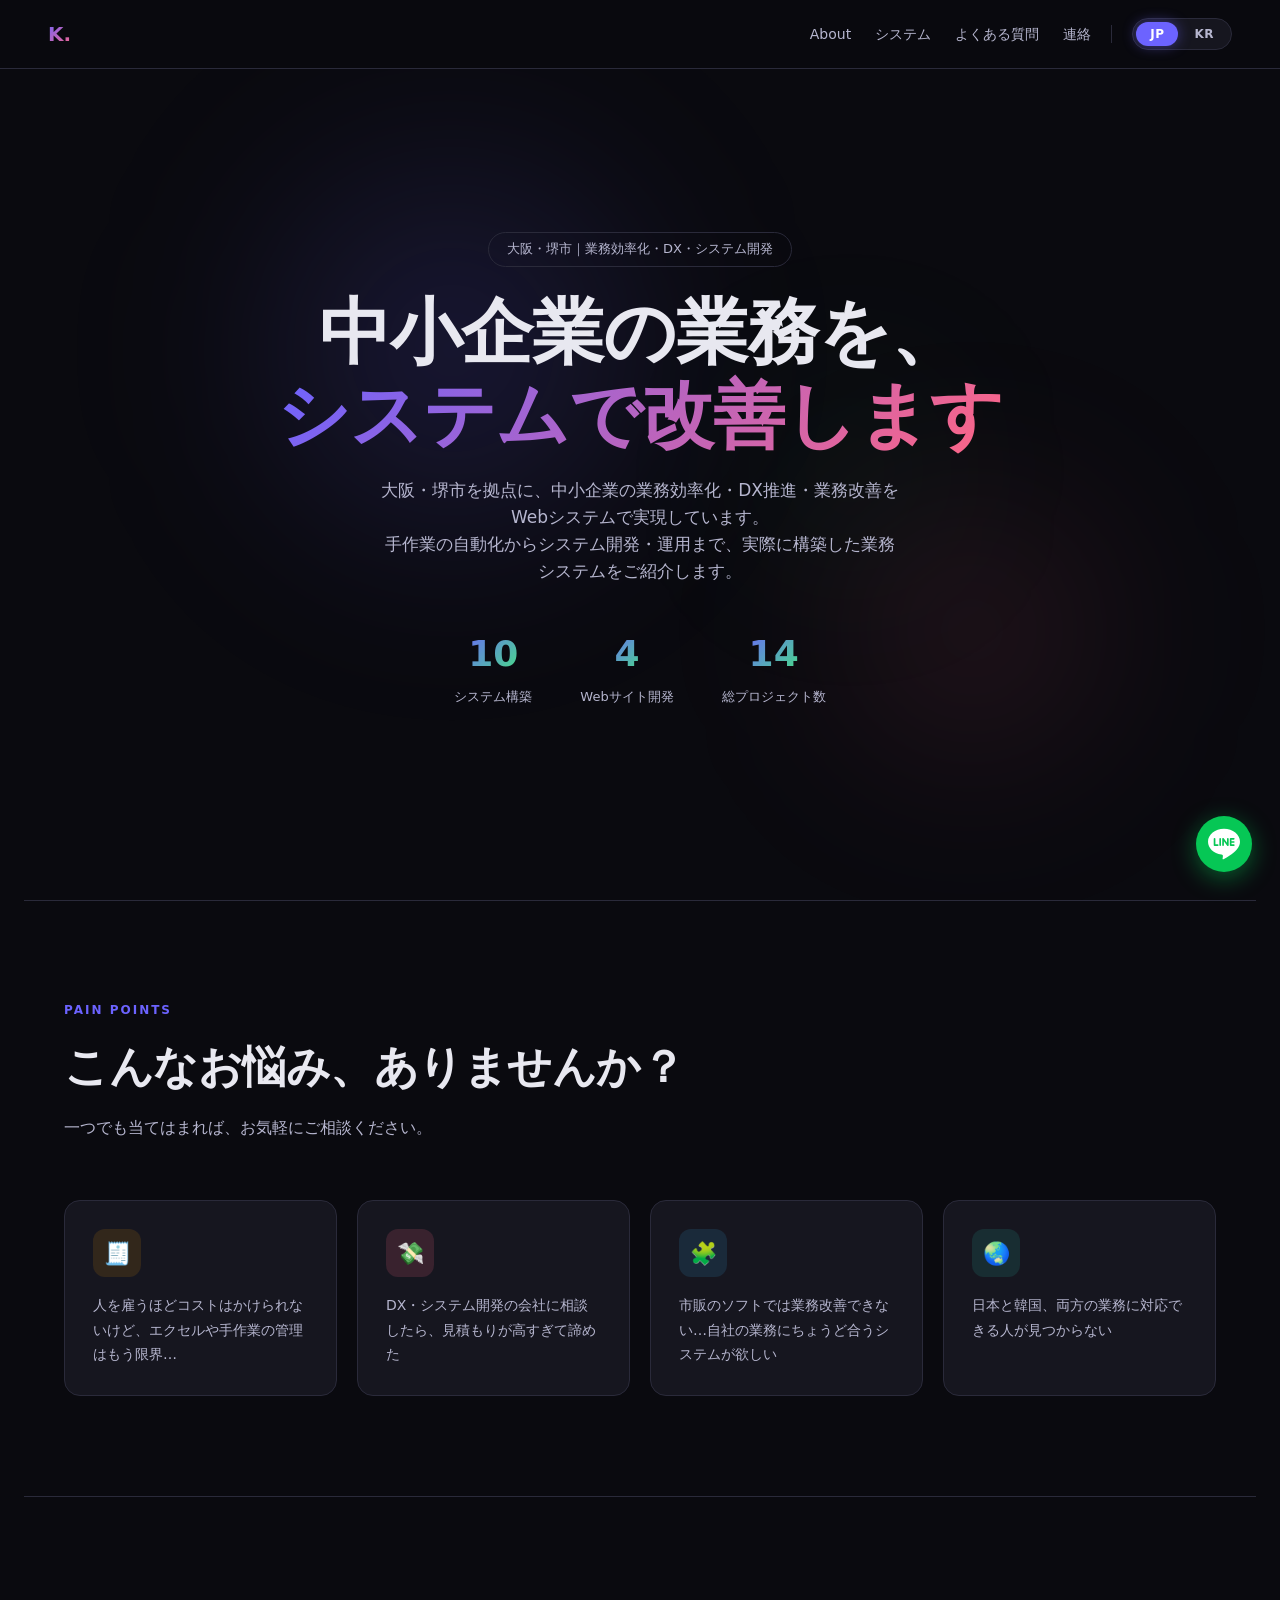
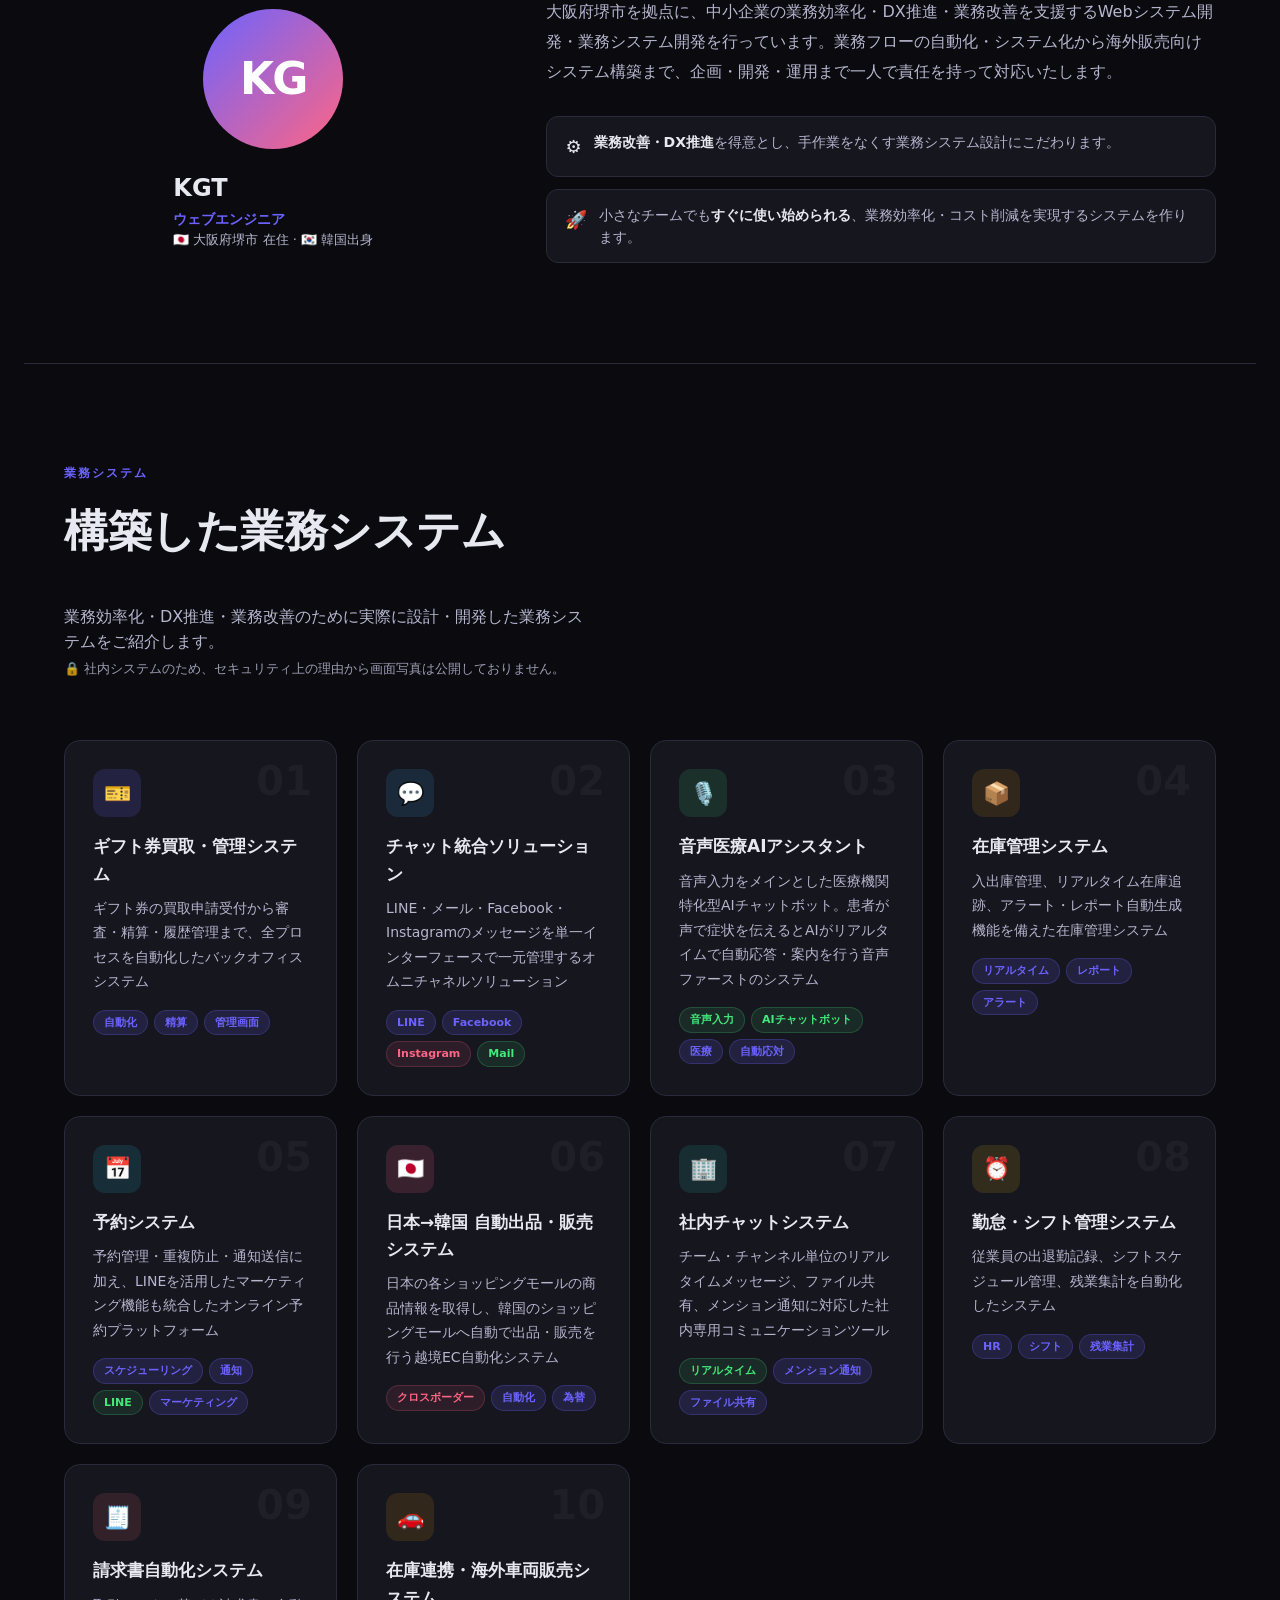
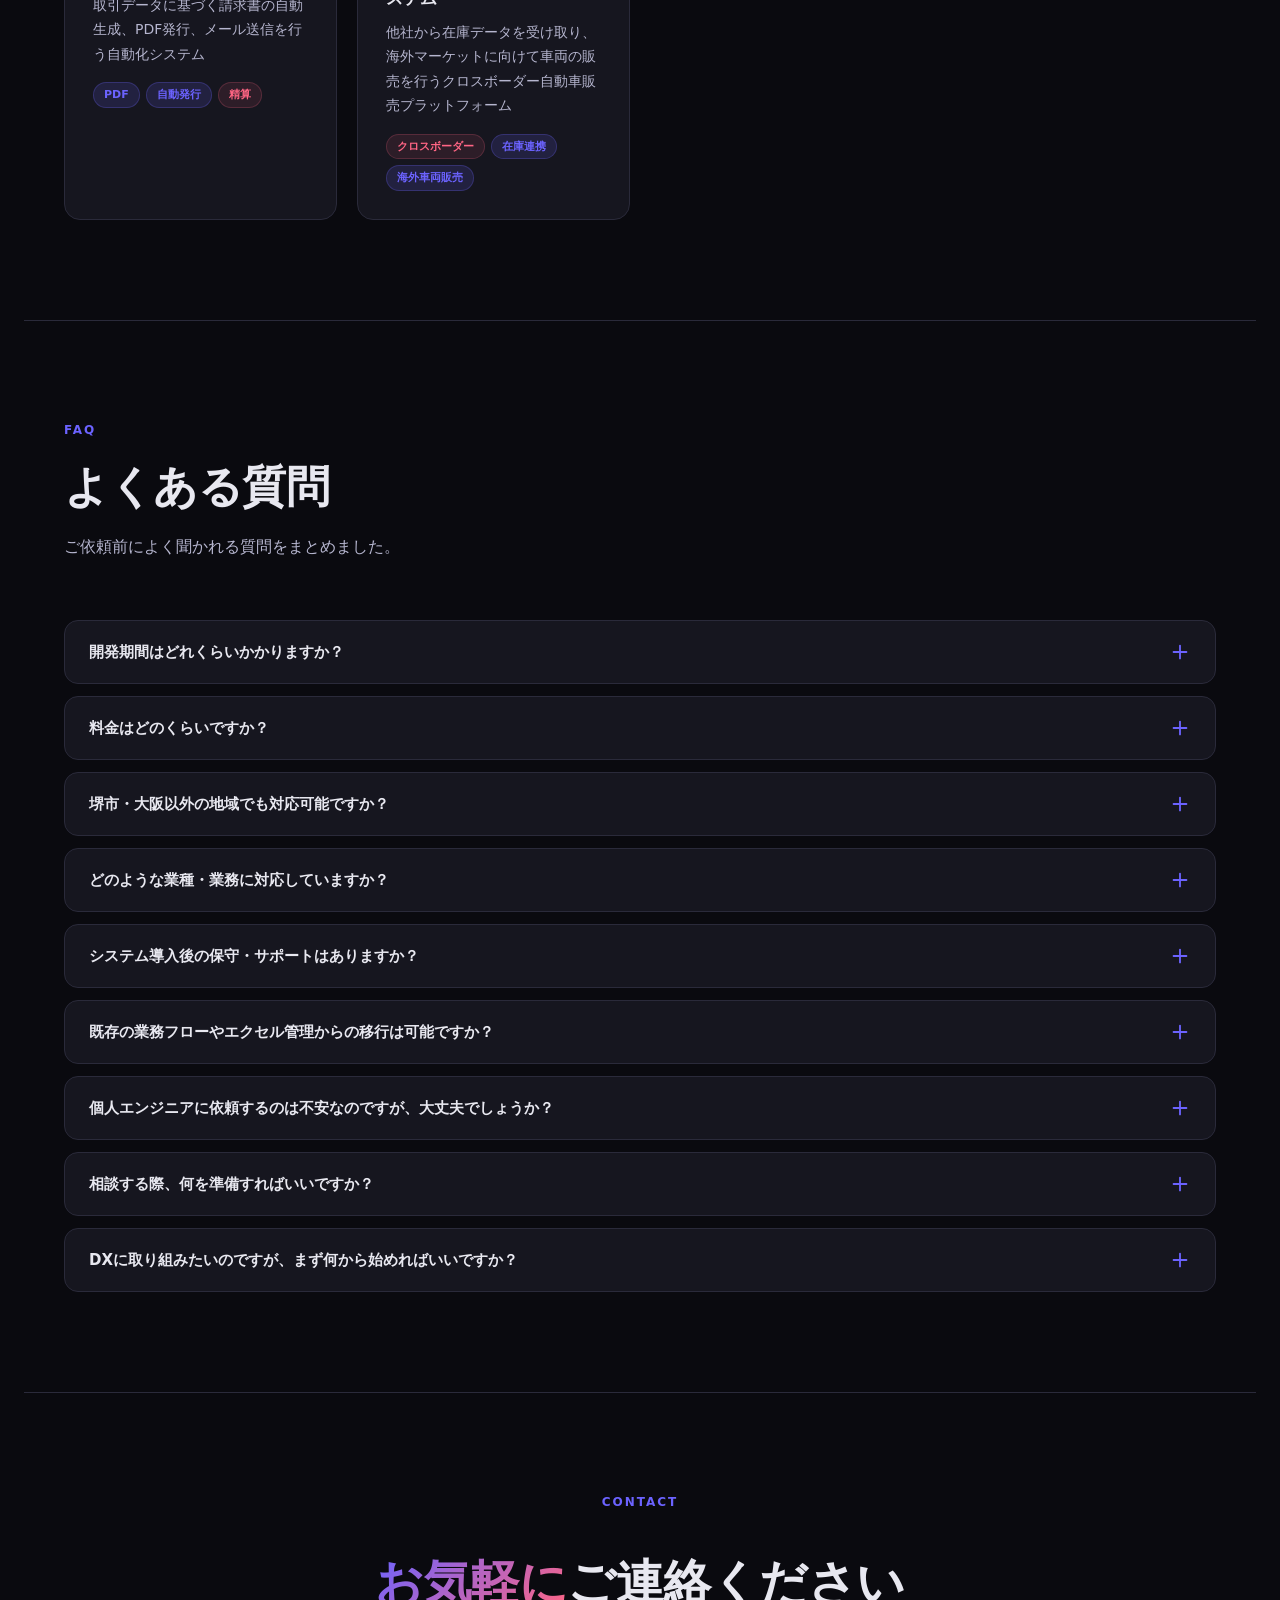
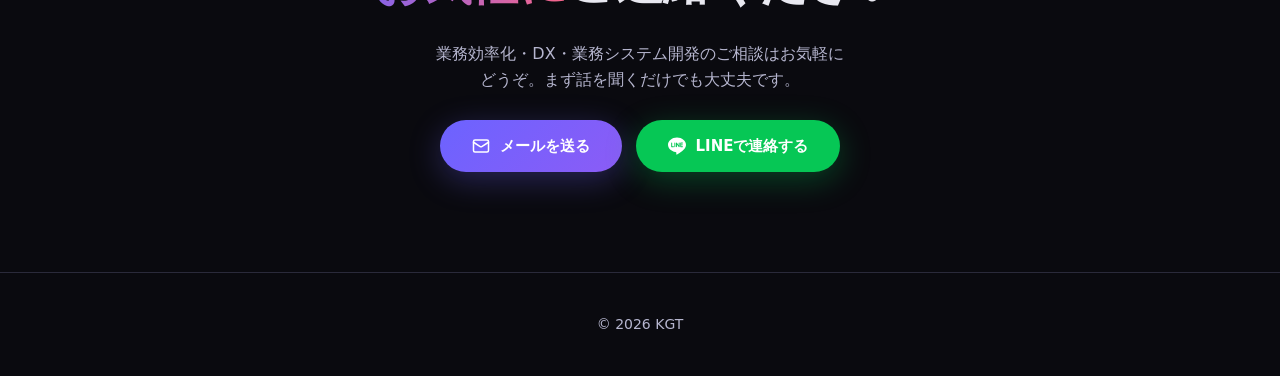
==== index.html @ a7a22505 "한국어버전 추가" ====
<!DOCTYPE html>
<html lang="ja">
<head>
  <meta charset="UTF-8" />
  <meta name="viewport" content="width=device-width, initial-scale=1.0" />
  <title>堺市・大阪｜中小企業の業務効率化・DX・システム開発｜KGT</title>
  <meta name="description" content="大阪府堺市を拠点に、中小企業の業務効率化・DX推進・業務改善を支援するWebシステム・業務システム開発。手作業の自動化・システム開発の実績10件公開中。大阪・全国対応。まずはご相談ください。" />
  <meta name="keywords" content="業務システム, システム開発, 業務改善, DX, 業務効率化, 業務自動化, 中小企業 システム開発, 堺市 システム開発, 大阪 業務効率化, 大阪 DX, 堺市 業務改善, Webシステム制作, フルスタックエンジニア, 手作業 自動化, 在庫管理システム, 予約システム" />
  <link rel="canonical" href="https://www.gutae.dev/" />
  <link rel="alternate" hreflang="ja" href="https://www.gutae.dev/" />
  <link rel="alternate" hreflang="ko" href="https://www.gutae.dev/ko" />
  <link rel="alternate" hreflang="x-default" href="https://www.gutae.dev/" />

  <link rel="icon" href="/favicon.ico" sizes="any" />
  <link rel="icon" type="image/png" sizes="32x32" href="/images/favicon-32.png" />
  <link rel="icon" type="image/png" sizes="16x16" href="/images/favicon-16.png" />
  <link rel="icon" type="image/png" sizes="192x192" href="/images/icon-192.png" />
  <link rel="apple-touch-icon" href="/images/apple-touch-icon.png" />

  <meta property="og:type" content="website" />
  <meta property="og:url" content="https://www.gutae.dev/" />
  <meta property="og:title" content="中小企業の業務効率化・DX・システム開発｜堺市・大阪｜KGT" />
  <meta property="og:description" content="大阪府堺市を拠点に、中小企業の業務効率化・DX推進・業務改善を支援するWebシステム開発。業務システム・業務自動化の実績10件公開中。" />
  <meta property="og:image" content="https://www.gutae.dev/images/service1.jpg" />
  <meta property="og:locale" content="ja_JP" />
  <meta property="og:locale:alternate" content="ko_KR" />

  <meta name="twitter:card" content="summary_large_image" />
  <meta name="twitter:title" content="堺市・大阪の中小企業向けWebシステム制作｜KGT" />
  <meta name="twitter:description" content="大阪府堺市を拠点に、中小企業向けWebシステム制作・業務自動化を行うフルスタックエンジニア。" />
  <meta name="twitter:image" content="https://www.gutae.dev/images/service1.jpg" />

  <script type="application/ld+json">
  {
    "@context": "https://schema.org",
    "@type": "ProfessionalService",
    "name": "KGT - Webシステム制作",
    "url": "https://www.gutae.dev/",
    "image": "https://www.gutae.dev/images/service1.jpg",
    "email": "ggutae0@gmail.com",
    "description": "大阪府堺市を拠点に、中小企業の業務効率化・DX推進・業務改善を支援するWebシステム・業務システム開発。手作業の自動化からシステム開発・運用まで一人で対応。",
    "keywords": "業務システム, システム開発, 業務改善, DX, 業務効率化, 業務自動化, Webシステム制作, 中小企業 システム開発, 堺市 業務効率化",
    "serviceType": ["業務システム開発", "業務自動化", "DX支援", "業務効率化", "Webシステム制作"],
    "address": {
      "@type": "PostalAddress",
      "addressLocality": "堺市",
      "addressRegion": "大阪府",
      "addressCountry": "JP"
    },
    "areaServed": [
      { "@type": "City", "name": "堺市" },
      { "@type": "AdministrativeArea", "name": "大阪府" },
      { "@type": "Country", "name": "Japan" }
    ],
    "sameAs": [
      "https://line.me/ti/p/~onse101",
      "https://open.kakao.com/o/pycMGIui"
    ]
  }
  </script>

  <script type="application/ld+json">
  {
    "@context": "https://schema.org",
    "@type": "FAQPage",
    "mainEntity": [
      { "@type": "Question", "name": "開発期間はどれくらいかかりますか？", "acceptedAnswer": { "@type": "Answer", "text": "システムの規模により異なりますが、シンプルな業務システムで2〜4週間、複雑な統合システムで1〜3ヶ月程度が目安です。ご相談時にヒアリングしたうえで、具体的なスケジュールをご提示します。" } },
      { "@type": "Question", "name": "料金はどのくらいですか？", "acceptedAnswer": { "@type": "Answer", "text": "機能や規模によって大きく変わるため、まずは無料でご相談・お見積りを行っています。要件をヒアリングした上で、明確な金額をご提示しますので、まずはお気軽にご連絡ください。" } },
      { "@type": "Question", "name": "堺市・大阪以外の地域でも対応可能ですか？", "acceptedAnswer": { "@type": "Answer", "text": "はい、可能です。オンラインでのヒアリング・打ち合わせに対応しており、全国どこからでもご依頼いただけます。" } },
      { "@type": "Question", "name": "どのような業種・業務に対応していますか？", "acceptedAnswer": { "@type": "Answer", "text": "在庫管理、予約システム、チャット統合、請求書発行、勤怠管理など、業種を問わず手作業が多くて困っている業務全般に対応しています。" } },
      { "@type": "Question", "name": "システム導入後の保守・サポートはありますか？", "acceptedAnswer": { "@type": "Answer", "text": "はい、納品後の運用サポート・保守・追加機能の開発にも対応しています。契約内容に応じてサポート体制をご用意します。" } },
      { "@type": "Question", "name": "既存の業務フローやエクセル管理からの移行は可能ですか？", "acceptedAnswer": { "@type": "Answer", "text": "もちろん可能です。現在お使いのエクセルや既存システムの内容をヒアリングし、業務を止めずに移行できるよう設計いたします。" } },
      { "@type": "Question", "name": "個人エンジニアに依頼するのは不安なのですが、大丈夫でしょうか？", "acceptedAnswer": { "@type": "Answer", "text": "企画・設計・開発・運用まで一人で担当しているため、伝達ミスや余分な調整コストが発生せず、スピーディーかつ柔軟に対応できる点が強みです。実際に10件以上のシステムを稼働させてきた実績があります。" } },
      { "@type": "Question", "name": "相談する際、何を準備すればいいですか？", "acceptedAnswer": { "@type": "Answer", "text": "特別な準備は不要です。今困っていることと理想の状態をざっくりお伝えいただくだけで構いません。詳細はヒアリングしながら一緒に整理していきます。" } },
      { "@type": "Question", "name": "DXに取り組みたいのですが、まず何から始めればいいですか？", "acceptedAnswer": { "@type": "Answer", "text": "まずはどの業務で一番手が取られているかを特定するところから始めましょう。大規模なIT投資は不要で、手作業が多い業務を一つシステム化するだけで大きな業務改善・業務効率化につながります。スモールスタートでDXを進めたい方はお気軽にご相談ください。" } }
    ]
  }
  </script>

  <style>
    *, *::before, *::after { box-sizing: border-box; margin: 0; padding: 0; }

    :root {
      --bg: #0a0a0f;
      --card: #16161f;
      --border: #2a2a3a;
      --accent: #6c63ff;
      --accent2: #ff6584;
      --accent3: #43e97b;
      --text: #e8e8f0;
      --muted: #b6b6cf;
      --radius: 16px;
    }

    html { scroll-behavior: smooth; }
    body {
      background: var(--bg);
      color: var(--text);
      font-family: -apple-system, 'Hiragino Sans', 'Noto Sans JP', 'Segoe UI', system-ui, sans-serif;
      font-size: 16px;
      line-height: 1.6;
      min-height: 100vh;
      overflow-x: hidden;
    }

    /* ── KEYFRAMES ── */
    @keyframes fadeUp {
      from { opacity: 0; transform: translateY(32px); }
      to   { opacity: 1; transform: translateY(0); }
    }
    @keyframes floatOrb1 {
      0%,100% { transform: translate(0,0) scale(1); }
      33%      { transform: translate(40px,-30px) scale(1.08); }
      66%      { transform: translate(-20px,20px) scale(.95); }
    }
    @keyframes floatOrb2 {
      0%,100% { transform: translate(0,0) scale(1); }
      40%      { transform: translate(-30px,40px) scale(1.1); }
      70%      { transform: translate(20px,-15px) scale(.92); }
    }
    @keyframes floatOrb3 {
      0%,100% { transform: translate(0,0); }
      50%      { transform: translate(25px,30px); }
    }
    @keyframes gradientShift {
      0%,100% { background-position: 0% 50%; }
      50%      { background-position: 100% 50%; }
    }
    @keyframes badgePulse {
      0%,100% { box-shadow: 0 0 0 0 rgba(108,99,255,0); }
      50%      { box-shadow: 0 0 0 6px rgba(108,99,255,.08); }
    }
    @keyframes navSlideDown {
      from { opacity: 0; transform: translateY(-100%); }
      to   { opacity: 1; transform: translateY(0); }
    }
    @keyframes avatarGlow {
      0%,100% { box-shadow: 0 0 0 0 rgba(108,99,255,.3); }
      50%      { box-shadow: 0 0 32px 8px rgba(108,99,255,.15); }
    }
    @keyframes progressGrow {
      from { width: 0; }
    }

    /* ── NAV ── */
    nav {
      position: fixed; top: 0; left: 0; right: 0; z-index: 100;
      display: flex; align-items: center; justify-content: space-between;
      padding: 18px 48px;
      background: rgba(10,10,15,.85);
      backdrop-filter: blur(12px);
      border-bottom: 1px solid var(--border);
      animation: navSlideDown .6s ease both;
    }
    nav .logo {
      font-size: 20px; font-weight: 700;
      background: linear-gradient(135deg, var(--accent), var(--accent2));
      -webkit-background-clip: text; -webkit-text-fill-color: transparent; background-clip: text;
    }
    nav .nav-right { display: flex; align-items: center; gap: 20px; }
    nav ul { list-style: none; display: flex; gap: 24px; }
    nav a { color: var(--muted); text-decoration: none; font-size: 14px; font-weight: 500; transition: color .2s; }
    nav a:hover { color: var(--text); }
    .nav-divider { width: 1px; height: 18px; background: var(--border); flex-shrink: 0; }

    /* scroll progress */
    #progress {
      position: fixed; top: 0; left: 0; height: 2px; z-index: 200;
      background: linear-gradient(90deg, var(--accent), var(--accent2));
      width: 0; transition: width .1s linear;
    }

    /* ── LANG SWITCH ── */
    .lang-switch {
      display: flex; align-items: center;
      background: var(--card); border: 1px solid var(--border); border-radius: 100px; padding: 3px; gap: 2px;
    }
    .lang-btn {
      border: none; background: transparent; color: var(--muted);
      font-size: 12px; font-weight: 700; padding: 5px 14px; border-radius: 100px;
      cursor: pointer; transition: all .25s; font-family: inherit; letter-spacing: .5px;
    }
    .lang-btn:not(.active):hover { color: var(--text); }
    .lang-btn.active {
      background: var(--accent); color: #fff;
      box-shadow: 0 0 14px rgba(108,99,255,.45);
    }

    /* ── HERO ── */
    .hero {
      min-height: 100vh; display: flex; flex-direction: column;
      align-items: center; justify-content: center;
      text-align: center; padding: 120px 24px 80px;
      position: relative; overflow: hidden;
    }
    .orb { position: absolute; border-radius: 50%; filter: blur(90px); pointer-events: none; will-change: transform; }
    .orb-1 { width: 520px; height: 520px; background: radial-gradient(circle, rgba(108,99,255,.22), transparent 70%); top: 10%; left: 15%; animation: floatOrb1 12s ease-in-out infinite; }
    .orb-2 { width: 360px; height: 360px; background: radial-gradient(circle, rgba(255,101,132,.16), transparent 70%); bottom: 10%; right: 10%; animation: floatOrb2 15s ease-in-out infinite; }
    .orb-3 { width: 220px; height: 220px; background: radial-gradient(circle, rgba(67,233,123,.12), transparent 70%); top: 40%; right: 25%; animation: floatOrb3 9s ease-in-out infinite; }

    .hero-badge {
      display: inline-block; padding: 6px 18px; border-radius: 100px;
      border: 1px solid var(--border); font-size: 13px; color: var(--muted); margin-bottom: 24px;
      opacity: 0; animation: fadeUp .7s .3s ease both, badgePulse 3s 1.5s ease-in-out infinite;
    }
    .hero h1 {
      font-size: clamp(36px,6vw,72px); font-weight: 800; letter-spacing: -1px; line-height: 1.15; margin-bottom: 20px;
      opacity: 0; animation: fadeUp .8s .5s ease both;
    }
    .hero h1 span {
      background: linear-gradient(135deg, var(--accent), var(--accent2), var(--accent));
      background-size: 200% 200%;
      -webkit-background-clip: text; -webkit-text-fill-color: transparent; background-clip: text;
      animation: gradientShift 4s 1.5s ease-in-out infinite;
    }
    .hero p { font-size: 17px; color: var(--muted); max-width: 520px; margin-bottom: 40px; opacity: 0; animation: fadeUp .8s .7s ease both; }
    .hero-stats { display: flex; gap: 48px; justify-content: center; flex-wrap: wrap; opacity: 0; animation: fadeUp .8s .9s ease both; }
    .stat { display: flex; flex-direction: column; align-items: center; gap: 4px; }
    .stat-num {
      font-size: 36px; font-weight: 800;
      background: linear-gradient(135deg, var(--accent), var(--accent3));
      -webkit-background-clip: text; -webkit-text-fill-color: transparent; background-clip: text;
    }
    .stat-label { font-size: 13px; color: var(--muted); }

    /* ── SCROLL REVEAL ── */
    .reveal { opacity: 0; transform: translateY(28px); transition: opacity .55s ease, transform .55s ease; transition-delay: var(--delay,0s); }
    .reveal.visible { opacity: 1; transform: translateY(0); }

    /* ── SECTION COMMON ── */
    section { max-width: 1200px; margin: 0 auto; padding: 100px 24px; }
    .section-header { margin-bottom: 60px; }
    .section-tag { font-size: 12px; font-weight: 600; text-transform: uppercase; letter-spacing: 2px; color: var(--accent); margin-bottom: 12px; }
    .section-title { font-size: clamp(28px,4vw,44px); font-weight: 800; letter-spacing: -.5px; margin-bottom: 12px; }
    .section-desc { font-size: 16px; color: var(--muted); max-width: 520px; }

    /* ── ABOUT ── */
    .about-grid {
      display: grid; grid-template-columns: 1fr 1.6fr; gap: 64px; align-items: center;
    }
    .about-left { display: flex; flex-direction: column; align-items: center; gap: 20px; }
    .avatar {
      width: 140px; height: 140px; border-radius: 50%;
      background: linear-gradient(135deg, var(--accent), var(--accent2));
      display: flex; align-items: center; justify-content: center;
      font-size: 44px; font-weight: 900; color: #fff; letter-spacing: -2px;
      animation: avatarGlow 3s ease-in-out infinite;
      flex-shrink: 0;
    }
    .about-name { font-size: 24px; font-weight: 800; }
    .about-role { font-size: 14px; color: var(--accent); font-weight: 600; }
    .about-location { font-size: 13px; color: var(--muted); }
    .about-right {}
    .about-bio { font-size: 16px; color: var(--muted); line-height: 1.9; margin-bottom: 28px; }
    .about-highlights { display: flex; flex-direction: column; gap: 12px; }
    .highlight {
      display: flex; align-items: flex-start; gap: 12px;
      background: var(--card); border: 1px solid var(--border); border-radius: 12px; padding: 14px 18px;
    }
    .highlight-icon { font-size: 18px; flex-shrink: 0; margin-top: 2px; }
    .highlight-text { font-size: 14px; color: var(--muted); line-height: 1.6; }
    .highlight-text strong { color: var(--text); font-weight: 600; }

    @media (max-width: 768px) {
      .about-grid { grid-template-columns: 1fr; gap: 40px; }
      .about-left { flex-direction: row; align-items: center; gap: 24px; }
      .avatar { width: 80px; height: 80px; font-size: 26px; }
      .about-name { font-size: 20px; }
    }

    /* ── GRID ── */
    .grid { display: grid; grid-template-columns: repeat(auto-fill, minmax(320px,1fr)); gap: 20px; }
    .grid-3 { grid-template-columns: repeat(auto-fill, minmax(260px,1fr)); }

    /* ── CARD ── */
    .card {
      background: var(--card); border: 1px solid var(--border); border-radius: var(--radius);
      padding: 28px; position: relative; overflow: hidden; cursor: default;
      transition: border-color .3s, transform .3s, box-shadow .3s;
    }
    .card::before { content: ''; position: absolute; inset: 0; background: linear-gradient(135deg, transparent 50%, rgba(108,99,255,.07)); opacity: 0; transition: opacity .3s; }
    .card::after { content: ''; position: absolute; top: 0; left: -100%; width: 60%; height: 100%; background: linear-gradient(90deg,transparent,rgba(255,255,255,.04),transparent); transition: left .5s ease; }
    .card:hover { border-color: var(--accent); transform: translateY(-6px); box-shadow: 0 20px 60px rgba(108,99,255,.12); }
    .card:hover::before { opacity: 1; }
    .card:hover::after { left: 140%; }
    .card-icon { width: 48px; height: 48px; border-radius: 12px; display: flex; align-items: center; justify-content: center; font-size: 22px; margin-bottom: 16px; transition: transform .3s; }
    .card:hover .card-icon { transform: scale(1.12) rotate(-4deg); }
    .card-num { position: absolute; top: 20px; right: 24px; font-size: 40px; font-weight: 900; color: rgba(255,255,255,.04); line-height: 1; }
    .card-title { font-size: 17px; font-weight: 700; margin-bottom: 8px; }
    .card-desc  { font-size: 14px; color: var(--muted); line-height: 1.75; }
    .card-tags  { margin-top: 16px; display: flex; flex-wrap: wrap; gap: 6px; }

    /* ── TAG ── */
    .tag { font-size: 11px; font-weight: 600; padding: 3px 10px; border-radius: 100px; background: rgba(108,99,255,.15); color: var(--accent); border: 1px solid rgba(108,99,255,.25); transition: background .2s, transform .2s; }
    .tag:hover { background: rgba(108,99,255,.28); transform: scale(1.05); }
    .tag.green { background: rgba(67,233,123,.1);  color: var(--accent3); border-color: rgba(67,233,123,.2); }
    .tag.green:hover { background: rgba(67,233,123,.22); }
    .tag.pink  { background: rgba(255,101,132,.1); color: var(--accent2); border-color: rgba(255,101,132,.2); }
    .tag.pink:hover  { background: rgba(255,101,132,.22); }

    .icon-purple { background: rgba(108,99,255,.15); }
    .icon-pink   { background: rgba(255,101,132,.15); }
    .icon-green  { background: rgba(67,233,123,.12); }
    .icon-orange { background: rgba(255,165,0,.12); }
    .icon-blue   { background: rgba(56,189,248,.12); }
    .icon-cyan   { background: rgba(34,211,238,.12); }
    .icon-red    { background: rgba(248,113,113,.12); }
    .icon-yellow { background: rgba(250,204,21,.12); }
    .icon-teal   { background: rgba(45,212,191,.12); }

    /* ── SHOW MORE ── */
    .show-more-wrap { display: none; justify-content: center; margin-top: 28px; }
    .show-more-btn {
      display: inline-flex; align-items: center; gap: 8px;
      padding: 12px 28px; border-radius: 100px;
      background: var(--card); border: 1px solid var(--border);
      color: var(--text); font-size: 14px; font-weight: 700;
      cursor: pointer; font-family: inherit;
      transition: border-color .2s, transform .2s;
    }
    .show-more-btn:hover { border-color: var(--accent); transform: translateY(-2px); }
    .show-more-btn svg { width: 16px; height: 16px; transition: transform .3s; }
    .show-more-btn.expanded svg { transform: rotate(180deg); }

    @media (max-width: 640px) {
      #systemsGrid .card:nth-child(n+5) { display: none; }
      #systemsGrid.expanded .card:nth-child(n+5) { display: block; }
      .show-more-wrap { display: flex; }
    }

    /* ── TECH STACK ── */
    .stack-groups { display: flex; flex-direction: column; gap: 28px; }
    .stack-group {}
    .stack-group-label { font-size: 11px; font-weight: 700; text-transform: uppercase; letter-spacing: 1.5px; color: var(--muted); margin-bottom: 10px; }
    .stack-pills { display: flex; flex-wrap: wrap; gap: 8px; }
    .pill {
      display: flex; align-items: center; gap: 7px;
      padding: 7px 14px; border-radius: 100px;
      background: var(--card); border: 1px solid var(--border);
      font-size: 13px; font-weight: 600; color: var(--text);
      transition: border-color .2s, transform .2s, box-shadow .2s;
      cursor: default;
    }
    .pill:hover { border-color: var(--accent); transform: translateY(-2px); box-shadow: 0 6px 20px rgba(108,99,255,.1); }
    .pill .dot { width: 7px; height: 7px; border-radius: 50%; flex-shrink: 0; }
    .dot-blue   { background: #60a5fa; }
    .dot-green  { background: #4ade80; }
    .dot-yellow { background: #facc15; }
    .dot-orange { background: #fb923c; }
    .dot-purple { background: #a78bfa; }
    .dot-pink   { background: #f472b6; }
    .dot-cyan   { background: #22d3ee; }
    .dot-red    { background: #f87171; }
    .dot-teal   { background: #2dd4bf; }

    /* ── FAQ ── */
    .faq-list { display: flex; flex-direction: column; gap: 12px; }
    .faq-item { background: var(--card); border: 1px solid var(--border); border-radius: 14px; overflow: hidden; transition: border-color .25s; }
    .faq-item.open { border-color: var(--accent); }
    .faq-q {
      width: 100%; display: flex; align-items: center; justify-content: space-between; gap: 16px;
      padding: 20px 24px; background: transparent; border: none; cursor: pointer; text-align: left;
      font-family: inherit; font-size: 15px; font-weight: 700; color: var(--text);
    }
    .faq-q-icon { flex-shrink: 0; width: 22px; height: 22px; color: var(--accent); transition: transform .3s; }
    .faq-item.open .faq-q-icon { transform: rotate(45deg); }
    .faq-a-wrap { max-height: 0; overflow: hidden; transition: max-height .3s ease; }
    .faq-a { padding: 0 24px 20px; font-size: 14px; color: var(--muted); line-height: 1.8; }

    /* ── CONTACT ── */
    .contact-wrap {
      display: flex; flex-direction: column; align-items: center;
      text-align: center; gap: 20px;
    }
    .contact-title { font-size: clamp(28px,4vw,48px); font-weight: 800; letter-spacing: -.5px; }
    .contact-title span {
      background: linear-gradient(135deg, var(--accent), var(--accent2));
      -webkit-background-clip: text; -webkit-text-fill-color: transparent; background-clip: text;
    }
    .contact-desc { font-size: 16px; color: var(--muted); max-width: 420px; }
    .contact-btn {
      display: inline-flex; align-items: center; gap: 10px;
      margin-top: 8px; padding: 14px 32px; border-radius: 100px;
      background: linear-gradient(135deg, var(--accent), #8b5cf6);
      color: #fff; font-size: 15px; font-weight: 700;
      text-decoration: none; border: none; cursor: pointer; font-family: inherit;
      transition: transform .25s, box-shadow .25s, opacity .25s;
      box-shadow: 0 8px 32px rgba(108,99,255,.3);
    }
    .contact-btn:hover { transform: translateY(-3px); box-shadow: 0 16px 48px rgba(108,99,255,.45); }
    .contact-btn:active { transform: translateY(0); }
    .contact-btn svg { width: 18px; height: 18px; }
    .contact-actions { display: flex; gap: 14px; flex-wrap: wrap; justify-content: center; }
    .contact-btn-line { background: #06C755; box-shadow: 0 8px 32px rgba(6,199,85,.3); }
    .contact-btn-line:hover { box-shadow: 0 16px 48px rgba(6,199,85,.45); }
    .contact-links { display: flex; gap: 16px; margin-top: 4px; }
    .contact-link {
      display: inline-flex; align-items: center; gap: 7px;
      padding: 9px 20px; border-radius: 100px;
      border: 1px solid var(--border); background: var(--card);
      color: var(--muted); font-size: 13px; font-weight: 600;
      text-decoration: none; transition: border-color .2s, color .2s, transform .2s;
    }
    .contact-link:hover { border-color: var(--accent); color: var(--text); transform: translateY(-2px); }

    /* ── DIVIDER ── */
    .divider { border: none; border-top: 1px solid var(--border); margin: 0 24px; }

    /* ── FOOTER ── */
    footer { border-top: 1px solid var(--border); text-align: center; padding: 40px 24px; color: var(--muted); font-size: 14px; }

    /* ── RESPONSIVE ── */
    @media (max-width: 640px) {
      nav { padding: 14px 16px; }
      nav ul { display: none; }
      .nav-right { gap: 16px; }
      .hero { padding: 100px 20px 60px; }
      .hero-stats { gap: 32px; }
      section { padding: 80px 20px; }
      .orb-1 { width: 300px; height: 300px; }
      .orb-2 { width: 200px; height: 200px; }
      .orb-3 { display: none; }
      .contact-links { flex-direction: column; align-items: center; }
    }

    [data-i18n] { transition: opacity .15s; }
    body.switching [data-i18n] { opacity: 0; }

    @media (prefers-reduced-motion: reduce) {
      *, *::before, *::after { animation-duration: .01ms !important; transition-duration: .01ms !important; }
    }

    /* ── LINE FLOAT BUTTON ── */
    .line-float {
      position: fixed; bottom: 28px; right: 28px; z-index: 999;
      display: flex; align-items: center; gap: 0;
      text-decoration: none;
    }
    .line-float-label {
      background: #fff; color: #06C755; font-size: 13px; font-weight: 700;
      padding: 8px 14px 8px 16px; border-radius: 100px 0 0 100px;
      border: 2px solid #06C755; border-right: none;
      white-space: nowrap;
      opacity: 0; transform: translateX(10px);
      transition: opacity .25s, transform .25s;
      pointer-events: none;
      box-shadow: -4px 0 12px rgba(6,199,85,.1);
    }
    .line-float:hover .line-float-label {
      opacity: 1; transform: translateX(0);
    }
    .line-float-btn {
      width: 56px; height: 56px; border-radius: 50%;
      background: #06C755;
      display: flex; align-items: center; justify-content: center;
      box-shadow: 0 6px 24px rgba(6,199,85,.45);
      transition: transform .25s, box-shadow .25s;
      flex-shrink: 0;
    }
    .line-float:hover .line-float-btn {
      transform: scale(1.08);
      box-shadow: 0 10px 32px rgba(6,199,85,.6);
    }
    .line-float-btn svg { width: 32px; height: 32px; }

    @media (max-width: 640px) {
      .line-float { bottom: 20px; right: 16px; }
      .line-float-btn { width: 50px; height: 50px; }
      .line-float-btn svg { width: 28px; height: 28px; }
    }
  </style>
  <script defer src="/_vercel/insights/script.js"></script>
</head>
<body>

<div id="progress"></div>

<!-- NAV -->
<nav>
  <div class="logo">K.</div>
  <div class="nav-right">
    <ul>
      <li><a href="#about"    data-i18n="nav_about">About</a></li>
      <li><a href="#systems"  data-i18n="nav_systems">システム</a></li>
      <!-- <li><a href="#websites" data-i18n="nav_websites">Webサイト</a></li> -->
      <li><a href="#faq"      data-i18n="nav_faq">よくある質問</a></li>
      <li><a href="#contact"  data-i18n="nav_contact">連絡</a></li>
    </ul>
    <div class="nav-divider"></div>
    <div class="lang-switch">
      <button class="lang-btn" data-lang="ja" onclick="setLang('ja')">JP</button>
      <button class="lang-btn" data-lang="ko" onclick="setLang('ko')">KR</button>
    </div>
  </div>
</nav>

<!-- HERO -->
<div class="hero">
  <div class="orb orb-1"></div>
  <div class="orb orb-2"></div>
  <div class="orb orb-3"></div>
  <div class="hero-badge" data-i18n="hero_badge">大阪・堺市｜業務効率化・DX・システム開発</div>
  <h1 data-i18n="hero_h1">中小企業の業務を、<br><span>システムで改善します</span></h1>
  <p data-i18n="hero_p">大阪・堺市を拠点に、中小企業の業務効率化・DX推進・業務改善をWebシステムで実現しています。<br>手作業の自動化からシステム開発・運用まで、実際に構築した業務システムをご紹介します。</p>
  <div class="hero-stats">
    <div class="stat">
      <span class="stat-num" data-count="10">0</span>
      <span class="stat-label" data-i18n="stat_systems">システム構築</span>
    </div>
    <div class="stat">
      <span class="stat-num" data-count="4">0</span>
      <span class="stat-label" data-i18n="stat_websites">Webサイト開発</span>
    </div>
    <div class="stat">
      <span class="stat-num" data-count="14">0</span>
      <span class="stat-label" data-i18n="stat_total">総プロジェクト数</span>
    </div>
  </div>
</div>

<hr class="divider" />

<!-- PAIN POINTS -->
<section id="pain">
  <div class="section-header reveal">
    <div class="section-tag" data-i18n="pain_tag">Pain Points</div>
    <h2 class="section-title" data-i18n="pain_title">こんなお悩み、ありませんか？</h2>
    <p class="section-desc" data-i18n="pain_desc">一つでも当てはまれば、お気軽にご相談ください。</p>
  </div>
  <div class="grid grid-3">
    <div class="card reveal"><div class="card-icon icon-orange">🧾</div><div class="card-desc" data-i18n="pain1">人を雇うほどコストはかけられないけど、エクセルや手作業の管理はもう限界…</div></div>
    <div class="card reveal"><div class="card-icon icon-pink">💸</div><div class="card-desc" data-i18n="pain2">DX・システム開発の会社に相談したら、見積もりが高すぎて諦めた</div></div>
    <div class="card reveal"><div class="card-icon icon-blue">🧩</div><div class="card-desc" data-i18n="pain3">市販のソフトでは業務改善できない…自社の業務にちょうど合うシステムが欲しい</div></div>
    <div class="card reveal"><div class="card-icon icon-teal">🌏</div><div class="card-desc" data-i18n="pain4">日本と韓国、両方の業務に対応できる人が見つからない</div></div>
  </div>
</section>

<hr class="divider" />

<!-- ABOUT -->
<section id="about">
  <div class="about-grid">
    <div class="about-left reveal">
      <div class="avatar">KG</div>
      <div>
        <div class="about-name">KGT</div>
        <div class="about-role" data-i18n="about_role">ウェブエンジニア</div>
        <div class="about-location" data-i18n="about_location">🇯🇵 大阪府堺市 在住 · 🇰🇷 韓国出身</div>
      </div>
    </div>
    <div class="about-right reveal" style="--delay:.12s">
      <p class="about-bio" data-i18n="about_bio">大阪府堺市を拠点に、中小企業の業務効率化・DX推進・業務改善を支援するWebシステム開発・業務システム開発を行っています。業務フローの自動化・システム化から海外販売向けシステム構築まで、企画・開発・運用まで一人で責任を持って対応いたします。</p>
      <div class="about-highlights">
        <div class="highlight">
          <div class="highlight-icon">⚙️</div>
          <div class="highlight-text" data-i18n="about_h1"><strong>業務改善・DX推進</strong>を得意とし、手作業をなくす業務システム設計にこだわります。</div>
        </div>
        <div class="highlight">
          <div class="highlight-icon">🚀</div>
          <div class="highlight-text" data-i18n="about_h3">小さなチームでも<strong>すぐに使い始められる</strong>、業務効率化・コスト削減を実現するシステムを作ります。</div>
        </div>
      </div>
    </div>
  </div>
</section>

<hr class="divider" />

<!-- SYSTEMS -->
<section id="systems">
  <div class="section-header reveal">
    <div class="section-tag" data-i18n="sys_tag">業務システム</div>
    <h2 class="section-title" data-i18n="sys_title">構築した業務システム</h2>
    <p class="section-desc" data-i18n="sys_desc"><br/>業務効率化・DX推進・業務改善のために実際に設計・開発した業務システムをご紹介します。<br><span style="font-size:13px;opacity:.85;">🔒 社内システムのため、セキュリティ上の理由から画面写真は公開しておりません。</span></p>
  </div>
  <div class="grid grid-3" id="systemsGrid">
    <div class="card reveal"><span class="card-num">01</span><div class="card-icon icon-purple">🎫</div><div class="card-title" data-i18n="s1_title">ギフト券買取・管理システム</div><div class="card-desc" data-i18n="s1_desc">ギフト券の買取申請受付から審査・精算・履歴管理まで、全プロセスを自動化したバックオフィスシステム</div><div class="card-tags"><span class="tag" data-i18n="t_auto">自動化</span><span class="tag" data-i18n="t_settlement">精算</span><span class="tag" data-i18n="t_admin">管理画面</span></div></div>
    <div class="card reveal"><span class="card-num">02</span><div class="card-icon icon-blue">💬</div><div class="card-title" data-i18n="s2_title">チャット統合ソリューション</div><div class="card-desc" data-i18n="s2_desc">LINE・メール・Facebook・Instagramのメッセージを単一インターフェースで一元管理するオムニチャネルソリューション</div><div class="card-tags"><span class="tag">LINE</span><span class="tag">Facebook</span><span class="tag pink">Instagram</span><span class="tag green">Mail</span></div></div>
    <div class="card reveal"><span class="card-num">03</span><div class="card-icon icon-green">🎙️</div><div class="card-title" data-i18n="s3_title">音声医療AIアシスタント</div><div class="card-desc" data-i18n="s3_desc">音声入力をメインとした医療機関特化型AIチャットボット。患者が声で症状を伝えるとAIがリアルタイムで自動応答・案内を行う音声ファーストのシステム</div><div class="card-tags"><span class="tag green" data-i18n="t_voice">音声入力</span><span class="tag green" data-i18n="t_ai_bot">AIチャットボット</span><span class="tag" data-i18n="t_medical">医療</span><span class="tag" data-i18n="t_auto_reply">自動応対</span></div></div>
    <div class="card reveal"><span class="card-num">04</span><div class="card-icon icon-orange">📦</div><div class="card-title" data-i18n="s4_title">在庫管理システム</div><div class="card-desc" data-i18n="s4_desc">入出庫管理、リアルタイム在庫追跡、アラート・レポート自動生成機能を備えた在庫管理システム</div><div class="card-tags"><span class="tag" data-i18n="t_realtime">リアルタイム</span><span class="tag" data-i18n="t_report">レポート</span><span class="tag" data-i18n="t_alert">アラート</span></div></div>
    <div class="card reveal"><span class="card-num">05</span><div class="card-icon icon-cyan">📅</div><div class="card-title" data-i18n="s5_title">予約システム</div><div class="card-desc" data-i18n="s5_desc">予約管理・重複防止・通知送信に加え、LINEを活用したマーケティング機能も統合したオンライン予約プラットフォーム</div><div class="card-tags"><span class="tag" data-i18n="t_schedule">スケジューリング</span><span class="tag" data-i18n="t_notify">通知</span><span class="tag green">LINE</span><span class="tag" data-i18n="t_marketing">マーケティング</span></div></div>
    <div class="card reveal"><span class="card-num">06</span><div class="card-icon icon-pink">🇯🇵</div><div class="card-title" data-i18n="s6_title">日本→韓国 自動出品・販売システム</div><div class="card-desc" data-i18n="s6_desc">日本の各ショッピングモールの商品情報を取得し、韓国のショッピングモールへ自動で出品・販売を行う越境EC自動化システム</div><div class="card-tags"><span class="tag pink" data-i18n="t_crossborder">クロスボーダー</span><span class="tag" data-i18n="t_auto">自動化</span><span class="tag" data-i18n="t_exchange">為替</span></div></div>
    <div class="card reveal"><span class="card-num">07</span><div class="card-icon icon-teal">🏢</div><div class="card-title" data-i18n="s7_title">社内チャットシステム</div><div class="card-desc" data-i18n="s7_desc">チーム・チャンネル単位のリアルタイムメッセージ、ファイル共有、メンション通知に対応した社内専用コミュニケーションツール</div><div class="card-tags"><span class="tag green" data-i18n="t_realtime">リアルタイム</span><span class="tag" data-i18n="t_mention">メンション通知</span><span class="tag" data-i18n="t_fileshare">ファイル共有</span></div></div>
    <div class="card reveal"><span class="card-num">08</span><div class="card-icon icon-yellow">⏰</div><div class="card-title" data-i18n="s8_title">勤怠・シフト管理システム</div><div class="card-desc" data-i18n="s8_desc">従業員の出退勤記録、シフトスケジュール管理、残業集計を自動化したシステム</div><div class="card-tags"><span class="tag">HR</span><span class="tag" data-i18n="t_shift">シフト</span><span class="tag" data-i18n="t_overtime">残業集計</span></div></div>
    <div class="card reveal"><span class="card-num">09</span><div class="card-icon icon-red">🧾</div><div class="card-title" data-i18n="s9_title">請求書自動化システム</div><div class="card-desc" data-i18n="s9_desc">取引データに基づく請求書の自動生成、PDF発行、メール送信を行う自動化システム</div><div class="card-tags"><span class="tag">PDF</span><span class="tag" data-i18n="t_auto_issue">自動発行</span><span class="tag pink" data-i18n="t_settlement">精算</span></div></div>
    <div class="card reveal"><span class="card-num">10</span><div class="card-icon icon-orange">🚗</div><div class="card-title" data-i18n="s10_title">在庫連携・海外車両販売システム</div><div class="card-desc" data-i18n="s10_desc">他社から在庫データを受け取り、海外マーケットに向けて車両の販売を行うクロスボーダー自動車販売プラットフォーム</div><div class="card-tags"><span class="tag pink" data-i18n="t_crossborder">クロスボーダー</span><span class="tag" data-i18n="t_stock_sync">在庫連携</span><span class="tag" data-i18n="t_car_sales">海外車両販売</span></div></div>
  </div>
  <div class="show-more-wrap">
    <button class="show-more-btn" id="systemsMoreBtn" type="button">
      <span id="systemsMoreLabel"></span>
      <svg viewBox="0 0 24 24" fill="none" stroke="currentColor" stroke-width="2" stroke-linecap="round" stroke-linejoin="round"><path d="m6 9 6 6 6-6"/></svg>
    </button>
  </div>
</section>

<!-- TECH STACK -->
<!-- <section id="stack">
  <div class="section-header reveal">
    <div class="section-tag">Tech Stack</div>
    <h2 class="section-title" data-i18n="stack_title">使用技術</h2>
    <p class="section-desc" data-i18n="stack_desc">企画から完成・運用まで、一人で全部対応します。</p>
  </div>
  <div class="stack-groups reveal" style="--delay:.1s">

    <div class="stack-group">
      <div class="stack-group-label" data-i18n="stack_frontend">フロントエンド</div>
      <div class="stack-pills">
        <div class="pill"><span class="dot dot-yellow"></span>JavaScript</div>
        <div class="pill"><span class="dot dot-blue"></span>TypeScript</div>
        <div class="pill"><span class="dot dot-green"></span>Vue.js</div>
        <div class="pill"><span class="dot dot-orange"></span>HTML / CSS</div>
      </div>
    </div>

    <div class="stack-group">
      <div class="stack-group-label" data-i18n="stack_backend">バックエンド</div>
      <div class="stack-pills">
        <div class="pill"><span class="dot dot-green"></span>Node.js</div>
        <div class="pill"><span class="dot dot-purple"></span>PHP</div>
        <div class="pill"><span class="dot dot-blue"></span>Python</div>
        <div class="pill"><span class="dot dot-teal"></span>REST API</div>
        <div class="pill"><span class="dot dot-orange"></span>WebSocket</div>
      </div>
    </div>

    <div class="stack-group">
      <div class="stack-group-label" data-i18n="stack_db">データベース</div>
      <div class="stack-pills">
        <div class="pill"><span class="dot dot-blue"></span>MySQL</div>
        <div class="pill"><span class="dot dot-cyan"></span>PostgreSQL</div>
        <div class="pill"><span class="dot dot-red"></span>Redis</div>
      </div>
    </div>

    <div class="stack-group">
      <div class="stack-group-label" data-i18n="stack_infra">インフラ</div>
      <div class="stack-pills">
        <div class="pill"><span class="dot dot-orange"></span>AWS</div>
        <div class="pill"><span class="dot dot-blue"></span>Docker</div>
        <div class="pill"><span class="dot dot-yellow"></span>Linux</div>
        <div class="pill"><span class="dot dot-purple"></span>Nginx</div>
      </div>
    </div>

    <div class="stack-group">
      <div class="stack-group-label" data-i18n="stack_api">外部API</div>
      <div class="stack-pills">
        <div class="pill"><span class="dot dot-green"></span>LINE API</div>
        <div class="pill"><span class="dot dot-blue"></span>Meta API</div>
        <div class="pill"><span class="dot dot-teal"></span>Webhook</div>
        <div class="pill"><span class="dot dot-pink"></span>SMTP</div>
      </div>
    </div>

    <div class="stack-group">
      <div class="stack-group-label" data-i18n="stack_voice">音声・AI</div>
      <div class="stack-pills">
        <div class="pill"><span class="dot dot-purple"></span>Web Speech API</div>
        <div class="pill"><span class="dot dot-cyan"></span>STT</div>
        <div class="pill"><span class="dot dot-teal"></span>TTS</div>
        <div class="pill"><span class="dot dot-blue"></span>OpenAI API</div>
      </div>
    </div>

  </div>
</section> -->

<!-- WEBSITES -->
<!-- <section id="websites">
  <div class="section-header reveal">
    <div class="section-tag" data-i18n="web_tag">Websites</div>
    <h2 class="section-title" data-i18n="web_title">Webサイト</h2>
    <p class="section-desc" data-i18n="web_desc">ブランディングからコンバージョンまで、目的に合わせて設計・開発したWebサービスです。</p>
  </div>
  <div class="grid">
    <div class="card reveal"><div class="card-icon icon-blue">🏛️</div><div class="card-title" data-i18n="w1_title">企業紹介サイト</div><div class="card-desc" data-i18n="w1_desc">企業のアイデンティティとサービスを効果的に伝えるコーポレートWebサイト。レスポンシブデザインとSEO最適化を実装</div><div class="card-tags"><span class="tag" data-i18n="t_responsive">レスポンシブ</span><span class="tag">SEO</span><span class="tag" data-i18n="t_corporate">コーポレート</span></div></div>
    <div class="card reveal"><div class="card-icon icon-purple">🎁</div><div class="card-title" data-i18n="w2_title">ギフト券買取サイト</div><div class="card-desc" data-i18n="w2_desc">ユーザーがギフト券情報を入力すると即座に査定額を確認し、買取申請まで完了できるコンバージョン重視のランディングページ</div><div class="card-tags"><span class="tag" data-i18n="t_landing">ランディング</span><span class="tag" data-i18n="t_instant_quote">即時査定</span><span class="tag" data-i18n="t_cta">CTA最適化</span></div></div>
    <div class="card reveal"><div class="card-icon icon-green">👔</div><div class="card-title" data-i18n="w3_title">人材紹介サイト</div><div class="card-desc" data-i18n="w3_desc">求職者と企業の双方に向けて、サービス内容をわかりやすく紹介するシンプルな人材紹介サイト</div><div class="card-tags"><span class="tag green">HR</span><span class="tag" data-i18n="t_responsive">レスポンシブ</span><span class="tag" data-i18n="t_corporate">コーポレート</span></div></div>
    <div class="card reveal"><div class="card-icon icon-pink">🛍️</div><div class="card-title" data-i18n="w4_title">ショッピングモールサイト</div><div class="card-desc" data-i18n="w4_desc">ECプラットフォーム「Cafe24」を活用して構築した、商品陳列・カート・決済・注文管理を備えたオンラインショッピングモール</div><div class="card-tags"><span class="tag pink">Cafe24</span><span class="tag pink" data-i18n="t_ec">EC</span><span class="tag" data-i18n="t_payment">決済連携</span><span class="tag" data-i18n="t_order">注文管理</span></div></div>
  </div>
</section> -->

<hr class="divider" />

<!-- FAQ -->
<section id="faq">
  <div class="section-header reveal">
    <div class="section-tag" data-i18n="faq_tag">FAQ</div>
    <h2 class="section-title" data-i18n="faq_title">よくある質問</h2>
    <p class="section-desc" data-i18n="faq_desc">ご依頼前によく聞かれる質問をまとめました。</p>
  </div>
  <div class="faq-list reveal">
    <div class="faq-item">
      <button class="faq-q" type="button"><span data-i18n="faq1_q">開発期間はどれくらいかかりますか？</span><svg class="faq-q-icon" viewBox="0 0 24 24" fill="none" stroke="currentColor" stroke-width="2" stroke-linecap="round"><path d="M12 5v14M5 12h14"/></svg></button>
      <div class="faq-a-wrap"><div class="faq-a" data-i18n="faq1_a">システムの規模により異なりますが、シンプルな業務システムで2〜4週間、複雑な統合システムで1〜3ヶ月程度が目安です。ご相談時にヒアリングしたうえで、具体的なスケジュールをご提示します。</div></div>
    </div>
    <div class="faq-item">
      <button class="faq-q" type="button"><span data-i18n="faq2_q">料金はどのくらいですか？</span><svg class="faq-q-icon" viewBox="0 0 24 24" fill="none" stroke="currentColor" stroke-width="2" stroke-linecap="round"><path d="M12 5v14M5 12h14"/></svg></button>
      <div class="faq-a-wrap"><div class="faq-a" data-i18n="faq2_a">機能や規模によって大きく変わるため、まずは無料でご相談・お見積りを行っています。要件をヒアリングした上で、明確な金額をご提示しますので、まずはお気軽にご連絡ください。</div></div>
    </div>
    <div class="faq-item">
      <button class="faq-q" type="button"><span data-i18n="faq3_q">堺市・大阪以外の地域でも対応可能ですか？</span><svg class="faq-q-icon" viewBox="0 0 24 24" fill="none" stroke="currentColor" stroke-width="2" stroke-linecap="round"><path d="M12 5v14M5 12h14"/></svg></button>
      <div class="faq-a-wrap"><div class="faq-a" data-i18n="faq3_a">はい、可能です。オンラインでのヒアリング・打ち合わせに対応しており、全国どこからでもご依頼いただけます。</div></div>
    </div>
    <div class="faq-item">
      <button class="faq-q" type="button"><span data-i18n="faq4_q">どのような業種・業務に対応していますか？</span><svg class="faq-q-icon" viewBox="0 0 24 24" fill="none" stroke="currentColor" stroke-width="2" stroke-linecap="round"><path d="M12 5v14M5 12h14"/></svg></button>
      <div class="faq-a-wrap"><div class="faq-a" data-i18n="faq4_a">在庫管理、予約システム、チャット統合、請求書発行、勤怠管理など、業種を問わず「手作業が多くて困っている業務」全般に対応しています。実際の事例は上記をご覧ください。</div></div>
    </div>
    <div class="faq-item">
      <button class="faq-q" type="button"><span data-i18n="faq5_q">システム導入後の保守・サポートはありますか？</span><svg class="faq-q-icon" viewBox="0 0 24 24" fill="none" stroke="currentColor" stroke-width="2" stroke-linecap="round"><path d="M12 5v14M5 12h14"/></svg></button>
      <div class="faq-a-wrap"><div class="faq-a" data-i18n="faq5_a">はい、納品後の運用サポート・保守・追加機能の開発にも対応しています。長期的に安心してご利用いただけるよう、契約内容に応じてサポート体制をご用意します。</div></div>
    </div>
    <div class="faq-item">
      <button class="faq-q" type="button"><span data-i18n="faq6_q">既存の業務フローやエクセル管理からの移行は可能ですか？</span><svg class="faq-q-icon" viewBox="0 0 24 24" fill="none" stroke="currentColor" stroke-width="2" stroke-linecap="round"><path d="M12 5v14M5 12h14"/></svg></button>
      <div class="faq-a-wrap"><div class="faq-a" data-i18n="faq6_a">もちろん可能です。現在お使いのエクセルや既存システムの内容をヒアリングし、業務を止めずに移行できるよう設計いたします。</div></div>
    </div>
    <div class="faq-item">
      <button class="faq-q" type="button"><span data-i18n="faq7_q">個人エンジニアに依頼するのは不安なのですが、大丈夫でしょうか？</span><svg class="faq-q-icon" viewBox="0 0 24 24" fill="none" stroke="currentColor" stroke-width="2" stroke-linecap="round"><path d="M12 5v14M5 12h14"/></svg></button>
      <div class="faq-a-wrap"><div class="faq-a" data-i18n="faq7_a">企画・設計・開発・運用まで一人で担当しているため、伝達ミスや余分な調整コストが発生せず、スピーディーかつ柔軟に対応できる点が強みです。実際に10件以上のシステムを稼働させてきた実績がありますので、まずはお気軽にご相談ください。</div></div>
    </div>
    <div class="faq-item">
      <button class="faq-q" type="button"><span data-i18n="faq8_q">相談する際、何を準備すればいいですか？</span><svg class="faq-q-icon" viewBox="0 0 24 24" fill="none" stroke="currentColor" stroke-width="2" stroke-linecap="round"><path d="M12 5v14M5 12h14"/></svg></button>
      <div class="faq-a-wrap"><div class="faq-a" data-i18n="faq8_a">特別な準備は不要です。「今困っていること」「理想の状態」をざっくりお伝えいただくだけで構いません。詳細はヒアリングしながら一緒に整理していきます。</div></div>
    </div>
    <div class="faq-item">
      <button class="faq-q" type="button"><span data-i18n="faq9_q">DXに取り組みたいのですが、まず何から始めればいいですか？</span><svg class="faq-q-icon" viewBox="0 0 24 24" fill="none" stroke="currentColor" stroke-width="2" stroke-linecap="round"><path d="M12 5v14M5 12h14"/></svg></button>
      <div class="faq-a-wrap"><div class="faq-a" data-i18n="faq9_a">まずは「どの業務で一番手が取られているか」を特定するところから始めましょう。大規模なIT投資は不要で、手作業が多い業務を一つシステム化するだけで大きな業務改善・業務効率化につながります。スモールスタートでDXを進めたい方はお気軽にご相談ください。</div></div>
    </div>
  </div>
</section>

<hr class="divider" />

<!-- CONTACT -->
<section id="contact">
  <div class="contact-wrap reveal">
    <div class="section-tag" data-i18n="contact_tag">Contact</div>
    <h2 class="contact-title" data-i18n="contact_title"><span>お気軽に</span>ご連絡ください</h2>
    <p class="contact-desc" data-i18n="contact_desc">業務効率化・DX・業務システム開発のご相談はお気軽にどうぞ。まず話を聞くだけでも大丈夫です。</p>
    <div class="contact-actions">
      <a class="contact-btn" href="mailto:ggutae0@gmail.com">
        <svg viewBox="0 0 24 24" fill="none" stroke="currentColor" stroke-width="2" stroke-linecap="round" stroke-linejoin="round"><rect x="2" y="4" width="20" height="16" rx="2"/><path d="m22 7-8.97 5.7a1.94 1.94 0 0 1-2.06 0L2 7"/></svg>
        <span data-i18n="contact_btn">メールを送る</span>
      </a>
      <a class="contact-btn contact-btn-line" href="https://line.me/ti/p/~onse101" target="_blank" rel="noopener">
        <svg viewBox="0 0 24 24" xmlns="http://www.w3.org/2000/svg">
          <path fill="#fff" d="M19.365 9.863c.349 0 .63.285.63.631 0 .345-.281.63-.63.63H17.61v1.125h1.755c.349 0 .63.283.63.63 0 .344-.281.629-.63.629h-2.386c-.345 0-.627-.285-.627-.629V8.108c0-.345.282-.63.63-.63h2.386c.349 0 .63.285.63.63 0 .349-.281.63-.63.63H17.61v1.125h1.755zm-3.855 3.016c0 .27-.174.51-.432.596-.064.021-.133.031-.199.031-.211 0-.391-.09-.51-.25l-2.443-3.317v2.94c0 .344-.279.629-.631.629-.346 0-.626-.285-.626-.629V8.108c0-.27.173-.51.43-.595.06-.023.136-.033.194-.033.195 0 .375.104.494.254l2.462 3.33V8.108c0-.345.282-.63.63-.63.345 0 .63.285.63.63v4.771zm-5.741 0c0 .344-.282.629-.631.629-.345 0-.627-.285-.627-.629V8.108c0-.345.282-.63.627-.63.349 0 .631.285.631.63v4.771zm-2.466.629H4.917c-.345 0-.63-.285-.63-.629V8.108c0-.345.285-.63.63-.63.348 0 .63.285.63.63v4.141h1.756c.348 0 .629.283.629.63 0 .344-.281.629-.629.629M24 10.314C24 4.943 18.615.572 12 .572S0 4.943 0 10.314c0 4.811 4.27 8.842 10.035 9.608.391.082.923.258 1.058.59.12.301.079.766.038 1.08l-.164 1.02c-.045.301-.24 1.186 1.049.645 1.291-.539 6.916-4.078 9.436-6.975C23.176 14.393 24 12.458 24 10.314"/>
        </svg>
        <span data-i18n="contact_btn_line">LINEで連絡する</span>
      </a>
    </div>
  </div>
</section>

<!-- LINE FLOAT BUTTON -->
<a class="line-float" href="https://line.me/ti/p/~onse101" target="_blank" rel="noopener" aria-label="LINE으로 연락하기">
  <span class="line-float-label">LINEで連絡する</span>
  <div class="line-float-btn">
    <svg viewBox="0 0 24 24" xmlns="http://www.w3.org/2000/svg">
      <path fill="#fff" d="M19.365 9.863c.349 0 .63.285.63.631 0 .345-.281.63-.63.63H17.61v1.125h1.755c.349 0 .63.283.63.63 0 .344-.281.629-.63.629h-2.386c-.345 0-.627-.285-.627-.629V8.108c0-.345.282-.63.63-.63h2.386c.349 0 .63.285.63.63 0 .349-.281.63-.63.63H17.61v1.125h1.755zm-3.855 3.016c0 .27-.174.51-.432.596-.064.021-.133.031-.199.031-.211 0-.391-.09-.51-.25l-2.443-3.317v2.94c0 .344-.279.629-.631.629-.346 0-.626-.285-.626-.629V8.108c0-.27.173-.51.43-.595.06-.023.136-.033.194-.033.195 0 .375.104.494.254l2.462 3.33V8.108c0-.345.282-.63.63-.63.345 0 .63.285.63.63v4.771zm-5.741 0c0 .344-.282.629-.631.629-.345 0-.627-.285-.627-.629V8.108c0-.345.282-.63.627-.63.349 0 .631.285.631.63v4.771zm-2.466.629H4.917c-.345 0-.63-.285-.63-.629V8.108c0-.345.285-.63.63-.63.348 0 .63.285.63.63v4.141h1.756c.348 0 .629.283.629.63 0 .344-.281.629-.629.629M24 10.314C24 4.943 18.615.572 12 .572S0 4.943 0 10.314c0 4.811 4.27 8.842 10.035 9.608.391.082.923.258 1.058.59.12.301.079.766.038 1.08l-.164 1.02c-.045.301-.24 1.186 1.049.645 1.291-.539 6.916-4.078 9.436-6.975C23.176 14.393 24 12.458 24 10.314"/>
    </svg>
  </div>
</a>

<!-- FOOTER -->
<footer>
  <p data-i18n="footer">© 2026 KGT</p>
</footer>

<script>
/* ── i18n ── */
const i18n = {
  ja: {
    nav_about:'About', nav_systems:'システム', nav_websites:'Webサイト', nav_faq:'よくある質問', nav_contact:'連絡',
    hero_badge:'大阪・堺市｜業務効率化・DX・システム開発',
    hero_h1:'中小企業の業務を、<br><span>システムで改善します</span>',
    hero_p:'大阪・堺市を拠点に、中小企業の業務効率化・DX推進・業務改善をWebシステムで実現しています。\n手作業の自動化からシステム開発・運用まで、実際に構築した業務システムをご紹介します。',
    stat_systems:'システム構築', stat_websites:'Webサイト開発', stat_total:'総プロジェクト数',
    pain_tag:'Pain Points', pain_title:'こんなお悩み、ありませんか？',
    pain_desc:'一つでも当てはまれば、お気軽にご相談ください。',
    pain1:'人を雇うほどコストはかけられないけど、エクセルや手作業の管理はもう限界…',
    pain2:'DX・システム開発の会社に相談したら、見積もりが高すぎて諦めた',
    pain3:'市販のソフトでは業務改善できない…自社の業務にちょうど合うシステムが欲しい',
    pain4:'日本と韓国、両方の業務に対応できる人が見つからない',
    about_role:'ウェブエンジニア',
    about_location:'🇯🇵 大阪府堺市 在住 · 🇰🇷 韓国出身',
    about_bio:'大阪府堺市を拠点に、中小企業の業務効率化・DX推進・業務改善を支援するWebシステム開発・業務システム開発を行っています。業務フローの自動化・システム化から海外販売向けシステム構築まで、企画・開発・運用まで一人で責任を持って対応いたします。',
    about_h1:'<strong>業務改善・DX推進</strong>を得意とし、手作業をなくす業務システム設計にこだわります。',
    about_h3:'小さなチームでも<strong>すぐに使い始められる</strong>、業務効率化・コスト削減を実現するシステムを作ります。',
    sys_tag:'業務システム', sys_title:'構築した業務システム',
    sys_desc:'<br/>業務効率化・DX推進・業務改善のために実際に設計・開発した業務システムをご紹介します。\n<span style="font-size:13px;opacity:.85;">🔒 社内システムのため、セキュリティ上の理由から画面写真は公開しておりません。</span>',
    s1_title:'ギフト券買取・管理システム', s1_desc:'ギフト券の買取申請受付から審査・精算・履歴管理まで、全プロセスを自動化したバックオフィスシステム',
    s2_title:'チャット統合ソリューション', s2_desc:'LINE・メール・Facebook・Instagramのメッセージを単一インターフェースで一元管理するオムニチャネルソリューション',
    s3_title:'音声医療AIアシスタント', s3_desc:'音声入力をメインとした医療機関特化型AIチャットボット。患者が声で症状を伝えるとAIがリアルタイムで自動応答・案内を行う音声ファーストのシステム',
    s4_title:'在庫管理システム', s4_desc:'入出庫管理、リアルタイム在庫追跡、アラート・レポート自動生成機能を備えた在庫管理システム',
    s5_title:'予約システム', s5_desc:'予約管理・重複防止・通知送信に加え、LINEを活用したマーケティング機能も統合したオンライン予約プラットフォーム',
    s6_title:'日本→韓国 自動出品・販売システム', s6_desc:'日本の各ショッピングモールの商品情報を取得し、韓国のショッピングモールへ自動で出品・販売を行う越境EC自動化システム',
    s7_title:'社内チャットシステム', s7_desc:'チーム・チャンネル単位のリアルタイムメッセージ、ファイル共有、メンション通知に対応した社内専用コミュニケーションツール',
    s8_title:'勤怠・シフト管理システム', s8_desc:'従業員の出退勤記録、シフトスケジュール管理、残業集計を自動化したシステム',
    s9_title:'請求書自動化システム', s9_desc:'取引データに基づく請求書の自動生成、PDF発行、メール送信を行う自動化システム',
    s10_title:'在庫連携・海外車両販売システム', s10_desc:'他社から在庫データを受け取り、海外マーケットに向けて車両の販売を行うクロスボーダー自動車販売プラットフォーム',
    sys_more:'もっと見る', sys_less:'閉じる',
    stack_title:'使用技術', stack_desc:'企画から完成・運用まで、一人で全部対応します。',
    stack_frontend:'フロントエンド', stack_backend:'バックエンド', stack_db:'データベース', stack_infra:'インフラ', stack_api:'外部API', stack_voice:'音声・AI',
    web_tag:'Websites', web_title:'Webサイト', web_desc:'ブランディングからコンバージョンまで、目的に合わせて設計・開発したWebサービスです。',
    w1_title:'企業紹介サイト', w1_desc:'企業のアイデンティティとサービスを効果的に伝えるコーポレートWebサイト。レスポンシブデザインとSEO最適化を実装',
    w2_title:'ギフト券買取サイト', w2_desc:'ユーザーがギフト券情報を入力すると即座に査定額を確認し、買取申請まで完了できるコンバージョン重視のランディングページ',
    w3_title:'人材紹介サイト', w3_desc:'求職者と企業の双方に向けて、サービス内容をわかりやすく紹介するシンプルな人材紹介サイト',
    w4_title:'ショッピングモールサイト', w4_desc:'ECプラットフォーム「Cafe24」を活用して構築した、商品陳列・カート・決済・注文管理を備えたオンラインショッピングモール',
    faq_tag:'FAQ', faq_title:'よくある質問',
    faq_desc:'ご依頼前によく聞かれる質問をまとめました。',
    faq1_q:'開発期間はどれくらいかかりますか？',
    faq1_a:'システムの規模により異なりますが、シンプルな業務システムで2〜4週間、複雑な統合システムで1〜3ヶ月程度が目安です。ご相談時にヒアリングしたうえで、具体的なスケジュールをご提示します。',
    faq2_q:'料金はどのくらいですか？',
    faq2_a:'機能や規模によって大きく変わるため、まずは無料でご相談・お見積りを行っています。要件をヒアリングした上で、明確な金額をご提示しますので、まずはお気軽にご連絡ください。',
    faq3_q:'堺市・大阪以外の地域でも対応可能ですか？',
    faq3_a:'はい、可能です。オンラインでのヒアリング・打ち合わせに対応しており、全国どこからでもご依頼いただけます。',
    faq4_q:'どのような業種・業務に対応していますか？',
    faq4_a:'在庫管理、予約システム、チャット統合、請求書発行、勤怠管理など、業種を問わず「手作業が多くて困っている業務」全般に対応しています。実際の事例は上記をご覧ください。',
    faq5_q:'システム導入後の保守・サポートはありますか？',
    faq5_a:'はい、納品後の運用サポート・保守・追加機能の開発にも対応しています。長期的に安心してご利用いただけるよう、契約内容に応じてサポート体制をご用意します。',
    faq6_q:'既存の業務フローやエクセル管理からの移行は可能ですか？',
    faq6_a:'もちろん可能です。現在お使いのエクセルや既存システムの内容をヒアリングし、業務を止めずに移行できるよう設計いたします。',
    faq7_q:'個人エンジニアに依頼するのは不安なのですが、大丈夫でしょうか？',
    faq7_a:'企画・設計・開発・運用まで一人で担当しているため、伝達ミスや余分な調整コストが発生せず、スピーディーかつ柔軟に対応できる点が強みです。実際に10件以上のシステムを稼働させてきた実績がありますので、まずはお気軽にご相談ください。',
    faq8_q:'相談する際、何を準備すればいいですか？',
    faq8_a:'特別な準備は不要です。「今困っていること」「理想の状態」をざっくりお伝えいただくだけで構いません。詳細はヒアリングしながら一緒に整理していきます。',
    faq9_q:'DXに取り組みたいのですが、まず何から始めればいいですか？',
    faq9_a:'まずは「どの業務で一番手が取られているか」を特定するところから始めましょう。大規模なIT投資は不要で、手作業が多い業務を一つシステム化するだけで大きな業務改善・業務効率化につながります。スモールスタートでDXを進めたい方はお気軽にご相談ください。',
    contact_tag:'Contact',
    contact_title:'<span>お気軽に</span>ご連絡ください',
    contact_desc:'業務効率化・DX・業務システム開発のご相談はお気軽にどうぞ。まず話を聞くだけでも大丈夫です。',
    contact_btn:'メールを送る',
    contact_btn_line:'LINEで連絡する',
    t_auto:'自動化', t_settlement:'精算', t_admin:'管理画面',
    t_voice:'音声入力', t_ai_bot:'AIチャットボット', t_medical:'医療', t_auto_reply:'自動応対',
    t_realtime:'リアルタイム', t_report:'レポート', t_alert:'アラート',
    t_schedule:'スケジューリング', t_notify:'通知', t_calendar:'カレンダー', t_marketing:'マーケティング',
    t_crossborder:'クロスボーダー', t_exchange:'為替', t_fileshare:'ファイル共有', t_mention:'メンション通知', t_stock_sync:'在庫連携', t_car_sales:'海外車両販売',
    t_shift:'シフト', t_overtime:'残業集計', t_auto_issue:'自動発行',
    t_responsive:'レスポンシブ', t_corporate:'コーポレート', t_landing:'ランディング',
    t_instant_quote:'即時査定', t_cta:'CTA最適化', t_matching:'マッチング', t_recruit:'採用',
    t_ec:'EC', t_payment:'決済連携', t_order:'注文管理',
    footer:'© 2026 KGT',
  },
  ko: {
    nav_about:'소개', nav_systems:'시스템', nav_websites:'웹사이트', nav_faq:'자주 묻는 질문', nav_contact:'연락',
    hero_badge:'일본 오사카｜업무 자동화·웹시스템 개발',
    hero_h1:'반복되는 업무를<br><span>시스템으로 자동화합니다</span>',
    hero_p:'일본 오사카를 거점으로, 중소기업의 \'반복되는 수작업\'을 업무 자동화 시스템으로 해결하는 한국인 웹개발자입니다.\n일본-한국 크로스보더 시스템 등 실제 구축한 사례 10건을 소개합니다.',
    stat_systems:'시스템 구축', stat_websites:'웹사이트 개발', stat_total:'총 프로젝트',
    pain_tag:'Pain Points', pain_title:'이런 고민 있으신가요?',
    pain_desc:'하나라도 해당된다면 편하게 연락주세요.',
    pain1:'개발자를 고용할 비용은 부담스러운데, 엑셀이나 수작업 관리는 이제 한계예요',
    pain2:'시스템 회사에 견적을 받아봤는데 너무 비싸서 포기했어요',
    pain3:'시중 솔루션은 우리 업무에 딱 맞지 않아요',
    pain4:'일본과 한국, 양쪽 업무를 모두 처리할 사람을 찾기 힘들어요',
    about_role:'웹엔지니어',
    about_location:'🇯🇵 오사카 사카이시 거주 · 🇰🇷 한국 출신',
    about_bio:'오사카 사카이시를 거점으로 중소기업을 위한 웹시스템개발·업무자동화를 진행하고 있습니다. 채팅 관리의 효율화, 업무 플로우 자동화, 해외 판매용 시스템 구축 등 기획·개발·운영까지 혼자서 책임지고 대응합니다.',
    about_h1:'<strong>업무 자동화</strong>를 특기로, 수작업을 없애는 시스템 설계를 추구합니다.',
    about_h3:'소규모 팀에서도 <strong>바로 사용할 수 있는</strong>, 무리 없이 오래 쓸 수 있는 시스템을 만듭니다.',
    sys_tag:'Systems', sys_title:'구축 시스템', sys_desc:'<br/> 비즈니스 운영에 필요한 다양한 백오피스 및 자동화 시스템을 설계·개발했습니다.\n<span style="font-size:13px;opacity:.85;">🔒 사내 시스템 특성상 보안상의 이유로 화면 캡처는 공개하지 않습니다.</span>',
    s1_title:'기프트권 매입 및 관리 시스템', s1_desc:'기프트권 매입 신청 접수부터 심사, 정산, 이력 관리까지 전 프로세스를 자동화한 백오피스 시스템',
    s2_title:'채팅 통합 솔루션', s2_desc:'LINE·메일·Facebook·Instagram 메시지를 단일 인터페이스로 통합 관리하는 옴니채널 솔루션',
    s3_title:'음성 의료 AI 어시스턴트', s3_desc:'음성 입력을 메인으로 한 의료기관 특화 AI 챗봇. 환자가 목소리로 증상을 전달하면 AI가 실시간으로 자동 안내·응답하는 보이스 퍼스트 시스템',
    s4_title:'재고 시스템', s4_desc:'입·출고 관리, 재고 현황 실시간 추적, 알림 및 리포트 자동 생성 기능을 갖춘 재고 관리 시스템',
    s5_title:'예약 시스템', s5_desc:'예약 관리, 중복 방지, 알림 발송에 더해 LINE을 활용한 마케팅 기능을 통합한 온라인 예약 플랫폼',
    s6_title:'일본→한국 자동 출품·판매 시스템', s6_desc:'일본 각 쇼핑몰의 상품 정보를 수집해 한국 쇼핑몰에 자동으로 등록·판매하는 크로스보더 이커머스 자동화 시스템',
    s7_title:'사내 채팅 시스템', s7_desc:'팀·채널 기반 실시간 메시지, 파일 공유, 멘션 알림을 지원하는 사내 전용 커뮤니케이션 툴',
    s8_title:'출퇴근 / 시프트 시스템', s8_desc:'직원 출퇴근 기록, 시프트 스케줄 배정, 초과근무 집계를 자동화한 시스템',
    s9_title:'청구서 자동화 시스템', s9_desc:'거래 데이터 기반 청구서 자동 생성, PDF 발행, 이메일 발송을 자동화한 시스템',
    s10_title:'재고 연동 해외 차량 판매 시스템', s10_desc:'타사로부터 재고 데이터를 받아 해외 시장에 차량을 판매하는 크로스보더 자동차 판매 플랫폼',
    sys_more:'더보기', sys_less:'접기',
    stack_title:'기술 스택', stack_desc:'기획부터 완성·운영까지, 혼자서 모두 대응합니다.',
    stack_frontend:'프론트엔드', stack_backend:'백엔드', stack_db:'데이터베이스', stack_infra:'인프라', stack_api:'외부 API', stack_voice:'음성 · AI',
    web_tag:'Websites', web_title:'웹사이트', web_desc:'브랜딩부터 전환까지, 목적에 맞게 설계·개발한 웹서비스입니다.',
    w1_title:'회사 소개 사이트', w1_desc:'기업 아이덴티티와 서비스를 효과적으로 전달하는 코퍼레이트 웹사이트. 반응형 디자인과 SEO 최적화 적용',
    w2_title:'기프트권 매입 사이트', w2_desc:'사용자가 기프트권 정보를 입력하면 즉시 견적을 확인하고 매입 신청까지 완료할 수 있는 전환 중심 랜딩 페이지',
    w3_title:'인재 소개 사이트', w3_desc:'구직자와 기업 양쪽에 서비스 내용을 알기 쉽게 소개하는 심플한 인재 소개 사이트',
    w4_title:'쇼핑몰 사이트', w4_desc:'이커머스 플랫폼 카페24를 활용해 구축한, 상품 진열·장바구니·결제·주문 관리를 갖춘 온라인 쇼핑몰',
    faq_tag:'FAQ', faq_title:'자주 묻는 질문',
    faq_desc:'의뢰 전에 자주 받는 질문을 모았습니다.',
    faq1_q:'개발 기간은 얼마나 걸리나요?',
    faq1_a:'시스템 규모에 따라 다르지만, 간단한 업무 시스템은 2~4주, 복잡한 통합 시스템은 1~3개월 정도가 기준입니다. 상담 시 요구사항을 청취한 후 구체적인 일정을 안내드립니다.',
    faq2_q:'비용은 어느 정도인가요?',
    faq2_a:'기능과 규모에 따라 크게 달라지기 때문에, 먼저 무료 상담 및 견적을 진행하고 있습니다. 요구사항을 들은 후 명확한 금액을 안내드리니, 편하게 문의해주세요.',
    faq3_q:'사카이시·오사카 외 지역도 가능한가요?',
    faq3_a:'네, 가능합니다. 온라인 미팅·상담으로 진행하기 때문에 전국 어디서든 의뢰하실 수 있습니다.',
    faq4_q:'어떤 업종·업무에 대응 가능한가요?',
    faq4_a:'재고 관리, 예약 시스템, 채팅 통합, 청구서 발행, 근태 관리 등 업종과 관계없이 수작업이 많아 불편한 업무 전반에 대응합니다. 실제 구축 사례는 위에서 확인하실 수 있습니다.',
    faq5_q:'시스템 도입 후 유지보수·지원이 있나요?',
    faq5_a:'네, 납품 후 운영 지원·유지보수·추가 기능 개발까지 대응합니다. 장기적으로 안심하고 사용하실 수 있도록 계약 내용에 맞는 지원체계를 마련합니다.',
    faq6_q:'기존 업무 방식(엑셀 등)에서의 이전도 가능한가요?',
    faq6_a:'물론 가능합니다. 현재 사용 중인 엑셀이나 기존 시스템 내용을 청취한 후, 업무 중단 없이 이전할 수 있도록 설계합니다.',
    faq7_q:'개인 엔지니어에게 맡기는 게 불안한데 괜찮을까요?',
    faq7_a:'기획·설계·개발·운영까지 혼자 담당하기 때문에 전달 오류나 불필요한 조율 비용 없이 빠르고 유연하게 대응할 수 있다는 점이 강점입니다. 실제로 10건 이상의 시스템을 운영한 실적이 있으니 편하게 상담해주세요.',
    faq8_q:'상담 시 무엇을 준비하면 될까요?',
    faq8_a:'특별한 준비는 필요 없습니다. \'지금 곤란한 점\'과 \'원하는 모습\'을 간단히 알려주시면 됩니다. 자세한 내용은 상담하면서 함께 정리해 나가겠습니다.',
    faq9_q:'DX에 도전하고 싶은데 먼저 무엇부터 시작하면 좋을까요?',
    faq9_a:'먼저 \'어느 업무에서 가장 시간이 소모되는지\'를 파악하는 것부터 시작합니다. 대규모 IT 투자 없이도, 수작업이 많은 업무 하나를 시스템화하는 것만으로 큰 업무 개선·효율화로 이어집니다. 스몰 스타트로 DX를 진행하고 싶으신 분은 편하게 상담해주세요.',
    contact_tag:'Contact',
    contact_title:'<span>편하게</span> 연락주세요',
    contact_desc:'업무 자동화·시스템 개발 상담, 기술적인 질문 등 어떤 내용이든 환영합니다. 한국어·일본어 모두 상담 가능합니다.',
    contact_btn:'이메일 보내기',
    contact_btn_line:'라인으로 연락하기',
    t_auto:'자동화', t_settlement:'정산', t_admin:'관리자',
    t_voice:'음성입력', t_ai_bot:'AI 챗봇', t_medical:'의료', t_auto_reply:'자동응대',
    t_realtime:'실시간', t_report:'리포트', t_alert:'알림',
    t_schedule:'스케줄링', t_notify:'알림', t_calendar:'캘린더', t_marketing:'마케팅',
    t_crossborder:'크로스보더', t_exchange:'환율', t_fileshare:'파일공유', t_mention:'멘션 알림', t_stock_sync:'재고연동', t_car_sales:'해외차량판매',
    t_shift:'스케줄', t_overtime:'초과근무 집계', t_auto_issue:'자동발행',
    t_responsive:'반응형', t_corporate:'코퍼레이트', t_landing:'랜딩페이지',
    t_instant_quote:'즉시견적', t_cta:'CTA최적화', t_matching:'매칭', t_recruit:'채용',
    t_ec:'이커머스', t_payment:'결제연동', t_order:'주문관리',
    footer:'© 2026 KGT',
  }
};

/* ── SEO META (言語別) ── */
const seoMeta = {
  ja: {
    title: '堺市・大阪｜中小企業の業務効率化・DX・システム開発｜KGT',
    description: '大阪府堺市を拠点に、中小企業の業務効率化・DX推進・業務改善を支援するWebシステム・業務システム開発。手作業の自動化・システム開発の実績10件公開中。大阪・全国対応。まずはご相談ください。',
    keywords: '業務システム, システム開発, 業務改善, DX, 業務効率化, 業務自動化, 中小企業 システム開発, 堺市 システム開発, 大阪 業務効率化, 大阪 DX, 堺市 業務改善, Webシステム制作, フルスタックエンジニア, 手作業 自動化, 在庫管理システム, 予約システム',
    ogTitle: '中小企業の業務効率化・DX・システム開発｜堺市・大阪｜KGT',
    ogDescription: '大阪府堺市を拠点に、中小企業の業務効率化・DX推進・業務改善を支援するWebシステム開発。業務システム・業務自動化の実績10件公開中。',
    ogLocale: 'ja_JP', ogLocaleAlt: 'ko_KR',
    url: 'https://www.gutae.dev/'
  },
  ko: {
    title: '업무 자동화·웹시스템 개발 외주｜일본 오사카 한국인 웹개발자',
    description: '일본 오사카 거주 한국인 웹개발자. 업무 자동화 프로그램, 재고관리·예약 시스템, 일본-한국 크로스보더 쇼핑몰 연동 시스템 개발. 실제 구축 사례 10건 공개. 한국어·일본어 상담 가능, 온라인 전국 대응.',
    keywords: '업무 자동화, 업무 자동화 프로그램, 웹시스템 개발, 시스템 개발 외주, 웹 개발 외주, 재고관리 시스템 제작, 예약 시스템 개발, 엑셀 업무 자동화, 일본 홈페이지 제작, 일본 한국인 개발자, 오사카 개발자, 일본 구매대행 자동화, 일본 쇼핑몰 연동, 크로스보더 이커머스, 중소기업 시스템 개발, 카페24 쇼핑몰 제작, 일본 진출 기업 시스템, 프리랜서 개발자',
    ogTitle: '업무 자동화·웹시스템 개발｜일본 오사카 한국인 웹개발자',
    ogDescription: '일본 오사카 거주 한국인 웹개발자. 업무 자동화 시스템, 일본-한국 크로스보더 시스템 개발. 실제 구축 사례 10건 공개, 한국어·일본어 상담 가능.',
    ogLocale: 'ko_KR', ogLocaleAlt: 'ja_JP',
    url: 'https://www.gutae.dev/ko'
  }
};

function setMetaContent(selector, content) {
  const el = document.querySelector(selector);
  if (el) el.setAttribute('content', content);
}

function applySeoMeta(lang) {
  const m = seoMeta[lang];
  document.title = m.title;
  setMetaContent('meta[name="description"]', m.description);
  setMetaContent('meta[name="keywords"]', m.keywords);
  setMetaContent('meta[property="og:title"]', m.ogTitle);
  setMetaContent('meta[property="og:description"]', m.ogDescription);
  setMetaContent('meta[property="og:url"]', m.url);
  setMetaContent('meta[property="og:locale"]', m.ogLocale);
  setMetaContent('meta[property="og:locale:alternate"]', m.ogLocaleAlt);
  setMetaContent('meta[name="twitter:title"]', m.ogTitle);
  setMetaContent('meta[name="twitter:description"]', m.ogDescription);
  const canonical = document.querySelector('link[rel="canonical"]');
  if (canonical) canonical.setAttribute('href', m.url);
}

/* URLから言語を判定: /ko → 韓国語, それ以外 → 日本語 */
let currentLang = location.pathname.replace(/\/+$/, '') === '/ko' ? 'ko' : 'ja';

function applyLang(lang) {
  const dict = i18n[lang];
  document.documentElement.lang = lang;
  document.querySelectorAll('[data-i18n]').forEach(el => {
    const v = dict[el.dataset.i18n];
    if (v != null) el.innerHTML = v.replace(/\n/g, '<br>');
  });
  document.querySelectorAll('.lang-btn').forEach(btn => {
    btn.classList.toggle('active', btn.dataset.lang === lang);
  });
  applySeoMeta(lang);
  updateSysMoreLabel();
}

/* ── SYSTEMS SHOW MORE ── */
function updateSysMoreLabel() {
  const grid = document.getElementById('systemsGrid');
  const label = document.getElementById('systemsMoreLabel');
  if (!grid || !label) return;
  const expanded = grid.classList.contains('expanded');
  label.textContent = i18n[currentLang][expanded ? 'sys_less' : 'sys_more'];
}
document.getElementById('systemsMoreBtn').addEventListener('click', () => {
  const grid = document.getElementById('systemsGrid');
  const btn = document.getElementById('systemsMoreBtn');
  grid.classList.toggle('expanded');
  btn.classList.toggle('expanded');
  updateSysMoreLabel();
});

function setLang(lang) {
  if (lang === currentLang) return;
  currentLang = lang;
  history.replaceState(null, '', (lang === 'ko' ? '/ko' : '/') + location.hash);
  document.body.classList.add('switching');
  setTimeout(() => { applyLang(lang); document.body.classList.remove('switching'); }, 150);
}

applyLang(currentLang);

/* ── COUNT-UP ── */
function easeOutCubic(t) { return 1 - Math.pow(1 - t, 3); }
function countUp(el, target, duration) {
  let start = null;
  function step(ts) {
    if (!start) start = ts;
    const p = Math.min((ts - start) / duration, 1);
    el.textContent = Math.round(easeOutCubic(p) * target);
    if (p < 1) requestAnimationFrame(step);
  }
  requestAnimationFrame(step);
}
setTimeout(() => {
  document.querySelectorAll('.stat-num[data-count]').forEach(el => {
    countUp(el, parseInt(el.dataset.count), 1400);
  });
}, 1000);

/* ── SCROLL REVEAL ── */
const revealObs = new IntersectionObserver((entries) => {
  entries.forEach(e => { if (e.isIntersecting) { e.target.classList.add('visible'); revealObs.unobserve(e.target); } });
}, { threshold: 0.1, rootMargin: '0px 0px -32px 0px' });

document.querySelectorAll('.grid').forEach(grid => {
  grid.querySelectorAll('.reveal').forEach((card, i) => {
    card.style.setProperty('--delay', `${i * 0.07}s`);
  });
});
document.querySelectorAll('.reveal').forEach(el => revealObs.observe(el));

/* ── FAQ ACCORDION ── */
document.querySelectorAll('.faq-item').forEach(item => {
  const btn = item.querySelector('.faq-q');
  const wrap = item.querySelector('.faq-a-wrap');
  btn.addEventListener('click', () => {
    const isOpen = item.classList.contains('open');
    document.querySelectorAll('.faq-item.open').forEach(other => {
      if (other !== item) {
        other.classList.remove('open');
        other.querySelector('.faq-a-wrap').style.maxHeight = null;
      }
    });
    if (isOpen) {
      item.classList.remove('open');
      wrap.style.maxHeight = null;
    } else {
      item.classList.add('open');
      wrap.style.maxHeight = wrap.scrollHeight + 'px';
    }
  });
});

/* ── SCROLL PROGRESS BAR ── */
const bar = document.getElementById('progress');
window.addEventListener('scroll', () => {
  const total = document.documentElement.scrollHeight - window.innerHeight;
  bar.style.width = (window.scrollY / total * 100) + '%';
}, { passive: true });
</script>
</body>
</html>
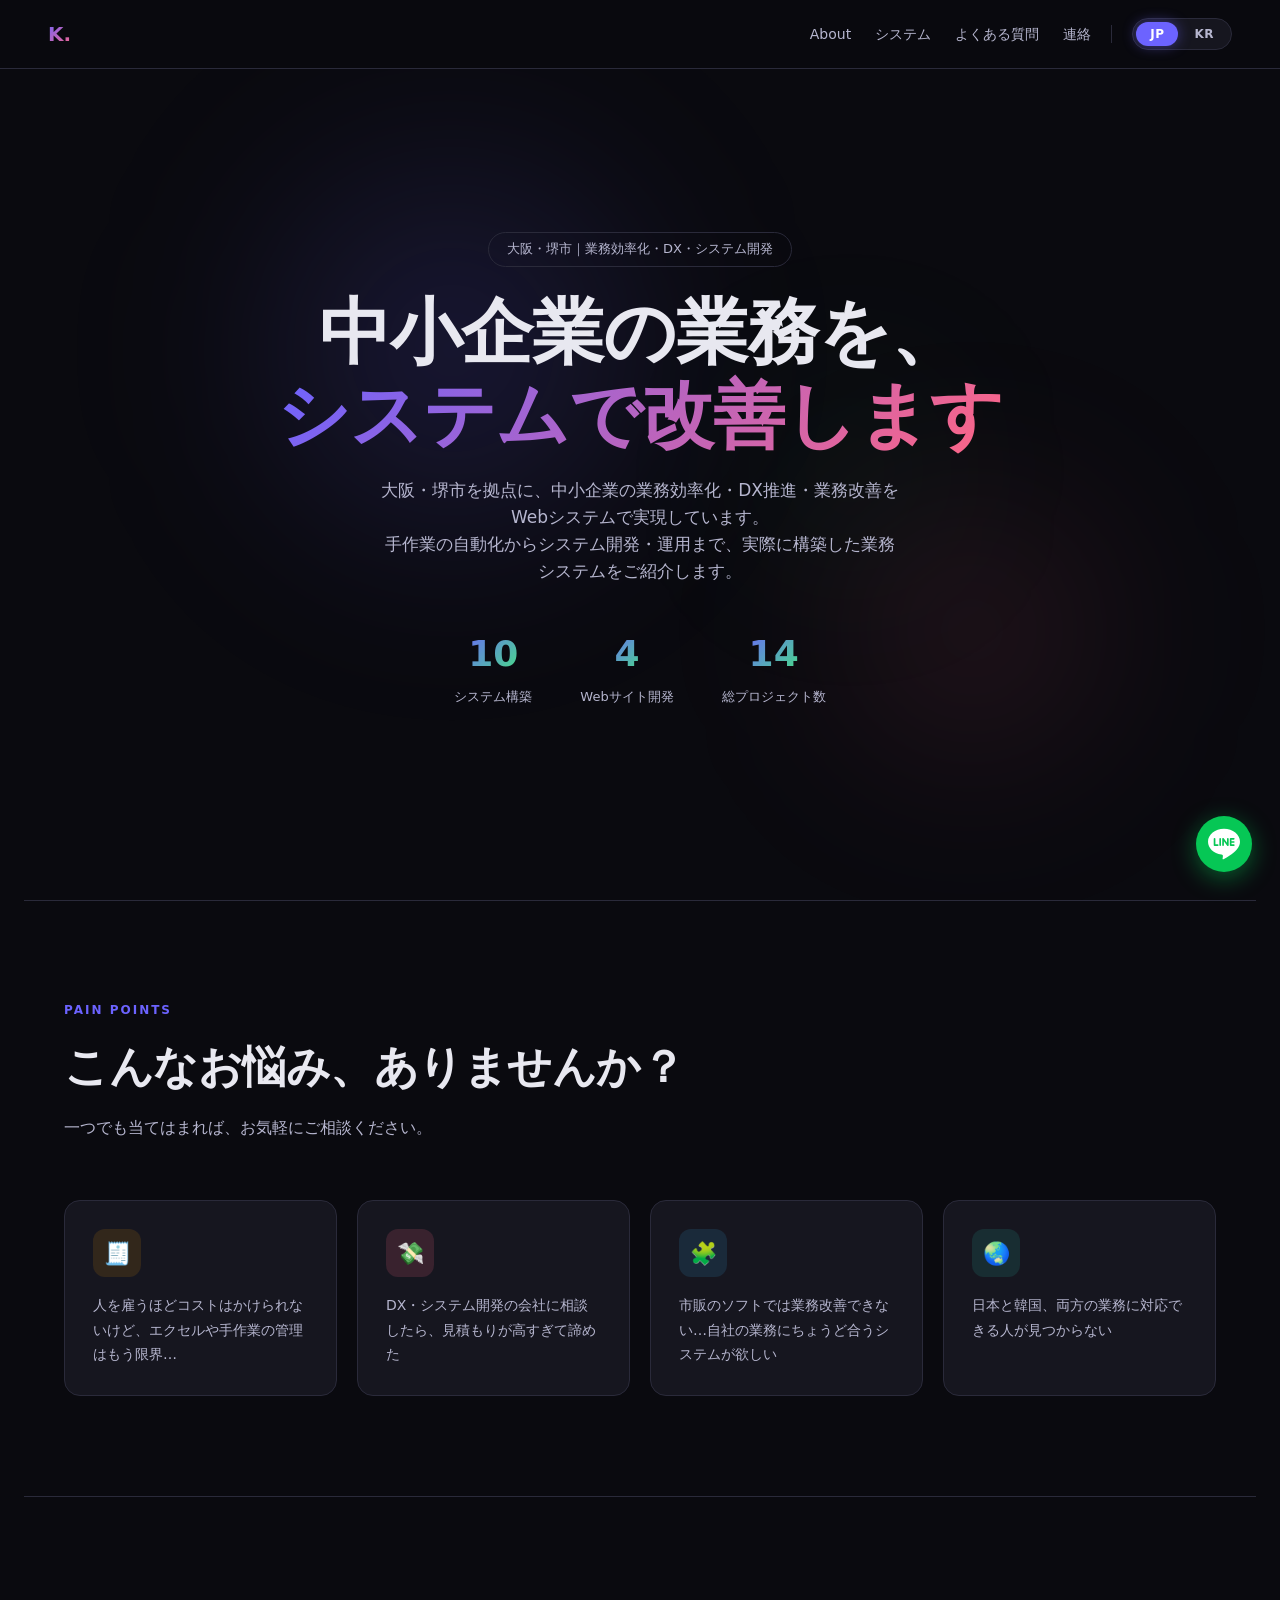
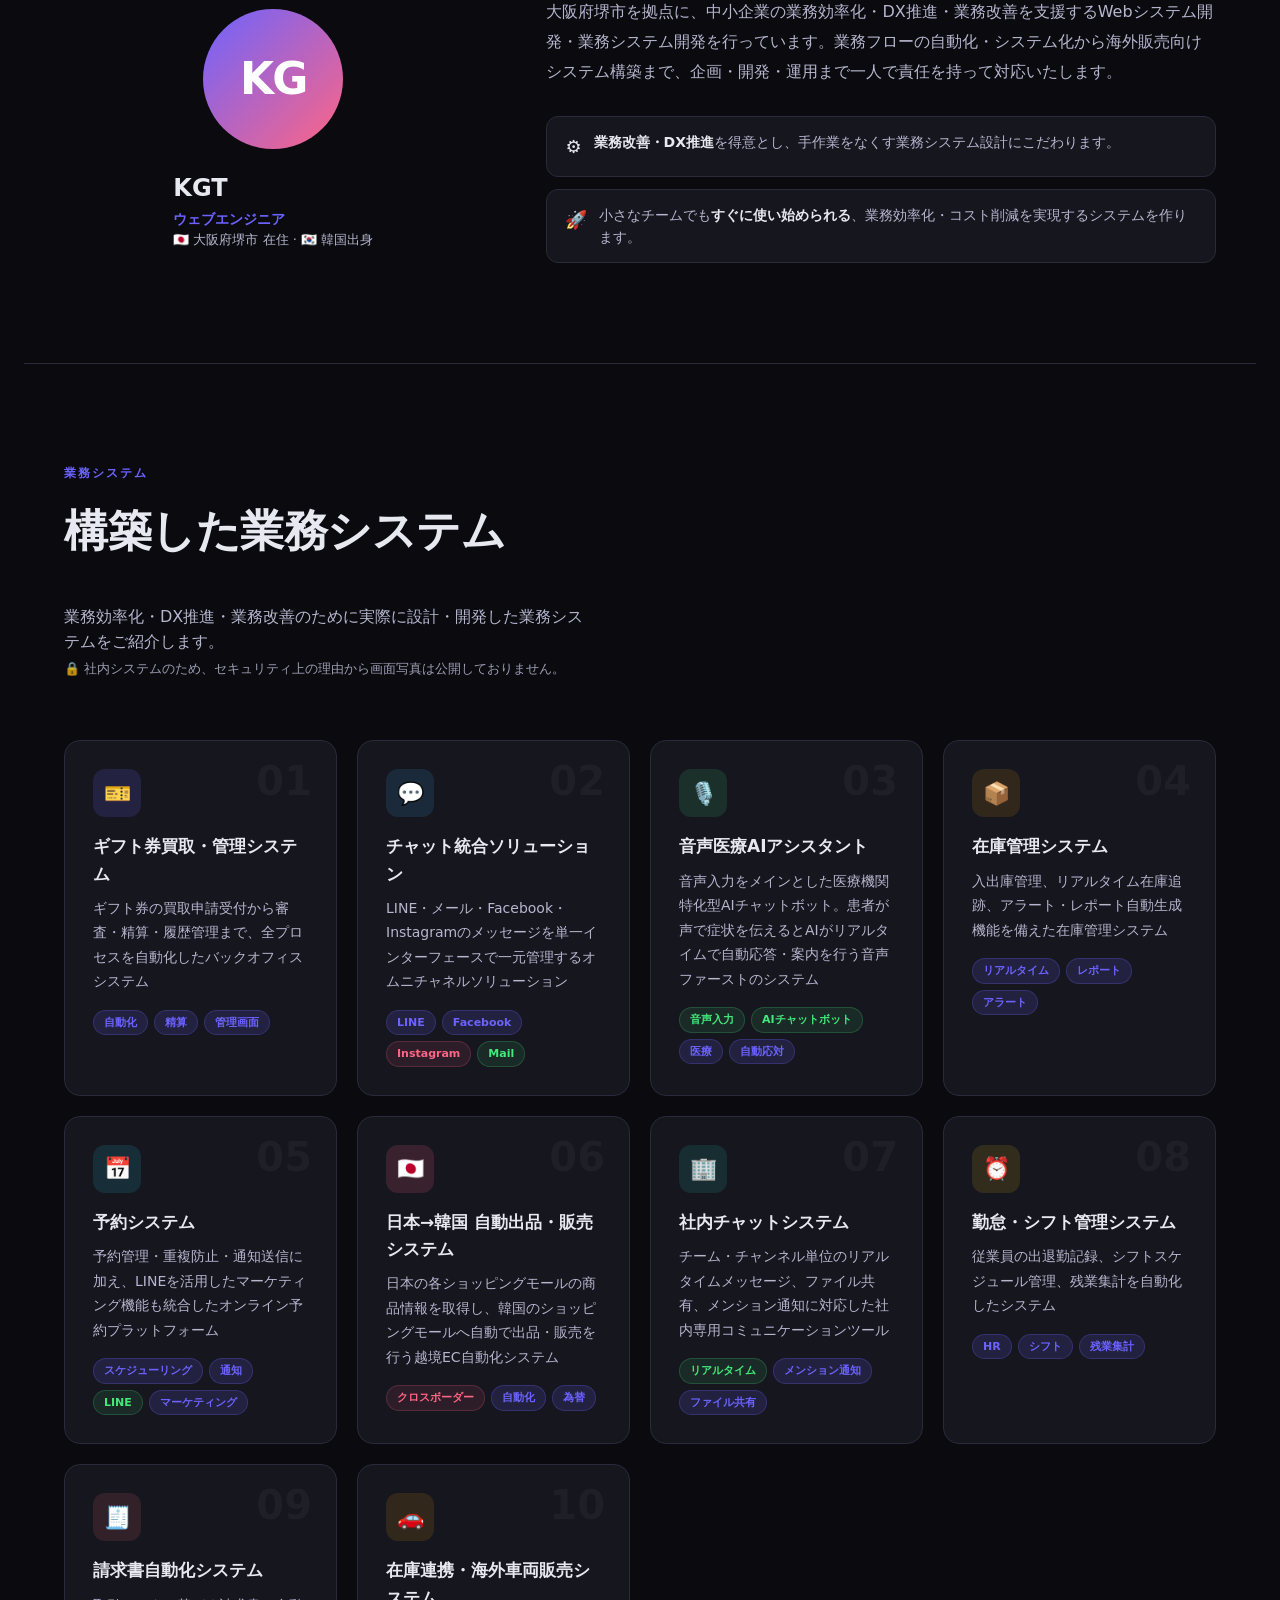
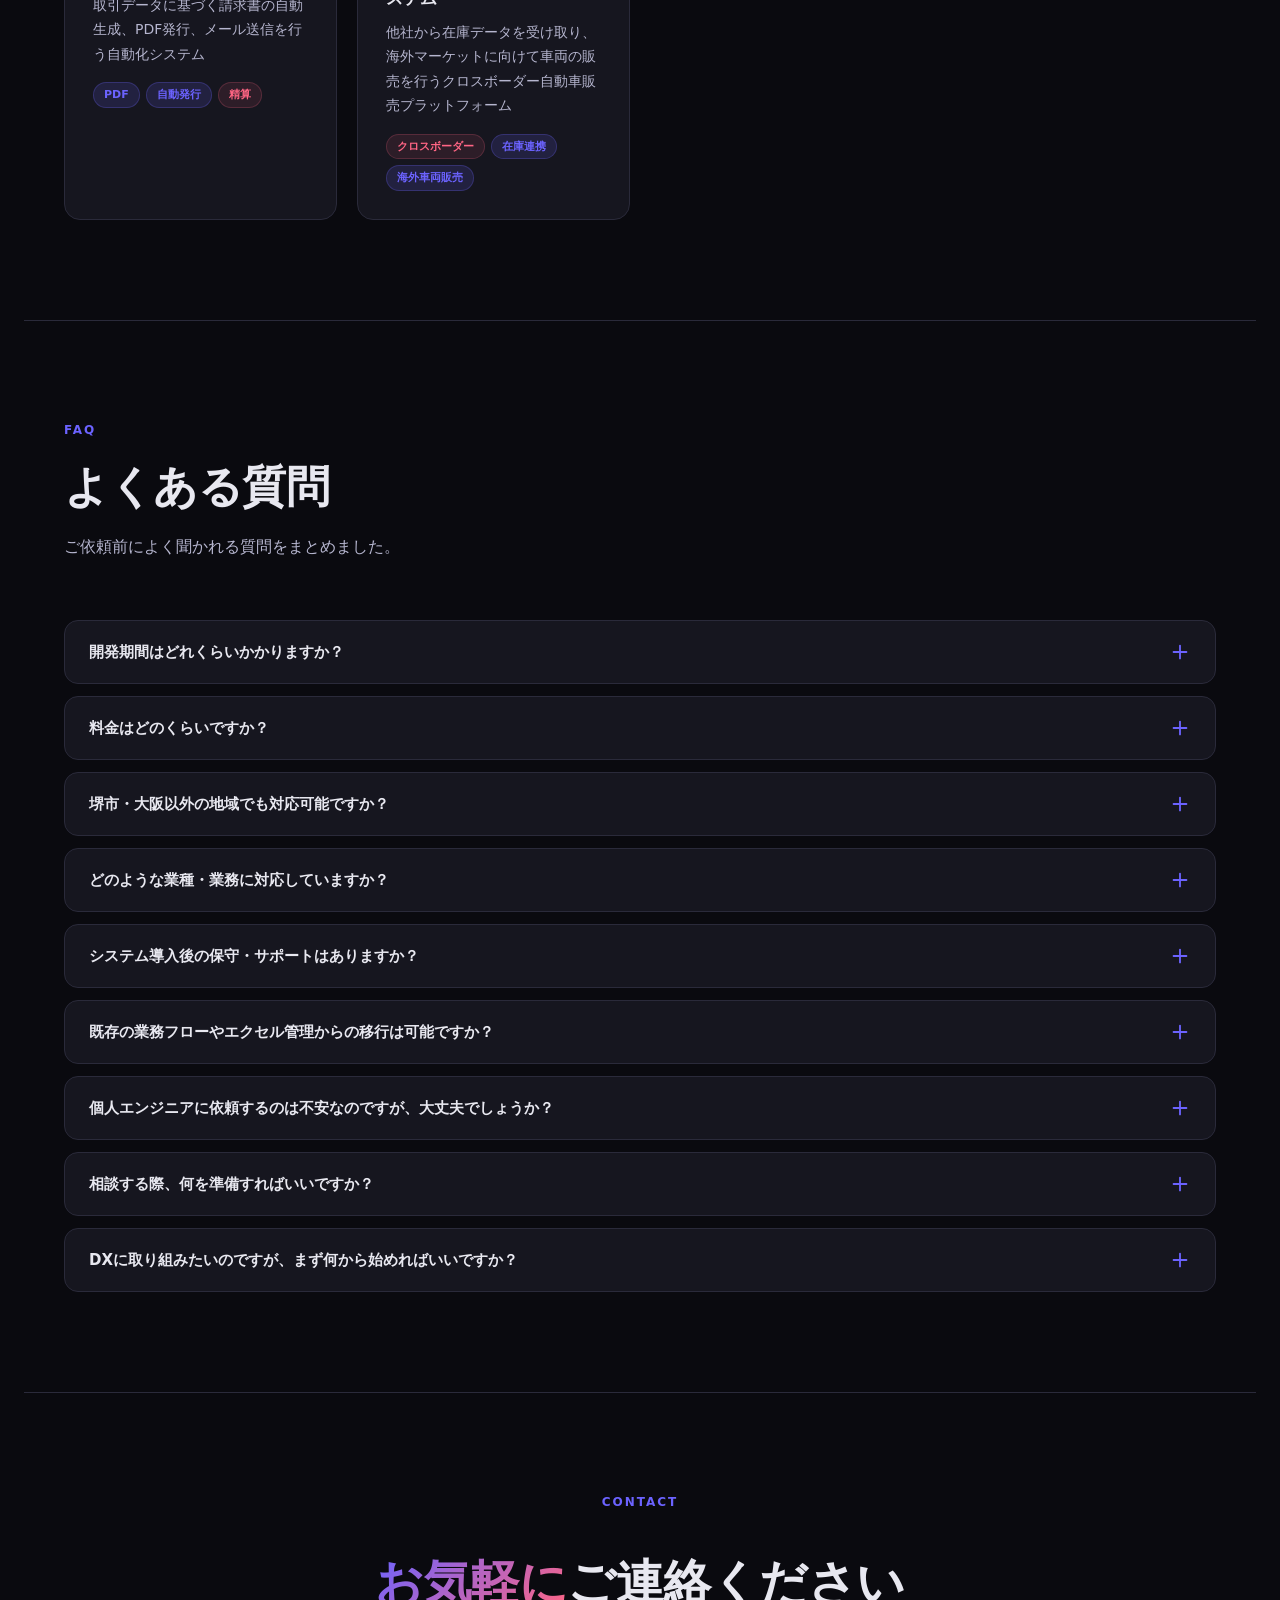
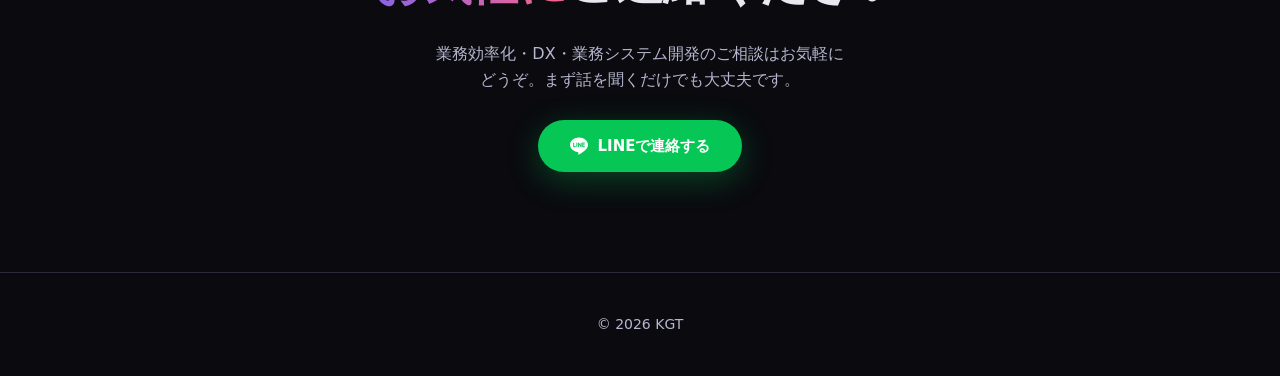
==== commit 2345a777: "메일 제거" ====
--- a/index.html
+++ b/index.html
@@ -37,7 +37,6 @@
     "name": "KGT - Webシステム制作",
     "url": "https://www.gutae.dev/",
     "image": "https://www.gutae.dev/images/service1.jpg",
-    "email": "ggutae0@gmail.com",
     "description": "大阪府堺市を拠点に、中小企業の業務効率化・DX推進・業務改善を支援するWebシステム・業務システム開発。手作業の自動化からシステム開発・運用まで一人で対応。",
     "keywords": "業務システム, システム開発, 業務改善, DX, 業務効率化, 業務自動化, Webシステム制作, 中小企業 システム開発, 堺市 業務効率化",
     "serviceType": ["業務システム開発", "業務自動化", "DX支援", "業務効率化", "Webシステム制作"],
@@ -738,10 +737,6 @@
     <h2 class="contact-title" data-i18n="contact_title"><span>お気軽に</span>ご連絡ください</h2>
     <p class="contact-desc" data-i18n="contact_desc">業務効率化・DX・業務システム開発のご相談はお気軽にどうぞ。まず話を聞くだけでも大丈夫です。</p>
     <div class="contact-actions">
-      <a class="contact-btn" href="mailto:ggutae0@gmail.com">
-        <svg viewBox="0 0 24 24" fill="none" stroke="currentColor" stroke-width="2" stroke-linecap="round" stroke-linejoin="round"><rect x="2" y="4" width="20" height="16" rx="2"/><path d="m22 7-8.97 5.7a1.94 1.94 0 0 1-2.06 0L2 7"/></svg>
-        <span data-i18n="contact_btn">メールを送る</span>
-      </a>
       <a class="contact-btn contact-btn-line" href="https://line.me/ti/p/~onse101" target="_blank" rel="noopener">
         <svg viewBox="0 0 24 24" xmlns="http://www.w3.org/2000/svg">
           <path fill="#fff" d="M19.365 9.863c.349 0 .63.285.63.631 0 .345-.281.63-.63.63H17.61v1.125h1.755c.349 0 .63.283.63.63 0 .344-.281.629-.63.629h-2.386c-.345 0-.627-.285-.627-.629V8.108c0-.345.282-.63.63-.63h2.386c.349 0 .63.285.63.63 0 .349-.281.63-.63.63H17.61v1.125h1.755zm-3.855 3.016c0 .27-.174.51-.432.596-.064.021-.133.031-.199.031-.211 0-.391-.09-.51-.25l-2.443-3.317v2.94c0 .344-.279.629-.631.629-.346 0-.626-.285-.626-.629V8.108c0-.27.173-.51.43-.595.06-.023.136-.033.194-.033.195 0 .375.104.494.254l2.462 3.33V8.108c0-.345.282-.63.63-.63.345 0 .63.285.63.63v4.771zm-5.741 0c0 .344-.282.629-.631.629-.345 0-.627-.285-.627-.629V8.108c0-.345.282-.63.627-.63.349 0 .631.285.631.63v4.771zm-2.466.629H4.917c-.345 0-.63-.285-.63-.629V8.108c0-.345.285-.63.63-.63.348 0 .63.285.63.63v4.141h1.756c.348 0 .629.283.629.63 0 .344-.281.629-.629.629M24 10.314C24 4.943 18.615.572 12 .572S0 4.943 0 10.314c0 4.811 4.27 8.842 10.035 9.608.391.082.923.258 1.058.59.12.301.079.766.038 1.08l-.164 1.02c-.045.301-.24 1.186 1.049.645 1.291-.539 6.916-4.078 9.436-6.975C23.176 14.393 24 12.458 24 10.314"/>
@@ -830,7 +825,6 @@
     contact_tag:'Contact',
     contact_title:'<span>お気軽に</span>ご連絡ください',
     contact_desc:'業務効率化・DX・業務システム開発のご相談はお気軽にどうぞ。まず話を聞くだけでも大丈夫です。',
-    contact_btn:'メールを送る',
     contact_btn_line:'LINEで連絡する',
     t_auto:'自動化', t_settlement:'精算', t_admin:'管理画面',
     t_voice:'音声入力', t_ai_bot:'AIチャットボット', t_medical:'医療', t_auto_reply:'自動応対',
@@ -902,7 +896,6 @@
     contact_tag:'Contact',
     contact_title:'<span>편하게</span> 연락주세요',
     contact_desc:'업무 자동화·시스템 개발 상담, 기술적인 질문 등 어떤 내용이든 환영합니다. 한국어·일본어 모두 상담 가능합니다.',
-    contact_btn:'이메일 보내기',
     contact_btn_line:'라인으로 연락하기',
     t_auto:'자동화', t_settlement:'정산', t_admin:'관리자',
     t_voice:'음성입력', t_ai_bot:'AI 챗봇', t_medical:'의료', t_auto_reply:'자동응대',
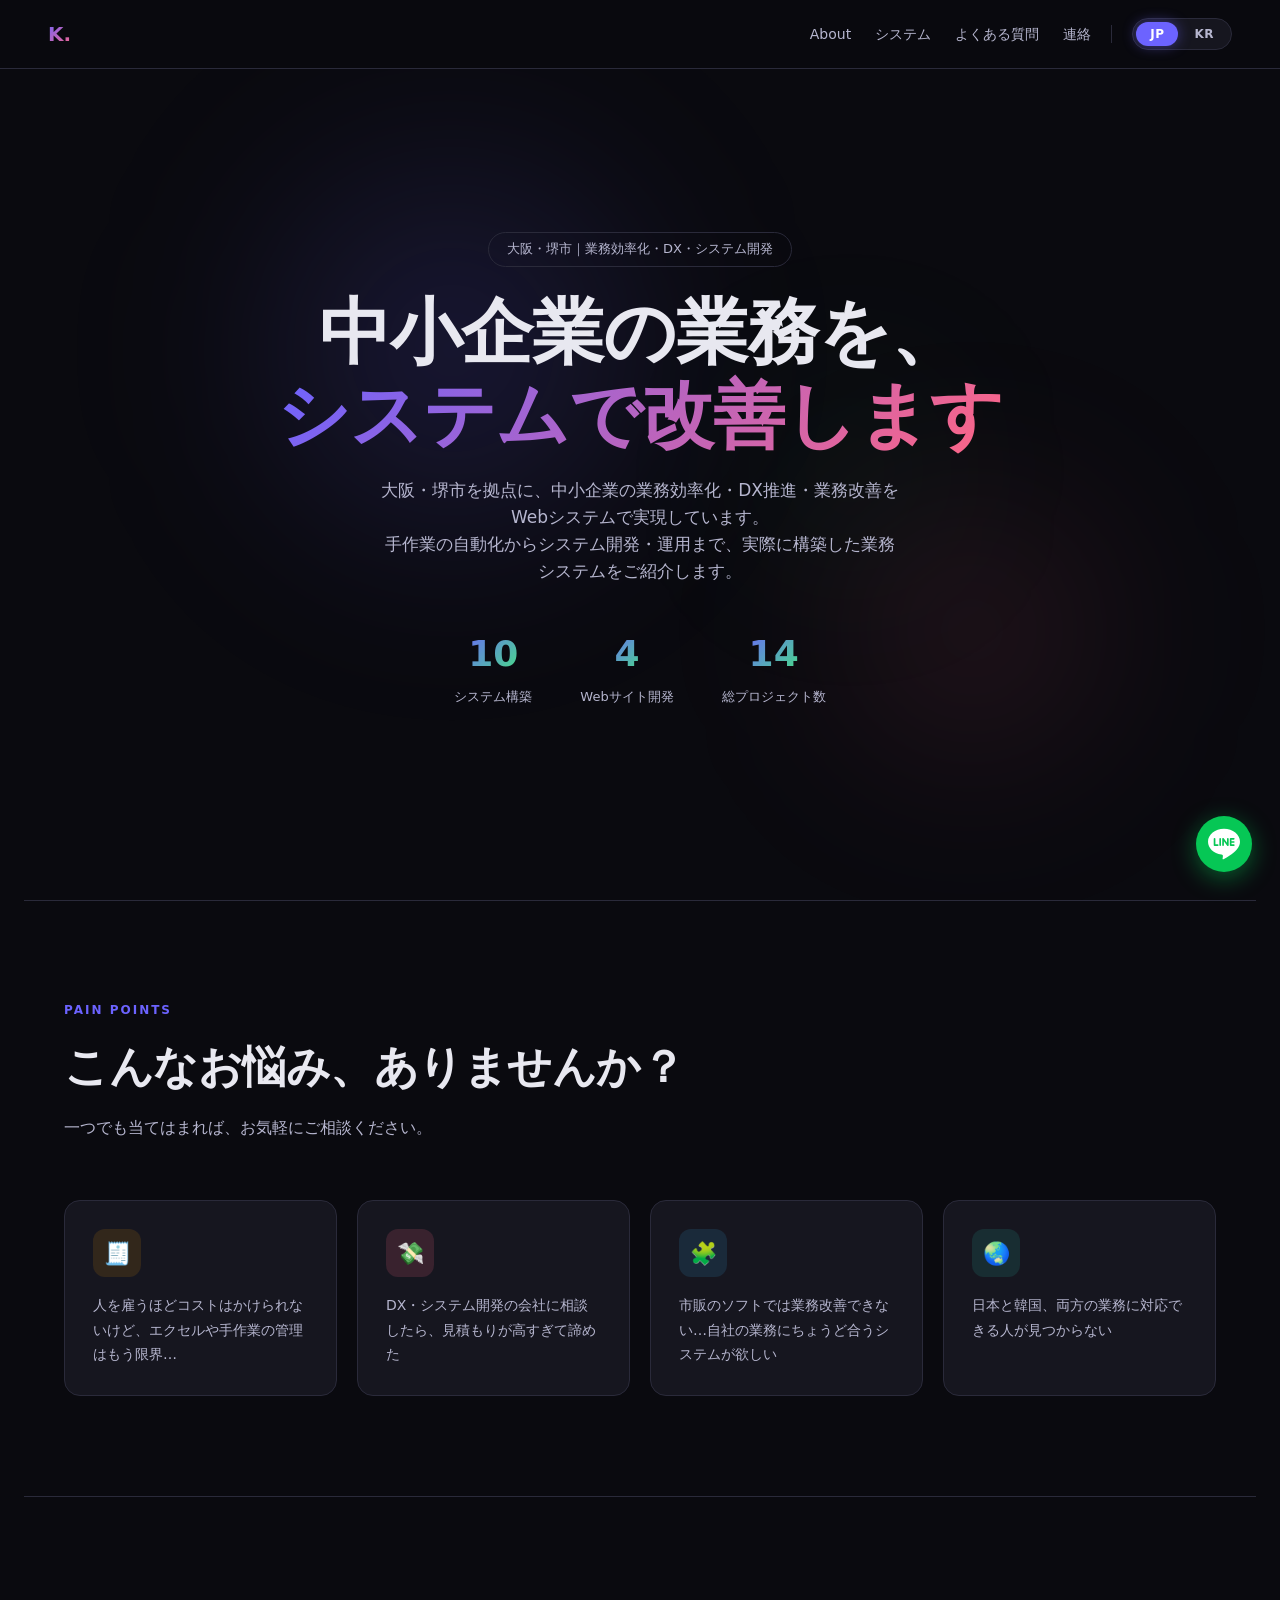
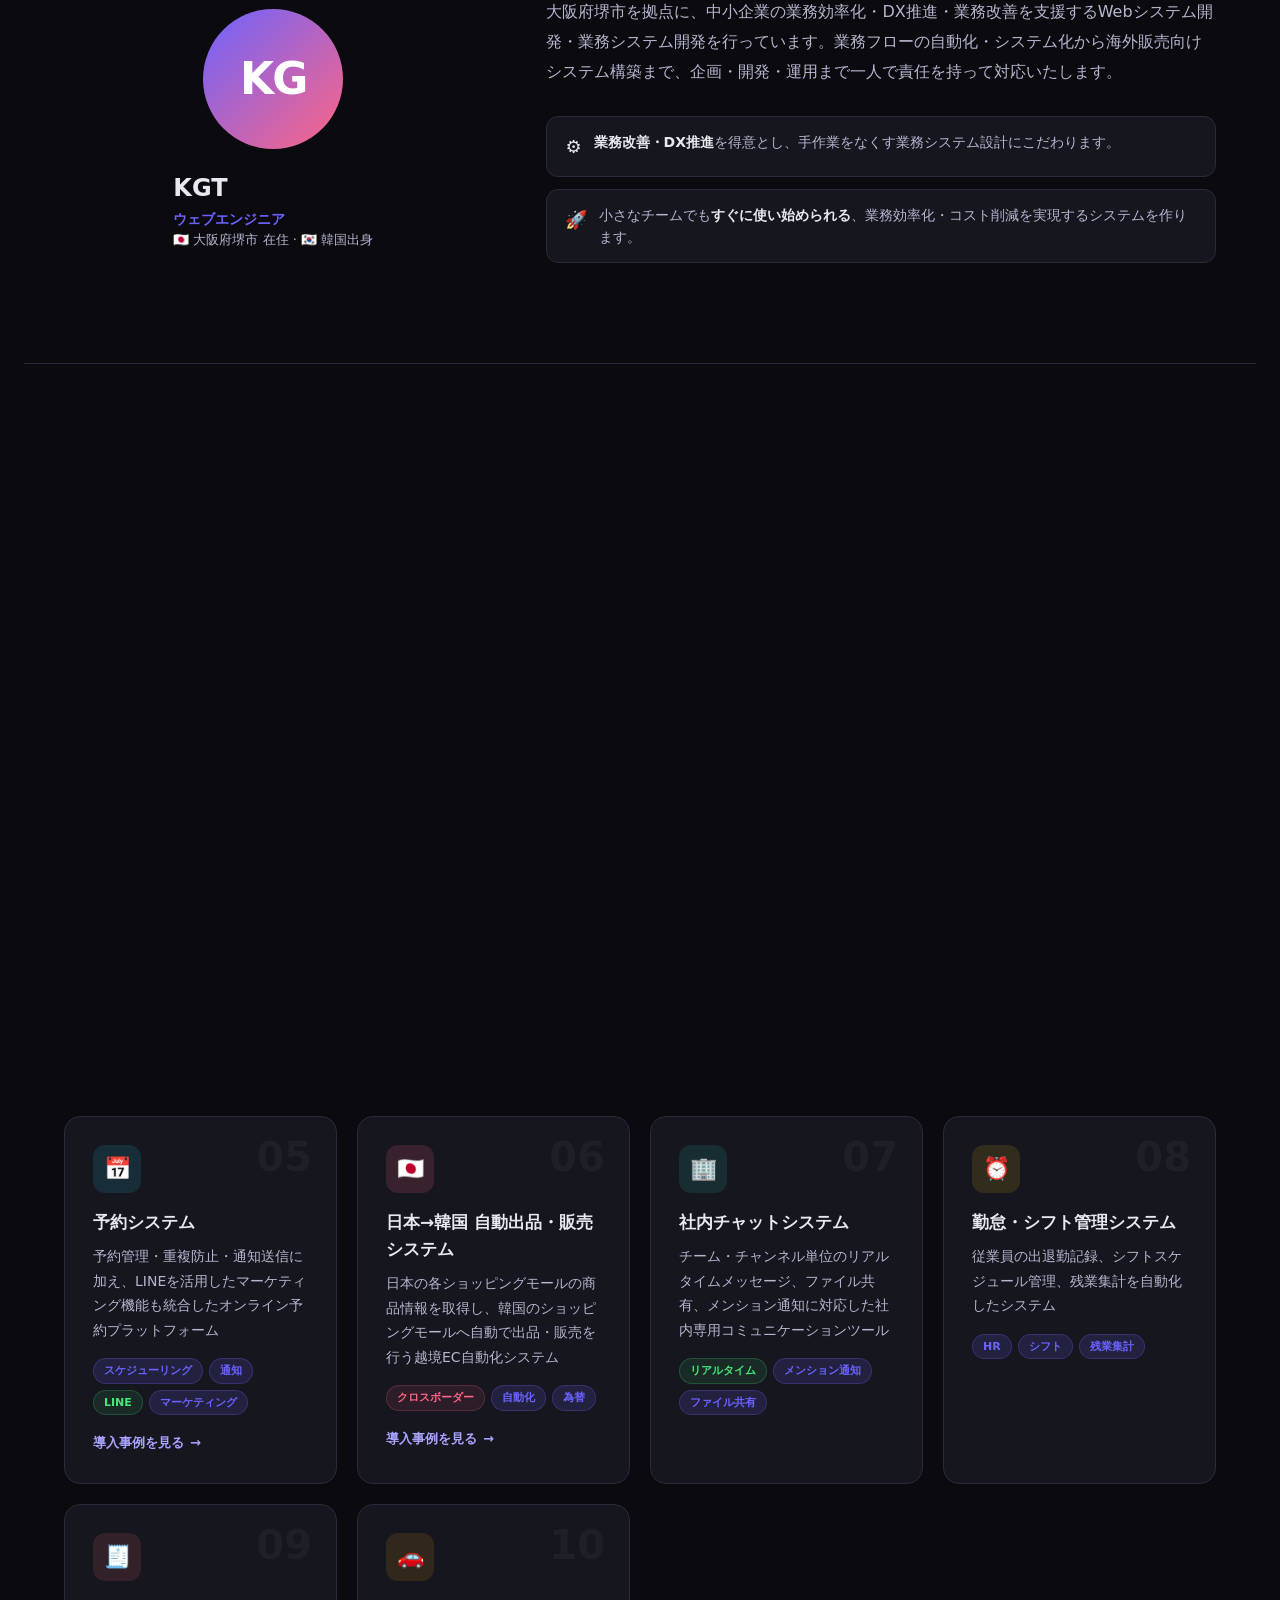
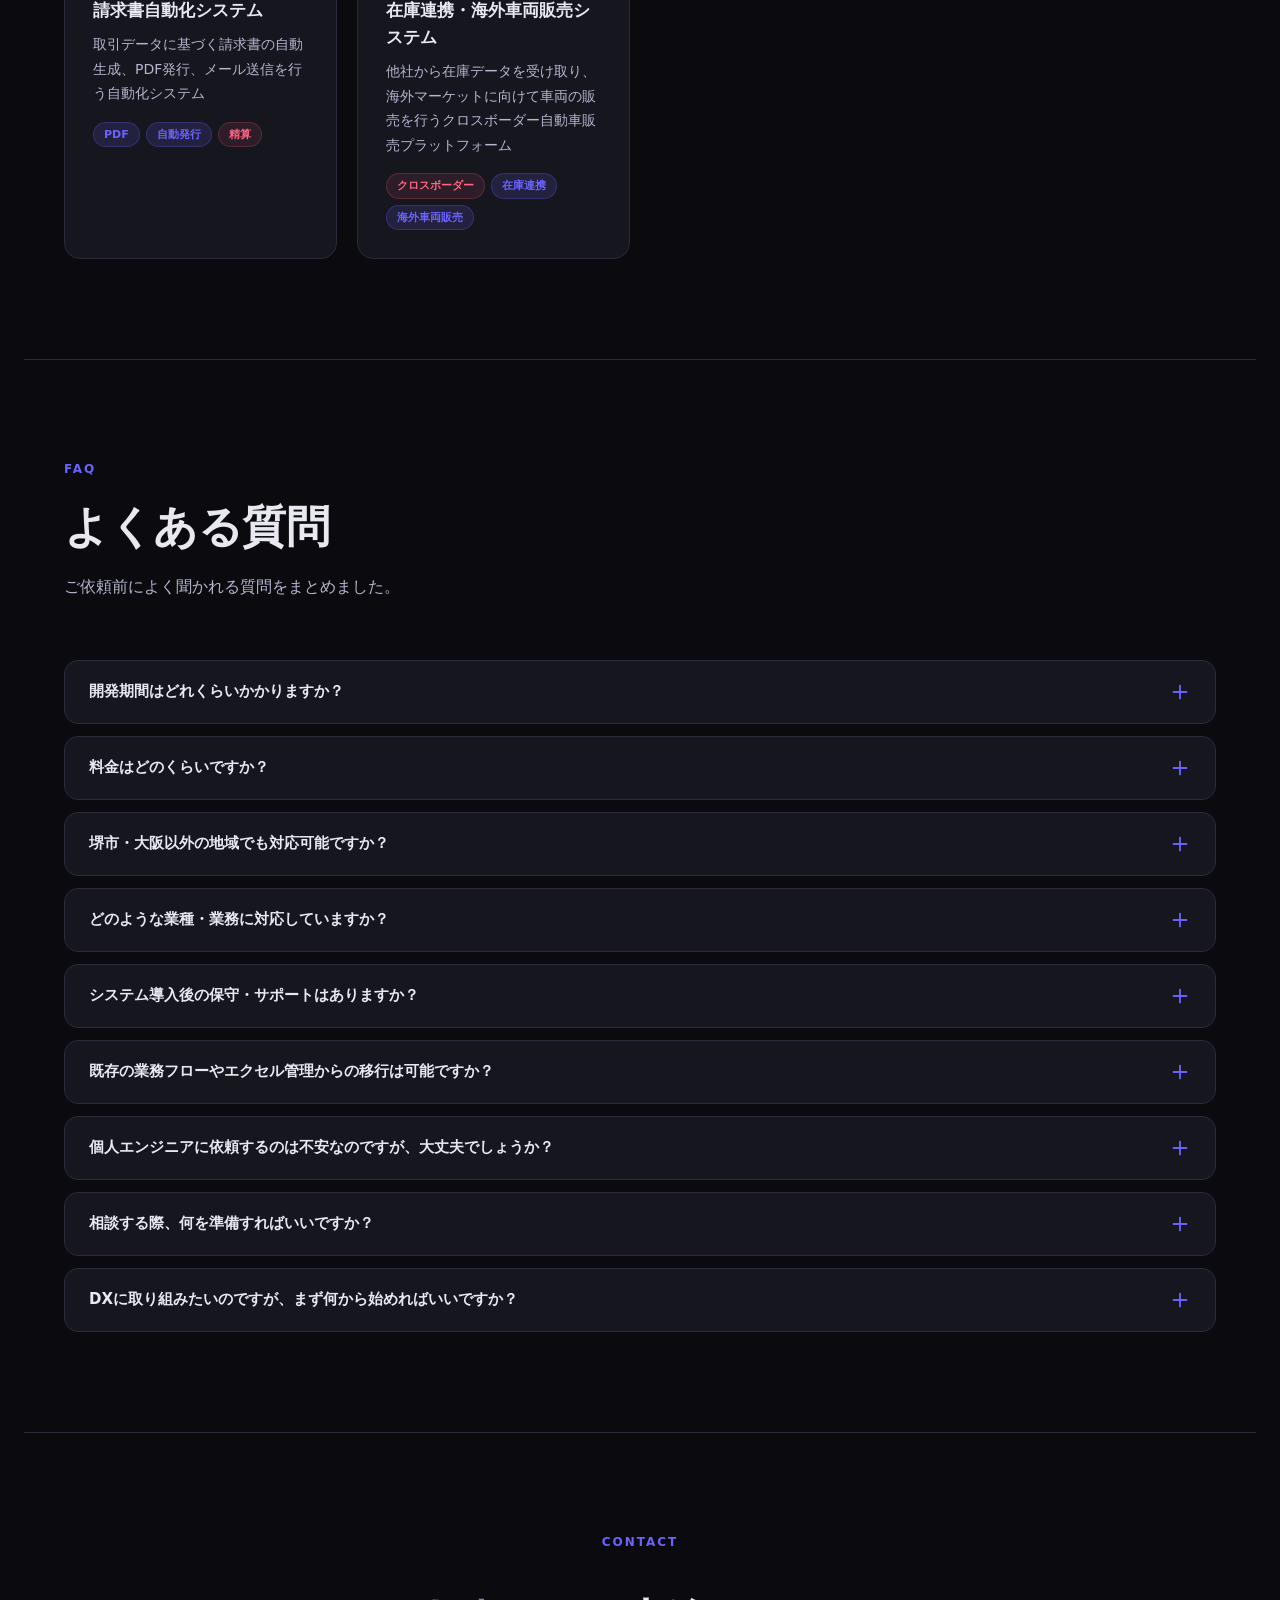
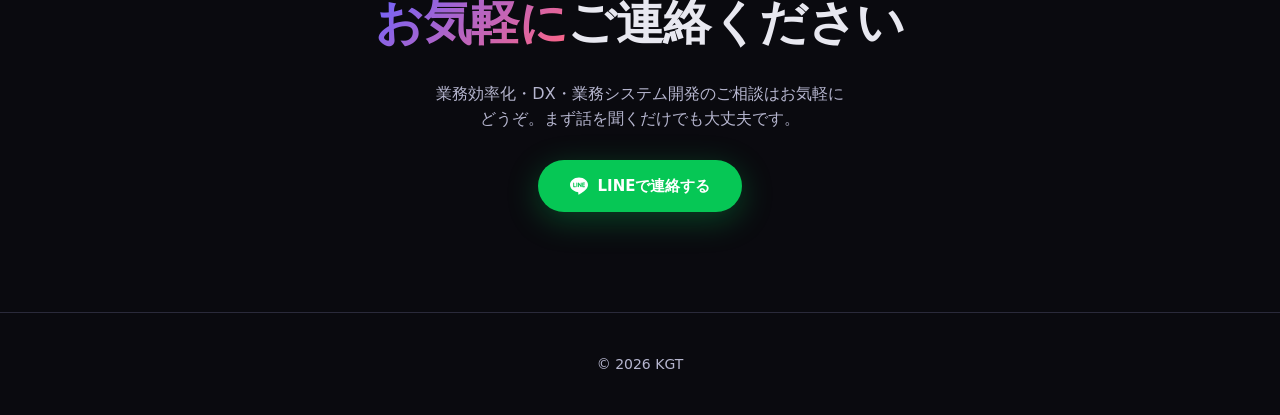
==== commit 6ee18a07: "seo 개선" ====
--- a/index.html
+++ b/index.html
@@ -5,10 +5,9 @@
   <meta name="viewport" content="width=device-width, initial-scale=1.0" />
   <title>堺市・大阪｜中小企業の業務効率化・DX・システム開発｜KGT</title>
   <meta name="description" content="大阪府堺市を拠点に、中小企業の業務効率化・DX推進・業務改善を支援するWebシステム・業務システム開発。手作業の自動化・システム開発の実績10件公開中。大阪・全国対応。まずはご相談ください。" />
-  <meta name="keywords" content="業務システム, システム開発, 業務改善, DX, 業務効率化, 業務自動化, 中小企業 システム開発, 堺市 システム開発, 大阪 業務効率化, 大阪 DX, 堺市 業務改善, Webシステム制作, フルスタックエンジニア, 手作業 自動化, 在庫管理システム, 予約システム" />
+  <meta name="robots" content="index, follow, max-image-preview:large" />
   <link rel="canonical" href="https://www.gutae.dev/" />
   <link rel="alternate" hreflang="ja" href="https://www.gutae.dev/" />
-  <link rel="alternate" hreflang="ko" href="https://www.gutae.dev/ko" />
   <link rel="alternate" hreflang="x-default" href="https://www.gutae.dev/" />
 
   <link rel="icon" href="/favicon.ico" sizes="any" />
@@ -22,24 +21,29 @@
   <meta property="og:title" content="中小企業の業務効率化・DX・システム開発｜堺市・大阪｜KGT" />
   <meta property="og:description" content="大阪府堺市を拠点に、中小企業の業務効率化・DX推進・業務改善を支援するWebシステム開発。業務システム・業務自動化の実績10件公開中。" />
   <meta property="og:image" content="https://www.gutae.dev/images/service1.jpg" />
+  <meta property="og:image:width" content="1300" />
+  <meta property="og:image:height" content="737" />
+  <meta property="og:image:alt" content="KGTの業務システム開発・業務自動化サービス" />
   <meta property="og:locale" content="ja_JP" />
-  <meta property="og:locale:alternate" content="ko_KR" />
 
   <meta name="twitter:card" content="summary_large_image" />
   <meta name="twitter:title" content="堺市・大阪の中小企業向けWebシステム制作｜KGT" />
   <meta name="twitter:description" content="大阪府堺市を拠点に、中小企業向けWebシステム制作・業務自動化を行うフルスタックエンジニア。" />
   <meta name="twitter:image" content="https://www.gutae.dev/images/service1.jpg" />
+  <meta name="twitter:image:alt" content="KGTの業務システム開発・業務自動化サービス" />
 
   <script type="application/ld+json">
   {
     "@context": "https://schema.org",
     "@type": "ProfessionalService",
+    "@id": "https://www.gutae.dev/#business",
     "name": "KGT - Webシステム制作",
     "url": "https://www.gutae.dev/",
+    "logo": "https://www.gutae.dev/images/logo-512.png",
     "image": "https://www.gutae.dev/images/service1.jpg",
     "description": "大阪府堺市を拠点に、中小企業の業務効率化・DX推進・業務改善を支援するWebシステム・業務システム開発。手作業の自動化からシステム開発・運用まで一人で対応。",
-    "keywords": "業務システム, システム開発, 業務改善, DX, 業務効率化, 業務自動化, Webシステム制作, 中小企業 システム開発, 堺市 業務効率化",
     "serviceType": ["業務システム開発", "業務自動化", "DX支援", "業務効率化", "Webシステム制作"],
+    "knowsLanguage": ["ja", "ko"],
     "address": {
       "@type": "PostalAddress",
       "addressLocality": "堺市",
@@ -51,10 +55,16 @@
       { "@type": "AdministrativeArea", "name": "大阪府" },
       { "@type": "Country", "name": "Japan" }
     ],
-    "sameAs": [
-      "https://line.me/ti/p/~onse101",
-      "https://open.kakao.com/o/pycMGIui"
-    ]
+    "sameAs": ["https://lin.ee/QPi1J5m"],
+    "hasOfferCatalog": {
+      "@type": "OfferCatalog",
+      "name": "業務システム開発サービス",
+      "itemListElement": [
+        { "@type": "Offer", "itemOffered": { "@type": "Service", "name": "業務システム開発" } },
+        { "@type": "Offer", "itemOffered": { "@type": "Service", "name": "業務自動化・DX支援" } },
+        { "@type": "Offer", "itemOffered": { "@type": "Service", "name": "Webシステム制作" } }
+      ]
+    }
   }
   </script>
 
@@ -155,6 +165,7 @@
       font-size: 20px; font-weight: 700;
       background: linear-gradient(135deg, var(--accent), var(--accent2));
       -webkit-background-clip: text; -webkit-text-fill-color: transparent; background-clip: text;
+      text-decoration: none;
     }
     nav .nav-right { display: flex; align-items: center; gap: 20px; }
     nav ul { list-style: none; display: flex; gap: 24px; }
@@ -288,6 +299,10 @@
     .card-title { font-size: 17px; font-weight: 700; margin-bottom: 8px; }
     .card-desc  { font-size: 14px; color: var(--muted); line-height: 1.75; }
     .card-tags  { margin-top: 16px; display: flex; flex-wrap: wrap; gap: 6px; }
+    .case-link { display: inline-flex; align-items: center; gap: 6px; margin-top: 18px; color: #a9a4ff; font-size: 13px; font-weight: 700; text-decoration: none; position: relative; z-index: 1; }
+    .case-link:hover { color: #fff; }
+    .case-link::after { content: '→'; transition: transform .2s; }
+    .case-link:hover::after { transform: translateX(3px); }
 
     /* ── TAG ── */
     .tag { font-size: 11px; font-weight: 600; padding: 3px 10px; border-radius: 100px; background: rgba(108,99,255,.15); color: var(--accent); border: 1px solid rgba(108,99,255,.25); transition: background .2s, transform .2s; }
@@ -476,7 +491,7 @@
 
 <!-- NAV -->
 <nav>
-  <div class="logo">K.</div>
+  <a class="logo" href="/" aria-label="KGT ホーム">K.</a>
   <div class="nav-right">
     <ul>
       <li><a href="#about"    data-i18n="nav_about">About</a></li>
@@ -576,9 +591,9 @@
     <div class="card reveal"><span class="card-num">01</span><div class="card-icon icon-purple">🎫</div><div class="card-title" data-i18n="s1_title">ギフト券買取・管理システム</div><div class="card-desc" data-i18n="s1_desc">ギフト券の買取申請受付から審査・精算・履歴管理まで、全プロセスを自動化したバックオフィスシステム</div><div class="card-tags"><span class="tag" data-i18n="t_auto">自動化</span><span class="tag" data-i18n="t_settlement">精算</span><span class="tag" data-i18n="t_admin">管理画面</span></div></div>
     <div class="card reveal"><span class="card-num">02</span><div class="card-icon icon-blue">💬</div><div class="card-title" data-i18n="s2_title">チャット統合ソリューション</div><div class="card-desc" data-i18n="s2_desc">LINE・メール・Facebook・Instagramのメッセージを単一インターフェースで一元管理するオムニチャネルソリューション</div><div class="card-tags"><span class="tag">LINE</span><span class="tag">Facebook</span><span class="tag pink">Instagram</span><span class="tag green">Mail</span></div></div>
     <div class="card reveal"><span class="card-num">03</span><div class="card-icon icon-green">🎙️</div><div class="card-title" data-i18n="s3_title">音声医療AIアシスタント</div><div class="card-desc" data-i18n="s3_desc">音声入力をメインとした医療機関特化型AIチャットボット。患者が声で症状を伝えるとAIがリアルタイムで自動応答・案内を行う音声ファーストのシステム</div><div class="card-tags"><span class="tag green" data-i18n="t_voice">音声入力</span><span class="tag green" data-i18n="t_ai_bot">AIチャットボット</span><span class="tag" data-i18n="t_medical">医療</span><span class="tag" data-i18n="t_auto_reply">自動応対</span></div></div>
-    <div class="card reveal"><span class="card-num">04</span><div class="card-icon icon-orange">📦</div><div class="card-title" data-i18n="s4_title">在庫管理システム</div><div class="card-desc" data-i18n="s4_desc">入出庫管理、リアルタイム在庫追跡、アラート・レポート自動生成機能を備えた在庫管理システム</div><div class="card-tags"><span class="tag" data-i18n="t_realtime">リアルタイム</span><span class="tag" data-i18n="t_report">レポート</span><span class="tag" data-i18n="t_alert">アラート</span></div></div>
-    <div class="card reveal"><span class="card-num">05</span><div class="card-icon icon-cyan">📅</div><div class="card-title" data-i18n="s5_title">予約システム</div><div class="card-desc" data-i18n="s5_desc">予約管理・重複防止・通知送信に加え、LINEを活用したマーケティング機能も統合したオンライン予約プラットフォーム</div><div class="card-tags"><span class="tag" data-i18n="t_schedule">スケジューリング</span><span class="tag" data-i18n="t_notify">通知</span><span class="tag green">LINE</span><span class="tag" data-i18n="t_marketing">マーケティング</span></div></div>
-    <div class="card reveal"><span class="card-num">06</span><div class="card-icon icon-pink">🇯🇵</div><div class="card-title" data-i18n="s6_title">日本→韓国 自動出品・販売システム</div><div class="card-desc" data-i18n="s6_desc">日本の各ショッピングモールの商品情報を取得し、韓国のショッピングモールへ自動で出品・販売を行う越境EC自動化システム</div><div class="card-tags"><span class="tag pink" data-i18n="t_crossborder">クロスボーダー</span><span class="tag" data-i18n="t_auto">自動化</span><span class="tag" data-i18n="t_exchange">為替</span></div></div>
+    <div class="card reveal"><span class="card-num">04</span><div class="card-icon icon-orange">📦</div><div class="card-title" data-i18n="s4_title">在庫管理システム</div><div class="card-desc" data-i18n="s4_desc">入出庫管理、リアルタイム在庫追跡、アラート・レポート自動生成機能を備えた在庫管理システム</div><div class="card-tags"><span class="tag" data-i18n="t_realtime">リアルタイム</span><span class="tag" data-i18n="t_report">レポート</span><span class="tag" data-i18n="t_alert">アラート</span></div><a class="case-link" href="/cases/inventory-management.html" data-i18n="case_more">導入事例を見る</a></div>
+    <div class="card reveal"><span class="card-num">05</span><div class="card-icon icon-cyan">📅</div><div class="card-title" data-i18n="s5_title">予約システム</div><div class="card-desc" data-i18n="s5_desc">予約管理・重複防止・通知送信に加え、LINEを活用したマーケティング機能も統合したオンライン予約プラットフォーム</div><div class="card-tags"><span class="tag" data-i18n="t_schedule">スケジューリング</span><span class="tag" data-i18n="t_notify">通知</span><span class="tag green">LINE</span><span class="tag" data-i18n="t_marketing">マーケティング</span></div><a class="case-link" href="/cases/line-reservation.html" data-i18n="case_more">導入事例を見る</a></div>
+    <div class="card reveal"><span class="card-num">06</span><div class="card-icon icon-pink">🇯🇵</div><div class="card-title" data-i18n="s6_title">日本→韓国 自動出品・販売システム</div><div class="card-desc" data-i18n="s6_desc">日本の各ショッピングモールの商品情報を取得し、韓国のショッピングモールへ自動で出品・販売を行う越境EC自動化システム</div><div class="card-tags"><span class="tag pink" data-i18n="t_crossborder">クロスボーダー</span><span class="tag" data-i18n="t_auto">自動化</span><span class="tag" data-i18n="t_exchange">為替</span></div><a class="case-link" href="/cases/cross-border-ecommerce.html" data-i18n="case_more">導入事例を見る</a></div>
     <div class="card reveal"><span class="card-num">07</span><div class="card-icon icon-teal">🏢</div><div class="card-title" data-i18n="s7_title">社内チャットシステム</div><div class="card-desc" data-i18n="s7_desc">チーム・チャンネル単位のリアルタイムメッセージ、ファイル共有、メンション通知に対応した社内専用コミュニケーションツール</div><div class="card-tags"><span class="tag green" data-i18n="t_realtime">リアルタイム</span><span class="tag" data-i18n="t_mention">メンション通知</span><span class="tag" data-i18n="t_fileshare">ファイル共有</span></div></div>
     <div class="card reveal"><span class="card-num">08</span><div class="card-icon icon-yellow">⏰</div><div class="card-title" data-i18n="s8_title">勤怠・シフト管理システム</div><div class="card-desc" data-i18n="s8_desc">従業員の出退勤記録、シフトスケジュール管理、残業集計を自動化したシステム</div><div class="card-tags"><span class="tag">HR</span><span class="tag" data-i18n="t_shift">シフト</span><span class="tag" data-i18n="t_overtime">残業集計</span></div></div>
     <div class="card reveal"><span class="card-num">09</span><div class="card-icon icon-red">🧾</div><div class="card-title" data-i18n="s9_title">請求書自動化システム</div><div class="card-desc" data-i18n="s9_desc">取引データに基づく請求書の自動生成、PDF発行、メール送信を行う自動化システム</div><div class="card-tags"><span class="tag">PDF</span><span class="tag" data-i18n="t_auto_issue">自動発行</span><span class="tag pink" data-i18n="t_settlement">精算</span></div></div>
@@ -737,7 +752,7 @@
     <h2 class="contact-title" data-i18n="contact_title"><span>お気軽に</span>ご連絡ください</h2>
     <p class="contact-desc" data-i18n="contact_desc">業務効率化・DX・業務システム開発のご相談はお気軽にどうぞ。まず話を聞くだけでも大丈夫です。</p>
     <div class="contact-actions">
-      <a class="contact-btn contact-btn-line" href="https://line.me/ti/p/~onse101" target="_blank" rel="noopener">
+      <a class="contact-btn contact-btn-line" href="https://lin.ee/QPi1J5m" target="_blank" rel="noopener">
         <svg viewBox="0 0 24 24" xmlns="http://www.w3.org/2000/svg">
           <path fill="#fff" d="M19.365 9.863c.349 0 .63.285.63.631 0 .345-.281.63-.63.63H17.61v1.125h1.755c.349 0 .63.283.63.63 0 .344-.281.629-.63.629h-2.386c-.345 0-.627-.285-.627-.629V8.108c0-.345.282-.63.63-.63h2.386c.349 0 .63.285.63.63 0 .349-.281.63-.63.63H17.61v1.125h1.755zm-3.855 3.016c0 .27-.174.51-.432.596-.064.021-.133.031-.199.031-.211 0-.391-.09-.51-.25l-2.443-3.317v2.94c0 .344-.279.629-.631.629-.346 0-.626-.285-.626-.629V8.108c0-.27.173-.51.43-.595.06-.023.136-.033.194-.033.195 0 .375.104.494.254l2.462 3.33V8.108c0-.345.282-.63.63-.63.345 0 .63.285.63.63v4.771zm-5.741 0c0 .344-.282.629-.631.629-.345 0-.627-.285-.627-.629V8.108c0-.345.282-.63.627-.63.349 0 .631.285.631.63v4.771zm-2.466.629H4.917c-.345 0-.63-.285-.63-.629V8.108c0-.345.285-.63.63-.63.348 0 .63.285.63.63v4.141h1.756c.348 0 .629.283.629.63 0 .344-.281.629-.629.629M24 10.314C24 4.943 18.615.572 12 .572S0 4.943 0 10.314c0 4.811 4.27 8.842 10.035 9.608.391.082.923.258 1.058.59.12.301.079.766.038 1.08l-.164 1.02c-.045.301-.24 1.186 1.049.645 1.291-.539 6.916-4.078 9.436-6.975C23.176 14.393 24 12.458 24 10.314"/>
         </svg>
@@ -748,7 +763,7 @@
 </section>
 
 <!-- LINE FLOAT BUTTON -->
-<a class="line-float" href="https://line.me/ti/p/~onse101" target="_blank" rel="noopener" aria-label="LINE으로 연락하기">
+<a class="line-float" href="https://lin.ee/QPi1J5m" target="_blank" rel="noopener" aria-label="LINE으로 연락하기">
   <span class="line-float-label">LINEで連絡する</span>
   <div class="line-float-btn">
     <svg viewBox="0 0 24 24" xmlns="http://www.w3.org/2000/svg">
@@ -794,6 +809,7 @@
     s8_title:'勤怠・シフト管理システム', s8_desc:'従業員の出退勤記録、シフトスケジュール管理、残業集計を自動化したシステム',
     s9_title:'請求書自動化システム', s9_desc:'取引データに基づく請求書の自動生成、PDF発行、メール送信を行う自動化システム',
     s10_title:'在庫連携・海外車両販売システム', s10_desc:'他社から在庫データを受け取り、海外マーケットに向けて車両の販売を行うクロスボーダー自動車販売プラットフォーム',
+    case_more:'導入事例を見る',
     sys_more:'もっと見る', sys_less:'閉じる',
     stack_title:'使用技術', stack_desc:'企画から完成・運用まで、一人で全部対応します。',
     stack_frontend:'フロントエンド', stack_backend:'バックエンド', stack_db:'データベース', stack_infra:'インフラ', stack_api:'外部API', stack_voice:'音声・AI',
@@ -865,6 +881,7 @@
     s8_title:'출퇴근 / 시프트 시스템', s8_desc:'직원 출퇴근 기록, 시프트 스케줄 배정, 초과근무 집계를 자동화한 시스템',
     s9_title:'청구서 자동화 시스템', s9_desc:'거래 데이터 기반 청구서 자동 생성, PDF 발행, 이메일 발송을 자동화한 시스템',
     s10_title:'재고 연동 해외 차량 판매 시스템', s10_desc:'타사로부터 재고 데이터를 받아 해외 시장에 차량을 판매하는 크로스보더 자동차 판매 플랫폼',
+    case_more:'도입 사례 보기 (일본어)',
     sys_more:'더보기', sys_less:'접기',
     stack_title:'기술 스택', stack_desc:'기획부터 완성·운영까지, 혼자서 모두 대응합니다.',
     stack_frontend:'프론트엔드', stack_backend:'백엔드', stack_db:'데이터베이스', stack_infra:'인프라', stack_api:'외부 API', stack_voice:'음성 · AI',
@@ -915,19 +932,17 @@
   ja: {
     title: '堺市・大阪｜中小企業の業務効率化・DX・システム開発｜KGT',
     description: '大阪府堺市を拠点に、中小企業の業務効率化・DX推進・業務改善を支援するWebシステム・業務システム開発。手作業の自動化・システム開発の実績10件公開中。大阪・全国対応。まずはご相談ください。',
-    keywords: '業務システム, システム開発, 業務改善, DX, 業務効率化, 業務自動化, 中小企業 システム開発, 堺市 システム開発, 大阪 業務効率化, 大阪 DX, 堺市 業務改善, Webシステム制作, フルスタックエンジニア, 手作業 自動化, 在庫管理システム, 予約システム',
     ogTitle: '中小企業の業務効率化・DX・システム開発｜堺市・大阪｜KGT',
     ogDescription: '大阪府堺市を拠点に、中小企業の業務効率化・DX推進・業務改善を支援するWebシステム開発。業務システム・業務自動化の実績10件公開中。',
-    ogLocale: 'ja_JP', ogLocaleAlt: 'ko_KR',
+    ogLocale: 'ja_JP',
     url: 'https://www.gutae.dev/'
   },
   ko: {
     title: '업무 자동화·웹시스템 개발 외주｜일본 오사카 한국인 웹개발자',
     description: '일본 오사카 거주 한국인 웹개발자. 업무 자동화 프로그램, 재고관리·예약 시스템, 일본-한국 크로스보더 쇼핑몰 연동 시스템 개발. 실제 구축 사례 10건 공개. 한국어·일본어 상담 가능, 온라인 전국 대응.',
-    keywords: '업무 자동화, 업무 자동화 프로그램, 웹시스템 개발, 시스템 개발 외주, 웹 개발 외주, 재고관리 시스템 제작, 예약 시스템 개발, 엑셀 업무 자동화, 일본 홈페이지 제작, 일본 한국인 개발자, 오사카 개발자, 일본 구매대행 자동화, 일본 쇼핑몰 연동, 크로스보더 이커머스, 중소기업 시스템 개발, 카페24 쇼핑몰 제작, 일본 진출 기업 시스템, 프리랜서 개발자',
     ogTitle: '업무 자동화·웹시스템 개발｜일본 오사카 한국인 웹개발자',
     ogDescription: '일본 오사카 거주 한국인 웹개발자. 업무 자동화 시스템, 일본-한국 크로스보더 시스템 개발. 실제 구축 사례 10건 공개, 한국어·일본어 상담 가능.',
-    ogLocale: 'ko_KR', ogLocaleAlt: 'ja_JP',
+    ogLocale: 'ko_KR',
     url: 'https://www.gutae.dev/ko'
   }
 };
@@ -941,12 +956,10 @@
   const m = seoMeta[lang];
   document.title = m.title;
   setMetaContent('meta[name="description"]', m.description);
-  setMetaContent('meta[name="keywords"]', m.keywords);
   setMetaContent('meta[property="og:title"]', m.ogTitle);
   setMetaContent('meta[property="og:description"]', m.ogDescription);
   setMetaContent('meta[property="og:url"]', m.url);
   setMetaContent('meta[property="og:locale"]', m.ogLocale);
-  setMetaContent('meta[property="og:locale:alternate"]', m.ogLocaleAlt);
   setMetaContent('meta[name="twitter:title"]', m.ogTitle);
   setMetaContent('meta[name="twitter:description"]', m.ogDescription);
   const canonical = document.querySelector('link[rel="canonical"]');
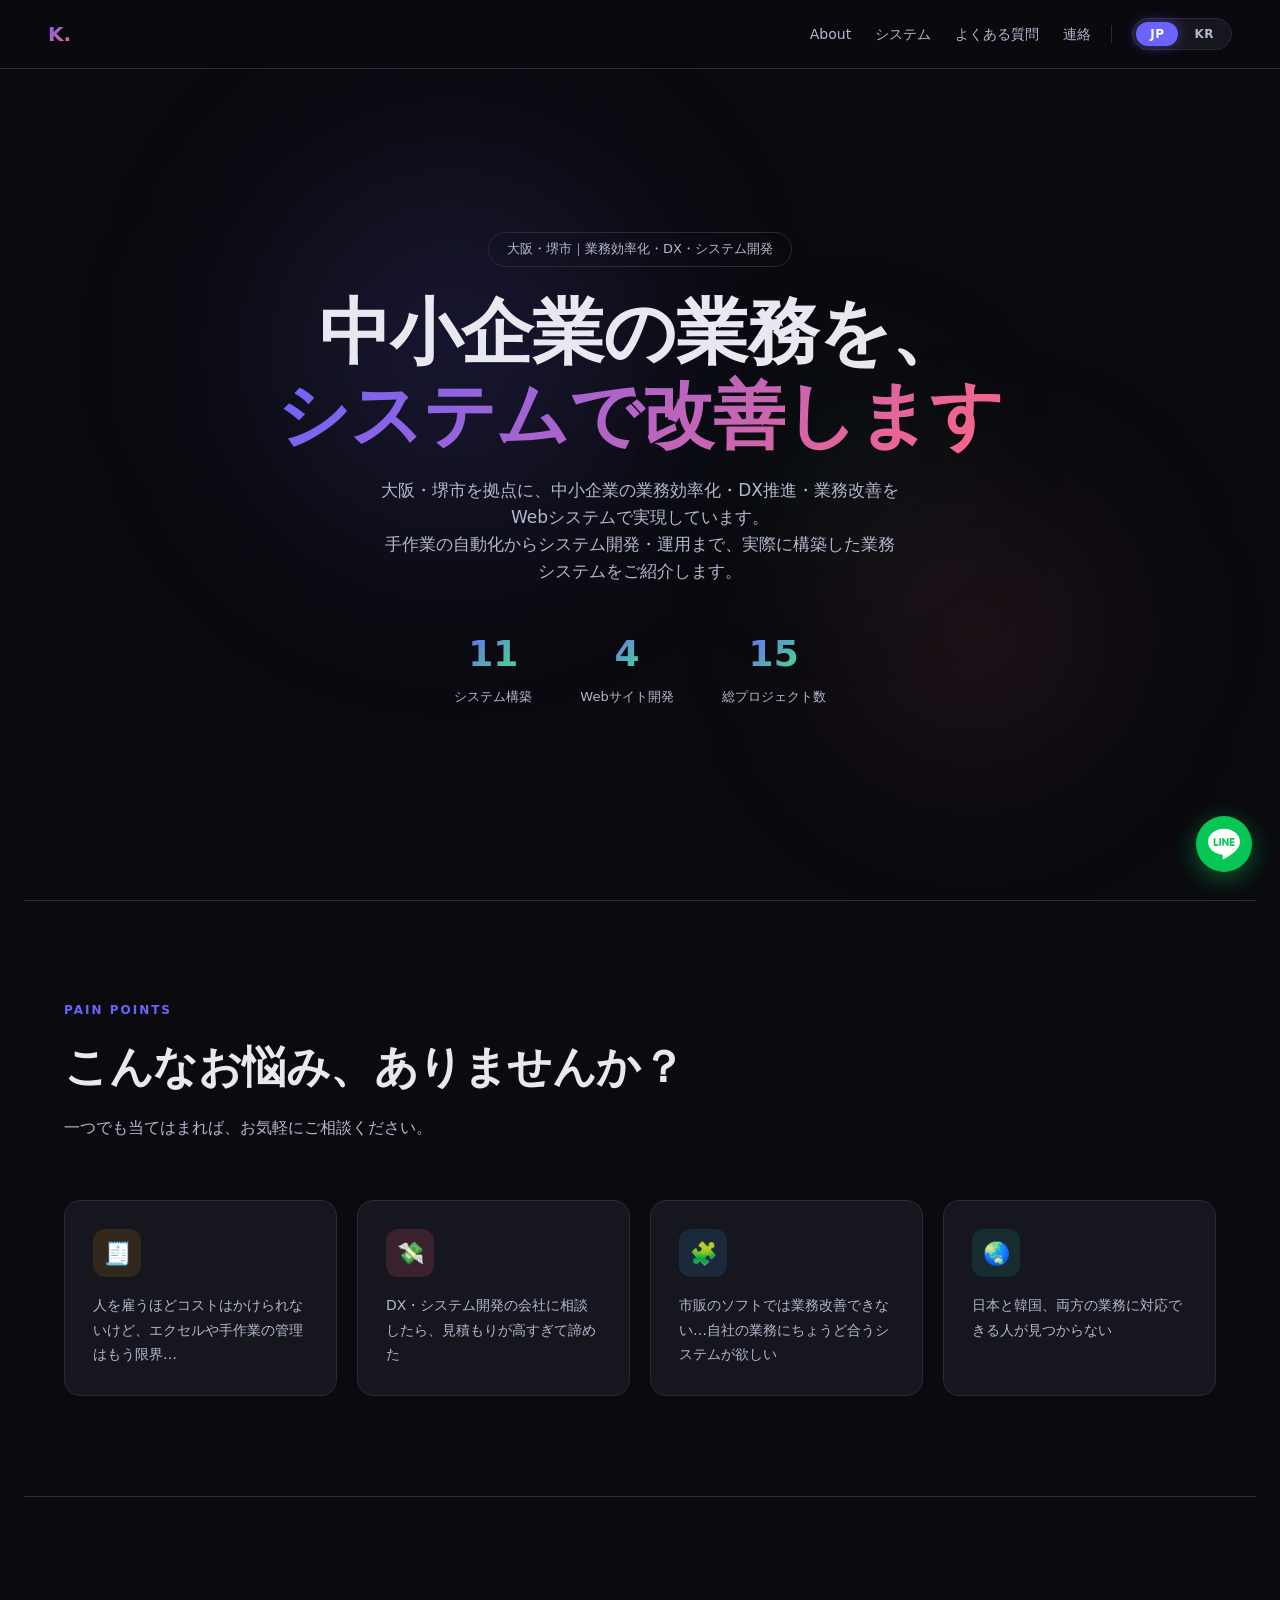
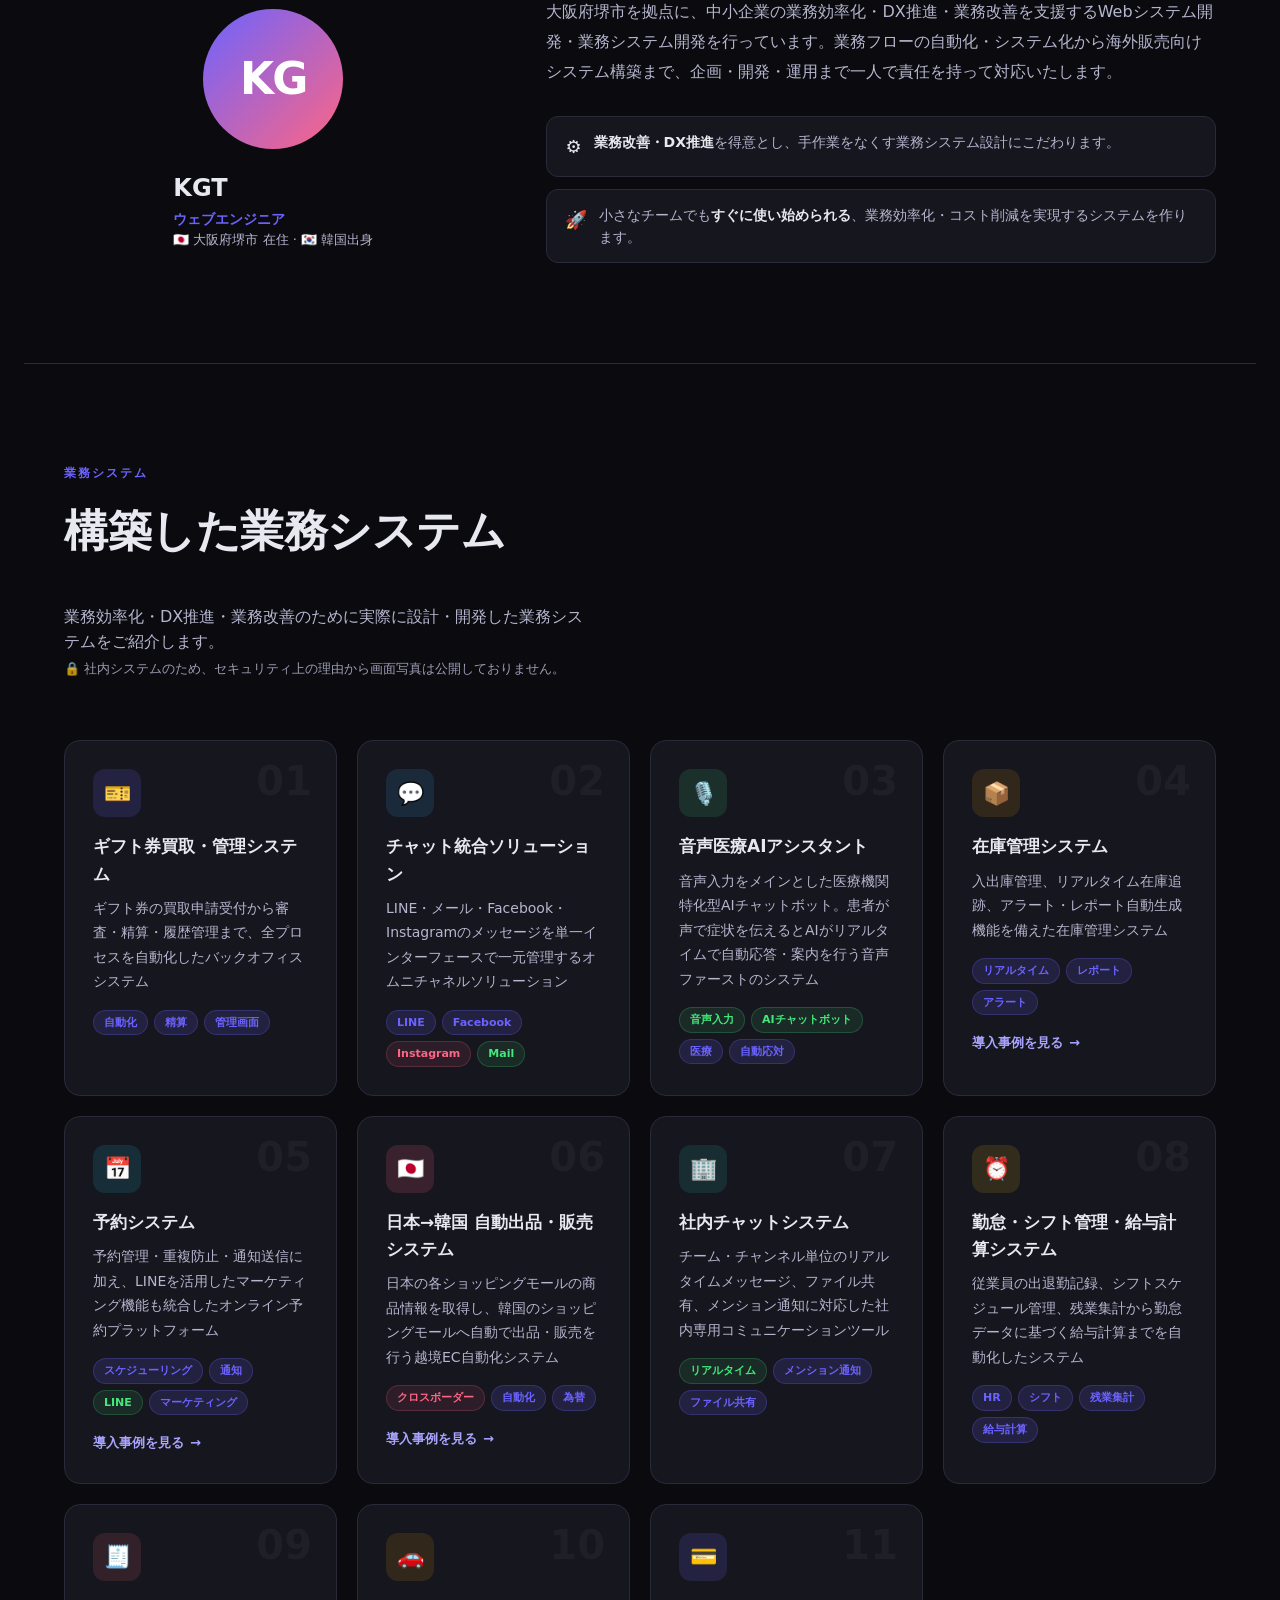
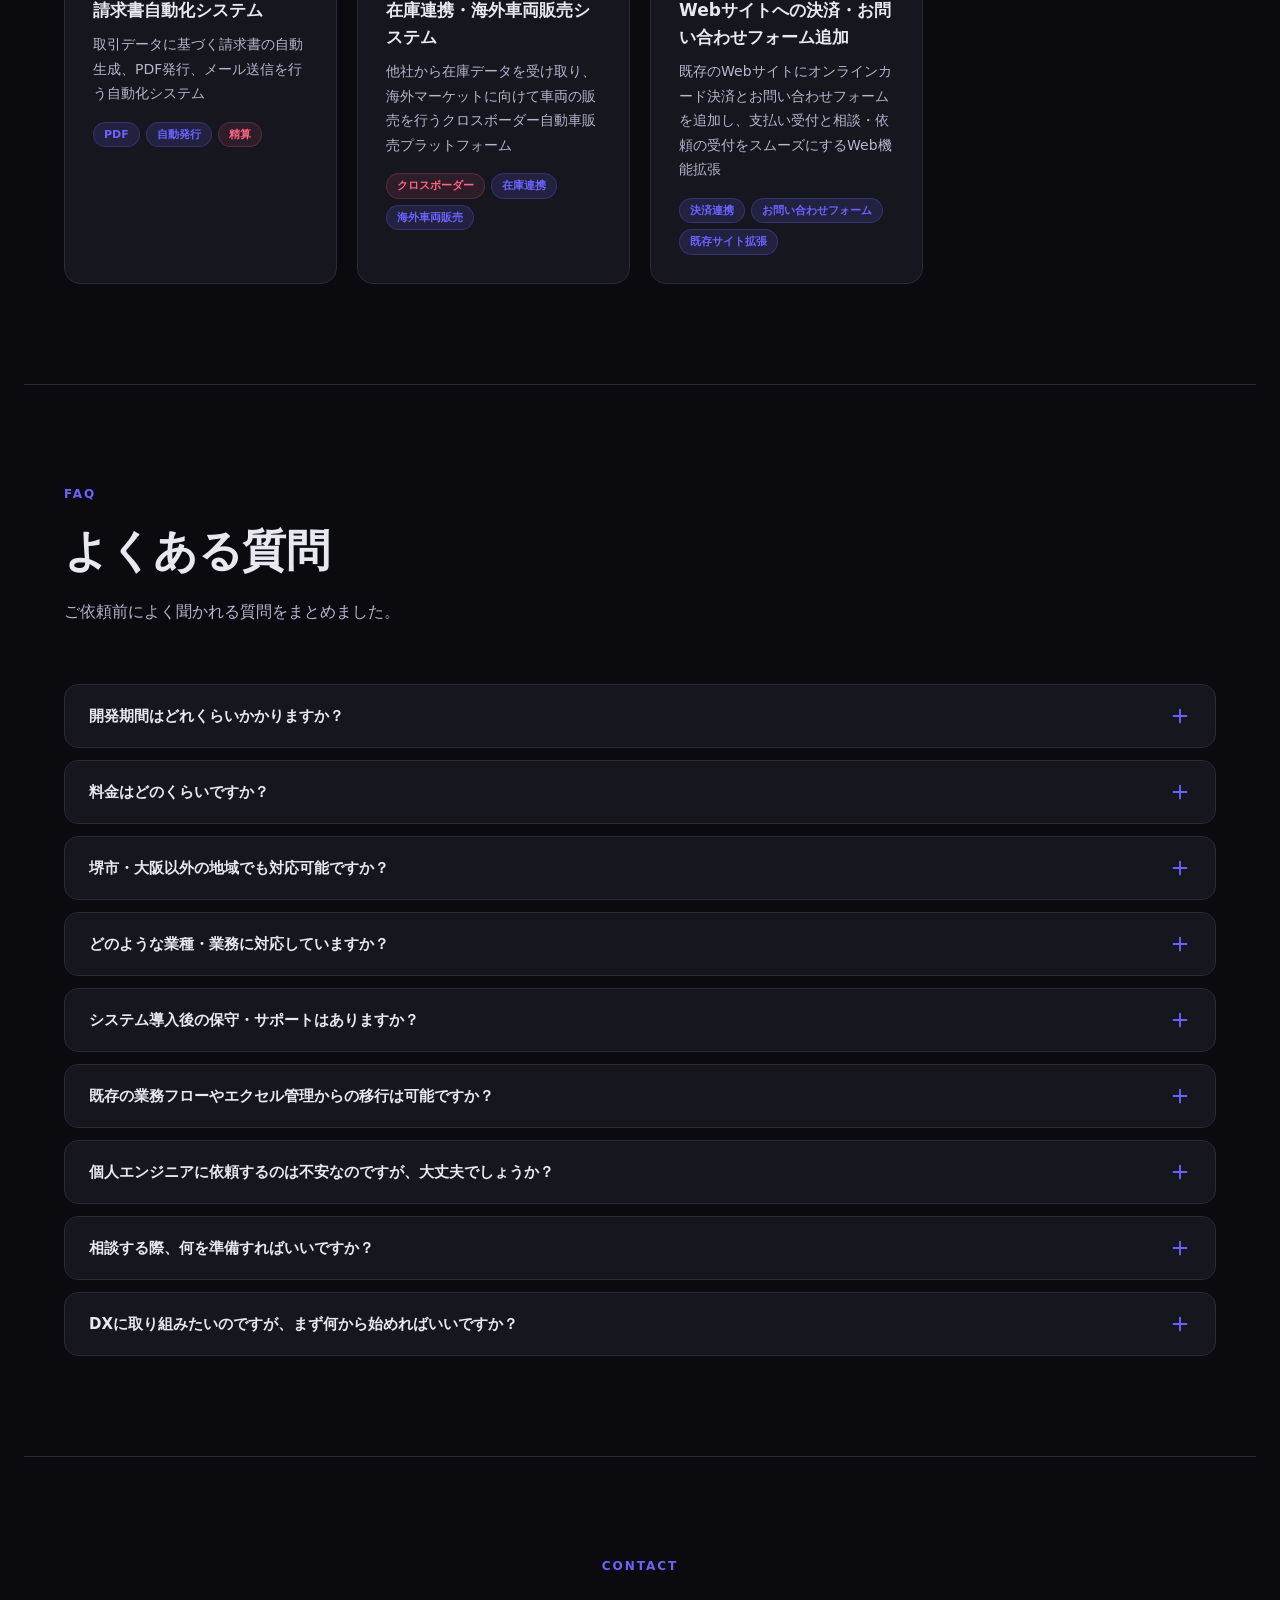
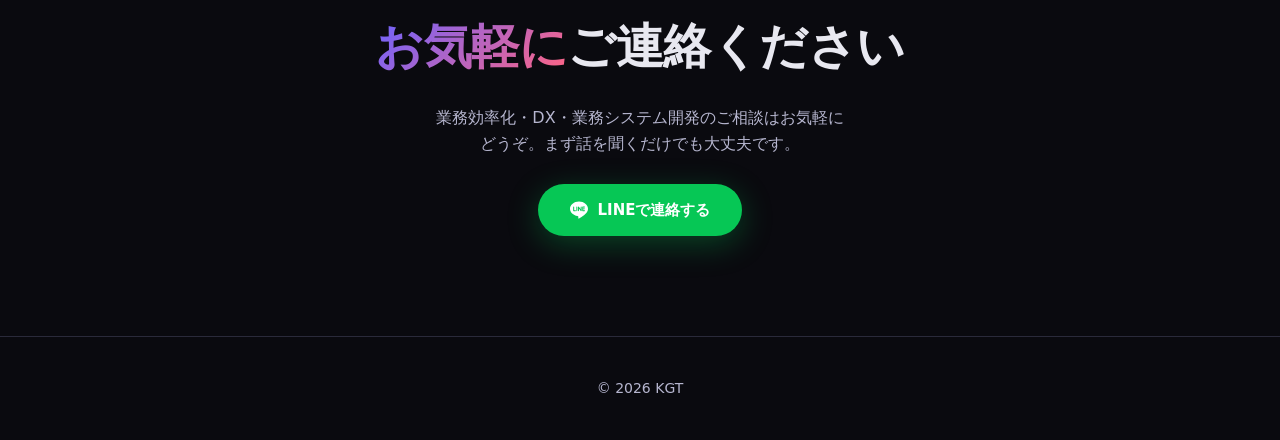
==== commit 8e29f4af: "+ 내용 추가" ====
--- a/index.html
+++ b/index.html
@@ -4,7 +4,7 @@
   <meta charset="UTF-8" />
   <meta name="viewport" content="width=device-width, initial-scale=1.0" />
   <title>堺市・大阪｜中小企業の業務効率化・DX・システム開発｜KGT</title>
-  <meta name="description" content="大阪府堺市を拠点に、中小企業の業務効率化・DX推進・業務改善を支援するWebシステム・業務システム開発。手作業の自動化・システム開発の実績10件公開中。大阪・全国対応。まずはご相談ください。" />
+  <meta name="description" content="大阪府堺市を拠点に、中小企業の業務効率化・DX推進・業務改善を支援するWebシステム・業務システム開発。手作業の自動化・システム開発の実績11件公開中。大阪・全国対応。まずはご相談ください。" />
   <meta name="robots" content="index, follow, max-image-preview:large" />
   <link rel="canonical" href="https://www.gutae.dev/" />
   <link rel="alternate" hreflang="ja" href="https://www.gutae.dev/" />
@@ -19,7 +19,7 @@
   <meta property="og:type" content="website" />
   <meta property="og:url" content="https://www.gutae.dev/" />
   <meta property="og:title" content="中小企業の業務効率化・DX・システム開発｜堺市・大阪｜KGT" />
-  <meta property="og:description" content="大阪府堺市を拠点に、中小企業の業務効率化・DX推進・業務改善を支援するWebシステム開発。業務システム・業務自動化の実績10件公開中。" />
+  <meta property="og:description" content="大阪府堺市を拠点に、中小企業の業務効率化・DX推進・業務改善を支援するWebシステム開発。業務システム・業務自動化の実績11件公開中。" />
   <meta property="og:image" content="https://www.gutae.dev/images/service1.jpg" />
   <meta property="og:image:width" content="1300" />
   <meta property="og:image:height" content="737" />
@@ -79,7 +79,7 @@
       { "@type": "Question", "name": "どのような業種・業務に対応していますか？", "acceptedAnswer": { "@type": "Answer", "text": "在庫管理、予約システム、チャット統合、請求書発行、勤怠管理など、業種を問わず手作業が多くて困っている業務全般に対応しています。" } },
       { "@type": "Question", "name": "システム導入後の保守・サポートはありますか？", "acceptedAnswer": { "@type": "Answer", "text": "はい、納品後の運用サポート・保守・追加機能の開発にも対応しています。契約内容に応じてサポート体制をご用意します。" } },
       { "@type": "Question", "name": "既存の業務フローやエクセル管理からの移行は可能ですか？", "acceptedAnswer": { "@type": "Answer", "text": "もちろん可能です。現在お使いのエクセルや既存システムの内容をヒアリングし、業務を止めずに移行できるよう設計いたします。" } },
-      { "@type": "Question", "name": "個人エンジニアに依頼するのは不安なのですが、大丈夫でしょうか？", "acceptedAnswer": { "@type": "Answer", "text": "企画・設計・開発・運用まで一人で担当しているため、伝達ミスや余分な調整コストが発生せず、スピーディーかつ柔軟に対応できる点が強みです。実際に10件以上のシステムを稼働させてきた実績があります。" } },
+      { "@type": "Question", "name": "個人エンジニアに依頼するのは不安なのですが、大丈夫でしょうか？", "acceptedAnswer": { "@type": "Answer", "text": "企画・設計・開発・運用まで一人で担当しているため、伝達ミスや余分な調整コストが発生せず、スピーディーかつ柔軟に対応できる点が強みです。実際に11件以上のシステムを稼働させてきた実績があります。" } },
       { "@type": "Question", "name": "相談する際、何を準備すればいいですか？", "acceptedAnswer": { "@type": "Answer", "text": "特別な準備は不要です。今困っていることと理想の状態をざっくりお伝えいただくだけで構いません。詳細はヒアリングしながら一緒に整理していきます。" } },
       { "@type": "Question", "name": "DXに取り組みたいのですが、まず何から始めればいいですか？", "acceptedAnswer": { "@type": "Answer", "text": "まずはどの業務で一番手が取られているかを特定するところから始めましょう。大規模なIT投資は不要で、手作業が多い業務を一つシステム化するだけで大きな業務改善・業務効率化につながります。スモールスタートでDXを進めたい方はお気軽にご相談ください。" } }
     ]
@@ -518,7 +518,7 @@
   <p data-i18n="hero_p">大阪・堺市を拠点に、中小企業の業務効率化・DX推進・業務改善をWebシステムで実現しています。<br>手作業の自動化からシステム開発・運用まで、実際に構築した業務システムをご紹介します。</p>
   <div class="hero-stats">
     <div class="stat">
-      <span class="stat-num" data-count="10">0</span>
+      <span class="stat-num" data-count="11">0</span>
       <span class="stat-label" data-i18n="stat_systems">システム構築</span>
     </div>
     <div class="stat">
@@ -526,7 +526,7 @@
       <span class="stat-label" data-i18n="stat_websites">Webサイト開発</span>
     </div>
     <div class="stat">
-      <span class="stat-num" data-count="14">0</span>
+      <span class="stat-num" data-count="15">0</span>
       <span class="stat-label" data-i18n="stat_total">総プロジェクト数</span>
     </div>
   </div>
@@ -595,9 +595,10 @@
     <div class="card reveal"><span class="card-num">05</span><div class="card-icon icon-cyan">📅</div><div class="card-title" data-i18n="s5_title">予約システム</div><div class="card-desc" data-i18n="s5_desc">予約管理・重複防止・通知送信に加え、LINEを活用したマーケティング機能も統合したオンライン予約プラットフォーム</div><div class="card-tags"><span class="tag" data-i18n="t_schedule">スケジューリング</span><span class="tag" data-i18n="t_notify">通知</span><span class="tag green">LINE</span><span class="tag" data-i18n="t_marketing">マーケティング</span></div><a class="case-link" href="/cases/line-reservation.html" data-i18n="case_more">導入事例を見る</a></div>
     <div class="card reveal"><span class="card-num">06</span><div class="card-icon icon-pink">🇯🇵</div><div class="card-title" data-i18n="s6_title">日本→韓国 自動出品・販売システム</div><div class="card-desc" data-i18n="s6_desc">日本の各ショッピングモールの商品情報を取得し、韓国のショッピングモールへ自動で出品・販売を行う越境EC自動化システム</div><div class="card-tags"><span class="tag pink" data-i18n="t_crossborder">クロスボーダー</span><span class="tag" data-i18n="t_auto">自動化</span><span class="tag" data-i18n="t_exchange">為替</span></div><a class="case-link" href="/cases/cross-border-ecommerce.html" data-i18n="case_more">導入事例を見る</a></div>
     <div class="card reveal"><span class="card-num">07</span><div class="card-icon icon-teal">🏢</div><div class="card-title" data-i18n="s7_title">社内チャットシステム</div><div class="card-desc" data-i18n="s7_desc">チーム・チャンネル単位のリアルタイムメッセージ、ファイル共有、メンション通知に対応した社内専用コミュニケーションツール</div><div class="card-tags"><span class="tag green" data-i18n="t_realtime">リアルタイム</span><span class="tag" data-i18n="t_mention">メンション通知</span><span class="tag" data-i18n="t_fileshare">ファイル共有</span></div></div>
-    <div class="card reveal"><span class="card-num">08</span><div class="card-icon icon-yellow">⏰</div><div class="card-title" data-i18n="s8_title">勤怠・シフト管理システム</div><div class="card-desc" data-i18n="s8_desc">従業員の出退勤記録、シフトスケジュール管理、残業集計を自動化したシステム</div><div class="card-tags"><span class="tag">HR</span><span class="tag" data-i18n="t_shift">シフト</span><span class="tag" data-i18n="t_overtime">残業集計</span></div></div>
+    <div class="card reveal"><span class="card-num">08</span><div class="card-icon icon-yellow">⏰</div><div class="card-title" data-i18n="s8_title">勤怠・シフト管理・給与計算システム</div><div class="card-desc" data-i18n="s8_desc">従業員の出退勤記録、シフトスケジュール管理、残業集計から勤怠データに基づく給与計算までを自動化したシステム</div><div class="card-tags"><span class="tag">HR</span><span class="tag" data-i18n="t_shift">シフト</span><span class="tag" data-i18n="t_overtime">残業集計</span><span class="tag" data-i18n="t_payroll">給与計算</span></div></div>
     <div class="card reveal"><span class="card-num">09</span><div class="card-icon icon-red">🧾</div><div class="card-title" data-i18n="s9_title">請求書自動化システム</div><div class="card-desc" data-i18n="s9_desc">取引データに基づく請求書の自動生成、PDF発行、メール送信を行う自動化システム</div><div class="card-tags"><span class="tag">PDF</span><span class="tag" data-i18n="t_auto_issue">自動発行</span><span class="tag pink" data-i18n="t_settlement">精算</span></div></div>
     <div class="card reveal"><span class="card-num">10</span><div class="card-icon icon-orange">🚗</div><div class="card-title" data-i18n="s10_title">在庫連携・海外車両販売システム</div><div class="card-desc" data-i18n="s10_desc">他社から在庫データを受け取り、海外マーケットに向けて車両の販売を行うクロスボーダー自動車販売プラットフォーム</div><div class="card-tags"><span class="tag pink" data-i18n="t_crossborder">クロスボーダー</span><span class="tag" data-i18n="t_stock_sync">在庫連携</span><span class="tag" data-i18n="t_car_sales">海外車両販売</span></div></div>
+    <div class="card reveal"><span class="card-num">11</span><div class="card-icon icon-purple">💳</div><div class="card-title" data-i18n="s11_title">Webサイトへの決済・お問い合わせフォーム追加</div><div class="card-desc" data-i18n="s11_desc">既存のWebサイトにオンラインカード決済とお問い合わせフォームを追加し、支払い受付と相談・依頼の受付をスムーズにするWeb機能拡張</div><div class="card-tags"><span class="tag" data-i18n="t_payment">決済連携</span><span class="tag" data-i18n="t_contact_form">お問い合わせフォーム</span><span class="tag" data-i18n="t_website_extension">既存サイト拡張</span></div></div>
   </div>
   <div class="show-more-wrap">
     <button class="show-more-btn" id="systemsMoreBtn" type="button">
@@ -730,7 +731,7 @@
     </div>
     <div class="faq-item">
       <button class="faq-q" type="button"><span data-i18n="faq7_q">個人エンジニアに依頼するのは不安なのですが、大丈夫でしょうか？</span><svg class="faq-q-icon" viewBox="0 0 24 24" fill="none" stroke="currentColor" stroke-width="2" stroke-linecap="round"><path d="M12 5v14M5 12h14"/></svg></button>
-      <div class="faq-a-wrap"><div class="faq-a" data-i18n="faq7_a">企画・設計・開発・運用まで一人で担当しているため、伝達ミスや余分な調整コストが発生せず、スピーディーかつ柔軟に対応できる点が強みです。実際に10件以上のシステムを稼働させてきた実績がありますので、まずはお気軽にご相談ください。</div></div>
+      <div class="faq-a-wrap"><div class="faq-a" data-i18n="faq7_a">企画・設計・開発・運用まで一人で担当しているため、伝達ミスや余分な調整コストが発生せず、スピーディーかつ柔軟に対応できる点が強みです。実際に11件以上のシステムを稼働させてきた実績がありますので、まずはお気軽にご相談ください。</div></div>
     </div>
     <div class="faq-item">
       <button class="faq-q" type="button"><span data-i18n="faq8_q">相談する際、何を準備すればいいですか？</span><svg class="faq-q-icon" viewBox="0 0 24 24" fill="none" stroke="currentColor" stroke-width="2" stroke-linecap="round"><path d="M12 5v14M5 12h14"/></svg></button>
@@ -806,9 +807,11 @@
     s5_title:'予約システム', s5_desc:'予約管理・重複防止・通知送信に加え、LINEを活用したマーケティング機能も統合したオンライン予約プラットフォーム',
     s6_title:'日本→韓国 自動出品・販売システム', s6_desc:'日本の各ショッピングモールの商品情報を取得し、韓国のショッピングモールへ自動で出品・販売を行う越境EC自動化システム',
     s7_title:'社内チャットシステム', s7_desc:'チーム・チャンネル単位のリアルタイムメッセージ、ファイル共有、メンション通知に対応した社内専用コミュニケーションツール',
-    s8_title:'勤怠・シフト管理システム', s8_desc:'従業員の出退勤記録、シフトスケジュール管理、残業集計を自動化したシステム',
+    s8_title:'勤怠・シフト管理・給与計算システム', s8_desc:'従業員の出退勤記録、シフトスケジュール管理、残業集計から勤怠データに基づく給与計算までを自動化したシステム',
     s9_title:'請求書自動化システム', s9_desc:'取引データに基づく請求書の自動生成、PDF発行、メール送信を行う自動化システム',
     s10_title:'在庫連携・海外車両販売システム', s10_desc:'他社から在庫データを受け取り、海外マーケットに向けて車両の販売を行うクロスボーダー自動車販売プラットフォーム',
+    s11_title:'Webサイトへの決済・お問い合わせフォーム追加', s11_desc:'既存のWebサイトにオンラインカード決済とお問い合わせフォームを追加し、支払い受付と相談・依頼の受付をスムーズにするWeb機能拡張',
+    t_contact_form:'お問い合わせフォーム', t_website_extension:'既存サイト拡張',
     case_more:'導入事例を見る',
     sys_more:'もっと見る', sys_less:'閉じる',
     stack_title:'使用技術', stack_desc:'企画から完成・運用まで、一人で全部対応します。',
@@ -833,7 +836,7 @@
     faq6_q:'既存の業務フローやエクセル管理からの移行は可能ですか？',
     faq6_a:'もちろん可能です。現在お使いのエクセルや既存システムの内容をヒアリングし、業務を止めずに移行できるよう設計いたします。',
     faq7_q:'個人エンジニアに依頼するのは不安なのですが、大丈夫でしょうか？',
-    faq7_a:'企画・設計・開発・運用まで一人で担当しているため、伝達ミスや余分な調整コストが発生せず、スピーディーかつ柔軟に対応できる点が強みです。実際に10件以上のシステムを稼働させてきた実績がありますので、まずはお気軽にご相談ください。',
+    faq7_a:'企画・設計・開発・運用まで一人で担当しているため、伝達ミスや余分な調整コストが発生せず、スピーディーかつ柔軟に対応できる点が強みです。実際に11件以上のシステムを稼働させてきた実績がありますので、まずはお気軽にご相談ください。',
     faq8_q:'相談する際、何を準備すればいいですか？',
     faq8_a:'特別な準備は不要です。「今困っていること」「理想の状態」をざっくりお伝えいただくだけで構いません。詳細はヒアリングしながら一緒に整理していきます。',
     faq9_q:'DXに取り組みたいのですが、まず何から始めればいいですか？',
@@ -847,7 +850,7 @@
     t_realtime:'リアルタイム', t_report:'レポート', t_alert:'アラート',
     t_schedule:'スケジューリング', t_notify:'通知', t_calendar:'カレンダー', t_marketing:'マーケティング',
     t_crossborder:'クロスボーダー', t_exchange:'為替', t_fileshare:'ファイル共有', t_mention:'メンション通知', t_stock_sync:'在庫連携', t_car_sales:'海外車両販売',
-    t_shift:'シフト', t_overtime:'残業集計', t_auto_issue:'自動発行',
+    t_shift:'シフト', t_overtime:'残業集計', t_payroll:'給与計算', t_auto_issue:'自動発行',
     t_responsive:'レスポンシブ', t_corporate:'コーポレート', t_landing:'ランディング',
     t_instant_quote:'即時査定', t_cta:'CTA最適化', t_matching:'マッチング', t_recruit:'採用',
     t_ec:'EC', t_payment:'決済連携', t_order:'注文管理',
@@ -857,7 +860,7 @@
     nav_about:'소개', nav_systems:'시스템', nav_websites:'웹사이트', nav_faq:'자주 묻는 질문', nav_contact:'연락',
     hero_badge:'일본 오사카｜업무 자동화·웹시스템 개발',
     hero_h1:'반복되는 업무를<br><span>시스템으로 자동화합니다</span>',
-    hero_p:'일본 오사카를 거점으로, 중소기업의 \'반복되는 수작업\'을 업무 자동화 시스템으로 해결하는 한국인 웹개발자입니다.\n일본-한국 크로스보더 시스템 등 실제 구축한 사례 10건을 소개합니다.',
+    hero_p:'일본 오사카를 거점으로, 중소기업의 \'반복되는 수작업\'을 업무 자동화 시스템으로 해결하는 한국인 웹개발자입니다.\n일본-한국 크로스보더 시스템 등 실제 구축한 사례 11건을 소개합니다.',
     stat_systems:'시스템 구축', stat_websites:'웹사이트 개발', stat_total:'총 프로젝트',
     pain_tag:'Pain Points', pain_title:'이런 고민 있으신가요?',
     pain_desc:'하나라도 해당된다면 편하게 연락주세요.',
@@ -878,9 +881,11 @@
     s5_title:'예약 시스템', s5_desc:'예약 관리, 중복 방지, 알림 발송에 더해 LINE을 활용한 마케팅 기능을 통합한 온라인 예약 플랫폼',
     s6_title:'일본→한국 자동 출품·판매 시스템', s6_desc:'일본 각 쇼핑몰의 상품 정보를 수집해 한국 쇼핑몰에 자동으로 등록·판매하는 크로스보더 이커머스 자동화 시스템',
     s7_title:'사내 채팅 시스템', s7_desc:'팀·채널 기반 실시간 메시지, 파일 공유, 멘션 알림을 지원하는 사내 전용 커뮤니케이션 툴',
-    s8_title:'출퇴근 / 시프트 시스템', s8_desc:'직원 출퇴근 기록, 시프트 스케줄 배정, 초과근무 집계를 자동화한 시스템',
+    s8_title:'근태·시프트 관리·급여 계산 시스템', s8_desc:'직원 출퇴근 기록, 시프트 스케줄 배정, 초과근무 집계부터 근태 데이터 기반 급여 계산까지 자동화한 시스템',
     s9_title:'청구서 자동화 시스템', s9_desc:'거래 데이터 기반 청구서 자동 생성, PDF 발행, 이메일 발송을 자동화한 시스템',
     s10_title:'재고 연동 해외 차량 판매 시스템', s10_desc:'타사로부터 재고 데이터를 받아 해외 시장에 차량을 판매하는 크로스보더 자동차 판매 플랫폼',
+    s11_title:'웹사이트 결제·문의폼 추가', s11_desc:'기존 웹사이트에 온라인 카드 결제와 문의폼을 추가해 결제 및 상담·의뢰 접수를 간편하게 만드는 웹 기능 확장',
+    t_contact_form:'문의폼', t_website_extension:'기존 사이트 확장',
     case_more:'도입 사례 보기 (일본어)',
     sys_more:'더보기', sys_less:'접기',
     stack_title:'기술 스택', stack_desc:'기획부터 완성·운영까지, 혼자서 모두 대응합니다.',
@@ -905,7 +910,7 @@
     faq6_q:'기존 업무 방식(엑셀 등)에서의 이전도 가능한가요?',
     faq6_a:'물론 가능합니다. 현재 사용 중인 엑셀이나 기존 시스템 내용을 청취한 후, 업무 중단 없이 이전할 수 있도록 설계합니다.',
     faq7_q:'개인 엔지니어에게 맡기는 게 불안한데 괜찮을까요?',
-    faq7_a:'기획·설계·개발·운영까지 혼자 담당하기 때문에 전달 오류나 불필요한 조율 비용 없이 빠르고 유연하게 대응할 수 있다는 점이 강점입니다. 실제로 10건 이상의 시스템을 운영한 실적이 있으니 편하게 상담해주세요.',
+    faq7_a:'기획·설계·개발·운영까지 혼자 담당하기 때문에 전달 오류나 불필요한 조율 비용 없이 빠르고 유연하게 대응할 수 있다는 점이 강점입니다. 실제로 11건 이상의 시스템을 운영한 실적이 있으니 편하게 상담해주세요.',
     faq8_q:'상담 시 무엇을 준비하면 될까요?',
     faq8_a:'특별한 준비는 필요 없습니다. \'지금 곤란한 점\'과 \'원하는 모습\'을 간단히 알려주시면 됩니다. 자세한 내용은 상담하면서 함께 정리해 나가겠습니다.',
     faq9_q:'DX에 도전하고 싶은데 먼저 무엇부터 시작하면 좋을까요?',
@@ -919,7 +924,7 @@
     t_realtime:'실시간', t_report:'리포트', t_alert:'알림',
     t_schedule:'스케줄링', t_notify:'알림', t_calendar:'캘린더', t_marketing:'마케팅',
     t_crossborder:'크로스보더', t_exchange:'환율', t_fileshare:'파일공유', t_mention:'멘션 알림', t_stock_sync:'재고연동', t_car_sales:'해외차량판매',
-    t_shift:'스케줄', t_overtime:'초과근무 집계', t_auto_issue:'자동발행',
+    t_shift:'스케줄', t_overtime:'초과근무 집계', t_payroll:'급여 계산', t_auto_issue:'자동발행',
     t_responsive:'반응형', t_corporate:'코퍼레이트', t_landing:'랜딩페이지',
     t_instant_quote:'즉시견적', t_cta:'CTA최적화', t_matching:'매칭', t_recruit:'채용',
     t_ec:'이커머스', t_payment:'결제연동', t_order:'주문관리',
@@ -931,17 +936,17 @@
 const seoMeta = {
   ja: {
     title: '堺市・大阪｜中小企業の業務効率化・DX・システム開発｜KGT',
-    description: '大阪府堺市を拠点に、中小企業の業務効率化・DX推進・業務改善を支援するWebシステム・業務システム開発。手作業の自動化・システム開発の実績10件公開中。大阪・全国対応。まずはご相談ください。',
+    description: '大阪府堺市を拠点に、中小企業の業務効率化・DX推進・業務改善を支援するWebシステム・業務システム開発。手作業の自動化・システム開発の実績11件公開中。大阪・全国対応。まずはご相談ください。',
     ogTitle: '中小企業の業務効率化・DX・システム開発｜堺市・大阪｜KGT',
-    ogDescription: '大阪府堺市を拠点に、中小企業の業務効率化・DX推進・業務改善を支援するWebシステム開発。業務システム・業務自動化の実績10件公開中。',
+    ogDescription: '大阪府堺市を拠点に、中小企業の業務効率化・DX推進・業務改善を支援するWebシステム開発。業務システム・業務自動化の実績11件公開中。',
     ogLocale: 'ja_JP',
     url: 'https://www.gutae.dev/'
   },
   ko: {
     title: '업무 자동화·웹시스템 개발 외주｜일본 오사카 한국인 웹개발자',
-    description: '일본 오사카 거주 한국인 웹개발자. 업무 자동화 프로그램, 재고관리·예약 시스템, 일본-한국 크로스보더 쇼핑몰 연동 시스템 개발. 실제 구축 사례 10건 공개. 한국어·일본어 상담 가능, 온라인 전국 대응.',
+    description: '일본 오사카 거주 한국인 웹개발자. 업무 자동화 프로그램, 재고관리·예약 시스템, 일본-한국 크로스보더 쇼핑몰 연동 시스템 개발. 실제 구축 사례 11건 공개. 한국어·일본어 상담 가능, 온라인 전국 대응.',
     ogTitle: '업무 자동화·웹시스템 개발｜일본 오사카 한국인 웹개발자',
-    ogDescription: '일본 오사카 거주 한국인 웹개발자. 업무 자동화 시스템, 일본-한국 크로스보더 시스템 개발. 실제 구축 사례 10건 공개, 한국어·일본어 상담 가능.',
+    ogDescription: '일본 오사카 거주 한국인 웹개발자. 업무 자동화 시스템, 일본-한국 크로스보더 시스템 개발. 실제 구축 사례 11건 공개, 한국어·일본어 상담 가능.',
     ogLocale: 'ko_KR',
     url: 'https://www.gutae.dev/ko'
   }
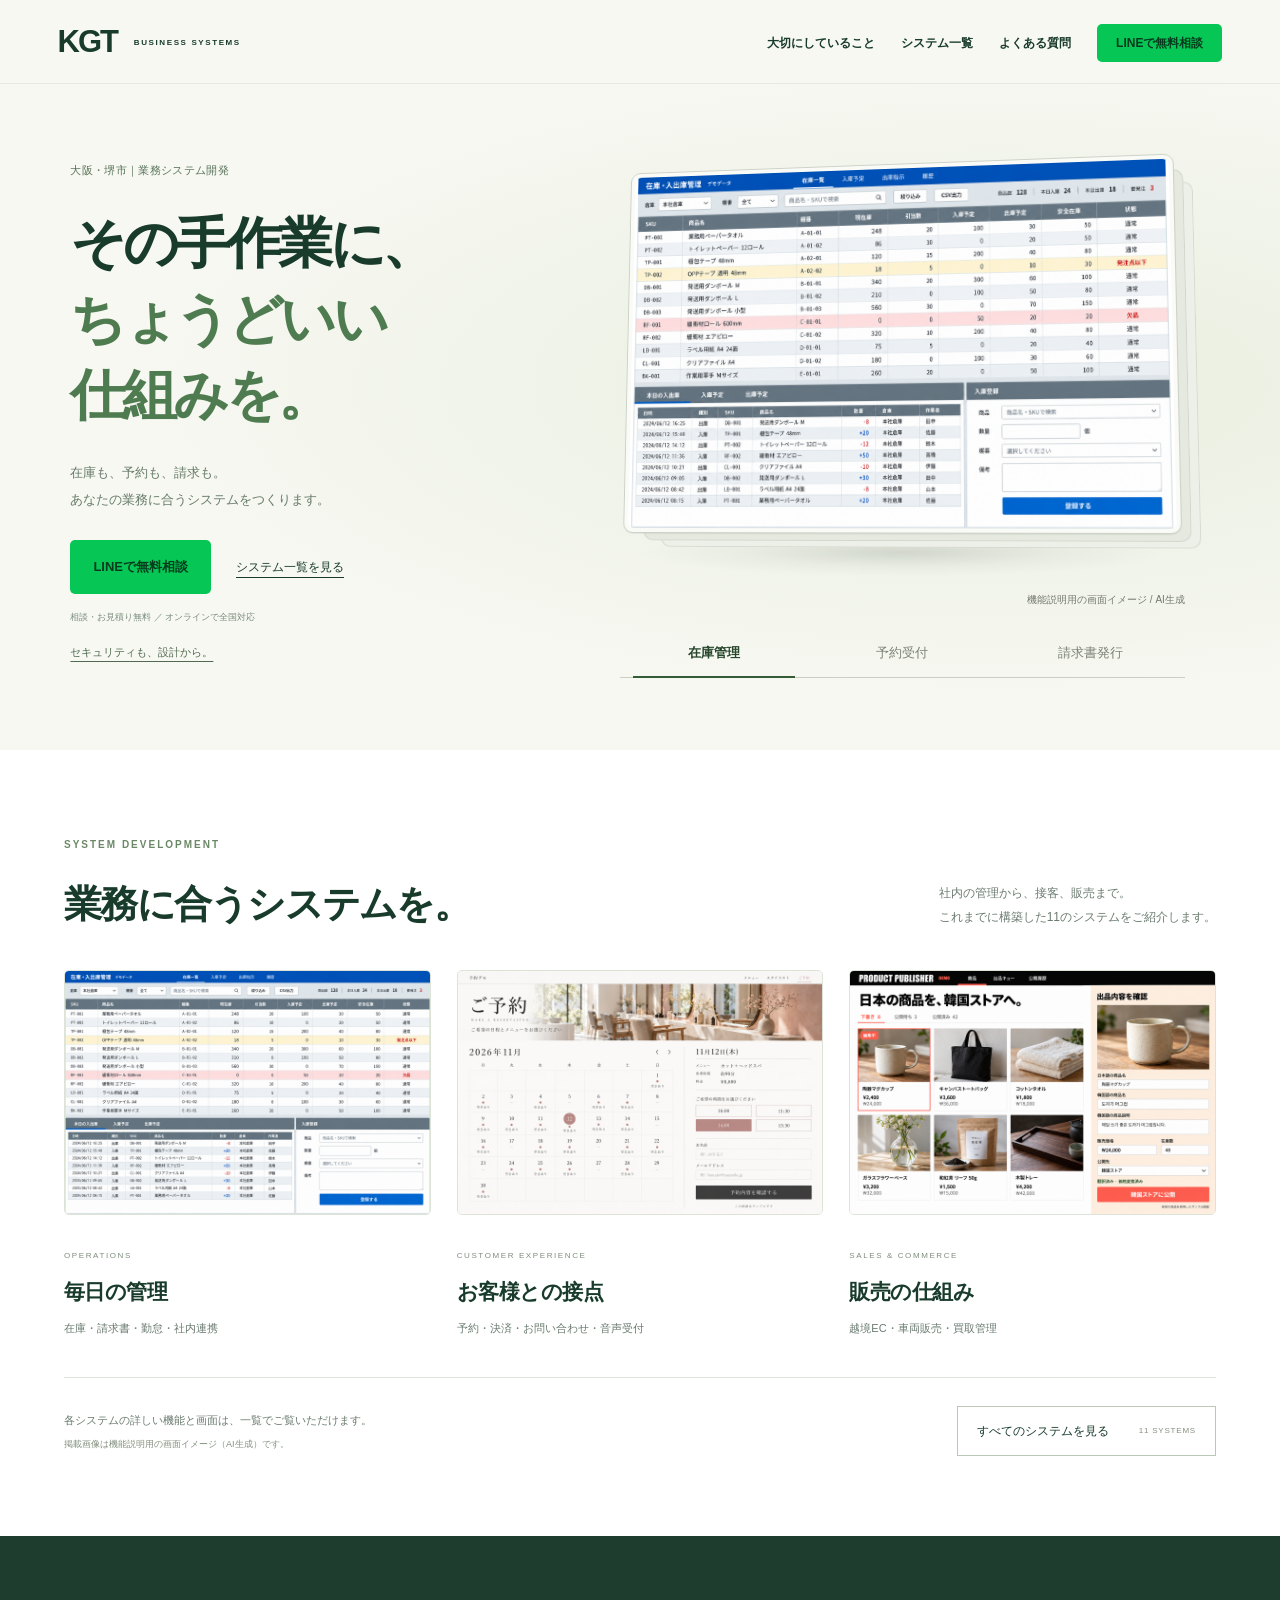
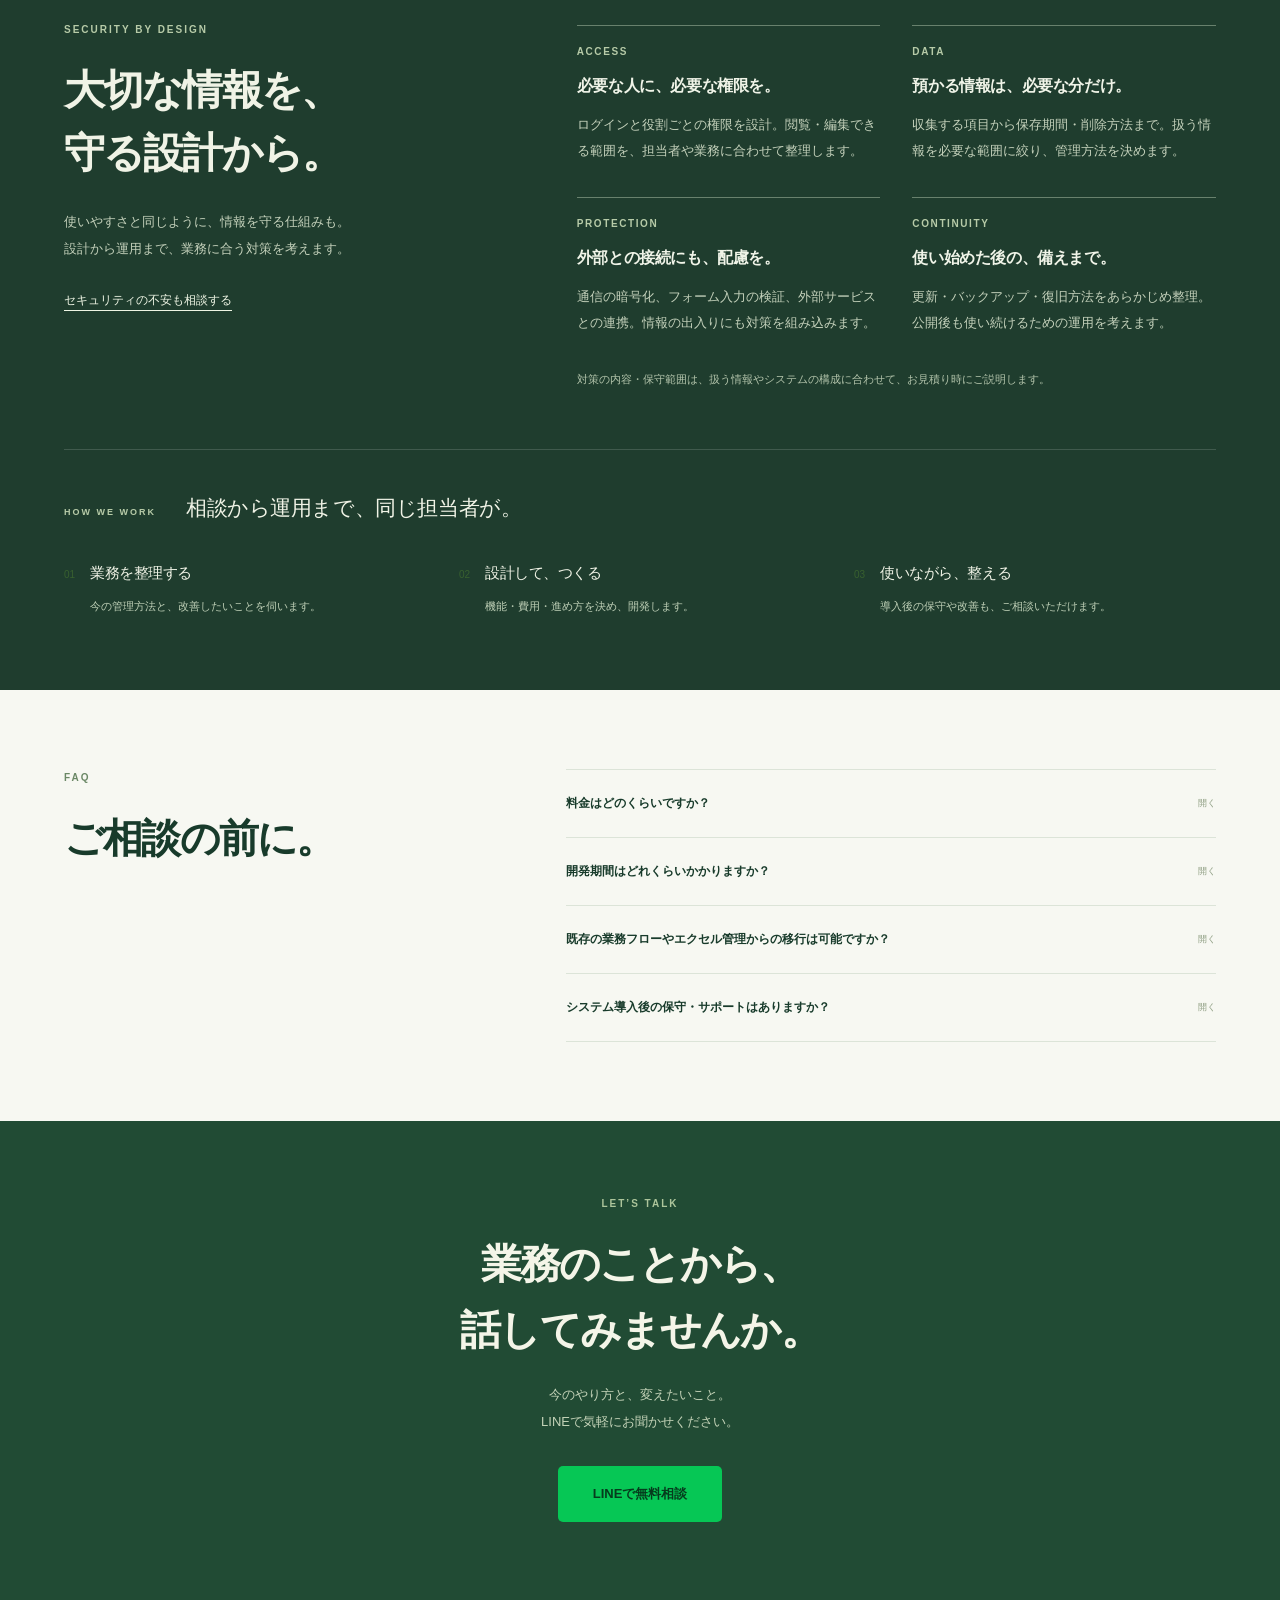
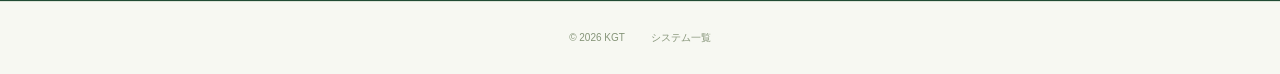
==== commit 022db5ba: "Remodel service site with 3D hero and unified systems catalog Add distinct service visuals, security" ====
--- a/index.html
+++ b/index.html
@@ -20,16 +20,16 @@
   <meta property="og:url" content="https://www.gutae.dev/" />
   <meta property="og:title" content="中小企業の業務効率化・DX・システム開発｜堺市・大阪｜KGT" />
   <meta property="og:description" content="大阪府堺市を拠点に、中小企業の業務効率化・DX推進・業務改善を支援するWebシステム開発。業務システム・業務自動化の実績11件公開中。" />
-  <meta property="og:image" content="https://www.gutae.dev/images/service1.jpg" />
-  <meta property="og:image:width" content="1300" />
-  <meta property="og:image:height" content="737" />
+  <meta property="og:image" content="https://www.gutae.dev/images/services/overview-v2.png" />
+  <meta property="og:image:width" content="1536" />
+  <meta property="og:image:height" content="1024" />
   <meta property="og:image:alt" content="KGTの業務システム開発・業務自動化サービス" />
   <meta property="og:locale" content="ja_JP" />
 
   <meta name="twitter:card" content="summary_large_image" />
   <meta name="twitter:title" content="堺市・大阪の中小企業向けWebシステム制作｜KGT" />
   <meta name="twitter:description" content="大阪府堺市を拠点に、中小企業向けWebシステム制作・業務自動化を行うフルスタックエンジニア。" />
-  <meta name="twitter:image" content="https://www.gutae.dev/images/service1.jpg" />
+  <meta name="twitter:image" content="https://www.gutae.dev/images/services/overview-v2.png" />
   <meta name="twitter:image:alt" content="KGTの業務システム開発・業務自動化サービス" />
 
   <script type="application/ld+json">
@@ -40,10 +40,10 @@
     "name": "KGT - Webシステム制作",
     "url": "https://www.gutae.dev/",
     "logo": "https://www.gutae.dev/images/logo-512.png",
-    "image": "https://www.gutae.dev/images/service1.jpg",
+    "image": "https://www.gutae.dev/images/services/overview-v2.png",
     "description": "大阪府堺市を拠点に、中小企業の業務効率化・DX推進・業務改善を支援するWebシステム・業務システム開発。手作業の自動化からシステム開発・運用まで一人で対応。",
     "serviceType": ["業務システム開発", "業務自動化", "DX支援", "業務効率化", "Webシステム制作"],
-    "knowsLanguage": ["ja", "ko"],
+    "knowsLanguage": ["ja"],
     "address": {
       "@type": "PostalAddress",
       "addressLocality": "堺市",
@@ -70,1008 +70,206 @@
 
   <script type="application/ld+json">
   {
-    "@context": "https://schema.org",
-    "@type": "FAQPage",
-    "mainEntity": [
-      { "@type": "Question", "name": "開発期間はどれくらいかかりますか？", "acceptedAnswer": { "@type": "Answer", "text": "システムの規模により異なりますが、シンプルな業務システムで2〜4週間、複雑な統合システムで1〜3ヶ月程度が目安です。ご相談時にヒアリングしたうえで、具体的なスケジュールをご提示します。" } },
-      { "@type": "Question", "name": "料金はどのくらいですか？", "acceptedAnswer": { "@type": "Answer", "text": "機能や規模によって大きく変わるため、まずは無料でご相談・お見積りを行っています。要件をヒアリングした上で、明確な金額をご提示しますので、まずはお気軽にご連絡ください。" } },
-      { "@type": "Question", "name": "堺市・大阪以外の地域でも対応可能ですか？", "acceptedAnswer": { "@type": "Answer", "text": "はい、可能です。オンラインでのヒアリング・打ち合わせに対応しており、全国どこからでもご依頼いただけます。" } },
-      { "@type": "Question", "name": "どのような業種・業務に対応していますか？", "acceptedAnswer": { "@type": "Answer", "text": "在庫管理、予約システム、チャット統合、請求書発行、勤怠管理など、業種を問わず手作業が多くて困っている業務全般に対応しています。" } },
-      { "@type": "Question", "name": "システム導入後の保守・サポートはありますか？", "acceptedAnswer": { "@type": "Answer", "text": "はい、納品後の運用サポート・保守・追加機能の開発にも対応しています。契約内容に応じてサポート体制をご用意します。" } },
-      { "@type": "Question", "name": "既存の業務フローやエクセル管理からの移行は可能ですか？", "acceptedAnswer": { "@type": "Answer", "text": "もちろん可能です。現在お使いのエクセルや既存システムの内容をヒアリングし、業務を止めずに移行できるよう設計いたします。" } },
-      { "@type": "Question", "name": "個人エンジニアに依頼するのは不安なのですが、大丈夫でしょうか？", "acceptedAnswer": { "@type": "Answer", "text": "企画・設計・開発・運用まで一人で担当しているため、伝達ミスや余分な調整コストが発生せず、スピーディーかつ柔軟に対応できる点が強みです。実際に11件以上のシステムを稼働させてきた実績があります。" } },
-      { "@type": "Question", "name": "相談する際、何を準備すればいいですか？", "acceptedAnswer": { "@type": "Answer", "text": "特別な準備は不要です。今困っていることと理想の状態をざっくりお伝えいただくだけで構いません。詳細はヒアリングしながら一緒に整理していきます。" } },
-      { "@type": "Question", "name": "DXに取り組みたいのですが、まず何から始めればいいですか？", "acceptedAnswer": { "@type": "Answer", "text": "まずはどの業務で一番手が取られているかを特定するところから始めましょう。大規模なIT投資は不要で、手作業が多い業務を一つシステム化するだけで大きな業務改善・業務効率化につながります。スモールスタートでDXを進めたい方はお気軽にご相談ください。" } }
-    ]
-  }
+  "@context": "https://schema.org",
+  "@type": "FAQPage",
+  "mainEntity": [
+    {
+      "@type": "Question",
+      "name": "料金はどのくらいですか？",
+      "acceptedAnswer": {
+        "@type": "Answer",
+        "text": "機能や規模によって大きく変わるため、まずは無料でご相談・お見積りを行っています。要件をヒアリングした上で、明確な金額をご提示しますので、まずはお気軽にご連絡ください。"
+      }
+    },
+    {
+      "@type": "Question",
+      "name": "開発期間はどれくらいかかりますか？",
+      "acceptedAnswer": {
+        "@type": "Answer",
+        "text": "システムの規模により異なりますが、シンプルな業務システムで2〜4週間、複雑な統合システムで1〜3ヶ月程度が目安です。ご相談時にヒアリングしたうえで、具体的なスケジュールをご提示します。"
+      }
+    },
+    {
+      "@type": "Question",
+      "name": "既存の業務フローやエクセル管理からの移行は可能ですか？",
+      "acceptedAnswer": {
+        "@type": "Answer",
+        "text": "もちろん可能です。現在お使いのエクセルや既存システムの内容をヒアリングし、業務を止めずに移行できるよう設計いたします。"
+      }
+    },
+    {
+      "@type": "Question",
+      "name": "システム導入後の保守・サポートはありますか？",
+      "acceptedAnswer": {
+        "@type": "Answer",
+        "text": "はい、納品後の運用サポート・保守・追加機能の開発にも対応しています。長期的に安心してご利用いただけるよう、契約内容に応じてサポート体制をご用意します。"
+      }
+    }
+  ]
+}
   </script>
 
-  <style>
-    *, *::before, *::after { box-sizing: border-box; margin: 0; padding: 0; }
-
-    :root {
-      --bg: #0a0a0f;
-      --card: #16161f;
-      --border: #2a2a3a;
-      --accent: #6c63ff;
-      --accent2: #ff6584;
-      --accent3: #43e97b;
-      --text: #e8e8f0;
-      --muted: #b6b6cf;
-      --radius: 16px;
-    }
-
-    html { scroll-behavior: smooth; }
-    body {
-      background: var(--bg);
-      color: var(--text);
-      font-family: -apple-system, 'Hiragino Sans', 'Noto Sans JP', 'Segoe UI', system-ui, sans-serif;
-      font-size: 16px;
-      line-height: 1.6;
-      min-height: 100vh;
-      overflow-x: hidden;
-    }
-
-    /* ── KEYFRAMES ── */
-    @keyframes fadeUp {
-      from { opacity: 0; transform: translateY(32px); }
-      to   { opacity: 1; transform: translateY(0); }
-    }
-    @keyframes floatOrb1 {
-      0%,100% { transform: translate(0,0) scale(1); }
-      33%      { transform: translate(40px,-30px) scale(1.08); }
-      66%      { transform: translate(-20px,20px) scale(.95); }
-    }
-    @keyframes floatOrb2 {
-      0%,100% { transform: translate(0,0) scale(1); }
-      40%      { transform: translate(-30px,40px) scale(1.1); }
-      70%      { transform: translate(20px,-15px) scale(.92); }
-    }
-    @keyframes floatOrb3 {
-      0%,100% { transform: translate(0,0); }
-      50%      { transform: translate(25px,30px); }
-    }
-    @keyframes gradientShift {
-      0%,100% { background-position: 0% 50%; }
-      50%      { background-position: 100% 50%; }
-    }
-    @keyframes badgePulse {
-      0%,100% { box-shadow: 0 0 0 0 rgba(108,99,255,0); }
-      50%      { box-shadow: 0 0 0 6px rgba(108,99,255,.08); }
-    }
-    @keyframes navSlideDown {
-      from { opacity: 0; transform: translateY(-100%); }
-      to   { opacity: 1; transform: translateY(0); }
-    }
-    @keyframes avatarGlow {
-      0%,100% { box-shadow: 0 0 0 0 rgba(108,99,255,.3); }
-      50%      { box-shadow: 0 0 32px 8px rgba(108,99,255,.15); }
-    }
-    @keyframes progressGrow {
-      from { width: 0; }
-    }
-
-    /* ── NAV ── */
-    nav {
-      position: fixed; top: 0; left: 0; right: 0; z-index: 100;
-      display: flex; align-items: center; justify-content: space-between;
-      padding: 18px 48px;
-      background: rgba(10,10,15,.85);
-      backdrop-filter: blur(12px);
-      border-bottom: 1px solid var(--border);
-      animation: navSlideDown .6s ease both;
-    }
-    nav .logo {
-      font-size: 20px; font-weight: 700;
-      background: linear-gradient(135deg, var(--accent), var(--accent2));
-      -webkit-background-clip: text; -webkit-text-fill-color: transparent; background-clip: text;
-      text-decoration: none;
-    }
-    nav .nav-right { display: flex; align-items: center; gap: 20px; }
-    nav ul { list-style: none; display: flex; gap: 24px; }
-    nav a { color: var(--muted); text-decoration: none; font-size: 14px; font-weight: 500; transition: color .2s; }
-    nav a:hover { color: var(--text); }
-    .nav-divider { width: 1px; height: 18px; background: var(--border); flex-shrink: 0; }
-
-    /* scroll progress */
-    #progress {
-      position: fixed; top: 0; left: 0; height: 2px; z-index: 200;
-      background: linear-gradient(90deg, var(--accent), var(--accent2));
-      width: 0; transition: width .1s linear;
-    }
-
-    /* ── LANG SWITCH ── */
-    .lang-switch {
-      display: flex; align-items: center;
-      background: var(--card); border: 1px solid var(--border); border-radius: 100px; padding: 3px; gap: 2px;
-    }
-    .lang-btn {
-      border: none; background: transparent; color: var(--muted);
-      font-size: 12px; font-weight: 700; padding: 5px 14px; border-radius: 100px;
-      cursor: pointer; transition: all .25s; font-family: inherit; letter-spacing: .5px;
-    }
-    .lang-btn:not(.active):hover { color: var(--text); }
-    .lang-btn.active {
-      background: var(--accent); color: #fff;
-      box-shadow: 0 0 14px rgba(108,99,255,.45);
-    }
-
-    /* ── HERO ── */
-    .hero {
-      min-height: 100vh; display: flex; flex-direction: column;
-      align-items: center; justify-content: center;
-      text-align: center; padding: 120px 24px 80px;
-      position: relative; overflow: hidden;
-    }
-    .orb { position: absolute; border-radius: 50%; filter: blur(90px); pointer-events: none; will-change: transform; }
-    .orb-1 { width: 520px; height: 520px; background: radial-gradient(circle, rgba(108,99,255,.22), transparent 70%); top: 10%; left: 15%; animation: floatOrb1 12s ease-in-out infinite; }
-    .orb-2 { width: 360px; height: 360px; background: radial-gradient(circle, rgba(255,101,132,.16), transparent 70%); bottom: 10%; right: 10%; animation: floatOrb2 15s ease-in-out infinite; }
-    .orb-3 { width: 220px; height: 220px; background: radial-gradient(circle, rgba(67,233,123,.12), transparent 70%); top: 40%; right: 25%; animation: floatOrb3 9s ease-in-out infinite; }
-
-    .hero-badge {
-      display: inline-block; padding: 6px 18px; border-radius: 100px;
-      border: 1px solid var(--border); font-size: 13px; color: var(--muted); margin-bottom: 24px;
-      opacity: 0; animation: fadeUp .7s .3s ease both, badgePulse 3s 1.5s ease-in-out infinite;
-    }
-    .hero h1 {
-      font-size: clamp(36px,6vw,72px); font-weight: 800; letter-spacing: -1px; line-height: 1.15; margin-bottom: 20px;
-      opacity: 0; animation: fadeUp .8s .5s ease both;
-    }
-    .hero h1 span {
-      background: linear-gradient(135deg, var(--accent), var(--accent2), var(--accent));
-      background-size: 200% 200%;
-      -webkit-background-clip: text; -webkit-text-fill-color: transparent; background-clip: text;
-      animation: gradientShift 4s 1.5s ease-in-out infinite;
-    }
-    .hero p { font-size: 17px; color: var(--muted); max-width: 520px; margin-bottom: 40px; opacity: 0; animation: fadeUp .8s .7s ease both; }
-    .hero-stats { display: flex; gap: 48px; justify-content: center; flex-wrap: wrap; opacity: 0; animation: fadeUp .8s .9s ease both; }
-    .stat { display: flex; flex-direction: column; align-items: center; gap: 4px; }
-    .stat-num {
-      font-size: 36px; font-weight: 800;
-      background: linear-gradient(135deg, var(--accent), var(--accent3));
-      -webkit-background-clip: text; -webkit-text-fill-color: transparent; background-clip: text;
-    }
-    .stat-label { font-size: 13px; color: var(--muted); }
-
-    /* ── SCROLL REVEAL ── */
-    .reveal { opacity: 0; transform: translateY(28px); transition: opacity .55s ease, transform .55s ease; transition-delay: var(--delay,0s); }
-    .reveal.visible { opacity: 1; transform: translateY(0); }
-
-    /* ── SECTION COMMON ── */
-    section { max-width: 1200px; margin: 0 auto; padding: 100px 24px; }
-    .section-header { margin-bottom: 60px; }
-    .section-tag { font-size: 12px; font-weight: 600; text-transform: uppercase; letter-spacing: 2px; color: var(--accent); margin-bottom: 12px; }
-    .section-title { font-size: clamp(28px,4vw,44px); font-weight: 800; letter-spacing: -.5px; margin-bottom: 12px; }
-    .section-desc { font-size: 16px; color: var(--muted); max-width: 520px; }
-
-    /* ── ABOUT ── */
-    .about-grid {
-      display: grid; grid-template-columns: 1fr 1.6fr; gap: 64px; align-items: center;
-    }
-    .about-left { display: flex; flex-direction: column; align-items: center; gap: 20px; }
-    .avatar {
-      width: 140px; height: 140px; border-radius: 50%;
-      background: linear-gradient(135deg, var(--accent), var(--accent2));
-      display: flex; align-items: center; justify-content: center;
-      font-size: 44px; font-weight: 900; color: #fff; letter-spacing: -2px;
-      animation: avatarGlow 3s ease-in-out infinite;
-      flex-shrink: 0;
-    }
-    .about-name { font-size: 24px; font-weight: 800; }
-    .about-role { font-size: 14px; color: var(--accent); font-weight: 600; }
-    .about-location { font-size: 13px; color: var(--muted); }
-    .about-right {}
-    .about-bio { font-size: 16px; color: var(--muted); line-height: 1.9; margin-bottom: 28px; }
-    .about-highlights { display: flex; flex-direction: column; gap: 12px; }
-    .highlight {
-      display: flex; align-items: flex-start; gap: 12px;
-      background: var(--card); border: 1px solid var(--border); border-radius: 12px; padding: 14px 18px;
-    }
-    .highlight-icon { font-size: 18px; flex-shrink: 0; margin-top: 2px; }
-    .highlight-text { font-size: 14px; color: var(--muted); line-height: 1.6; }
-    .highlight-text strong { color: var(--text); font-weight: 600; }
-
-    @media (max-width: 768px) {
-      .about-grid { grid-template-columns: 1fr; gap: 40px; }
-      .about-left { flex-direction: row; align-items: center; gap: 24px; }
-      .avatar { width: 80px; height: 80px; font-size: 26px; }
-      .about-name { font-size: 20px; }
-    }
-
-    /* ── GRID ── */
-    .grid { display: grid; grid-template-columns: repeat(auto-fill, minmax(320px,1fr)); gap: 20px; }
-    .grid-3 { grid-template-columns: repeat(auto-fill, minmax(260px,1fr)); }
-
-    /* ── CARD ── */
-    .card {
-      background: var(--card); border: 1px solid var(--border); border-radius: var(--radius);
-      padding: 28px; position: relative; overflow: hidden; cursor: default;
-      transition: border-color .3s, transform .3s, box-shadow .3s;
-    }
-    .card::before { content: ''; position: absolute; inset: 0; background: linear-gradient(135deg, transparent 50%, rgba(108,99,255,.07)); opacity: 0; transition: opacity .3s; }
-    .card::after { content: ''; position: absolute; top: 0; left: -100%; width: 60%; height: 100%; background: linear-gradient(90deg,transparent,rgba(255,255,255,.04),transparent); transition: left .5s ease; }
-    .card:hover { border-color: var(--accent); transform: translateY(-6px); box-shadow: 0 20px 60px rgba(108,99,255,.12); }
-    .card:hover::before { opacity: 1; }
-    .card:hover::after { left: 140%; }
-    .card-icon { width: 48px; height: 48px; border-radius: 12px; display: flex; align-items: center; justify-content: center; font-size: 22px; margin-bottom: 16px; transition: transform .3s; }
-    .card:hover .card-icon { transform: scale(1.12) rotate(-4deg); }
-    .card-num { position: absolute; top: 20px; right: 24px; font-size: 40px; font-weight: 900; color: rgba(255,255,255,.04); line-height: 1; }
-    .card-title { font-size: 17px; font-weight: 700; margin-bottom: 8px; }
-    .card-desc  { font-size: 14px; color: var(--muted); line-height: 1.75; }
-    .card-tags  { margin-top: 16px; display: flex; flex-wrap: wrap; gap: 6px; }
-    .case-link { display: inline-flex; align-items: center; gap: 6px; margin-top: 18px; color: #a9a4ff; font-size: 13px; font-weight: 700; text-decoration: none; position: relative; z-index: 1; }
-    .case-link:hover { color: #fff; }
-    .case-link::after { content: '→'; transition: transform .2s; }
-    .case-link:hover::after { transform: translateX(3px); }
-
-    /* ── TAG ── */
-    .tag { font-size: 11px; font-weight: 600; padding: 3px 10px; border-radius: 100px; background: rgba(108,99,255,.15); color: var(--accent); border: 1px solid rgba(108,99,255,.25); transition: background .2s, transform .2s; }
-    .tag:hover { background: rgba(108,99,255,.28); transform: scale(1.05); }
-    .tag.green { background: rgba(67,233,123,.1);  color: var(--accent3); border-color: rgba(67,233,123,.2); }
-    .tag.green:hover { background: rgba(67,233,123,.22); }
-    .tag.pink  { background: rgba(255,101,132,.1); color: var(--accent2); border-color: rgba(255,101,132,.2); }
-    .tag.pink:hover  { background: rgba(255,101,132,.22); }
-
-    .icon-purple { background: rgba(108,99,255,.15); }
-    .icon-pink   { background: rgba(255,101,132,.15); }
-    .icon-green  { background: rgba(67,233,123,.12); }
-    .icon-orange { background: rgba(255,165,0,.12); }
-    .icon-blue   { background: rgba(56,189,248,.12); }
-    .icon-cyan   { background: rgba(34,211,238,.12); }
-    .icon-red    { background: rgba(248,113,113,.12); }
-    .icon-yellow { background: rgba(250,204,21,.12); }
-    .icon-teal   { background: rgba(45,212,191,.12); }
-
-    /* ── SHOW MORE ── */
-    .show-more-wrap { display: none; justify-content: center; margin-top: 28px; }
-    .show-more-btn {
-      display: inline-flex; align-items: center; gap: 8px;
-      padding: 12px 28px; border-radius: 100px;
-      background: var(--card); border: 1px solid var(--border);
-      color: var(--text); font-size: 14px; font-weight: 700;
-      cursor: pointer; font-family: inherit;
-      transition: border-color .2s, transform .2s;
-    }
-    .show-more-btn:hover { border-color: var(--accent); transform: translateY(-2px); }
-    .show-more-btn svg { width: 16px; height: 16px; transition: transform .3s; }
-    .show-more-btn.expanded svg { transform: rotate(180deg); }
-
-    @media (max-width: 640px) {
-      #systemsGrid .card:nth-child(n+5) { display: none; }
-      #systemsGrid.expanded .card:nth-child(n+5) { display: block; }
-      .show-more-wrap { display: flex; }
-    }
-
-    /* ── TECH STACK ── */
-    .stack-groups { display: flex; flex-direction: column; gap: 28px; }
-    .stack-group {}
-    .stack-group-label { font-size: 11px; font-weight: 700; text-transform: uppercase; letter-spacing: 1.5px; color: var(--muted); margin-bottom: 10px; }
-    .stack-pills { display: flex; flex-wrap: wrap; gap: 8px; }
-    .pill {
-      display: flex; align-items: center; gap: 7px;
-      padding: 7px 14px; border-radius: 100px;
-      background: var(--card); border: 1px solid var(--border);
-      font-size: 13px; font-weight: 600; color: var(--text);
-      transition: border-color .2s, transform .2s, box-shadow .2s;
-      cursor: default;
-    }
-    .pill:hover { border-color: var(--accent); transform: translateY(-2px); box-shadow: 0 6px 20px rgba(108,99,255,.1); }
-    .pill .dot { width: 7px; height: 7px; border-radius: 50%; flex-shrink: 0; }
-    .dot-blue   { background: #60a5fa; }
-    .dot-green  { background: #4ade80; }
-    .dot-yellow { background: #facc15; }
-    .dot-orange { background: #fb923c; }
-    .dot-purple { background: #a78bfa; }
-    .dot-pink   { background: #f472b6; }
-    .dot-cyan   { background: #22d3ee; }
-    .dot-red    { background: #f87171; }
-    .dot-teal   { background: #2dd4bf; }
-
-    /* ── FAQ ── */
-    .faq-list { display: flex; flex-direction: column; gap: 12px; }
-    .faq-item { background: var(--card); border: 1px solid var(--border); border-radius: 14px; overflow: hidden; transition: border-color .25s; }
-    .faq-item.open { border-color: var(--accent); }
-    .faq-q {
-      width: 100%; display: flex; align-items: center; justify-content: space-between; gap: 16px;
-      padding: 20px 24px; background: transparent; border: none; cursor: pointer; text-align: left;
-      font-family: inherit; font-size: 15px; font-weight: 700; color: var(--text);
-    }
-    .faq-q-icon { flex-shrink: 0; width: 22px; height: 22px; color: var(--accent); transition: transform .3s; }
-    .faq-item.open .faq-q-icon { transform: rotate(45deg); }
-    .faq-a-wrap { max-height: 0; overflow: hidden; transition: max-height .3s ease; }
-    .faq-a { padding: 0 24px 20px; font-size: 14px; color: var(--muted); line-height: 1.8; }
-
-    /* ── CONTACT ── */
-    .contact-wrap {
-      display: flex; flex-direction: column; align-items: center;
-      text-align: center; gap: 20px;
-    }
-    .contact-title { font-size: clamp(28px,4vw,48px); font-weight: 800; letter-spacing: -.5px; }
-    .contact-title span {
-      background: linear-gradient(135deg, var(--accent), var(--accent2));
-      -webkit-background-clip: text; -webkit-text-fill-color: transparent; background-clip: text;
-    }
-    .contact-desc { font-size: 16px; color: var(--muted); max-width: 420px; }
-    .contact-btn {
-      display: inline-flex; align-items: center; gap: 10px;
-      margin-top: 8px; padding: 14px 32px; border-radius: 100px;
-      background: linear-gradient(135deg, var(--accent), #8b5cf6);
-      color: #fff; font-size: 15px; font-weight: 700;
-      text-decoration: none; border: none; cursor: pointer; font-family: inherit;
-      transition: transform .25s, box-shadow .25s, opacity .25s;
-      box-shadow: 0 8px 32px rgba(108,99,255,.3);
-    }
-    .contact-btn:hover { transform: translateY(-3px); box-shadow: 0 16px 48px rgba(108,99,255,.45); }
-    .contact-btn:active { transform: translateY(0); }
-    .contact-btn svg { width: 18px; height: 18px; }
-    .contact-actions { display: flex; gap: 14px; flex-wrap: wrap; justify-content: center; }
-    .contact-btn-line { background: #06C755; box-shadow: 0 8px 32px rgba(6,199,85,.3); }
-    .contact-btn-line:hover { box-shadow: 0 16px 48px rgba(6,199,85,.45); }
-    .contact-links { display: flex; gap: 16px; margin-top: 4px; }
-    .contact-link {
-      display: inline-flex; align-items: center; gap: 7px;
-      padding: 9px 20px; border-radius: 100px;
-      border: 1px solid var(--border); background: var(--card);
-      color: var(--muted); font-size: 13px; font-weight: 600;
-      text-decoration: none; transition: border-color .2s, color .2s, transform .2s;
-    }
-    .contact-link:hover { border-color: var(--accent); color: var(--text); transform: translateY(-2px); }
-
-    /* ── DIVIDER ── */
-    .divider { border: none; border-top: 1px solid var(--border); margin: 0 24px; }
-
-    /* ── FOOTER ── */
-    footer { border-top: 1px solid var(--border); text-align: center; padding: 40px 24px; color: var(--muted); font-size: 14px; }
-
-    /* ── RESPONSIVE ── */
-    @media (max-width: 640px) {
-      nav { padding: 14px 16px; }
-      nav ul { display: none; }
-      .nav-right { gap: 16px; }
-      .hero { padding: 100px 20px 60px; }
-      .hero-stats { gap: 32px; }
-      section { padding: 80px 20px; }
-      .orb-1 { width: 300px; height: 300px; }
-      .orb-2 { width: 200px; height: 200px; }
-      .orb-3 { display: none; }
-      .contact-links { flex-direction: column; align-items: center; }
-    }
-
-    [data-i18n] { transition: opacity .15s; }
-    body.switching [data-i18n] { opacity: 0; }
-
-    @media (prefers-reduced-motion: reduce) {
-      *, *::before, *::after { animation-duration: .01ms !important; transition-duration: .01ms !important; }
-    }
-
-    /* ── LINE FLOAT BUTTON ── */
-    .line-float {
-      position: fixed; bottom: 28px; right: 28px; z-index: 999;
-      display: flex; align-items: center; gap: 0;
-      text-decoration: none;
-    }
-    .line-float-label {
-      background: #fff; color: #06C755; font-size: 13px; font-weight: 700;
-      padding: 8px 14px 8px 16px; border-radius: 100px 0 0 100px;
-      border: 2px solid #06C755; border-right: none;
-      white-space: nowrap;
-      opacity: 0; transform: translateX(10px);
-      transition: opacity .25s, transform .25s;
-      pointer-events: none;
-      box-shadow: -4px 0 12px rgba(6,199,85,.1);
-    }
-    .line-float:hover .line-float-label {
-      opacity: 1; transform: translateX(0);
-    }
-    .line-float-btn {
-      width: 56px; height: 56px; border-radius: 50%;
-      background: #06C755;
-      display: flex; align-items: center; justify-content: center;
-      box-shadow: 0 6px 24px rgba(6,199,85,.45);
-      transition: transform .25s, box-shadow .25s;
-      flex-shrink: 0;
-    }
-    .line-float:hover .line-float-btn {
-      transform: scale(1.08);
-      box-shadow: 0 10px 32px rgba(6,199,85,.6);
-    }
-    .line-float-btn svg { width: 32px; height: 32px; }
-
-    @media (max-width: 640px) {
-      .line-float { bottom: 20px; right: 16px; }
-      .line-float-btn { width: 50px; height: 50px; }
-      .line-float-btn svg { width: 28px; height: 28px; }
-    }
-  </style>
+  <link rel="stylesheet" href="/service.css">
   <script defer src="/_vercel/insights/script.js"></script>
+<link rel="stylesheet" href="/mobile-contact.css">
+<link rel="stylesheet" href="/spatial.css">
+<link rel="stylesheet" href="/home.css">
 </head>
 <body>
-
 <div id="progress"></div>
-
-<!-- NAV -->
-<nav>
-  <a class="logo" href="/" aria-label="KGT ホーム">K.</a>
-  <div class="nav-right">
-    <ul>
-      <li><a href="#about"    data-i18n="nav_about">About</a></li>
-      <li><a href="#systems"  data-i18n="nav_systems">システム</a></li>
-      <!-- <li><a href="#websites" data-i18n="nav_websites">Webサイト</a></li> -->
-      <li><a href="#faq"      data-i18n="nav_faq">よくある質問</a></li>
-      <li><a href="#contact"  data-i18n="nav_contact">連絡</a></li>
-    </ul>
-    <div class="nav-divider"></div>
-    <div class="lang-switch">
-      <button class="lang-btn" data-lang="ja" onclick="setLang('ja')">JP</button>
-      <button class="lang-btn" data-lang="ko" onclick="setLang('ko')">KR</button>
-    </div>
-  </div>
-</nav>
-
-<!-- HERO -->
-<div class="hero">
-  <div class="orb orb-1"></div>
-  <div class="orb orb-2"></div>
-  <div class="orb orb-3"></div>
-  <div class="hero-badge" data-i18n="hero_badge">大阪・堺市｜業務効率化・DX・システム開発</div>
-  <h1 data-i18n="hero_h1">中小企業の業務を、<br><span>システムで改善します</span></h1>
-  <p data-i18n="hero_p">大阪・堺市を拠点に、中小企業の業務効率化・DX推進・業務改善をWebシステムで実現しています。<br>手作業の自動化からシステム開発・運用まで、実際に構築した業務システムをご紹介します。</p>
-  <div class="hero-stats">
-    <div class="stat">
-      <span class="stat-num" data-count="11">0</span>
-      <span class="stat-label" data-i18n="stat_systems">システム構築</span>
-    </div>
-    <div class="stat">
-      <span class="stat-num" data-count="4">0</span>
-      <span class="stat-label" data-i18n="stat_websites">Webサイト開発</span>
-    </div>
-    <div class="stat">
-      <span class="stat-num" data-count="15">0</span>
-      <span class="stat-label" data-i18n="stat_total">総プロジェクト数</span>
-    </div>
-  </div>
-</div>
-
-<hr class="divider" />
-
-<!-- PAIN POINTS -->
-<section id="pain">
-  <div class="section-header reveal">
-    <div class="section-tag" data-i18n="pain_tag">Pain Points</div>
-    <h2 class="section-title" data-i18n="pain_title">こんなお悩み、ありませんか？</h2>
-    <p class="section-desc" data-i18n="pain_desc">一つでも当てはまれば、お気軽にご相談ください。</p>
-  </div>
-  <div class="grid grid-3">
-    <div class="card reveal"><div class="card-icon icon-orange">🧾</div><div class="card-desc" data-i18n="pain1">人を雇うほどコストはかけられないけど、エクセルや手作業の管理はもう限界…</div></div>
-    <div class="card reveal"><div class="card-icon icon-pink">💸</div><div class="card-desc" data-i18n="pain2">DX・システム開発の会社に相談したら、見積もりが高すぎて諦めた</div></div>
-    <div class="card reveal"><div class="card-icon icon-blue">🧩</div><div class="card-desc" data-i18n="pain3">市販のソフトでは業務改善できない…自社の業務にちょうど合うシステムが欲しい</div></div>
-    <div class="card reveal"><div class="card-icon icon-teal">🌏</div><div class="card-desc" data-i18n="pain4">日本と韓国、両方の業務に対応できる人が見つからない</div></div>
-  </div>
-</section>
-
-<hr class="divider" />
-
-<!-- ABOUT -->
-<section id="about">
-  <div class="about-grid">
-    <div class="about-left reveal">
-      <div class="avatar">KG</div>
-      <div>
-        <div class="about-name">KGT</div>
-        <div class="about-role" data-i18n="about_role">ウェブエンジニア</div>
-        <div class="about-location" data-i18n="about_location">🇯🇵 大阪府堺市 在住 · 🇰🇷 韓国出身</div>
+<nav class="site-nav" aria-label="メインナビゲーション"><a class="logo" href="/" aria-label="KGT ホーム">KGT<span> BUSINESS SYSTEMS</span></a><div class="nav-right"><ul><li><a href="#about">大切にしていること</a></li><li><a href="/systems.html">システム一覧</a></li><li><a href="#faq">よくある質問</a></li><li><a href="https://lin.ee/QPi1J5m" target="_blank" rel="noopener">LINEで無料相談</a></li></ul></div></nav>
+<main>
+<section class="hero" id="home" aria-labelledby="heroTitle">
+  <div class="hero-inner">
+    <div class="hero-copy">
+      <div class="hero-badge">大阪・堺市｜業務システム開発</div>
+      <h1 id="heroTitle">その手作業に、<br><span>ちょうどいい<br class="hero-title-break">仕組みを。</span></h1>
+      <p class="hero-description">在庫も、予約も、請求も。<br>あなたの業務に合うシステムをつくります。</p>
+      <div class="hero-actions"><a class="button line-button" href="https://lin.ee/QPi1J5m" target="_blank" rel="noopener">LINEで無料相談</a><a class="text-link" href="/systems.html">システム一覧を見る</a></div>
+      <div class="hero-assurance">相談・お見積り無料 ／ オンラインで全国対応</div>
+      <a class="hero-security-link" href="#security">セキュリティも、設計から。</a>
+    </div>
+    <div class="hero-product hero-spatial">
+      <figure class="hero-scene-wrap">
+        <div id="workflowScene" class="spatial-scene" data-selected="inventory">
+          <div class="spatial-world">
+            <div class="spatial-backplate backplate-far" aria-hidden="true"></div>
+            <div class="spatial-backplate backplate-near" aria-hidden="true"></div>
+            <div class="spatial-panel is-selected" data-workflow-panel="inventory" aria-hidden="false"><div class="plane-screen"><img src="/images/services/inventory-v2.png" alt="在庫一覧と入出庫を管理する画面イメージ" width="1536" height="1024" fetchpriority="high" decoding="async"></div></div>
+            <div class="spatial-panel" data-workflow-panel="reservation" aria-hidden="true"><div class="plane-screen"><img src="/images/services/reservation-v2.png" alt="予約カレンダーと受付フォームの画面イメージ" width="1536" height="1024" loading="lazy" decoding="async"></div></div>
+            <div class="spatial-panel" data-workflow-panel="invoice" aria-hidden="true"><div class="plane-screen"><img src="/images/services/invoice-v2.png" alt="請求書の作成と発行を管理する画面イメージ" width="1536" height="1024" loading="lazy" decoding="async"></div></div>
+          </div>
+        </div>
+        <figcaption class="hero-scene-meta"><span>機能説明用の画面イメージ / AI生成</span></figcaption>
+      </figure>
+      <div class="workflow-controls" role="group" aria-label="業務の画面を切り替える">
+        <button type="button" class="workflow-button is-selected" data-workflow="inventory" data-title="在庫管理" aria-pressed="true">在庫管理</button>
+        <button type="button" class="workflow-button" data-workflow="reservation" data-title="予約受付" aria-pressed="false">予約受付</button>
+        <button type="button" class="workflow-button" data-workflow="invoice" data-title="請求書発行" aria-pressed="false">請求書発行</button>
       </div>
     </div>
-    <div class="about-right reveal" style="--delay:.12s">
-      <p class="about-bio" data-i18n="about_bio">大阪府堺市を拠点に、中小企業の業務効率化・DX推進・業務改善を支援するWebシステム開発・業務システム開発を行っています。業務フローの自動化・システム化から海外販売向けシステム構築まで、企画・開発・運用まで一人で責任を持って対応いたします。</p>
-      <div class="about-highlights">
-        <div class="highlight">
-          <div class="highlight-icon">⚙️</div>
-          <div class="highlight-text" data-i18n="about_h1"><strong>業務改善・DX推進</strong>を得意とし、手作業をなくす業務システム設計にこだわります。</div>
-        </div>
-        <div class="highlight">
-          <div class="highlight-icon">🚀</div>
-          <div class="highlight-text" data-i18n="about_h3">小さなチームでも<strong>すぐに使い始められる</strong>、業務効率化・コスト削減を実現するシステムを作ります。</div>
-        </div>
-      </div>
-    </div>
-  </div>
-</section>
-
-<hr class="divider" />
-
-<!-- SYSTEMS -->
-<section id="systems">
-  <div class="section-header reveal">
-    <div class="section-tag" data-i18n="sys_tag">業務システム</div>
-    <h2 class="section-title" data-i18n="sys_title">構築した業務システム</h2>
-    <p class="section-desc" data-i18n="sys_desc"><br/>業務効率化・DX推進・業務改善のために実際に設計・開発した業務システムをご紹介します。<br><span style="font-size:13px;opacity:.85;">🔒 社内システムのため、セキュリティ上の理由から画面写真は公開しておりません。</span></p>
-  </div>
-  <div class="grid grid-3" id="systemsGrid">
-    <div class="card reveal"><span class="card-num">01</span><div class="card-icon icon-purple">🎫</div><div class="card-title" data-i18n="s1_title">ギフト券買取・管理システム</div><div class="card-desc" data-i18n="s1_desc">ギフト券の買取申請受付から審査・精算・履歴管理まで、全プロセスを自動化したバックオフィスシステム</div><div class="card-tags"><span class="tag" data-i18n="t_auto">自動化</span><span class="tag" data-i18n="t_settlement">精算</span><span class="tag" data-i18n="t_admin">管理画面</span></div></div>
-    <div class="card reveal"><span class="card-num">02</span><div class="card-icon icon-blue">💬</div><div class="card-title" data-i18n="s2_title">チャット統合ソリューション</div><div class="card-desc" data-i18n="s2_desc">LINE・メール・Facebook・Instagramのメッセージを単一インターフェースで一元管理するオムニチャネルソリューション</div><div class="card-tags"><span class="tag">LINE</span><span class="tag">Facebook</span><span class="tag pink">Instagram</span><span class="tag green">Mail</span></div></div>
-    <div class="card reveal"><span class="card-num">03</span><div class="card-icon icon-green">🎙️</div><div class="card-title" data-i18n="s3_title">音声医療AIアシスタント</div><div class="card-desc" data-i18n="s3_desc">音声入力をメインとした医療機関特化型AIチャットボット。患者が声で症状を伝えるとAIがリアルタイムで自動応答・案内を行う音声ファーストのシステム</div><div class="card-tags"><span class="tag green" data-i18n="t_voice">音声入力</span><span class="tag green" data-i18n="t_ai_bot">AIチャットボット</span><span class="tag" data-i18n="t_medical">医療</span><span class="tag" data-i18n="t_auto_reply">自動応対</span></div></div>
-    <div class="card reveal"><span class="card-num">04</span><div class="card-icon icon-orange">📦</div><div class="card-title" data-i18n="s4_title">在庫管理システム</div><div class="card-desc" data-i18n="s4_desc">入出庫管理、リアルタイム在庫追跡、アラート・レポート自動生成機能を備えた在庫管理システム</div><div class="card-tags"><span class="tag" data-i18n="t_realtime">リアルタイム</span><span class="tag" data-i18n="t_report">レポート</span><span class="tag" data-i18n="t_alert">アラート</span></div><a class="case-link" href="/cases/inventory-management.html" data-i18n="case_more">導入事例を見る</a></div>
-    <div class="card reveal"><span class="card-num">05</span><div class="card-icon icon-cyan">📅</div><div class="card-title" data-i18n="s5_title">予約システム</div><div class="card-desc" data-i18n="s5_desc">予約管理・重複防止・通知送信に加え、LINEを活用したマーケティング機能も統合したオンライン予約プラットフォーム</div><div class="card-tags"><span class="tag" data-i18n="t_schedule">スケジューリング</span><span class="tag" data-i18n="t_notify">通知</span><span class="tag green">LINE</span><span class="tag" data-i18n="t_marketing">マーケティング</span></div><a class="case-link" href="/cases/line-reservation.html" data-i18n="case_more">導入事例を見る</a></div>
-    <div class="card reveal"><span class="card-num">06</span><div class="card-icon icon-pink">🇯🇵</div><div class="card-title" data-i18n="s6_title">日本→韓国 自動出品・販売システム</div><div class="card-desc" data-i18n="s6_desc">日本の各ショッピングモールの商品情報を取得し、韓国のショッピングモールへ自動で出品・販売を行う越境EC自動化システム</div><div class="card-tags"><span class="tag pink" data-i18n="t_crossborder">クロスボーダー</span><span class="tag" data-i18n="t_auto">自動化</span><span class="tag" data-i18n="t_exchange">為替</span></div><a class="case-link" href="/cases/cross-border-ecommerce.html" data-i18n="case_more">導入事例を見る</a></div>
-    <div class="card reveal"><span class="card-num">07</span><div class="card-icon icon-teal">🏢</div><div class="card-title" data-i18n="s7_title">社内チャットシステム</div><div class="card-desc" data-i18n="s7_desc">チーム・チャンネル単位のリアルタイムメッセージ、ファイル共有、メンション通知に対応した社内専用コミュニケーションツール</div><div class="card-tags"><span class="tag green" data-i18n="t_realtime">リアルタイム</span><span class="tag" data-i18n="t_mention">メンション通知</span><span class="tag" data-i18n="t_fileshare">ファイル共有</span></div></div>
-    <div class="card reveal"><span class="card-num">08</span><div class="card-icon icon-yellow">⏰</div><div class="card-title" data-i18n="s8_title">勤怠・シフト管理・給与計算システム</div><div class="card-desc" data-i18n="s8_desc">従業員の出退勤記録、シフトスケジュール管理、残業集計から勤怠データに基づく給与計算までを自動化したシステム</div><div class="card-tags"><span class="tag">HR</span><span class="tag" data-i18n="t_shift">シフト</span><span class="tag" data-i18n="t_overtime">残業集計</span><span class="tag" data-i18n="t_payroll">給与計算</span></div></div>
-    <div class="card reveal"><span class="card-num">09</span><div class="card-icon icon-red">🧾</div><div class="card-title" data-i18n="s9_title">請求書自動化システム</div><div class="card-desc" data-i18n="s9_desc">取引データに基づく請求書の自動生成、PDF発行、メール送信を行う自動化システム</div><div class="card-tags"><span class="tag">PDF</span><span class="tag" data-i18n="t_auto_issue">自動発行</span><span class="tag pink" data-i18n="t_settlement">精算</span></div></div>
-    <div class="card reveal"><span class="card-num">10</span><div class="card-icon icon-orange">🚗</div><div class="card-title" data-i18n="s10_title">在庫連携・海外車両販売システム</div><div class="card-desc" data-i18n="s10_desc">他社から在庫データを受け取り、海外マーケットに向けて車両の販売を行うクロスボーダー自動車販売プラットフォーム</div><div class="card-tags"><span class="tag pink" data-i18n="t_crossborder">クロスボーダー</span><span class="tag" data-i18n="t_stock_sync">在庫連携</span><span class="tag" data-i18n="t_car_sales">海外車両販売</span></div></div>
-    <div class="card reveal"><span class="card-num">11</span><div class="card-icon icon-purple">💳</div><div class="card-title" data-i18n="s11_title">Webサイトへの決済・お問い合わせフォーム追加</div><div class="card-desc" data-i18n="s11_desc">既存のWebサイトにオンラインカード決済とお問い合わせフォームを追加し、支払い受付と相談・依頼の受付をスムーズにするWeb機能拡張</div><div class="card-tags"><span class="tag" data-i18n="t_payment">決済連携</span><span class="tag" data-i18n="t_contact_form">お問い合わせフォーム</span><span class="tag" data-i18n="t_website_extension">既存サイト拡張</span></div></div>
-  </div>
-  <div class="show-more-wrap">
-    <button class="show-more-btn" id="systemsMoreBtn" type="button">
-      <span id="systemsMoreLabel"></span>
-      <svg viewBox="0 0 24 24" fill="none" stroke="currentColor" stroke-width="2" stroke-linecap="round" stroke-linejoin="round"><path d="m6 9 6 6 6-6"/></svg>
-    </button>
-  </div>
-</section>
-
-<!-- TECH STACK -->
-<!-- <section id="stack">
-  <div class="section-header reveal">
-    <div class="section-tag">Tech Stack</div>
-    <h2 class="section-title" data-i18n="stack_title">使用技術</h2>
-    <p class="section-desc" data-i18n="stack_desc">企画から完成・運用まで、一人で全部対応します。</p>
-  </div>
-  <div class="stack-groups reveal" style="--delay:.1s">
-
-    <div class="stack-group">
-      <div class="stack-group-label" data-i18n="stack_frontend">フロントエンド</div>
-      <div class="stack-pills">
-        <div class="pill"><span class="dot dot-yellow"></span>JavaScript</div>
-        <div class="pill"><span class="dot dot-blue"></span>TypeScript</div>
-        <div class="pill"><span class="dot dot-green"></span>Vue.js</div>
-        <div class="pill"><span class="dot dot-orange"></span>HTML / CSS</div>
-      </div>
-    </div>
-
-    <div class="stack-group">
-      <div class="stack-group-label" data-i18n="stack_backend">バックエンド</div>
-      <div class="stack-pills">
-        <div class="pill"><span class="dot dot-green"></span>Node.js</div>
-        <div class="pill"><span class="dot dot-purple"></span>PHP</div>
-        <div class="pill"><span class="dot dot-blue"></span>Python</div>
-        <div class="pill"><span class="dot dot-teal"></span>REST API</div>
-        <div class="pill"><span class="dot dot-orange"></span>WebSocket</div>
-      </div>
-    </div>
-
-    <div class="stack-group">
-      <div class="stack-group-label" data-i18n="stack_db">データベース</div>
-      <div class="stack-pills">
-        <div class="pill"><span class="dot dot-blue"></span>MySQL</div>
-        <div class="pill"><span class="dot dot-cyan"></span>PostgreSQL</div>
-        <div class="pill"><span class="dot dot-red"></span>Redis</div>
-      </div>
-    </div>
-
-    <div class="stack-group">
-      <div class="stack-group-label" data-i18n="stack_infra">インフラ</div>
-      <div class="stack-pills">
-        <div class="pill"><span class="dot dot-orange"></span>AWS</div>
-        <div class="pill"><span class="dot dot-blue"></span>Docker</div>
-        <div class="pill"><span class="dot dot-yellow"></span>Linux</div>
-        <div class="pill"><span class="dot dot-purple"></span>Nginx</div>
-      </div>
-    </div>
-
-    <div class="stack-group">
-      <div class="stack-group-label" data-i18n="stack_api">外部API</div>
-      <div class="stack-pills">
-        <div class="pill"><span class="dot dot-green"></span>LINE API</div>
-        <div class="pill"><span class="dot dot-blue"></span>Meta API</div>
-        <div class="pill"><span class="dot dot-teal"></span>Webhook</div>
-        <div class="pill"><span class="dot dot-pink"></span>SMTP</div>
-      </div>
-    </div>
-
-    <div class="stack-group">
-      <div class="stack-group-label" data-i18n="stack_voice">音声・AI</div>
-      <div class="stack-pills">
-        <div class="pill"><span class="dot dot-purple"></span>Web Speech API</div>
-        <div class="pill"><span class="dot dot-cyan"></span>STT</div>
-        <div class="pill"><span class="dot dot-teal"></span>TTS</div>
-        <div class="pill"><span class="dot dot-blue"></span>OpenAI API</div>
-      </div>
-    </div>
-
-  </div>
-</section> -->
-
-<!-- WEBSITES -->
-<!-- <section id="websites">
-  <div class="section-header reveal">
-    <div class="section-tag" data-i18n="web_tag">Websites</div>
-    <h2 class="section-title" data-i18n="web_title">Webサイト</h2>
-    <p class="section-desc" data-i18n="web_desc">ブランディングからコンバージョンまで、目的に合わせて設計・開発したWebサービスです。</p>
-  </div>
-  <div class="grid">
-    <div class="card reveal"><div class="card-icon icon-blue">🏛️</div><div class="card-title" data-i18n="w1_title">企業紹介サイト</div><div class="card-desc" data-i18n="w1_desc">企業のアイデンティティとサービスを効果的に伝えるコーポレートWebサイト。レスポンシブデザインとSEO最適化を実装</div><div class="card-tags"><span class="tag" data-i18n="t_responsive">レスポンシブ</span><span class="tag">SEO</span><span class="tag" data-i18n="t_corporate">コーポレート</span></div></div>
-    <div class="card reveal"><div class="card-icon icon-purple">🎁</div><div class="card-title" data-i18n="w2_title">ギフト券買取サイト</div><div class="card-desc" data-i18n="w2_desc">ユーザーがギフト券情報を入力すると即座に査定額を確認し、買取申請まで完了できるコンバージョン重視のランディングページ</div><div class="card-tags"><span class="tag" data-i18n="t_landing">ランディング</span><span class="tag" data-i18n="t_instant_quote">即時査定</span><span class="tag" data-i18n="t_cta">CTA最適化</span></div></div>
-    <div class="card reveal"><div class="card-icon icon-green">👔</div><div class="card-title" data-i18n="w3_title">人材紹介サイト</div><div class="card-desc" data-i18n="w3_desc">求職者と企業の双方に向けて、サービス内容をわかりやすく紹介するシンプルな人材紹介サイト</div><div class="card-tags"><span class="tag green">HR</span><span class="tag" data-i18n="t_responsive">レスポンシブ</span><span class="tag" data-i18n="t_corporate">コーポレート</span></div></div>
-    <div class="card reveal"><div class="card-icon icon-pink">🛍️</div><div class="card-title" data-i18n="w4_title">ショッピングモールサイト</div><div class="card-desc" data-i18n="w4_desc">ECプラットフォーム「Cafe24」を活用して構築した、商品陳列・カート・決済・注文管理を備えたオンラインショッピングモール</div><div class="card-tags"><span class="tag pink">Cafe24</span><span class="tag pink" data-i18n="t_ec">EC</span><span class="tag" data-i18n="t_payment">決済連携</span><span class="tag" data-i18n="t_order">注文管理</span></div></div>
-  </div>
-</section> -->
-
-<hr class="divider" />
-
-<!-- FAQ -->
-<section id="faq">
-  <div class="section-header reveal">
-    <div class="section-tag" data-i18n="faq_tag">FAQ</div>
-    <h2 class="section-title" data-i18n="faq_title">よくある質問</h2>
-    <p class="section-desc" data-i18n="faq_desc">ご依頼前によく聞かれる質問をまとめました。</p>
-  </div>
-  <div class="faq-list reveal">
-    <div class="faq-item">
-      <button class="faq-q" type="button"><span data-i18n="faq1_q">開発期間はどれくらいかかりますか？</span><svg class="faq-q-icon" viewBox="0 0 24 24" fill="none" stroke="currentColor" stroke-width="2" stroke-linecap="round"><path d="M12 5v14M5 12h14"/></svg></button>
-      <div class="faq-a-wrap"><div class="faq-a" data-i18n="faq1_a">システムの規模により異なりますが、シンプルな業務システムで2〜4週間、複雑な統合システムで1〜3ヶ月程度が目安です。ご相談時にヒアリングしたうえで、具体的なスケジュールをご提示します。</div></div>
-    </div>
-    <div class="faq-item">
-      <button class="faq-q" type="button"><span data-i18n="faq2_q">料金はどのくらいですか？</span><svg class="faq-q-icon" viewBox="0 0 24 24" fill="none" stroke="currentColor" stroke-width="2" stroke-linecap="round"><path d="M12 5v14M5 12h14"/></svg></button>
-      <div class="faq-a-wrap"><div class="faq-a" data-i18n="faq2_a">機能や規模によって大きく変わるため、まずは無料でご相談・お見積りを行っています。要件をヒアリングした上で、明確な金額をご提示しますので、まずはお気軽にご連絡ください。</div></div>
-    </div>
-    <div class="faq-item">
-      <button class="faq-q" type="button"><span data-i18n="faq3_q">堺市・大阪以外の地域でも対応可能ですか？</span><svg class="faq-q-icon" viewBox="0 0 24 24" fill="none" stroke="currentColor" stroke-width="2" stroke-linecap="round"><path d="M12 5v14M5 12h14"/></svg></button>
-      <div class="faq-a-wrap"><div class="faq-a" data-i18n="faq3_a">はい、可能です。オンラインでのヒアリング・打ち合わせに対応しており、全国どこからでもご依頼いただけます。</div></div>
-    </div>
-    <div class="faq-item">
-      <button class="faq-q" type="button"><span data-i18n="faq4_q">どのような業種・業務に対応していますか？</span><svg class="faq-q-icon" viewBox="0 0 24 24" fill="none" stroke="currentColor" stroke-width="2" stroke-linecap="round"><path d="M12 5v14M5 12h14"/></svg></button>
-      <div class="faq-a-wrap"><div class="faq-a" data-i18n="faq4_a">在庫管理、予約システム、チャット統合、請求書発行、勤怠管理など、業種を問わず「手作業が多くて困っている業務」全般に対応しています。実際の事例は上記をご覧ください。</div></div>
-    </div>
-    <div class="faq-item">
-      <button class="faq-q" type="button"><span data-i18n="faq5_q">システム導入後の保守・サポートはありますか？</span><svg class="faq-q-icon" viewBox="0 0 24 24" fill="none" stroke="currentColor" stroke-width="2" stroke-linecap="round"><path d="M12 5v14M5 12h14"/></svg></button>
-      <div class="faq-a-wrap"><div class="faq-a" data-i18n="faq5_a">はい、納品後の運用サポート・保守・追加機能の開発にも対応しています。長期的に安心してご利用いただけるよう、契約内容に応じてサポート体制をご用意します。</div></div>
-    </div>
-    <div class="faq-item">
-      <button class="faq-q" type="button"><span data-i18n="faq6_q">既存の業務フローやエクセル管理からの移行は可能ですか？</span><svg class="faq-q-icon" viewBox="0 0 24 24" fill="none" stroke="currentColor" stroke-width="2" stroke-linecap="round"><path d="M12 5v14M5 12h14"/></svg></button>
-      <div class="faq-a-wrap"><div class="faq-a" data-i18n="faq6_a">もちろん可能です。現在お使いのエクセルや既存システムの内容をヒアリングし、業務を止めずに移行できるよう設計いたします。</div></div>
-    </div>
-    <div class="faq-item">
-      <button class="faq-q" type="button"><span data-i18n="faq7_q">個人エンジニアに依頼するのは不安なのですが、大丈夫でしょうか？</span><svg class="faq-q-icon" viewBox="0 0 24 24" fill="none" stroke="currentColor" stroke-width="2" stroke-linecap="round"><path d="M12 5v14M5 12h14"/></svg></button>
-      <div class="faq-a-wrap"><div class="faq-a" data-i18n="faq7_a">企画・設計・開発・運用まで一人で担当しているため、伝達ミスや余分な調整コストが発生せず、スピーディーかつ柔軟に対応できる点が強みです。実際に11件以上のシステムを稼働させてきた実績がありますので、まずはお気軽にご相談ください。</div></div>
-    </div>
-    <div class="faq-item">
-      <button class="faq-q" type="button"><span data-i18n="faq8_q">相談する際、何を準備すればいいですか？</span><svg class="faq-q-icon" viewBox="0 0 24 24" fill="none" stroke="currentColor" stroke-width="2" stroke-linecap="round"><path d="M12 5v14M5 12h14"/></svg></button>
-      <div class="faq-a-wrap"><div class="faq-a" data-i18n="faq8_a">特別な準備は不要です。「今困っていること」「理想の状態」をざっくりお伝えいただくだけで構いません。詳細はヒアリングしながら一緒に整理していきます。</div></div>
-    </div>
-    <div class="faq-item">
-      <button class="faq-q" type="button"><span data-i18n="faq9_q">DXに取り組みたいのですが、まず何から始めればいいですか？</span><svg class="faq-q-icon" viewBox="0 0 24 24" fill="none" stroke="currentColor" stroke-width="2" stroke-linecap="round"><path d="M12 5v14M5 12h14"/></svg></button>
-      <div class="faq-a-wrap"><div class="faq-a" data-i18n="faq9_a">まずは「どの業務で一番手が取られているか」を特定するところから始めましょう。大規模なIT投資は不要で、手作業が多い業務を一つシステム化するだけで大きな業務改善・業務効率化につながります。スモールスタートでDXを進めたい方はお気軽にご相談ください。</div></div>
-    </div>
-  </div>
-</section>
-
-<hr class="divider" />
-
-<!-- CONTACT -->
+  </div>
+</section>
+<section id="systems" class="systems-summary" aria-labelledby="systemsTitle">
+  <div class="systems-summary-head" data-reveal="up">
+    <div><div class="section-tag">SYSTEM DEVELOPMENT</div><h2 id="systemsTitle" class="section-title">業務に合うシステムを。</h2></div>
+    <p>社内の管理から、接客、販売まで。<br>これまでに構築した11のシステムをご紹介します。</p>
+  </div>
+  <div class="systems-overview-grid">
+    <a class="system-overview" href="/systems.html#inventory" data-reveal="up">
+      <div class="system-overview-visual"><img src="/images/services/inventory-v2.png" alt="在庫管理システムの画面イメージ" width="1536" height="1024" loading="lazy"></div>
+      <div class="system-overview-copy"><span>OPERATIONS</span><h3>毎日の管理</h3><p>在庫・請求書・勤怠・社内連携</p></div>
+    </a>
+    <a class="system-overview" href="/systems.html#reservation" data-reveal="up" data-delay="80">
+      <div class="system-overview-visual"><img src="/images/services/reservation-v2.png" alt="予約システムの画面イメージ" width="1536" height="1024" loading="lazy"></div>
+      <div class="system-overview-copy"><span>CUSTOMER EXPERIENCE</span><h3>お客様との接点</h3><p>予約・決済・お問い合わせ・音声受付</p></div>
+    </a>
+    <a class="system-overview" href="/systems.html#commerce" data-reveal="up" data-delay="160">
+      <div class="system-overview-visual"><img src="/images/services/commerce-v2.png" alt="越境EC販売システムの画面イメージ" width="1536" height="1024" loading="lazy"></div>
+      <div class="system-overview-copy"><span>SALES &amp; COMMERCE</span><h3>販売の仕組み</h3><p>越境EC・車両販売・買取管理</p></div>
+    </a>
+  </div>
+  <div class="systems-summary-footer" data-reveal="up"><p>各システムの詳しい機能と画面は、一覧でご覧いただけます。<span>掲載画像は機能説明用の画面イメージ（AI生成）です。</span></p><a class="catalog-link" href="/systems.html">すべてのシステムを見る<span>11 SYSTEMS</span></a></div>
+</section>
+<section id="about" aria-label="設計の考え方と開発の流れ">
+<div id="security" class="security-block" aria-labelledby="securityTitle">
+    <div class="security-intro" data-reveal="up">
+      <div class="section-tag">SECURITY BY DESIGN</div>
+      <h2 id="securityTitle" class="section-title">大切な情報を、<br>守る設計から。</h2>
+      <p class="section-desc">使いやすさと同じように、情報を守る仕組みも。<br>設計から運用まで、業務に合う対策を考えます。</p>
+      <a class="text-link" href="https://lin.ee/QPi1J5m" target="_blank" rel="noopener">セキュリティの不安も相談する</a>
+    </div>
+    <div class="security-principles">
+      <article class="security-principle" data-reveal="up">
+        <span class="security-label">ACCESS</span>
+        <h3>必要な人に、必要な権限を。</h3>
+        <p>ログインと役割ごとの権限を設計。閲覧・編集できる範囲を、担当者や業務に合わせて整理します。</p>
+      </article>
+      <article class="security-principle" data-reveal="up">
+        <span class="security-label">DATA</span>
+        <h3>預かる情報は、必要な分だけ。</h3>
+        <p>収集する項目から保存期間・削除方法まで。扱う情報を必要な範囲に絞り、管理方法を決めます。</p>
+      </article>
+      <article class="security-principle" data-reveal="up">
+        <span class="security-label">PROTECTION</span>
+        <h3>外部との接続にも、配慮を。</h3>
+        <p>通信の暗号化、フォーム入力の検証、外部サービスとの連携。情報の出入りにも対策を組み込みます。</p>
+      </article>
+      <article class="security-principle" data-reveal="up">
+        <span class="security-label">CONTINUITY</span>
+        <h3>使い始めた後の、備えまで。</h3>
+        <p>更新・バックアップ・復旧方法をあらかじめ整理。公開後も使い続けるための運用を考えます。</p>
+      </article>
+      <p class="security-scope">対策の内容・保守範囲は、扱う情報やシステムの構成に合わせて、お見積り時にご説明します。</p>
+    </div>
+  </div>
+  <div id="process" class="delivery-flow">
+    <div class="delivery-heading" data-reveal="up"><div class="section-tag">HOW WE WORK</div><h2>相談から運用まで、同じ担当者が。</h2></div>
+    <div class="delivery-steps">
+      <article class="process-step" data-process-step data-reveal="up"><span class="process-number">01</span><div><h3>業務を整理する</h3><p>今の管理方法と、改善したいことを伺います。</p></div></article>
+      <article class="process-step" data-process-step data-reveal="up" data-delay="80"><span class="process-number">02</span><div><h3>設計して、つくる</h3><p>機能・費用・進め方を決め、開発します。</p></div></article>
+      <article class="process-step" data-process-step data-reveal="up" data-delay="160"><span class="process-number">03</span><div><h3>使いながら、整える</h3><p>導入後の保守や改善も、ご相談いただけます。</p></div></article>
+    </div>
+  </div>
+</section>
+<section id="faq" aria-labelledby="faqTitle">
+  <div class="section-header" data-reveal="up"><div class="section-tag">FAQ</div><h2 id="faqTitle" class="section-title">ご相談の前に。</h2></div>
+  <div class="faq-list" data-reveal="up">
+<div class="faq-item">
+      <button class="faq-q" type="button"><span>料金はどのくらいですか？</span></button>
+      <div class="faq-a-wrap"><div class="faq-a">機能や規模によって大きく変わるため、まずは無料でご相談・お見積りを行っています。要件をヒアリングした上で、明確な金額をご提示しますので、まずはお気軽にご連絡ください。</div></div>
+    </div>
+<div class="faq-item">
+      <button class="faq-q" type="button"><span>開発期間はどれくらいかかりますか？</span></button>
+      <div class="faq-a-wrap"><div class="faq-a">システムの規模により異なりますが、シンプルな業務システムで2〜4週間、複雑な統合システムで1〜3ヶ月程度が目安です。ご相談時にヒアリングしたうえで、具体的なスケジュールをご提示します。</div></div>
+    </div>
+<div class="faq-item">
+      <button class="faq-q" type="button"><span>既存の業務フローやエクセル管理からの移行は可能ですか？</span></button>
+      <div class="faq-a-wrap"><div class="faq-a">もちろん可能です。現在お使いのエクセルや既存システムの内容をヒアリングし、業務を止めずに移行できるよう設計いたします。</div></div>
+    </div>
+<div class="faq-item">
+      <button class="faq-q" type="button"><span>システム導入後の保守・サポートはありますか？</span></button>
+      <div class="faq-a-wrap"><div class="faq-a">はい、納品後の運用サポート・保守・追加機能の開発にも対応しています。長期的に安心してご利用いただけるよう、契約内容に応じてサポート体制をご用意します。</div></div>
+    </div>
+  </div>
+</section>
 <section id="contact">
-  <div class="contact-wrap reveal">
-    <div class="section-tag" data-i18n="contact_tag">Contact</div>
-    <h2 class="contact-title" data-i18n="contact_title"><span>お気軽に</span>ご連絡ください</h2>
-    <p class="contact-desc" data-i18n="contact_desc">業務効率化・DX・業務システム開発のご相談はお気軽にどうぞ。まず話を聞くだけでも大丈夫です。</p>
-    <div class="contact-actions">
-      <a class="contact-btn contact-btn-line" href="https://lin.ee/QPi1J5m" target="_blank" rel="noopener">
-        <svg viewBox="0 0 24 24" xmlns="http://www.w3.org/2000/svg">
-          <path fill="#fff" d="M19.365 9.863c.349 0 .63.285.63.631 0 .345-.281.63-.63.63H17.61v1.125h1.755c.349 0 .63.283.63.63 0 .344-.281.629-.63.629h-2.386c-.345 0-.627-.285-.627-.629V8.108c0-.345.282-.63.63-.63h2.386c.349 0 .63.285.63.63 0 .349-.281.63-.63.63H17.61v1.125h1.755zm-3.855 3.016c0 .27-.174.51-.432.596-.064.021-.133.031-.199.031-.211 0-.391-.09-.51-.25l-2.443-3.317v2.94c0 .344-.279.629-.631.629-.346 0-.626-.285-.626-.629V8.108c0-.27.173-.51.43-.595.06-.023.136-.033.194-.033.195 0 .375.104.494.254l2.462 3.33V8.108c0-.345.282-.63.63-.63.345 0 .63.285.63.63v4.771zm-5.741 0c0 .344-.282.629-.631.629-.345 0-.627-.285-.627-.629V8.108c0-.345.282-.63.627-.63.349 0 .631.285.631.63v4.771zm-2.466.629H4.917c-.345 0-.63-.285-.63-.629V8.108c0-.345.285-.63.63-.63.348 0 .63.285.63.63v4.141h1.756c.348 0 .629.283.629.63 0 .344-.281.629-.629.629M24 10.314C24 4.943 18.615.572 12 .572S0 4.943 0 10.314c0 4.811 4.27 8.842 10.035 9.608.391.082.923.258 1.058.59.12.301.079.766.038 1.08l-.164 1.02c-.045.301-.24 1.186 1.049.645 1.291-.539 6.916-4.078 9.436-6.975C23.176 14.393 24 12.458 24 10.314"/>
-        </svg>
-        <span data-i18n="contact_btn_line">LINEで連絡する</span>
-      </a>
-    </div>
-  </div>
-</section>
-
-<!-- LINE FLOAT BUTTON -->
-<a class="line-float" href="https://lin.ee/QPi1J5m" target="_blank" rel="noopener" aria-label="LINE으로 연락하기">
-  <span class="line-float-label">LINEで連絡する</span>
-  <div class="line-float-btn">
-    <svg viewBox="0 0 24 24" xmlns="http://www.w3.org/2000/svg">
-      <path fill="#fff" d="M19.365 9.863c.349 0 .63.285.63.631 0 .345-.281.63-.63.63H17.61v1.125h1.755c.349 0 .63.283.63.63 0 .344-.281.629-.63.629h-2.386c-.345 0-.627-.285-.627-.629V8.108c0-.345.282-.63.63-.63h2.386c.349 0 .63.285.63.63 0 .349-.281.63-.63.63H17.61v1.125h1.755zm-3.855 3.016c0 .27-.174.51-.432.596-.064.021-.133.031-.199.031-.211 0-.391-.09-.51-.25l-2.443-3.317v2.94c0 .344-.279.629-.631.629-.346 0-.626-.285-.626-.629V8.108c0-.27.173-.51.43-.595.06-.023.136-.033.194-.033.195 0 .375.104.494.254l2.462 3.33V8.108c0-.345.282-.63.63-.63.345 0 .63.285.63.63v4.771zm-5.741 0c0 .344-.282.629-.631.629-.345 0-.627-.285-.627-.629V8.108c0-.345.282-.63.627-.63.349 0 .631.285.631.63v4.771zm-2.466.629H4.917c-.345 0-.63-.285-.63-.629V8.108c0-.345.285-.63.63-.63.348 0 .63.285.63.63v4.141h1.756c.348 0 .629.283.629.63 0 .344-.281.629-.629.629M24 10.314C24 4.943 18.615.572 12 .572S0 4.943 0 10.314c0 4.811 4.27 8.842 10.035 9.608.391.082.923.258 1.058.59.12.301.079.766.038 1.08l-.164 1.02c-.045.301-.24 1.186 1.049.645 1.291-.539 6.916-4.078 9.436-6.975C23.176 14.393 24 12.458 24 10.314"/>
-    </svg>
-  </div>
-</a>
-
-<!-- FOOTER -->
-<footer>
-  <p data-i18n="footer">© 2026 KGT</p>
-</footer>
-
+  <div class="contact-wrap" data-reveal="up"><div class="section-tag">LET’S TALK</div><h2 class="contact-title">業務のことから、<br>話してみませんか。</h2><p class="contact-desc">今のやり方と、変えたいこと。<br>LINEで気軽にお聞かせください。</p><div class="contact-actions"><a class="contact-btn contact-btn-line" href="https://lin.ee/QPi1J5m" target="_blank" rel="noopener">LINEで無料相談</a></div></div>
+</section>
+</main>
+<footer><p>© 2026 KGT</p><a href="/systems.html">システム一覧</a></footer>
+<aside class="mobile-line-cta" aria-label="LINE相談"><a href="https://lin.ee/QPi1J5m" target="_blank" rel="noopener"><span>LINEで無料相談</span></a></aside>
 <script>
-/* ── i18n ── */
-const i18n = {
-  ja: {
-    nav_about:'About', nav_systems:'システム', nav_websites:'Webサイト', nav_faq:'よくある質問', nav_contact:'連絡',
-    hero_badge:'大阪・堺市｜業務効率化・DX・システム開発',
-    hero_h1:'中小企業の業務を、<br><span>システムで改善します</span>',
-    hero_p:'大阪・堺市を拠点に、中小企業の業務効率化・DX推進・業務改善をWebシステムで実現しています。\n手作業の自動化からシステム開発・運用まで、実際に構築した業務システムをご紹介します。',
-    stat_systems:'システム構築', stat_websites:'Webサイト開発', stat_total:'総プロジェクト数',
-    pain_tag:'Pain Points', pain_title:'こんなお悩み、ありませんか？',
-    pain_desc:'一つでも当てはまれば、お気軽にご相談ください。',
-    pain1:'人を雇うほどコストはかけられないけど、エクセルや手作業の管理はもう限界…',
-    pain2:'DX・システム開発の会社に相談したら、見積もりが高すぎて諦めた',
-    pain3:'市販のソフトでは業務改善できない…自社の業務にちょうど合うシステムが欲しい',
-    pain4:'日本と韓国、両方の業務に対応できる人が見つからない',
-    about_role:'ウェブエンジニア',
-    about_location:'🇯🇵 大阪府堺市 在住 · 🇰🇷 韓国出身',
-    about_bio:'大阪府堺市を拠点に、中小企業の業務効率化・DX推進・業務改善を支援するWebシステム開発・業務システム開発を行っています。業務フローの自動化・システム化から海外販売向けシステム構築まで、企画・開発・運用まで一人で責任を持って対応いたします。',
-    about_h1:'<strong>業務改善・DX推進</strong>を得意とし、手作業をなくす業務システム設計にこだわります。',
-    about_h3:'小さなチームでも<strong>すぐに使い始められる</strong>、業務効率化・コスト削減を実現するシステムを作ります。',
-    sys_tag:'業務システム', sys_title:'構築した業務システム',
-    sys_desc:'<br/>業務効率化・DX推進・業務改善のために実際に設計・開発した業務システムをご紹介します。\n<span style="font-size:13px;opacity:.85;">🔒 社内システムのため、セキュリティ上の理由から画面写真は公開しておりません。</span>',
-    s1_title:'ギフト券買取・管理システム', s1_desc:'ギフト券の買取申請受付から審査・精算・履歴管理まで、全プロセスを自動化したバックオフィスシステム',
-    s2_title:'チャット統合ソリューション', s2_desc:'LINE・メール・Facebook・Instagramのメッセージを単一インターフェースで一元管理するオムニチャネルソリューション',
-    s3_title:'音声医療AIアシスタント', s3_desc:'音声入力をメインとした医療機関特化型AIチャットボット。患者が声で症状を伝えるとAIがリアルタイムで自動応答・案内を行う音声ファーストのシステム',
-    s4_title:'在庫管理システム', s4_desc:'入出庫管理、リアルタイム在庫追跡、アラート・レポート自動生成機能を備えた在庫管理システム',
-    s5_title:'予約システム', s5_desc:'予約管理・重複防止・通知送信に加え、LINEを活用したマーケティング機能も統合したオンライン予約プラットフォーム',
-    s6_title:'日本→韓国 自動出品・販売システム', s6_desc:'日本の各ショッピングモールの商品情報を取得し、韓国のショッピングモールへ自動で出品・販売を行う越境EC自動化システム',
-    s7_title:'社内チャットシステム', s7_desc:'チーム・チャンネル単位のリアルタイムメッセージ、ファイル共有、メンション通知に対応した社内専用コミュニケーションツール',
-    s8_title:'勤怠・シフト管理・給与計算システム', s8_desc:'従業員の出退勤記録、シフトスケジュール管理、残業集計から勤怠データに基づく給与計算までを自動化したシステム',
-    s9_title:'請求書自動化システム', s9_desc:'取引データに基づく請求書の自動生成、PDF発行、メール送信を行う自動化システム',
-    s10_title:'在庫連携・海外車両販売システム', s10_desc:'他社から在庫データを受け取り、海外マーケットに向けて車両の販売を行うクロスボーダー自動車販売プラットフォーム',
-    s11_title:'Webサイトへの決済・お問い合わせフォーム追加', s11_desc:'既存のWebサイトにオンラインカード決済とお問い合わせフォームを追加し、支払い受付と相談・依頼の受付をスムーズにするWeb機能拡張',
-    t_contact_form:'お問い合わせフォーム', t_website_extension:'既存サイト拡張',
-    case_more:'導入事例を見る',
-    sys_more:'もっと見る', sys_less:'閉じる',
-    stack_title:'使用技術', stack_desc:'企画から完成・運用まで、一人で全部対応します。',
-    stack_frontend:'フロントエンド', stack_backend:'バックエンド', stack_db:'データベース', stack_infra:'インフラ', stack_api:'外部API', stack_voice:'音声・AI',
-    web_tag:'Websites', web_title:'Webサイト', web_desc:'ブランディングからコンバージョンまで、目的に合わせて設計・開発したWebサービスです。',
-    w1_title:'企業紹介サイト', w1_desc:'企業のアイデンティティとサービスを効果的に伝えるコーポレートWebサイト。レスポンシブデザインとSEO最適化を実装',
-    w2_title:'ギフト券買取サイト', w2_desc:'ユーザーがギフト券情報を入力すると即座に査定額を確認し、買取申請まで完了できるコンバージョン重視のランディングページ',
-    w3_title:'人材紹介サイト', w3_desc:'求職者と企業の双方に向けて、サービス内容をわかりやすく紹介するシンプルな人材紹介サイト',
-    w4_title:'ショッピングモールサイト', w4_desc:'ECプラットフォーム「Cafe24」を活用して構築した、商品陳列・カート・決済・注文管理を備えたオンラインショッピングモール',
-    faq_tag:'FAQ', faq_title:'よくある質問',
-    faq_desc:'ご依頼前によく聞かれる質問をまとめました。',
-    faq1_q:'開発期間はどれくらいかかりますか？',
-    faq1_a:'システムの規模により異なりますが、シンプルな業務システムで2〜4週間、複雑な統合システムで1〜3ヶ月程度が目安です。ご相談時にヒアリングしたうえで、具体的なスケジュールをご提示します。',
-    faq2_q:'料金はどのくらいですか？',
-    faq2_a:'機能や規模によって大きく変わるため、まずは無料でご相談・お見積りを行っています。要件をヒアリングした上で、明確な金額をご提示しますので、まずはお気軽にご連絡ください。',
-    faq3_q:'堺市・大阪以外の地域でも対応可能ですか？',
-    faq3_a:'はい、可能です。オンラインでのヒアリング・打ち合わせに対応しており、全国どこからでもご依頼いただけます。',
-    faq4_q:'どのような業種・業務に対応していますか？',
-    faq4_a:'在庫管理、予約システム、チャット統合、請求書発行、勤怠管理など、業種を問わず「手作業が多くて困っている業務」全般に対応しています。実際の事例は上記をご覧ください。',
-    faq5_q:'システム導入後の保守・サポートはありますか？',
-    faq5_a:'はい、納品後の運用サポート・保守・追加機能の開発にも対応しています。長期的に安心してご利用いただけるよう、契約内容に応じてサポート体制をご用意します。',
-    faq6_q:'既存の業務フローやエクセル管理からの移行は可能ですか？',
-    faq6_a:'もちろん可能です。現在お使いのエクセルや既存システムの内容をヒアリングし、業務を止めずに移行できるよう設計いたします。',
-    faq7_q:'個人エンジニアに依頼するのは不安なのですが、大丈夫でしょうか？',
-    faq7_a:'企画・設計・開発・運用まで一人で担当しているため、伝達ミスや余分な調整コストが発生せず、スピーディーかつ柔軟に対応できる点が強みです。実際に11件以上のシステムを稼働させてきた実績がありますので、まずはお気軽にご相談ください。',
-    faq8_q:'相談する際、何を準備すればいいですか？',
-    faq8_a:'特別な準備は不要です。「今困っていること」「理想の状態」をざっくりお伝えいただくだけで構いません。詳細はヒアリングしながら一緒に整理していきます。',
-    faq9_q:'DXに取り組みたいのですが、まず何から始めればいいですか？',
-    faq9_a:'まずは「どの業務で一番手が取られているか」を特定するところから始めましょう。大規模なIT投資は不要で、手作業が多い業務を一つシステム化するだけで大きな業務改善・業務効率化につながります。スモールスタートでDXを進めたい方はお気軽にご相談ください。',
-    contact_tag:'Contact',
-    contact_title:'<span>お気軽に</span>ご連絡ください',
-    contact_desc:'業務効率化・DX・業務システム開発のご相談はお気軽にどうぞ。まず話を聞くだけでも大丈夫です。',
-    contact_btn_line:'LINEで連絡する',
-    t_auto:'自動化', t_settlement:'精算', t_admin:'管理画面',
-    t_voice:'音声入力', t_ai_bot:'AIチャットボット', t_medical:'医療', t_auto_reply:'自動応対',
-    t_realtime:'リアルタイム', t_report:'レポート', t_alert:'アラート',
-    t_schedule:'スケジューリング', t_notify:'通知', t_calendar:'カレンダー', t_marketing:'マーケティング',
-    t_crossborder:'クロスボーダー', t_exchange:'為替', t_fileshare:'ファイル共有', t_mention:'メンション通知', t_stock_sync:'在庫連携', t_car_sales:'海外車両販売',
-    t_shift:'シフト', t_overtime:'残業集計', t_payroll:'給与計算', t_auto_issue:'自動発行',
-    t_responsive:'レスポンシブ', t_corporate:'コーポレート', t_landing:'ランディング',
-    t_instant_quote:'即時査定', t_cta:'CTA最適化', t_matching:'マッチング', t_recruit:'採用',
-    t_ec:'EC', t_payment:'決済連携', t_order:'注文管理',
-    footer:'© 2026 KGT',
-  },
-  ko: {
-    nav_about:'소개', nav_systems:'시스템', nav_websites:'웹사이트', nav_faq:'자주 묻는 질문', nav_contact:'연락',
-    hero_badge:'일본 오사카｜업무 자동화·웹시스템 개발',
-    hero_h1:'반복되는 업무를<br><span>시스템으로 자동화합니다</span>',
-    hero_p:'일본 오사카를 거점으로, 중소기업의 \'반복되는 수작업\'을 업무 자동화 시스템으로 해결하는 한국인 웹개발자입니다.\n일본-한국 크로스보더 시스템 등 실제 구축한 사례 11건을 소개합니다.',
-    stat_systems:'시스템 구축', stat_websites:'웹사이트 개발', stat_total:'총 프로젝트',
-    pain_tag:'Pain Points', pain_title:'이런 고민 있으신가요?',
-    pain_desc:'하나라도 해당된다면 편하게 연락주세요.',
-    pain1:'개발자를 고용할 비용은 부담스러운데, 엑셀이나 수작업 관리는 이제 한계예요',
-    pain2:'시스템 회사에 견적을 받아봤는데 너무 비싸서 포기했어요',
-    pain3:'시중 솔루션은 우리 업무에 딱 맞지 않아요',
-    pain4:'일본과 한국, 양쪽 업무를 모두 처리할 사람을 찾기 힘들어요',
-    about_role:'웹엔지니어',
-    about_location:'🇯🇵 오사카 사카이시 거주 · 🇰🇷 한국 출신',
-    about_bio:'오사카 사카이시를 거점으로 중소기업을 위한 웹시스템개발·업무자동화를 진행하고 있습니다. 채팅 관리의 효율화, 업무 플로우 자동화, 해외 판매용 시스템 구축 등 기획·개발·운영까지 혼자서 책임지고 대응합니다.',
-    about_h1:'<strong>업무 자동화</strong>를 특기로, 수작업을 없애는 시스템 설계를 추구합니다.',
-    about_h3:'소규모 팀에서도 <strong>바로 사용할 수 있는</strong>, 무리 없이 오래 쓸 수 있는 시스템을 만듭니다.',
-    sys_tag:'Systems', sys_title:'구축 시스템', sys_desc:'<br/> 비즈니스 운영에 필요한 다양한 백오피스 및 자동화 시스템을 설계·개발했습니다.\n<span style="font-size:13px;opacity:.85;">🔒 사내 시스템 특성상 보안상의 이유로 화면 캡처는 공개하지 않습니다.</span>',
-    s1_title:'기프트권 매입 및 관리 시스템', s1_desc:'기프트권 매입 신청 접수부터 심사, 정산, 이력 관리까지 전 프로세스를 자동화한 백오피스 시스템',
-    s2_title:'채팅 통합 솔루션', s2_desc:'LINE·메일·Facebook·Instagram 메시지를 단일 인터페이스로 통합 관리하는 옴니채널 솔루션',
-    s3_title:'음성 의료 AI 어시스턴트', s3_desc:'음성 입력을 메인으로 한 의료기관 특화 AI 챗봇. 환자가 목소리로 증상을 전달하면 AI가 실시간으로 자동 안내·응답하는 보이스 퍼스트 시스템',
-    s4_title:'재고 시스템', s4_desc:'입·출고 관리, 재고 현황 실시간 추적, 알림 및 리포트 자동 생성 기능을 갖춘 재고 관리 시스템',
-    s5_title:'예약 시스템', s5_desc:'예약 관리, 중복 방지, 알림 발송에 더해 LINE을 활용한 마케팅 기능을 통합한 온라인 예약 플랫폼',
-    s6_title:'일본→한국 자동 출품·판매 시스템', s6_desc:'일본 각 쇼핑몰의 상품 정보를 수집해 한국 쇼핑몰에 자동으로 등록·판매하는 크로스보더 이커머스 자동화 시스템',
-    s7_title:'사내 채팅 시스템', s7_desc:'팀·채널 기반 실시간 메시지, 파일 공유, 멘션 알림을 지원하는 사내 전용 커뮤니케이션 툴',
-    s8_title:'근태·시프트 관리·급여 계산 시스템', s8_desc:'직원 출퇴근 기록, 시프트 스케줄 배정, 초과근무 집계부터 근태 데이터 기반 급여 계산까지 자동화한 시스템',
-    s9_title:'청구서 자동화 시스템', s9_desc:'거래 데이터 기반 청구서 자동 생성, PDF 발행, 이메일 발송을 자동화한 시스템',
-    s10_title:'재고 연동 해외 차량 판매 시스템', s10_desc:'타사로부터 재고 데이터를 받아 해외 시장에 차량을 판매하는 크로스보더 자동차 판매 플랫폼',
-    s11_title:'웹사이트 결제·문의폼 추가', s11_desc:'기존 웹사이트에 온라인 카드 결제와 문의폼을 추가해 결제 및 상담·의뢰 접수를 간편하게 만드는 웹 기능 확장',
-    t_contact_form:'문의폼', t_website_extension:'기존 사이트 확장',
-    case_more:'도입 사례 보기 (일본어)',
-    sys_more:'더보기', sys_less:'접기',
-    stack_title:'기술 스택', stack_desc:'기획부터 완성·운영까지, 혼자서 모두 대응합니다.',
-    stack_frontend:'프론트엔드', stack_backend:'백엔드', stack_db:'데이터베이스', stack_infra:'인프라', stack_api:'외부 API', stack_voice:'음성 · AI',
-    web_tag:'Websites', web_title:'웹사이트', web_desc:'브랜딩부터 전환까지, 목적에 맞게 설계·개발한 웹서비스입니다.',
-    w1_title:'회사 소개 사이트', w1_desc:'기업 아이덴티티와 서비스를 효과적으로 전달하는 코퍼레이트 웹사이트. 반응형 디자인과 SEO 최적화 적용',
-    w2_title:'기프트권 매입 사이트', w2_desc:'사용자가 기프트권 정보를 입력하면 즉시 견적을 확인하고 매입 신청까지 완료할 수 있는 전환 중심 랜딩 페이지',
-    w3_title:'인재 소개 사이트', w3_desc:'구직자와 기업 양쪽에 서비스 내용을 알기 쉽게 소개하는 심플한 인재 소개 사이트',
-    w4_title:'쇼핑몰 사이트', w4_desc:'이커머스 플랫폼 카페24를 활용해 구축한, 상품 진열·장바구니·결제·주문 관리를 갖춘 온라인 쇼핑몰',
-    faq_tag:'FAQ', faq_title:'자주 묻는 질문',
-    faq_desc:'의뢰 전에 자주 받는 질문을 모았습니다.',
-    faq1_q:'개발 기간은 얼마나 걸리나요?',
-    faq1_a:'시스템 규모에 따라 다르지만, 간단한 업무 시스템은 2~4주, 복잡한 통합 시스템은 1~3개월 정도가 기준입니다. 상담 시 요구사항을 청취한 후 구체적인 일정을 안내드립니다.',
-    faq2_q:'비용은 어느 정도인가요?',
-    faq2_a:'기능과 규모에 따라 크게 달라지기 때문에, 먼저 무료 상담 및 견적을 진행하고 있습니다. 요구사항을 들은 후 명확한 금액을 안내드리니, 편하게 문의해주세요.',
-    faq3_q:'사카이시·오사카 외 지역도 가능한가요?',
-    faq3_a:'네, 가능합니다. 온라인 미팅·상담으로 진행하기 때문에 전국 어디서든 의뢰하실 수 있습니다.',
-    faq4_q:'어떤 업종·업무에 대응 가능한가요?',
-    faq4_a:'재고 관리, 예약 시스템, 채팅 통합, 청구서 발행, 근태 관리 등 업종과 관계없이 수작업이 많아 불편한 업무 전반에 대응합니다. 실제 구축 사례는 위에서 확인하실 수 있습니다.',
-    faq5_q:'시스템 도입 후 유지보수·지원이 있나요?',
-    faq5_a:'네, 납품 후 운영 지원·유지보수·추가 기능 개발까지 대응합니다. 장기적으로 안심하고 사용하실 수 있도록 계약 내용에 맞는 지원체계를 마련합니다.',
-    faq6_q:'기존 업무 방식(엑셀 등)에서의 이전도 가능한가요?',
-    faq6_a:'물론 가능합니다. 현재 사용 중인 엑셀이나 기존 시스템 내용을 청취한 후, 업무 중단 없이 이전할 수 있도록 설계합니다.',
-    faq7_q:'개인 엔지니어에게 맡기는 게 불안한데 괜찮을까요?',
-    faq7_a:'기획·설계·개발·운영까지 혼자 담당하기 때문에 전달 오류나 불필요한 조율 비용 없이 빠르고 유연하게 대응할 수 있다는 점이 강점입니다. 실제로 11건 이상의 시스템을 운영한 실적이 있으니 편하게 상담해주세요.',
-    faq8_q:'상담 시 무엇을 준비하면 될까요?',
-    faq8_a:'특별한 준비는 필요 없습니다. \'지금 곤란한 점\'과 \'원하는 모습\'을 간단히 알려주시면 됩니다. 자세한 내용은 상담하면서 함께 정리해 나가겠습니다.',
-    faq9_q:'DX에 도전하고 싶은데 먼저 무엇부터 시작하면 좋을까요?',
-    faq9_a:'먼저 \'어느 업무에서 가장 시간이 소모되는지\'를 파악하는 것부터 시작합니다. 대규모 IT 투자 없이도, 수작업이 많은 업무 하나를 시스템화하는 것만으로 큰 업무 개선·효율화로 이어집니다. 스몰 스타트로 DX를 진행하고 싶으신 분은 편하게 상담해주세요.',
-    contact_tag:'Contact',
-    contact_title:'<span>편하게</span> 연락주세요',
-    contact_desc:'업무 자동화·시스템 개발 상담, 기술적인 질문 등 어떤 내용이든 환영합니다. 한국어·일본어 모두 상담 가능합니다.',
-    contact_btn_line:'라인으로 연락하기',
-    t_auto:'자동화', t_settlement:'정산', t_admin:'관리자',
-    t_voice:'음성입력', t_ai_bot:'AI 챗봇', t_medical:'의료', t_auto_reply:'자동응대',
-    t_realtime:'실시간', t_report:'리포트', t_alert:'알림',
-    t_schedule:'스케줄링', t_notify:'알림', t_calendar:'캘린더', t_marketing:'마케팅',
-    t_crossborder:'크로스보더', t_exchange:'환율', t_fileshare:'파일공유', t_mention:'멘션 알림', t_stock_sync:'재고연동', t_car_sales:'해외차량판매',
-    t_shift:'스케줄', t_overtime:'초과근무 집계', t_payroll:'급여 계산', t_auto_issue:'자동발행',
-    t_responsive:'반응형', t_corporate:'코퍼레이트', t_landing:'랜딩페이지',
-    t_instant_quote:'즉시견적', t_cta:'CTA최적화', t_matching:'매칭', t_recruit:'채용',
-    t_ec:'이커머스', t_payment:'결제연동', t_order:'주문관리',
-    footer:'© 2026 KGT',
-  }
-};
-
-/* ── SEO META (言語別) ── */
-const seoMeta = {
-  ja: {
-    title: '堺市・大阪｜中小企業の業務効率化・DX・システム開発｜KGT',
-    description: '大阪府堺市を拠点に、中小企業の業務効率化・DX推進・業務改善を支援するWebシステム・業務システム開発。手作業の自動化・システム開発の実績11件公開中。大阪・全国対応。まずはご相談ください。',
-    ogTitle: '中小企業の業務効率化・DX・システム開発｜堺市・大阪｜KGT',
-    ogDescription: '大阪府堺市を拠点に、中小企業の業務効率化・DX推進・業務改善を支援するWebシステム開発。業務システム・業務自動化の実績11件公開中。',
-    ogLocale: 'ja_JP',
-    url: 'https://www.gutae.dev/'
-  },
-  ko: {
-    title: '업무 자동화·웹시스템 개발 외주｜일본 오사카 한국인 웹개발자',
-    description: '일본 오사카 거주 한국인 웹개발자. 업무 자동화 프로그램, 재고관리·예약 시스템, 일본-한국 크로스보더 쇼핑몰 연동 시스템 개발. 실제 구축 사례 11건 공개. 한국어·일본어 상담 가능, 온라인 전국 대응.',
-    ogTitle: '업무 자동화·웹시스템 개발｜일본 오사카 한국인 웹개발자',
-    ogDescription: '일본 오사카 거주 한국인 웹개발자. 업무 자동화 시스템, 일본-한국 크로스보더 시스템 개발. 실제 구축 사례 11건 공개, 한국어·일본어 상담 가능.',
-    ogLocale: 'ko_KR',
-    url: 'https://www.gutae.dev/ko'
-  }
-};
-
-function setMetaContent(selector, content) {
-  const el = document.querySelector(selector);
-  if (el) el.setAttribute('content', content);
-}
-
-function applySeoMeta(lang) {
-  const m = seoMeta[lang];
-  document.title = m.title;
-  setMetaContent('meta[name="description"]', m.description);
-  setMetaContent('meta[property="og:title"]', m.ogTitle);
-  setMetaContent('meta[property="og:description"]', m.ogDescription);
-  setMetaContent('meta[property="og:url"]', m.url);
-  setMetaContent('meta[property="og:locale"]', m.ogLocale);
-  setMetaContent('meta[name="twitter:title"]', m.ogTitle);
-  setMetaContent('meta[name="twitter:description"]', m.ogDescription);
-  const canonical = document.querySelector('link[rel="canonical"]');
-  if (canonical) canonical.setAttribute('href', m.url);
-}
-
-/* URLから言語を判定: /ko → 韓国語, それ以外 → 日本語 */
-let currentLang = location.pathname.replace(/\/+$/, '') === '/ko' ? 'ko' : 'ja';
-
-function applyLang(lang) {
-  const dict = i18n[lang];
-  document.documentElement.lang = lang;
-  document.querySelectorAll('[data-i18n]').forEach(el => {
-    const v = dict[el.dataset.i18n];
-    if (v != null) el.innerHTML = v.replace(/\n/g, '<br>');
-  });
-  document.querySelectorAll('.lang-btn').forEach(btn => {
-    btn.classList.toggle('active', btn.dataset.lang === lang);
-  });
-  applySeoMeta(lang);
-  updateSysMoreLabel();
-}
-
-/* ── SYSTEMS SHOW MORE ── */
-function updateSysMoreLabel() {
-  const grid = document.getElementById('systemsGrid');
-  const label = document.getElementById('systemsMoreLabel');
-  if (!grid || !label) return;
-  const expanded = grid.classList.contains('expanded');
-  label.textContent = i18n[currentLang][expanded ? 'sys_less' : 'sys_more'];
-}
-document.getElementById('systemsMoreBtn').addEventListener('click', () => {
-  const grid = document.getElementById('systemsGrid');
-  const btn = document.getElementById('systemsMoreBtn');
-  grid.classList.toggle('expanded');
-  btn.classList.toggle('expanded');
-  updateSysMoreLabel();
-});
-
-function setLang(lang) {
-  if (lang === currentLang) return;
-  currentLang = lang;
-  history.replaceState(null, '', (lang === 'ko' ? '/ko' : '/') + location.hash);
-  document.body.classList.add('switching');
-  setTimeout(() => { applyLang(lang); document.body.classList.remove('switching'); }, 150);
-}
-
-applyLang(currentLang);
-
-/* ── COUNT-UP ── */
-function easeOutCubic(t) { return 1 - Math.pow(1 - t, 3); }
-function countUp(el, target, duration) {
-  let start = null;
-  function step(ts) {
-    if (!start) start = ts;
-    const p = Math.min((ts - start) / duration, 1);
-    el.textContent = Math.round(easeOutCubic(p) * target);
-    if (p < 1) requestAnimationFrame(step);
-  }
-  requestAnimationFrame(step);
-}
-setTimeout(() => {
-  document.querySelectorAll('.stat-num[data-count]').forEach(el => {
-    countUp(el, parseInt(el.dataset.count), 1400);
-  });
-}, 1000);
-
-/* ── SCROLL REVEAL ── */
-const revealObs = new IntersectionObserver((entries) => {
-  entries.forEach(e => { if (e.isIntersecting) { e.target.classList.add('visible'); revealObs.unobserve(e.target); } });
-}, { threshold: 0.1, rootMargin: '0px 0px -32px 0px' });
-
-document.querySelectorAll('.grid').forEach(grid => {
-  grid.querySelectorAll('.reveal').forEach((card, i) => {
-    card.style.setProperty('--delay', `${i * 0.07}s`);
-  });
-});
-document.querySelectorAll('.reveal').forEach(el => revealObs.observe(el));
-
-/* ── FAQ ACCORDION ── */
 document.querySelectorAll('.faq-item').forEach(item => {
-  const btn = item.querySelector('.faq-q');
-  const wrap = item.querySelector('.faq-a-wrap');
-  btn.addEventListener('click', () => {
-    const isOpen = item.classList.contains('open');
-    document.querySelectorAll('.faq-item.open').forEach(other => {
-      if (other !== item) {
-        other.classList.remove('open');
-        other.querySelector('.faq-a-wrap').style.maxHeight = null;
-      }
+  const button = item.querySelector('.faq-q');
+  const answer = item.querySelector('.faq-a-wrap');
+  button.setAttribute('aria-expanded', 'false');
+  button.addEventListener('click', () => {
+    const open = !item.classList.contains('open');
+    document.querySelectorAll('.faq-item').forEach(other => {
+      other.classList.remove('open');
+      other.querySelector('.faq-q').setAttribute('aria-expanded', 'false');
+      other.querySelector('.faq-a-wrap').style.maxHeight = '';
     });
-    if (isOpen) {
-      item.classList.remove('open');
-      wrap.style.maxHeight = null;
-    } else {
+    if (open) {
       item.classList.add('open');
-      wrap.style.maxHeight = wrap.scrollHeight + 'px';
+      button.setAttribute('aria-expanded', 'true');
+      answer.style.maxHeight = `${answer.scrollHeight}px`;
     }
   });
 });
-
-/* ── SCROLL PROGRESS BAR ── */
-const bar = document.getElementById('progress');
+window.addEventListener('resize', () => {
+  document.querySelectorAll('.faq-item.open .faq-a-wrap').forEach(answer => {
+    answer.style.maxHeight = `${answer.scrollHeight}px`;
+  });
+}, { passive: true });
+const progress = document.getElementById('progress');
 window.addEventListener('scroll', () => {
   const total = document.documentElement.scrollHeight - window.innerHeight;
-  bar.style.width = (window.scrollY / total * 100) + '%';
+  progress.style.width = `${total > 0 ? window.scrollY / total * 100 : 0}%`;
 }, { passive: true });
 </script>
+<script src="/motion.js" defer></script>
+<script src="/spatial.js" defer></script>
 </body>
 </html>
--- a/service.css
+++ b/service.css
@@ -0,0 +1,293 @@
+:root {
+  --bg:#f7f8f2; --paper:#fff; --ink:#183b2b; --muted:#6a7b6f;
+  --line:#dce4d8; --sage:#e7eee1; --green:#265d40; --line-green:#06c755;
+  --ease:cubic-bezier(.22,1,.36,1);
+}
+*,*::before,*::after{box-sizing:border-box;margin:0;padding:0}
+html{scroll-behavior:smooth;scroll-padding-top:110px}
+body{background:var(--bg);color:var(--ink);font-family:-apple-system,BlinkMacSystemFont,'Hiragino Sans','Noto Sans JP',sans-serif;line-height:1.85;-webkit-font-smoothing:antialiased}
+a{color:inherit}button{font:inherit;cursor:pointer}button,a{-webkit-tap-highlight-color:transparent}button:focus-visible,a:focus-visible{outline:3px solid #b47c48;outline-offset:5px}img{max-width:100%}button{color:inherit}.divider{display:none}
+.site-nav{height:84px;display:flex;align-items:center;justify-content:space-between;gap:24px;padding:0 max(4.5vw,24px);position:sticky;top:0;z-index:20;background:#f7f8f2ed;backdrop-filter:blur(16px);border-bottom:1px solid #dce4d8aa}
+.logo{text-decoration:none;font-size:31px;font-weight:850;letter-spacing:-2px;white-space:nowrap}.logo span{font-size:8px;letter-spacing:1.6px;font-weight:600;vertical-align:middle;margin-left:13px}.nav-right,.site-nav ul{display:flex;align-items:center;gap:26px}.site-nav ul{list-style:none}.site-nav ul a{font-size:12px;font-weight:600;text-decoration:none}.site-nav ul a:hover{color:#5d8c65}.site-nav ul li:last-child a{background:var(--line-green);color:#063b1d;padding:12px 19px;border-radius:5px}.site-nav ul li:last-child a:hover{background:#05b24c}
+section{max-width:1240px;padding:90px 44px;margin:auto}.section-tag{font-size:10px;letter-spacing:2px;font-weight:650;color:#6b8866;margin-bottom:19px}.section-title{font-size:clamp(27px,3.1vw,43px);line-height:1.6;letter-spacing:-.045em;font-weight:700;text-wrap:balance}.section-desc{font-size:13px;line-height:2.1;color:var(--muted);margin-top:20px}.text-link{font-size:12px;text-underline-offset:6px;text-decoration-thickness:1px}.button,.contact-btn{display:inline-flex;align-items:center;justify-content:center;text-decoration:none;border-radius:5px;font-size:13px;font-weight:750;padding:16px 25px;background:var(--line-green);color:#063b1d;transition:background .2s,transform .2s,box-shadow .2s}.button:hover,.contact-btn:hover{background:#05b24c;transform:translateY(-2px);box-shadow:0 8px 24px #06c75522}
+/* The opening scene: copy, workspace and a purposeful change of view. */
+.hero{max-width:none;padding:0;position:relative;overflow:hidden;background:radial-gradient(ellipse at 77% 45%,#e7eddf 0%,transparent 58%)}.hero-inner{max-width:1430px;margin:auto;padding:75px 5.5% 65px;display:grid;grid-template-columns:.9fr 1.15fr;gap:58px;align-items:center}.hero-copy{position:relative;z-index:2}.hero-eyebrow{font-size:9px;letter-spacing:2.1px;color:#7b9275;margin-bottom:24px}.hero-badge{font-size:10px;letter-spacing:.03em;margin-bottom:20px;color:#587359}.hero h1{font-size:clamp(38px,4.45vw,66px);line-height:1.4;font-weight:750;letter-spacing:-.065em;margin-bottom:28px}.hero h1 span{color:#4e7b50;position:relative}.hero-title-break{display:block}.hero-description{font-size:13px;line-height:2.2;color:#677b69}.hero-actions{display:flex;gap:26px;align-items:center;margin-top:30px}.hero-assurance{font-size:9px;color:#7b8d7c;margin-top:15px}.hero-product{min-width:0;padding-top:25px}.hero-stage{position:relative;padding:22px 24px 24px;background:#e1e9d8;border:1px solid #d3dfc9;border-radius:15px;box-shadow:0 28px 70px #2345310a;isolation:isolate}.hero-stage::before{content:'';position:absolute;inset:0;border-radius:inherit;z-index:-1;background-image:linear-gradient(#829c7110 1px,transparent 1px),linear-gradient(90deg,#829c7110 1px,transparent 1px);background-size:30px 30px}.stage-label{display:flex;justify-content:space-between;font-size:8px;letter-spacing:1.4px;color:#688060;margin-bottom:19px}.stage-version{font-variant-numeric:tabular-nums}.hero-frame{border:6px solid #fff;border-radius:8px;overflow:hidden;background:#fff;box-shadow:0 18px 34px #28482b20;transform:translate3d(var(--pointer-x,0px),var(--pointer-y,0px),0) rotate(-1.8deg);transition:transform .65s var(--ease)}.hero-frame img{width:100%;display:block;aspect-ratio:1.5;object-fit:contain;transition:opacity .2s,filter .2s}.hero-stage.is-changing .hero-frame img{opacity:.28;filter:blur(2px)}.hero-note{background:#fffef8;border:1px solid #e4e5d7;box-shadow:0 8px 28px #28482b10;position:relative;width:75%;padding:16px 20px;margin:-18px 0 0 -42px;z-index:2;transform:rotate(1.5deg)}.hero-note-kicker{display:block;font-size:7px;letter-spacing:1.6px;color:#88947b;margin-bottom:6px}.hero-note strong{font-size:13px;font-weight:650;white-space:nowrap}.note-track{height:2px;background:#e4e9dc;margin-top:12px;overflow:hidden}.note-track i{display:block;width:80%;height:100%;background:#7e9e6e;transform-origin:left;transform:scaleX(1)}.stage-caption{display:flex;justify-content:space-between;gap:15px;font-size:9px;color:#6d8165;margin-top:20px}.stage-caption>span:last-child{font-size:8px;opacity:.8}.hero-tabs{display:flex;gap:6px;margin-top:24px;justify-content:center;flex-wrap:wrap}.hero-tab{font-size:10px;padding:9px 14px;background:transparent;border:1px solid transparent;border-radius:30px;color:#70836a;transition:all .2s}.hero-tab:hover{border-color:#b9c7af}.hero-tab.active{background:#28563b;color:#fff;box-shadow:0 5px 15px #28563b12}.hero-switch-hint{font-size:9px;color:#7f8f77;text-align:center;margin-top:10px}.hero-bottom{display:flex;align-items:center;justify-content:space-between;max-width:1272px;margin:auto;padding:0 30px 28px}.hero-bottom-word{font-size:8px;letter-spacing:2px;color:#94a38b}.scroll-cue{display:flex;align-items:center;gap:14px;text-decoration:none;font-size:8px;letter-spacing:1.7px;color:#6b8064}.scroll-cue span{position:relative;display:block;width:60px;height:1px;background:#c3cebb;overflow:hidden}.scroll-cue span:after{content:'';display:block;width:40%;height:1px;background:#5d8357;animation:scrollLine 3s var(--ease) infinite}.trust-strip{display:flex;justify-content:center;gap:45px;align-items:center;padding:26px 5%;border-block:1px solid var(--line);font-size:10px;background:#f0f3e9}.trust-strip>span{color:#819078}.trust-strip strong{font-weight:600}
+/* A change in rhythm shows the problem and the direction of improvement. */
+.connection-section{display:grid;grid-template-columns:.9fr 1.1fr;gap:80px;padding-top:110px;padding-bottom:110px;align-items:center}.connection-copy .section-title{font-size:clamp(26px,3vw,39px)}.connection-copy .text-link{display:inline-block;margin-top:25px}.connection-demo{position:relative;display:grid;grid-template-columns:1fr 1fr;gap:16px;padding-bottom:35px}.connection-side{border:1px solid var(--line);border-radius:8px;padding:25px 22px}.connection-label{font-size:9px;letter-spacing:1.8px}.connection-side>p{font-size:11px;margin:16px 0 20px;min-height:42px;line-height:1.8}.connection-side>div{padding:12px 0;border-top:1px solid #b6c5aa55;font-size:11px}.before{background:#f0f1e9;color:#8f9888}.after{background:#244b34;color:#edf2df;box-shadow:0 16px 35px #244b3412}.after .connection-label{color:#b9d1a5}.after>div{border-color:#b6c5aa33}.connection-line{position:absolute;height:2px;left:15px;right:15px;bottom:27px;background:#a3b88c;transform-origin:left;transition:transform 1.3s var(--ease) .25s}.demo-footnote{position:absolute;bottom:0;left:0;font-size:8px;color:#8a9780}
+/* Four service stories, each with a lead scene and related capabilities. */
+.solutions{max-width:1320px;padding-top:20px}.solutions-intro{display:flex;gap:60px;align-items:flex-end;justify-content:space-between;margin-bottom:35px}.solutions-intro .section-desc{max-width:420px;padding-bottom:4px}.solutions-intro .section-title{font-size:clamp(28px,3vw,42px)}.chapter-nav{display:grid;grid-template-columns:repeat(4,1fr);gap:20px;padding:0;margin:0 0 75px;position:static;border:0;background:none;height:auto}.chapter-nav a{display:flex;align-items:center;gap:12px;padding:18px 0;border-block:1px solid var(--line);text-decoration:none;font-size:11px;color:#61775b}.chapter-nav a>span:first-child{font-size:9px;letter-spacing:1px;color:#8e9d84}.chapter-nav a:hover{border-bottom-color:#426c3c;color:var(--ink)}.story-chapter{padding:0 0 90px;margin-bottom:20px;max-width:none}.chapter-heading{display:grid;grid-template-columns:180px 1fr;gap:30px;align-items:start;margin-bottom:30px}.chapter-index{display:flex;flex-direction:column;gap:9px;padding-top:8px}.chapter-index>span:first-child{font-size:52px;line-height:1.1;letter-spacing:-3px;color:#c1cdb5;transition:color .65s}.chapter-index>span:last-child{font-size:8px;letter-spacing:1.5px;color:#8b9a80}.story-chapter.is-active .chapter-index>span:first-child{color:#6d8d59}.chapter-heading h2{font-size:clamp(27px,3vw,38px);line-height:1.55;letter-spacing:-.045em}.chapter-heading p{font-size:12px;color:var(--muted);margin-top:15px;line-height:2}.service-card{border:1px solid var(--line);border-radius:12px;background:#fff;overflow:hidden}.service-image{width:100%;display:block;border:0;background:#eef2e9;padding:0;text-align:left;overflow:hidden}.service-image img{width:100%;height:auto;aspect-ratio:1.5;object-fit:contain;display:block;transition:transform .8s var(--ease)}.service-image:hover img{transform:scale(1.035)}.service-image>span{display:block;padding:9px 16px;font-size:9px;background:#f1f4ec;color:#5c7a51;text-align:right;text-decoration:underline;text-underline-offset:4px}.featured{display:grid;grid-template-columns:1.4fr 1fr;align-items:stretch}.service-details{padding:28px}.featured .service-details{display:flex;flex-direction:column;justify-content:center;padding:40px}.card-title{font-size:17px;line-height:1.7;font-weight:700;letter-spacing:-.02em;margin-bottom:14px}.featured .card-title{font-size:25px;line-height:1.6;letter-spacing:-.04em}.card-desc{font-size:12px;line-height:2;color:var(--muted)}.card-tags{display:flex;flex-wrap:wrap;gap:6px;margin-top:22px}.tag{display:inline-block;font-size:9px;padding:3px 8px;background:#eef3e8;border-radius:3px;color:#647b59}.case-link{display:inline-block;margin-top:25px;font-size:11px;font-weight:650;text-underline-offset:5px}.chapter-supports{display:grid;grid-template-columns:repeat(2,1fr);gap:24px;margin-top:24px}.chapter-2{padding:38px;margin-inline:-18px;background:#eaf0e3;border-radius:15px;margin-bottom:90px}.chapter-2 .featured{grid-template-columns:1fr 1.4fr}.chapter-2 .featured .service-image{order:2}.chapter-2 .chapter-supports{grid-template-columns:repeat(3,1fr);gap:18px}.chapter-2 .supporting .service-details{padding:23px}.chapter-2 .supporting .card-title{font-size:14px}.chapter-2 .supporting .card-desc{font-size:11px}.chapter-4{padding-bottom:25px}.chapter-4 .featured{background:#244b34;color:#f2f5e9;border-color:#244b34;grid-template-columns:1.5fr 1fr}.chapter-4 .featured .card-desc{color:#c1d0b5}.chapter-4 .tag{background:#ffffff10;color:#d4e0c7}.screen-disclosure{text-align:center;font-size:9px;color:#8b9b80;margin-top:15px;line-height:1.9}
+/* A single partner and a deliberately paced process. */
+.process-section{max-width:none;padding:85px max(5.5vw,30px);background:#e8eee0;display:grid;grid-template-columns:1fr 1fr;gap:100px}.process-heading{max-width:480px;justify-self:end}.process-heading .text-link{display:inline-block;margin-top:30px}.process-list{max-width:480px}.process-step{display:flex;gap:24px;position:relative;padding:0 0 40px 26px;border-left:1px solid #bfceb2}.process-step:last-child{padding-bottom:0}.process-step:before{content:'';position:absolute;left:-1px;top:0;width:2px;height:0;background:#5d7b4f;transition:height 1s var(--ease)}.process-step.is-active:before{height:100%}.process-number{font-size:12px;color:#95a389;transition:color .5s}.process-step.is-active .process-number{color:#38602f}.process-step h3{font-size:18px;margin-bottom:12px;letter-spacing:-.03em}.process-step p{font-size:12px;color:var(--muted);line-height:2}#about{padding-top:90px;padding-bottom:65px}.about-grid{display:grid;grid-template-columns:1fr 1.6fr;gap:95px}.about-name{font-size:54px;line-height:1.1;letter-spacing:-4px;font-weight:800;margin-bottom:15px}.about-role,.about-location{font-size:10px;color:var(--muted);margin-top:5px}.about-bio,.highlight-text{font-size:12px;line-height:2;color:var(--muted)}.highlight{margin-top:15px;padding-top:15px;border-top:1px solid var(--line)}.highlight strong{color:#47613d}#faq{display:grid;grid-template-columns:1fr 1.6fr;gap:95px;padding-top:45px}.faq-list{border-top:1px solid var(--line)}.faq-item{border-bottom:1px solid var(--line)}.faq-q{display:flex;align-items:center;justify-content:space-between;text-align:left;gap:25px;width:100%;border:0;background:transparent;padding:22px 0;font-size:12px;font-weight:650;line-height:1.9}.faq-q:after{content:'開く';font-size:9px;font-weight:400;white-space:nowrap;color:#8d9d81}.faq-item.open .faq-q:after{content:'閉じる'}.faq-a-wrap{max-height:0;overflow:hidden;transition:max-height .35s var(--ease)}.faq-a{font-size:12px;color:var(--muted);padding:0 25px 25px 0;line-height:2}
+#contact{position:relative;overflow:hidden;max-width:none;text-align:center;background:#214b34;padding:95px 25px;color:#f4f5e8}#contact:before{content:'LET’S MAKE WORK FLOW.';position:absolute;bottom:-10px;left:0;right:0;text-align:center;font-size:clamp(40px,8.3vw,135px);font-weight:800;letter-spacing:-.055em;line-height:1;white-space:nowrap;opacity:.035;pointer-events:none}.contact-wrap{position:relative;z-index:1}#contact .section-tag{color:#adc59b}.contact-title{font-size:clamp(28px,3.5vw,46px);line-height:1.6;letter-spacing:-.045em;text-wrap:balance;margin-bottom:18px}.contact-desc{font-size:13px;color:#c4d3b8;line-height:2.1}.contact-actions{margin-top:30px}.contact-btn{padding:16px 35px}footer{padding:27px;text-align:center;font-size:10px;color:#859478;border-top:1px solid var(--line)}#progress{position:fixed;top:0;height:2px;background:#749967;z-index:40;pointer-events:none}
+/* Full-size examples remain available from every service. */
+#imagePreview{width:min(1120px,94vw);max-height:94vh;padding:22px;border:1px solid var(--line);border-radius:12px;background:var(--bg);color:var(--ink);margin:auto;box-shadow:0 25px 90px #0005}#imagePreview::backdrop{background:#12291ee0}.image-preview-top{display:flex;align-items:center;justify-content:space-between;gap:20px;margin-bottom:16px}.image-preview-top h2{font-size:16px;line-height:1.5}.image-preview-top button{background:white;border:1px solid var(--line);border-radius:5px;padding:7px 15px;white-space:nowrap;font-size:12px}.image-preview-canvas{overflow:auto;max-height:70vh}#imagePreviewImage{display:block;width:100%;height:auto;max-height:73vh;object-fit:contain;background:white}#imagePreview p{font-size:10px;color:var(--muted);margin-top:12px}#imagePreviewOriginal{display:inline-block;font-size:12px;margin-top:12px;text-underline-offset:4px}
+/* Motion enhances the page; unenhanced content stays visible. */
+.motion-ready [data-reveal]{transition:opacity .85s var(--ease),transform 1s var(--ease),clip-path 1s var(--ease);transition-delay:var(--reveal-delay,0ms)}
+.motion-ready [data-reveal]:not(.is-visible){opacity:0;transform:translate3d(0,28px,0)}
+.motion-ready [data-reveal=left]:not(.is-visible){transform:translate3d(-32px,0,0)}
+.motion-ready [data-reveal=right]:not(.is-visible){transform:translate3d(32px,0,0)}
+.motion-ready [data-reveal=scale]:not(.is-visible){transform:translate3d(0,20px,0) scale(.975);clip-path:inset(0 1% 5% 1% round 12px)}
+.motion-ready .connection-demo:not(.is-visible) .connection-line{transform:scaleX(0)}
+.hero-ready .hero-copy>*{animation:heroIn 1s var(--ease) both}.hero-ready .hero-eyebrow{animation-delay:.04s}.hero-ready .hero-badge{animation-delay:.12s}.hero-ready .hero-copy h1{animation-delay:.2s}.hero-ready .hero-description{animation-delay:.32s}.hero-ready .hero-actions{animation-delay:.42s}.hero-ready .hero-assurance{animation-delay:.5s}.hero-ready .hero-product{animation:stageIn 1.35s .22s var(--ease) both}.hero-ready .note-track i{animation:lineFill 1.5s .7s var(--ease) both}.hero-ready .hero-bottom{animation:heroIn 1s .65s var(--ease) both}
+@keyframes heroIn{from{opacity:0;transform:translateY(22px)}to{opacity:1;transform:translateY(0)}}
+@keyframes stageIn{from{opacity:0;transform:translateY(34px) scale(.975)}to{opacity:1;transform:translateY(0) scale(1)}}
+@keyframes lineFill{from{transform:scaleX(0)}to{transform:scaleX(1)}}
+@keyframes scrollLine{0%{transform:translateX(-110%)}60%,100%{transform:translateX(350%)}}
+@media(min-width:1600px){.hero-inner{padding-block:100px}.hero h1{font-size:68px}}
+@media(max-width:1100px){.logo span{display:none}.hero-inner{gap:35px;padding:65px 4.5% 55px}.hero h1{font-size:46px}.hero-eyebrow{font-size:8px;letter-spacing:1.4px}.hero-actions{gap:18px}.hero .button{padding:14px 20px;font-size:12px}.hero-assurance{font-size:8px}.hero-note{margin-left:-30px;width:85%}.hero-note strong{font-size:11px}.hero-tab{padding:8px 10px;font-size:9px}.connection-section{gap:40px}.connection-side{padding:20px 17px}.chapter-heading{grid-template-columns:140px 1fr}.featured .service-details{padding:30px}.featured .card-title{font-size:21px}.trust-strip{gap:25px;font-size:9px}.process-section{gap:60px}.chapter-2 .chapter-supports{gap:14px}.chapter-2 .supporting .service-details{padding:18px}.about-grid,#faq{gap:60px}}
+@media(max-width:800px){.site-nav{height:74px;padding:0 24px}.site-nav ul,.nav-right{gap:18px}.site-nav ul a{font-size:10px}.site-nav ul li:first-child{display:none}.hero-inner{grid-template-columns:1fr 1.1fr;gap:25px}.hero h1{font-size:37px}.hero-description{font-size:11px}.hero-eyebrow{font-size:7px}.hero-badge{font-size:9px}.hero-actions{gap:15px;flex-wrap:wrap}.hero-stage{padding:16px}.hero-note{padding:12px 15px;margin-left:-25px}.hero-note strong{font-size:10px}.stage-label{font-size:6px}.stage-caption>span:last-child{display:none}.hero-switch-hint{font-size:8px}.hero-tab{padding:7px 9px}.trust-strip{display:grid;grid-template-columns:repeat(3,1fr);text-align:center;gap:12px}.trust-strip>span{grid-column:1/-1}.connection-section{grid-template-columns:1fr;gap:35px}.connection-demo{max-width:600px}.solutions-intro{gap:35px}.solutions-intro .section-desc{font-size:11px}.chapter-nav{gap:15px}.chapter-nav a{font-size:10px;gap:8px}.chapter-heading{grid-template-columns:100px 1fr;gap:20px}.chapter-heading h2{font-size:30px}.featured .service-details{padding:24px}.featured .card-title{font-size:19px}.featured .card-desc{font-size:11px}.chapter-2{padding:28px;margin-inline:-12px}.chapter-2 .chapter-supports{grid-template-columns:1fr}.chapter-2 .supporting{display:grid;grid-template-columns:1fr 1fr;align-items:center}.chapter-2 .supporting .service-image>span{font-size:8px}.chapter-2 .supporting .service-details{padding:20px}.chapter-2 .supporting .card-title{font-size:15px}.process-section{gap:45px}.process-step h3{font-size:16px}.process-step{gap:17px;padding-left:20px}.about-grid,#faq{gap:40px}}
+@media(max-width:600px){html{scroll-padding-top:88px}.site-nav{height:70px;padding:0 21px;gap:12px}.logo{font-size:27px}.nav-right,.site-nav ul{gap:13px}.site-nav ul li:nth-child(3){display:none}.site-nav ul li:last-child a{padding:9px 10px;font-size:9px}.hero-inner{display:flex;flex-direction:column;align-items:stretch;padding:42px 24px 35px;gap:32px}.hero-eyebrow{font-size:8px;margin-bottom:19px}.hero-badge{font-size:9px;margin-bottom:18px}.hero h1{font-size:clamp(35px,10vw,48px);line-height:1.45;margin-bottom:22px;letter-spacing:-.06em}.hero-title-break{display:none}.hero-description{font-size:12px;line-height:2.1}.hero-actions{flex-wrap:nowrap;margin-top:23px;gap:23px}.hero .button{padding:13px 18px;font-size:11px}.hero-assurance{font-size:8px}.hero-product{padding-top:3px}.hero-stage{padding:16px 17px 18px;border-radius:10px}.stage-label{font-size:6px;letter-spacing:1px;margin-bottom:14px}.hero-frame{border-width:4px;transform:rotate(-1.3deg)}.hero-note{width:81%;margin:-13px 0 0 -26px;padding:12px 15px}.hero-note strong{font-size:10px}.hero-note-kicker{font-size:6px}.note-track{margin-top:9px}.stage-caption{font-size:8px;margin-top:16px}.stage-caption>span:last-child{display:inline;font-size:6px}.hero-tabs{gap:2px;margin-top:18px}.hero-tab{font-size:8px;padding:7px 9px}.hero-switch-hint{font-size:7px;margin-top:8px}.hero-bottom{padding:0 24px 25px}.hero-bottom-word{font-size:6px;letter-spacing:1px}.scroll-cue{font-size:6px;gap:8px;letter-spacing:1px}.scroll-cue span{width:32px}.trust-strip{padding:22px 20px;gap:13px;font-size:8px;grid-template-columns:1fr}.trust-strip>span{margin-bottom:3px}.trust-strip strong{font-size:9px}section{padding:65px 23px}.section-tag{font-size:8px;letter-spacing:1.6px;margin-bottom:15px}.section-title{font-size:27px}.section-desc{font-size:12px;margin-top:17px}.connection-section{padding-top:65px;padding-bottom:65px;gap:30px}.connection-copy .section-title{font-size:28px}.connection-copy .section-desc{font-size:12px}.connection-side{padding:18px 13px}.connection-side>p{font-size:10px;margin:12px 0 15px;min-height:38px}.connection-side>div{font-size:9px;padding:11px 0}.connection-label{font-size:8px}.connection-demo{gap:10px}.demo-footnote{font-size:7px}.solutions{padding-top:20px}.solutions-intro{display:block;margin-bottom:26px}.solutions-intro .section-title{font-size:29px}.solutions-intro .section-desc{font-size:12px;margin-top:18px}.chapter-nav{grid-template-columns:1fr 1fr;gap:0 20px;margin-bottom:50px}.chapter-nav a{padding:14px 0;font-size:10px}.chapter-nav a:nth-child(n+3){border-top:0}.story-chapter{padding-bottom:55px;margin-bottom:0}.chapter-heading{grid-template-columns:1fr;gap:17px;margin-bottom:24px}.chapter-index{flex-direction:row;gap:13px;align-items:center;padding:0}.chapter-index>span:first-child{font-size:32px;letter-spacing:-1.5px}.chapter-index>span:last-child{font-size:7px}.chapter-heading h2{font-size:28px;line-height:1.55}.chapter-heading p{font-size:11px;margin-top:13px}.featured,.chapter-2 .featured,.chapter-4 .featured{display:flex;flex-direction:column}.featured .service-details{padding:25px}.featured .card-title{font-size:20px;margin-bottom:14px}.featured .card-desc{font-size:12px}.service-image>span{font-size:8px;padding:8px 13px}.chapter-supports{grid-template-columns:1fr;gap:18px;margin-top:18px}.supporting{display:grid;grid-template-columns:1fr 1fr;align-items:stretch}.supporting .service-image{display:flex;flex-direction:column;justify-content:center}.supporting .service-image img{aspect-ratio:1.2;object-fit:cover}.supporting .service-image>span{font-size:7px;padding:7px}.supporting .service-details{padding:18px 15px}.supporting .card-title{font-size:13px;line-height:1.7;margin-bottom:10px}.supporting .card-desc{font-size:10px;line-height:1.9}.supporting .card-tags{display:none}.supporting .case-link{font-size:9px;margin-top:15px}.tag{font-size:8px;padding:3px 7px}.card-tags{margin-top:17px}.chapter-2{padding:26px 15px;margin-inline:-10px;margin-bottom:55px;border-radius:11px}.chapter-2 .featured .service-image{order:0}.chapter-2 .chapter-supports{gap:15px}.chapter-2 .supporting .service-details{padding:18px 15px}.chapter-2 .supporting .card-title{font-size:13px}.chapter-2 .supporting .card-desc{font-size:10px}.chapter-3{padding-bottom:55px}.chapter-4{padding-bottom:10px}.screen-disclosure{font-size:8px;text-align:left}.process-section{grid-template-columns:1fr;gap:35px;padding:60px 24px}.process-heading{justify-self:start}.process-heading .text-link{margin-top:22px}.process-step{gap:20px;padding:0 0 32px 20px}.process-step h3{font-size:17px;margin-bottom:10px}.process-step p{font-size:11px}.process-heading .section-title{font-size:28px}#about{padding:60px 24px 35px}.about-grid{grid-template-columns:1fr;gap:25px}.about-name{font-size:41px;letter-spacing:-3px}.about-bio,.highlight-text{font-size:11px}#faq{grid-template-columns:1fr;gap:25px;padding-top:40px;padding-bottom:60px}.faq-q{font-size:11px;padding:20px 0;gap:18px}.faq-q:after{font-size:8px}.faq-a{font-size:11px;padding-right:12px}#contact{padding:65px 24px 75px}.contact-title{font-size:29px}.contact-desc{font-size:12px}.contact-btn{font-size:12px;padding:14px 30px}#contact:before{font-size:50px;bottom:12px}.image-preview-top h2{font-size:13px}#imagePreview{padding:14px}.image-preview-canvas{max-height:62vh}#imagePreviewImage{width:1000px;max-width:none;max-height:none}}
+@media(prefers-reduced-motion:reduce){html{scroll-behavior:auto}*,*::before,*::after{animation:none!important;transition:none!important}.motion-ready [data-reveal]:not(.is-visible){opacity:1;transform:none;clip-path:none}.hero-frame{transform:none}.connection-line{transform:none!important}}
+.hero-frame img{height:auto}@media(max-width:600px){.hero-title-break{display:block}}
+body{overflow-x:clip}.hero-inner,.hero-copy,.hero-product,.service-details,.chapter-heading>div{min-width:0}@media(max-width:600px){.motion-ready [data-reveal=left]:not(.is-visible),.motion-ready [data-reveal=right]:not(.is-visible){transform:translate3d(0,22px,0)}}
+
+/* Let each service screen keep its own product palette. */
+.service-image,.hero-frame{background:#fff}@media(max-width:600px){.supporting .service-image img{aspect-ratio:1.5;object-fit:contain}}
+/* Main-stage redesign: an upright product viewer with an integrated tab rail. */
+.hero-stage{
+  padding:0;
+  background:#fff;
+  border:1px solid #d1d9ce;
+  border-radius:13px;
+  box-shadow:0 28px 65px -24px #1b352b38,0 2px 7px #1b352b06;
+  overflow:hidden;
+  transform:translate3d(calc(var(--pointer-x,0px)*.25),calc(var(--pointer-y,0px)*.25),0);
+  transition:transform .65s var(--ease);
+}
+.hero-stage::before{content:none}
+.stage-chrome{display:flex;justify-content:space-between;align-items:center;gap:20px;background:#26382f;color:#e3e9df;padding:15px 21px}
+.stage-kicker{font-size:8px;font-weight:550;letter-spacing:2px}
+.stage-signature{font-size:12px;font-weight:750;letter-spacing:-.5px;opacity:.85}
+.stage-window-title{display:flex;justify-content:space-between;align-items:center;gap:18px;padding:19px 21px 16px;background:#fff;border-bottom:1px solid #edf0ea}
+#heroScreenTitle{font-size:13px;font-weight:650;letter-spacing:-.02em}
+.stage-context{font-size:7px;letter-spacing:1.2px;color:#98a193;white-space:nowrap}
+.hero-stage .hero-frame{border:0;border-radius:0;box-shadow:none;transform:none;transition:none;background:#fff}
+.hero-stage .hero-frame img{width:100%;height:auto;aspect-ratio:1.5;object-fit:contain}
+.hero-stage .hero-tabs{display:grid;grid-template-columns:repeat(4,minmax(0,1fr));gap:0;margin:0;border-block:1px solid #e3e8df;background:#f9faf6}
+.hero-stage .hero-tab{position:relative;margin:0;padding:16px 5px;border:0;border-right:1px solid #e3e8df;border-radius:0;background:transparent;font-size:10px;color:#7c8875;box-shadow:none;white-space:nowrap}
+.hero-stage .hero-tab:last-child{border-right:0}
+.hero-stage .hero-tab::after{content:'';position:absolute;left:15%;right:15%;bottom:0;height:2px;background:#456949;transform:scaleX(0);transition:transform .3s var(--ease)}
+.hero-stage .hero-tab:hover{background:#f0f4eb;color:#284c32}
+.hero-stage .hero-tab.active{background:#edf3e8;color:#294d31;font-weight:700}
+.hero-stage .hero-tab.active::after{transform:scaleX(1)}
+.stage-footer{display:flex;justify-content:space-between;align-items:center;gap:20px;padding:18px 21px;background:#fff}
+.stage-footer strong{font-size:10px;font-weight:550;color:#53664d}
+.stage-footer>span{font-size:8px;color:#9aa491;text-align:right}
+.hero-switch-hint{margin-top:15px}
+@media(max-width:800px){.stage-chrome{padding:13px 17px}.stage-kicker{font-size:7px;letter-spacing:1.4px}.stage-window-title{padding:16px 17px 14px}#heroScreenTitle{font-size:11px}.stage-context{font-size:6px;letter-spacing:.8px}.hero-stage .hero-tab{font-size:8px;padding:14px 3px}.stage-footer{padding:15px 17px;gap:12px}.stage-footer strong{font-size:9px}.stage-footer>span{font-size:7px}}
+@media(max-width:600px){.hero-stage{padding:0;border-radius:10px}.stage-chrome{padding:13px 16px}.stage-kicker{font-size:7px;letter-spacing:1.6px}.stage-window-title{padding:17px 16px 14px}#heroScreenTitle{font-size:12px}.stage-context{font-size:6px}.hero-stage .hero-tabs{grid-template-columns:repeat(2,minmax(0,1fr))}.hero-stage .hero-tab{font-size:10px;padding:13px 6px}.hero-stage .hero-tab:nth-child(2){border-right:0}.hero-stage .hero-tab:nth-child(-n+2){border-bottom:1px solid #e3e8df}.stage-footer{padding:17px 16px;gap:12px}.stage-footer strong{font-size:9px}.stage-footer>span{font-size:6px}.hero-switch-hint{font-size:7px;margin-top:13px}}
+@media(prefers-reduced-motion:reduce){.hero-stage{transform:none;transition:none}}
+/* Full-width light/dark chapter bands make each part a distinct reading space. */
+#pain,
+.story-chapter,
+#about {
+  position: relative;
+  isolation: isolate;
+  background: var(--section-surface, var(--bg));
+}
+
+#pain::before,
+.story-chapter::before,
+#about::before {
+  content: '';
+  position: absolute;
+  inset-block: 0;
+  inset-inline: calc((100% - 100vw) / 2);
+  z-index: -1;
+  background: var(--section-surface, var(--bg));
+  pointer-events: none;
+}
+
+#pain {
+  --section-surface: #1f3d2e;
+  color: #f0f3e6;
+}
+#pain .section-tag { color: #b7cba8; }
+#pain .section-desc { color: #c4d1bb; }
+#pain .text-link { color: #edf4e3; }
+#pain .before { background: #294837; border-color: #536a50; color: #c5d2bd; }
+#pain .before .connection-label { color: #b2c99f; }
+#pain .after { background: #e4edd7; border-color: #e4edd7; color: #233e29; }
+#pain .after .connection-label { color: #4e7040; }
+#pain .after > div { border-color: #bfceb0; }
+#pain .connection-line { background: #aac68d; }
+#pain .demo-footnote { color: #c3d0b8; }
+
+.chapter-nav { margin-bottom: 0; }
+.story-chapter { padding-block: 84px; margin: 0; border-radius: 0; }
+.chapter-1 { --section-surface: #fff; }
+.chapter-2 {
+  --section-surface: #213f30;
+  --chapter-panel: #2b4a39;
+  --chapter-border: #536a50;
+  --chapter-muted: #c6d3bd;
+  --chapter-accent: #b8ce9e;
+  padding: 84px 0;
+  margin: 0;
+  color: #f0f4e7;
+}
+.chapter-3 { --section-surface: #f4f2e9; }
+.chapter-4 {
+  --section-surface: #24363d;
+  --chapter-panel: #30444c;
+  --chapter-border: #52666d;
+  --chapter-muted: #c4d3d7;
+  --chapter-accent: #b6d0d7;
+  color: #f0f4f3;
+}
+:is(.chapter-2, .chapter-4) .chapter-heading p { color: var(--chapter-muted); }
+:is(.chapter-2, .chapter-4) .chapter-index > span:first-child { color: var(--chapter-accent); opacity: .68; }
+:is(.chapter-2, .chapter-4).is-active .chapter-index > span:first-child { color: var(--chapter-accent); opacity: 1; }
+:is(.chapter-2, .chapter-4) .chapter-index > span:last-child { color: var(--chapter-muted); }
+:is(.chapter-2, .chapter-4) .service-card,
+.chapter-4 .featured { background: var(--chapter-panel); color: inherit; border-color: var(--chapter-border); }
+:is(.chapter-2, .chapter-4) .card-desc,
+:is(.chapter-2, .chapter-4) .featured .card-desc { color: var(--chapter-muted); }
+:is(.chapter-2, .chapter-4) .tag { background: #ffffff10; color: #e0e9d7; }
+:is(.chapter-2, .chapter-4) .case-link { color: #edf4df; }
+:is(.chapter-2, .chapter-4) .service-image > span { background: var(--chapter-panel); color: var(--chapter-muted); }
+.screen-disclosure { margin-top: 0; padding-top: 26px; color: #6b7a60; }
+
+#about {
+  --section-surface: #1f3d2e;
+  color: #f0f3e6;
+  padding-block: 85px;
+}
+#about .about-role,
+#about .about-location,
+#about .about-bio,
+#about .highlight-text { color: #c4d1bb; }
+#about .highlight { border-color: #59704f; }
+#about .highlight strong { color: #eef5df; }
+#faq { padding-top: 85px; }
+
+@media (max-width: 800px) {
+  .story-chapter { padding-block: 65px; }
+  .chapter-2 { padding: 65px 0; margin: 0; border-radius: 0; }
+}
+@media (max-width: 600px) {
+  .chapter-nav { margin-bottom: 0; }
+  .story-chapter { padding-block: 55px; margin-bottom: 0; }
+  .chapter-2 { padding: 55px 0; margin: 0; border-radius: 0; }
+  #about { padding: 60px 24px; }
+  #faq { padding-top: 60px; }
+  .screen-disclosure { padding-top: 23px; }
+}
+
+/* Security is part of the service's design, presented with the same quiet tone. */
+.hero-security-link {
+  display: inline-block;
+  margin-top: 12px;
+  color: #526a53;
+  font-size: 11px;
+  line-height: 1.9;
+  text-decoration-thickness: 1px;
+  text-underline-offset: 5px;
+}
+.hero-security-link:hover { color: #234b33; }
+.hero-security-link:focus-visible,
+#security .text-link:focus-visible {
+  outline: 2px solid currentColor;
+  outline-offset: 6px;
+}
+.hero-ready .hero-security-link { animation-delay: .56s; }
+
+#about .security-block {
+  display: grid;
+  grid-template-columns: .88fr 1.3fr;
+  gap: 80px;
+  scroll-margin-top: 110px;
+}
+.security-intro,
+.security-principles,
+.security-principle { min-width: 0; }
+#about .security-intro .section-tag { color: #b7cba8; }
+#about .security-intro .section-title {
+  font-size: clamp(30px, 3.2vw, 42px);
+  line-height: 1.55;
+  letter-spacing: -.045em;
+}
+#about .security-intro .section-desc {
+  max-width: 360px;
+  color: #c4d1bb;
+  font-size: 13px;
+  line-height: 2.1;
+  margin-top: 22px;
+}
+#about .security-intro .text-link {
+  display: inline-block;
+  margin-top: 27px;
+  color: #eef5e4;
+  font-size: 12px;
+  line-height: 1.9;
+}
+.security-principles {
+  display: grid;
+  grid-template-columns: repeat(2, minmax(0, 1fr));
+  gap: 33px 32px;
+  padding-top: 4px;
+}
+.security-principle {
+  padding-top: 18px;
+  border-top: 1px solid #68816d;
+}
+.security-label {
+  display: block;
+  margin-bottom: 13px;
+  color: #b7cba8;
+  font-size: 10px;
+  font-weight: 550;
+  line-height: 1.5;
+  letter-spacing: 1.6px;
+}
+.security-principle h3 {
+  color: #f0f4e8;
+  font-size: 16px;
+  font-weight: 650;
+  letter-spacing: -.025em;
+  line-height: 1.8;
+  margin-bottom: 11px;
+}
+.security-principle p {
+  color: #c4d1bb;
+  font-size: 13px;
+  line-height: 2;
+}
+.security-scope {
+  grid-column: 1 / -1;
+  color: #b4c5ac;
+  font-size: 11px;
+  line-height: 1.9;
+  margin-top: 0;
+}
+#about .security-block + .about-grid {
+  margin-top: 72px;
+  padding-top: 44px;
+  border-top: 1px solid #ffffff26;
+}
+
+@media (max-width: 1000px) {
+  #about .security-block { gap: 45px; grid-template-columns: .88fr 1.3fr; }
+  .security-principles { column-gap: 24px; }
+  .security-principle h3 { font-size: 15px; }
+}
+@media (max-width: 800px) {
+  #about .security-block { grid-template-columns: 1fr; gap: 34px; }
+  #about .security-intro .section-desc { max-width: 520px; }
+  .security-principles { gap: 30px 36px; }
+  .security-principle h3 { font-size: 16px; }
+  #about .security-block + .about-grid { margin-top: 54px; padding-top: 35px; }
+}
+@media (max-width: 599px) {
+  #about .security-block { gap: 31px; scroll-margin-top: 90px; }
+  #about .security-intro .section-title { font-size: 31px; }
+  #about .security-intro .section-desc { margin-top: 19px; }
+  #about .security-intro .text-link { margin-top: 22px; }
+  .security-principles { grid-template-columns: 1fr; gap: 25px; }
+  .security-principle { padding-top: 16px; }
+  .security-label { margin-bottom: 9px; }
+  .security-principle h3 { margin-bottom: 8px; }
+  .security-principle p { font-size: 13px; line-height: 1.95; }
+  .security-scope { margin-top: 0; }
+  #about .security-block + .about-grid { margin-top: 43px; padding-top: 32px; }
+}
--- a/mobile-contact.css
+++ b/mobile-contact.css
@@ -0,0 +1,60 @@
+/* A persistent contact action for narrow screens. */
+.mobile-line-cta {
+  display: none;
+}
+
+@media (max-width: 767px) {
+  :root {
+    --mobile-contact-space: calc(74px + env(safe-area-inset-bottom, 0px));
+  }
+
+  html {
+    scroll-padding-bottom: var(--mobile-contact-space);
+  }
+
+  body {
+    padding-bottom: var(--mobile-contact-space);
+  }
+
+  .mobile-line-cta {
+    position: fixed;
+    inset: auto 0 0;
+    z-index: 60;
+    display: block;
+    padding: 10px max(18px, env(safe-area-inset-right, 0px))
+      calc(10px + env(safe-area-inset-bottom, 0px))
+      max(18px, env(safe-area-inset-left, 0px));
+    background: rgba(247, 248, 242, .96);
+    border-top: 1px solid #dce4d8;
+    box-shadow: 0 -5px 20px #183b2b08;
+    -webkit-backdrop-filter: blur(12px);
+    backdrop-filter: blur(12px);
+  }
+
+  .mobile-line-cta a {
+    display: flex;
+    align-items: center;
+    justify-content: center;
+    min-height: 52px;
+    padding: 12px 20px;
+    border-radius: 7px;
+    background: #06c755;
+    color: #063b1d;
+    font-family: inherit;
+    font-size: 14px;
+    font-weight: 750;
+    line-height: 1.5;
+    text-decoration: none;
+    -webkit-tap-highlight-color: transparent;
+  }
+
+  .mobile-line-cta a:hover,
+  .mobile-line-cta a:active {
+    background: #05b24c;
+  }
+
+  .mobile-line-cta a:focus-visible {
+    outline: 3px solid #183b2b;
+    outline-offset: 3px;
+  }
+}
--- a/spatial.css
+++ b/spatial.css
@@ -0,0 +1,132 @@
+/* One product screen, with quiet depth and a clear place in the hero. */
+.hero-scene-wrap { width: 100%; margin: 0; }
+.spatial-scene {
+  position: relative;
+  width: 100%;
+  aspect-ratio: 1.42;
+  perspective: 1500px;
+  perspective-origin: 50% 42%;
+  touch-action: pan-y pinch-zoom;
+}
+.spatial-scene::after {
+  content: '';
+  position: absolute;
+  z-index: 0;
+  left: 8%;
+  bottom: 1%;
+  width: 84%;
+  height: 11%;
+  background: radial-gradient(ellipse, #24352c26 0%, #24352c0a 42%, transparent 72%);
+  pointer-events: none;
+}
+.spatial-world {
+  position: absolute;
+  z-index: 1;
+  left: 4%;
+  right: 6%;
+  top: 46%;
+  aspect-ratio: 1.5;
+  transform-style: preserve-3d;
+  transform: translateY(-50%) rotateX(calc(7deg + var(--scene-tilt-x, 0deg))) rotateY(calc(-9deg + var(--scene-tilt-y, 0deg)));
+  transform-origin: center;
+  transition: transform .8s cubic-bezier(.2, .8, .25, 1);
+}
+.spatial-backplate {
+  position: absolute;
+  inset: 0;
+  border: 1px solid #bec6b780;
+  border-radius: 10px;
+  background: #e5e9df;
+  pointer-events: none;
+}
+.backplate-far { transform: translate3d(20px, 15px, -48px); background: #edf0e8; }
+.backplate-near { transform: translate3d(10px, 8px, -22px); }
+.spatial-panel {
+  position: absolute;
+  inset: 0;
+  padding: 4px;
+  border: 1px solid #cdd2c8;
+  border-radius: 10px;
+  background: #fafbf7;
+  box-shadow: 0 1px 1px #1d2f2012;
+  backface-visibility: hidden;
+  opacity: 0;
+  visibility: hidden;
+  pointer-events: none;
+  transform: translate3d(12px, 5px, -24px) scale(.985);
+  transition: opacity .35s ease, transform .65s cubic-bezier(.2, .8, .25, 1), visibility 0s .35s;
+}
+.spatial-panel.is-selected {
+  opacity: 1;
+  visibility: visible;
+  transform: translateZ(12px);
+  transition-delay: 0s;
+}
+.plane-screen { width: 100%; height: 100%; overflow: hidden; border-radius: 6px; background: #fff; }
+.plane-screen img { display: block; width: 100%; height: 100%; object-fit: contain; }
+.hero-scene-meta {
+  display: flex;
+  align-items: baseline;
+  justify-content: space-between;
+  gap: 12px;
+  padding: 11px 4% 0;
+  color: #73796d;
+  font-size: 10px;
+  line-height: 1.6;
+}
+.hero-scene-meta strong { color: #334633; font-size: 12px; font-weight: 550; }
+.hero-scene-meta span { text-align: right; }
+.hero-spatial .workflow-controls {
+  display: grid;
+  grid-template-columns: repeat(3, minmax(0, 1fr));
+  width: 92%;
+  margin: 21px auto 0;
+  border-bottom: 1px solid #c9d0c1;
+}
+.hero-spatial .workflow-button {
+  position: relative;
+  min-height: 48px;
+  padding: 12px 6px;
+  border: 0;
+  background: transparent;
+  color: #7b8274;
+  font: inherit;
+  font-size: 13px;
+  line-height: 1.5;
+  cursor: pointer;
+  transition: color .2s ease;
+}
+.hero-spatial .workflow-button::after {
+  content: '';
+  position: absolute;
+  inset: auto 13px -1px;
+  height: 2px;
+  background: #345c36;
+  transform: scaleX(0);
+  transition: transform .3s ease;
+}
+.hero-spatial .workflow-button:hover { color: #345c36; }
+.hero-spatial .workflow-button.is-selected { color: #27462c; font-weight: 600; }
+.hero-spatial .workflow-button.is-selected::after { transform: scaleX(1); }
+.hero-spatial .workflow-button:focus-visible { outline: 2px solid #487c43; outline-offset: 4px; border-radius: 2px; }
+@media (max-width: 600px) {
+  .spatial-scene { aspect-ratio: 1.4; perspective: 1100px; }
+  .spatial-world { left: 3%; right: 4%; top: 45%; }
+  .backplate-far { display: none; }
+  .backplate-near { transform: translate3d(7px, 6px, -18px); }
+  .spatial-panel { padding: 2px; border-radius: 7px; }
+  .plane-screen { border-radius: 4px; }
+  .hero-scene-meta { padding-top: 4px; font-size: 9px; }
+  .hero-scene-meta strong { font-size: 11px; }
+  .hero-spatial .workflow-controls { margin-top: 15px; width: 94%; }
+  .hero-spatial .workflow-button { padding-inline: 3px; font-size: 12px; }
+}
+@media (prefers-reduced-motion: reduce) {
+  .spatial-world { transform: translateY(-50%) rotateX(7deg) rotateY(-9deg); transition: none; }
+  .spatial-panel, .hero-spatial .workflow-button, .hero-spatial .workflow-button::after { transition: none; }
+}
+@supports not (transform-style: preserve-3d) {
+  .spatial-world { transform: translateY(-50%); }
+  .spatial-backplate { display: none; }
+  .spatial-panel.is-selected { transform: none; }
+}
--- a/home.css
+++ b/home.css
@@ -0,0 +1,115 @@
+/* A short front page: one opening scene, one system overview, one way of working. */
+.hero { background: radial-gradient(ellipse at 78% 45%, #e9eedf 0%, transparent 63%); }
+.hero-inner { max-width: 1430px; grid-template-columns: .9fr 1.2fr; gap: 64px; padding: 64px 5.5% 72px; }
+.hero-badge { margin-bottom: 25px; font-size: 11px; }
+.hero h1 { font-size: clamp(40px, 4.3vw, 61px); line-height: 1.38; margin-bottom: 25px; }
+.hero-description { font-size: 13px; line-height: 2.1; }
+.hero-actions { margin-top: 27px; gap: 25px; }
+.hero .button { padding: 15px 23px; }
+.hero-assurance { font-size: 9px; margin-top: 15px; }
+.hero-spatial { padding-top: 0; }
+.hero-scene-meta { justify-content: flex-end; }
+.hero-security-link { margin-top: 16px; }
+.systems-summary { position: relative; isolation: isolate; padding-block: 86px 80px; }
+.systems-summary::before { content: ''; position: absolute; z-index: -1; inset: 0 calc((100% - 100vw) / 2); background: #fff; }
+.systems-summary-head { display: flex; align-items: flex-end; justify-content: space-between; gap: 40px; margin-bottom: 35px; }
+.systems-summary-head .section-title { font-size: clamp(28px, 3vw, 39px); }
+.systems-summary-head > p { font-size: 12px; color: var(--muted); line-height: 2; padding-bottom: 6px; }
+.systems-overview-grid { display: grid; grid-template-columns: repeat(3, minmax(0, 1fr)); gap: 26px; }
+.system-overview { min-width: 0; text-decoration: none; }
+.system-overview-visual { overflow: hidden; border: 1px solid #dce4d8; background: #fff; border-radius: 5px; }
+.system-overview img { display: block; width: 100%; height: auto; aspect-ratio: 1.5; object-fit: contain; transition: transform .6s var(--ease); }
+.system-overview:hover img { transform: scale(1.035); }
+.system-overview-copy { padding-top: 23px; }
+.system-overview-copy > span { font-size: 8px; letter-spacing: 1.6px; color: #7d8e7b; }
+.system-overview h3 { font-size: 21px; font-weight: 600; letter-spacing: -.025em; line-height: 1.5; margin-top: 9px; }
+.system-overview p { margin-top: 10px; font-size: 11px; color: var(--muted); }
+.systems-summary-footer { display: flex; align-items: center; justify-content: space-between; gap: 30px; border-top: 1px solid var(--line); margin-top: 39px; padding-top: 28px; }
+.systems-summary-footer p { font-size: 11px; color: var(--muted); }
+.systems-summary-footer p span { display: block; margin-top: 6px; font-size: 9px; color: #84907f; }
+.catalog-link { display: inline-flex; align-items: center; justify-content: space-between; flex-shrink: 0; gap: 30px; min-height: 50px; padding: 13px 19px; border: 1px solid #b9c9b6; text-decoration: none; font-size: 12px; transition: background .2s; }
+.catalog-link span { font-size: 8px; color: #83907d; letter-spacing: .8px; }
+.catalog-link:hover { background: #edf3e7; }
+#about { padding-block: 85px 73px; }
+.delivery-flow { margin-top: 59px; border-top: 1px solid #ffffff26; padding-top: 39px; }
+.delivery-heading { display: flex; align-items: baseline; gap: 30px; margin-bottom: 31px; }
+.delivery-heading .section-tag { margin: 0; color: #b7cba8; font-size: 9px; }
+.delivery-heading h2 { font-size: 21px; font-weight: 550; letter-spacing: -.02em; }
+.delivery-steps { display: grid; grid-template-columns: repeat(3, minmax(0, 1fr)); gap: 33px; }
+.delivery-flow .process-step { border: 0; padding: 0; gap: 15px; align-items: baseline; }
+.delivery-flow .process-step::before { content: none; }
+.delivery-flow .process-number { color: #9fb493; font-size: 10px; }
+.delivery-flow .process-step h3 { font-size: 15px; margin-bottom: 10px; font-weight: 550; }
+.delivery-flow .process-step p { font-size: 11px; color: #becfb6; line-height: 1.9; }
+#faq { padding-block: 79px; }
+#contact { padding-block: 74px 79px; }
+#contact::before { content: none; }
+.contact-title { font-size: clamp(30px, 3.2vw, 43px); line-height: 1.6; }
+footer { display: flex; justify-content: center; gap: 26px; align-items: center; }
+footer a { text-decoration: none; font-size: 10px; }
+@media (max-width: 1100px) {
+  .hero-inner { gap: 35px; padding: 57px 4.5% 65px; grid-template-columns: .9fr 1.15fr; }
+  .hero h1 { font-size: 45px; }
+  .hero-actions { flex-wrap: wrap; gap: 19px; }
+  .hero-actions .text-link { font-size: 11px; }
+  .systems-summary-head { gap: 25px; }
+  .systems-overview-grid { gap: 20px; }
+  .system-overview p { font-size: 10px; }
+  .delivery-steps { gap: 25px; }
+}
+@media (max-width: 800px) {
+  .hero-inner { gap: 22px; padding-block: 48px 55px; }
+  .hero h1 { font-size: 37px; }
+  .hero-badge { font-size: 9px; margin-bottom: 21px; }
+  .hero-description { font-size: 11px; }
+  .hero .button { font-size: 11px; padding: 13px 17px; }
+  .hero-assurance { font-size: 8px; }
+  .systems-summary-head { display: block; margin-bottom: 29px; }
+  .systems-summary-head > p { margin-top: 20px; padding: 0; }
+  .system-overview h3 { font-size: 18px; }
+  .system-overview p { max-width: 180px; line-height: 1.9; }
+  .systems-summary-footer { gap: 25px; align-items: flex-start; }
+  .catalog-link { gap: 20px; }
+  .delivery-heading { display: block; }
+  .delivery-heading h2 { margin-top: 18px; }
+  .delivery-steps { gap: 23px; }
+  .delivery-flow .process-step { display: block; }
+  .delivery-flow .process-number { display: block; margin-bottom: 10px; }
+}
+@media (max-width: 600px) {
+  .hero-inner { padding: 43px 24px 44px; gap: 29px; }
+  .hero-badge { font-size: 10px; margin-bottom: 20px; }
+  .hero h1 { font-size: clamp(36px, 10vw, 48px); line-height: 1.4; margin-bottom: 22px; }
+  .hero-description { font-size: 12px; }
+  .hero-actions { margin-top: 24px; flex-wrap: nowrap; gap: 23px; }
+  .hero-actions .text-link { font-size: 10px; }
+  .hero-assurance { font-size: 8px; }
+  .hero-security-link { margin-top: 12px; }
+  .systems-summary { padding: 54px 24px 56px; }
+  .systems-summary-head .section-title { font-size: 28px; }
+  .systems-summary-head > p { font-size: 11px; margin-top: 17px; }
+  .systems-overview-grid { grid-template-columns: 1fr; gap: 23px; }
+  .system-overview { display: grid; grid-template-columns: 1.05fr 1fr; align-items: center; gap: 20px; }
+  .system-overview-visual { border-radius: 3px; }
+  .system-overview-copy { padding: 0; }
+  .system-overview-copy > span { font-size: 7px; letter-spacing: .9px; }
+  .system-overview h3 { margin-top: 6px; font-size: 17px; }
+  .system-overview p { margin-top: 8px; font-size: 10px; }
+  .systems-summary-footer { display: flex; flex-direction: column; margin-top: 29px; padding-top: 23px; gap: 23px; }
+  .systems-summary-footer p { font-size: 10px; }
+  .systems-summary-footer p span { font-size: 8px; }
+  .catalog-link { width: 100%; font-size: 12px; }
+  #about { padding: 56px 24px; }
+  .delivery-flow { margin-top: 37px; padding-top: 29px; }
+  .delivery-heading h2 { font-size: 18px; }
+  .delivery-steps { grid-template-columns: 1fr; gap: 25px; }
+  .delivery-flow .process-step { display: flex; gap: 19px; }
+  .delivery-flow .process-number { margin: 0; }
+  .delivery-flow .process-step h3 { font-size: 15px; margin-bottom: 7px; }
+  #faq { padding: 55px 24px; gap: 23px; }
+  #contact { padding: 55px 24px 61px; }
+  .contact-title { font-size: 29px; }
+}
+@media (prefers-reduced-motion: reduce) {
+  .system-overview img { transition: none; }
+}
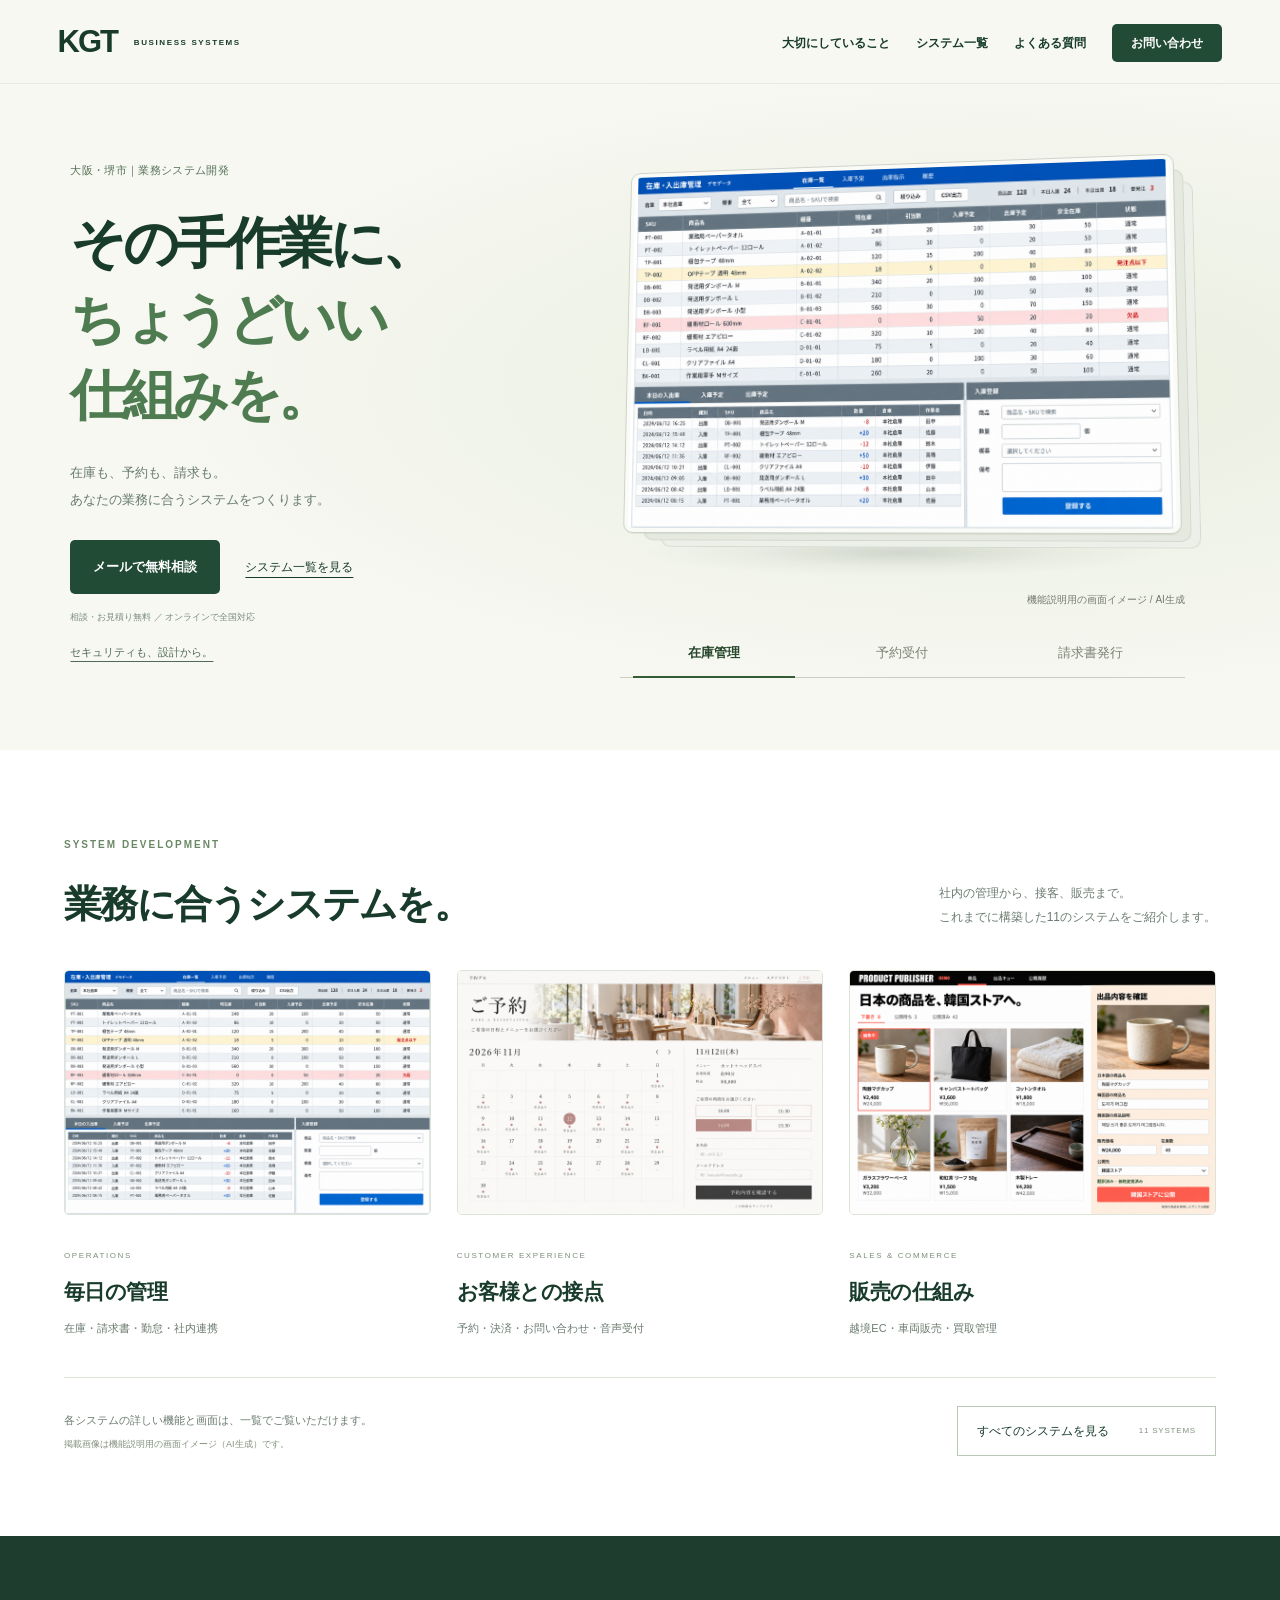
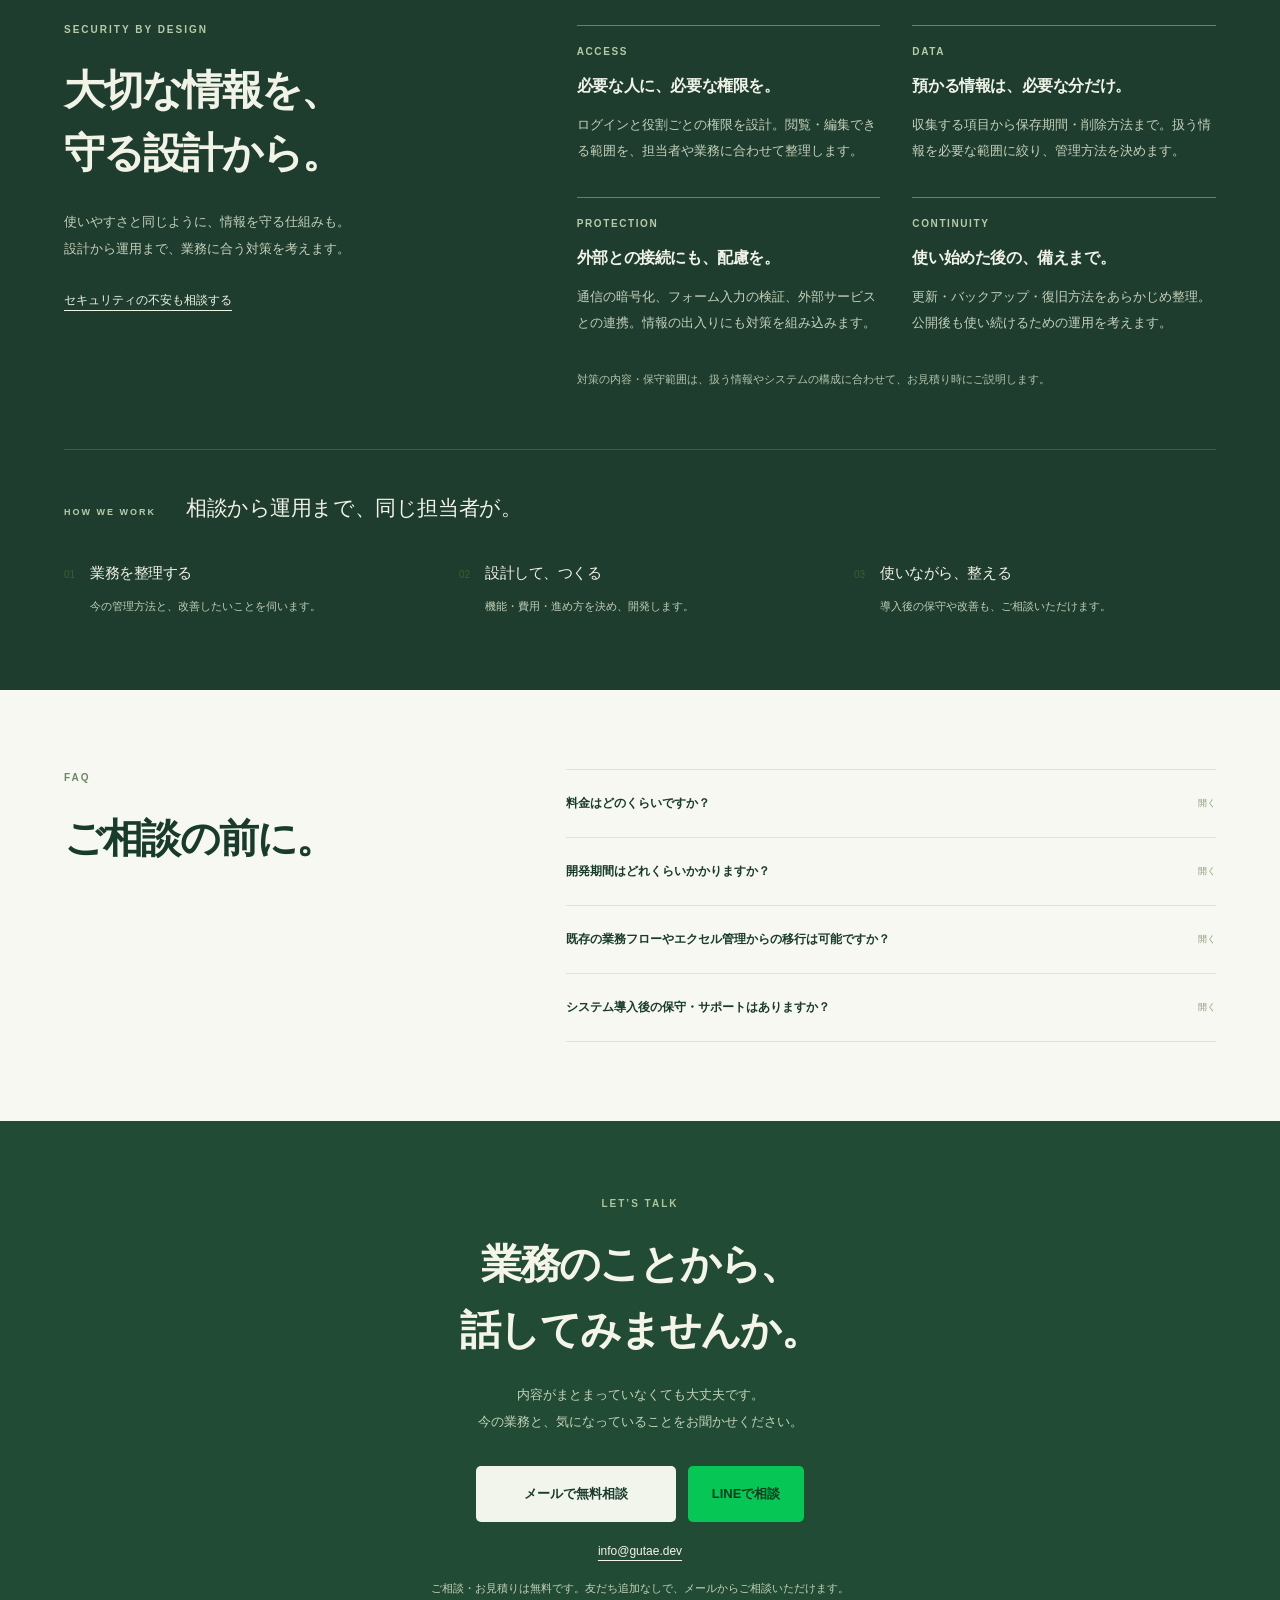
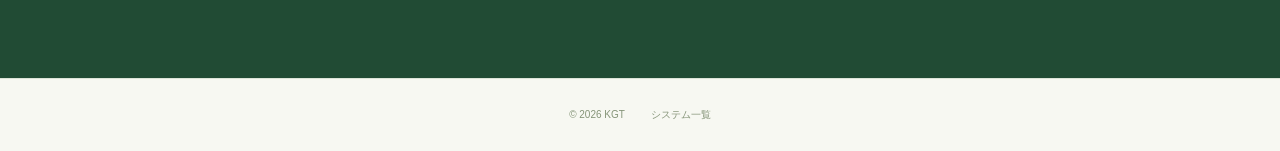
==== commit 26a12136: "no message" ====
--- a/index.html
+++ b/index.html
@@ -39,6 +39,7 @@
     "@id": "https://www.gutae.dev/#business",
     "name": "KGT - Webシステム制作",
     "url": "https://www.gutae.dev/",
+    "email": "info@gutae.dev",
     "logo": "https://www.gutae.dev/images/logo-512.png",
     "image": "https://www.gutae.dev/images/services/overview-v2.png",
     "description": "大阪府堺市を拠点に、中小企業の業務効率化・DX推進・業務改善を支援するWebシステム・業務システム開発。手作業の自動化からシステム開発・運用まで一人で対応。",
@@ -117,7 +118,7 @@
 </head>
 <body>
 <div id="progress"></div>
-<nav class="site-nav" aria-label="メインナビゲーション"><a class="logo" href="/" aria-label="KGT ホーム">KGT<span> BUSINESS SYSTEMS</span></a><div class="nav-right"><ul><li><a href="#about">大切にしていること</a></li><li><a href="/systems.html">システム一覧</a></li><li><a href="#faq">よくある質問</a></li><li><a href="https://lin.ee/QPi1J5m" target="_blank" rel="noopener">LINEで無料相談</a></li></ul></div></nav>
+<nav class="site-nav" aria-label="メインナビゲーション"><a class="logo" href="/" aria-label="KGT ホーム">KGT<span> BUSINESS SYSTEMS</span></a><div class="nav-right"><ul><li><a href="#about">大切にしていること</a></li><li><a href="/systems.html">システム一覧</a></li><li><a href="#faq">よくある質問</a></li><li><a href="#contact">お問い合わせ</a></li></ul></div></nav>
 <main>
 <section class="hero" id="home" aria-labelledby="heroTitle">
   <div class="hero-inner">
@@ -125,7 +126,7 @@
       <div class="hero-badge">大阪・堺市｜業務システム開発</div>
       <h1 id="heroTitle">その手作業に、<br><span>ちょうどいい<br class="hero-title-break">仕組みを。</span></h1>
       <p class="hero-description">在庫も、予約も、請求も。<br>あなたの業務に合うシステムをつくります。</p>
-      <div class="hero-actions"><a class="button line-button" href="https://lin.ee/QPi1J5m" target="_blank" rel="noopener">LINEで無料相談</a><a class="text-link" href="/systems.html">システム一覧を見る</a></div>
+      <div class="hero-actions"><a class="button button-email" href="mailto:info@gutae.dev?subject=%E6%A5%AD%E5%8B%99%E3%82%B7%E3%82%B9%E3%83%86%E3%83%A0%E3%81%AE%E7%84%A1%E6%96%99%E7%9B%B8%E8%AB%87%E3%83%BB%E3%81%8A%E8%A6%8B%E7%A9%8D%E3%82%8A">メールで無料相談</a><a class="text-link" href="/systems.html">システム一覧を見る</a></div>
       <div class="hero-assurance">相談・お見積り無料 ／ オンラインで全国対応</div>
       <a class="hero-security-link" href="#security">セキュリティも、設計から。</a>
     </div>
@@ -177,7 +178,7 @@
       <div class="section-tag">SECURITY BY DESIGN</div>
       <h2 id="securityTitle" class="section-title">大切な情報を、<br>守る設計から。</h2>
       <p class="section-desc">使いやすさと同じように、情報を守る仕組みも。<br>設計から運用まで、業務に合う対策を考えます。</p>
-      <a class="text-link" href="https://lin.ee/QPi1J5m" target="_blank" rel="noopener">セキュリティの不安も相談する</a>
+      <a class="text-link" href="mailto:info@gutae.dev?subject=%E3%82%BB%E3%82%AD%E3%83%A5%E3%83%AA%E3%83%86%E3%82%A3%E3%81%AB%E9%96%A2%E3%81%99%E3%82%8B%E3%81%94%E7%9B%B8%E8%AB%87">セキュリティの不安も相談する</a>
     </div>
     <div class="security-principles">
       <article class="security-principle" data-reveal="up">
@@ -234,11 +235,24 @@
   </div>
 </section>
 <section id="contact">
-  <div class="contact-wrap" data-reveal="up"><div class="section-tag">LET’S TALK</div><h2 class="contact-title">業務のことから、<br>話してみませんか。</h2><p class="contact-desc">今のやり方と、変えたいこと。<br>LINEで気軽にお聞かせください。</p><div class="contact-actions"><a class="contact-btn contact-btn-line" href="https://lin.ee/QPi1J5m" target="_blank" rel="noopener">LINEで無料相談</a></div></div>
+  <div class="contact-wrap" data-reveal="up">
+    <div class="section-tag">LET’S TALK</div>
+    <h2 class="contact-title">業務のことから、<br>話してみませんか。</h2>
+    <p class="contact-desc">内容がまとまっていなくても大丈夫です。<br>今の業務と、気になっていることをお聞かせください。</p>
+    <div class="contact-actions">
+      <a class="contact-btn contact-btn-email" href="mailto:info@gutae.dev?subject=%E6%A5%AD%E5%8B%99%E3%82%B7%E3%82%B9%E3%83%86%E3%83%A0%E3%81%AE%E7%84%A1%E6%96%99%E7%9B%B8%E8%AB%87%E3%83%BB%E3%81%8A%E8%A6%8B%E7%A9%8D%E3%82%8A">メールで無料相談</a>
+      <a class="contact-btn contact-btn-line" href="https://lin.ee/QPi1J5m" target="_blank" rel="noopener">LINEで相談</a>
+    </div>
+    <p class="contact-address"><a href="mailto:info@gutae.dev?subject=%E6%A5%AD%E5%8B%99%E3%82%B7%E3%82%B9%E3%83%86%E3%83%A0%E3%81%AE%E7%84%A1%E6%96%99%E7%9B%B8%E8%AB%87%E3%83%BB%E3%81%8A%E8%A6%8B%E7%A9%8D%E3%82%8A">info@gutae.dev</a></p>
+    <p class="contact-note">ご相談・お見積りは無料です。友だち追加なしで、メールからご相談いただけます。</p>
+  </div>
 </section>
 </main>
 <footer><p>© 2026 KGT</p><a href="/systems.html">システム一覧</a></footer>
-<aside class="mobile-line-cta" aria-label="LINE相談"><a href="https://lin.ee/QPi1J5m" target="_blank" rel="noopener"><span>LINEで無料相談</span></a></aside>
+<aside class="mobile-contact-cta" aria-label="お問い合わせ">
+  <a class="mobile-contact-email" href="mailto:info@gutae.dev?subject=%E6%A5%AD%E5%8B%99%E3%82%B7%E3%82%B9%E3%83%86%E3%83%A0%E3%81%AE%E7%84%A1%E6%96%99%E7%9B%B8%E8%AB%87%E3%83%BB%E3%81%8A%E8%A6%8B%E7%A9%8D%E3%82%8A">メールで相談</a>
+  <a class="mobile-contact-line" href="https://lin.ee/QPi1J5m" target="_blank" rel="noopener">LINEで相談</a>
+</aside>
 <script>
 document.querySelectorAll('.faq-item').forEach(item => {
   const button = item.querySelector('.faq-q');
--- a/mobile-contact.css
+++ b/mobile-contact.css
@@ -1,11 +1,136 @@
-/* A persistent contact action for narrow screens. */
-.mobile-line-cta {
+/* Email is the main inquiry route; LINE remains an optional contact method. */
+.button.button-email {
+  background: #214b34;
+  color: #fff;
+}
+
+.button.button-email:hover {
+  background: #173c28;
+  box-shadow: 0 8px 24px #183b2b18;
+}
+
+.site-nav ul li:last-child a {
+  background: #214b34;
+  color: #fff;
+}
+
+.site-nav ul li:last-child a:hover {
+  background: #173c28;
+}
+
+.contact-actions,
+.cta-actions {
+  display: flex;
+  flex-wrap: wrap;
+  align-items: center;
+  justify-content: center;
+  gap: 12px;
+}
+
+.contact-btn.contact-btn-email,
+.catalog-contact .button.button-email {
+  background: #f2f5eb;
+  color: #183b2b;
+  min-width: 200px;
+}
+
+.contact-btn.contact-btn-email:hover,
+.catalog-contact .button.button-email:hover {
+  background: #fff;
+}
+
+.contact-btn.contact-btn-line,
+.button.button-line {
+  background: #06c755;
+  color: #063b1d;
+  padding-inline: 24px;
+  font-weight: 650;
+}
+
+.contact-btn.contact-btn-line:hover,
+.button.button-line:hover {
+  background: #05b24c;
+}
+
+.button.button-email,
+.button.button-line,
+.contact-btn {
+  min-height: 48px;
+}
+
+.button.button-email:focus-visible,
+.button.button-line:focus-visible,
+.contact-btn:focus-visible {
+  outline: 2px solid #b47c48;
+  outline-offset: 4px;
+}
+
+.contact-address {
+  margin-top: 18px;
+  font-size: 12px;
+  overflow-wrap: anywhere;
+}
+
+.contact-address a {
+  text-decoration-thickness: 1px;
+  text-underline-offset: 5px;
+}
+
+.contact-note {
+  margin-top: 16px;
+  font-size: 11px;
+  line-height: 1.9;
+  color: #c4d3b8;
+}
+
+.catalog-contact-methods {
+  flex-shrink: 0;
+  max-width: 100%;
+}
+
+.catalog-contact-methods .contact-actions {
+  margin-top: 0;
+}
+
+.catalog-contact .catalog-contact-methods .button {
+  margin-top: 0;
+  width: auto;
+}
+
+.catalog-contact-methods .contact-address {
+  text-align: center;
+}
+
+.cta .cta-note {
+  margin: -10px 0 22px;
+  font-size: 12px;
+}
+
+.cta-actions .button-email {
+  min-width: 200px;
+}
+
+.mobile-contact-cta {
   display: none;
+}
+
+@media (max-width: 1000px) {
+  .catalog-contact .catalog-contact-inner {
+    flex-wrap: wrap;
+  }
+
+  .catalog-contact-methods .contact-actions {
+    justify-content: flex-start;
+  }
+
+  .catalog-contact-methods .contact-address {
+    text-align: left;
+  }
 }
 
 @media (max-width: 767px) {
   :root {
-    --mobile-contact-space: calc(74px + env(safe-area-inset-bottom, 0px));
+    --mobile-contact-space: calc(73px + env(safe-area-inset-bottom, 0px));
   }
 
   html {
@@ -16,14 +141,16 @@
     padding-bottom: var(--mobile-contact-space);
   }
 
-  .mobile-line-cta {
+  .mobile-contact-cta {
     position: fixed;
     inset: auto 0 0;
     z-index: 60;
-    display: block;
-    padding: 10px max(18px, env(safe-area-inset-right, 0px))
+    display: grid;
+    grid-template-columns: 1.35fr 1fr;
+    gap: 10px;
+    padding: 10px max(16px, env(safe-area-inset-right, 0px))
       calc(10px + env(safe-area-inset-bottom, 0px))
-      max(18px, env(safe-area-inset-left, 0px));
+      max(16px, env(safe-area-inset-left, 0px));
     background: rgba(247, 248, 242, .96);
     border-top: 1px solid #dce4d8;
     box-shadow: 0 -5px 20px #183b2b08;
@@ -31,15 +158,14 @@
     backdrop-filter: blur(12px);
   }
 
-  .mobile-line-cta a {
+  .mobile-contact-cta a {
     display: flex;
     align-items: center;
     justify-content: center;
+    min-width: 0;
     min-height: 52px;
-    padding: 12px 20px;
+    padding: 12px 10px;
     border-radius: 7px;
-    background: #06c755;
-    color: #063b1d;
     font-family: inherit;
     font-size: 14px;
     font-weight: 750;
@@ -48,13 +174,37 @@
     -webkit-tap-highlight-color: transparent;
   }
 
-  .mobile-line-cta a:hover,
-  .mobile-line-cta a:active {
+  .mobile-contact-email {
+    background: #214b34;
+    color: #fff;
+  }
+
+  .mobile-contact-email:hover,
+  .mobile-contact-email:active {
+    background: #173c28;
+  }
+
+  .mobile-contact-line {
+    background: #06c755;
+    color: #063b1d;
+  }
+
+  .mobile-contact-line:hover,
+  .mobile-contact-line:active {
     background: #05b24c;
   }
 
-  .mobile-line-cta a:focus-visible {
+  .mobile-contact-cta a:focus-visible {
     outline: 3px solid #183b2b;
     outline-offset: 3px;
   }
-}
+
+  .catalog-contact-methods {
+    margin-top: 24px;
+  }
+
+  .contact-btn.contact-btn-email {
+    min-width: 0;
+    padding-inline: 24px;
+  }
+}
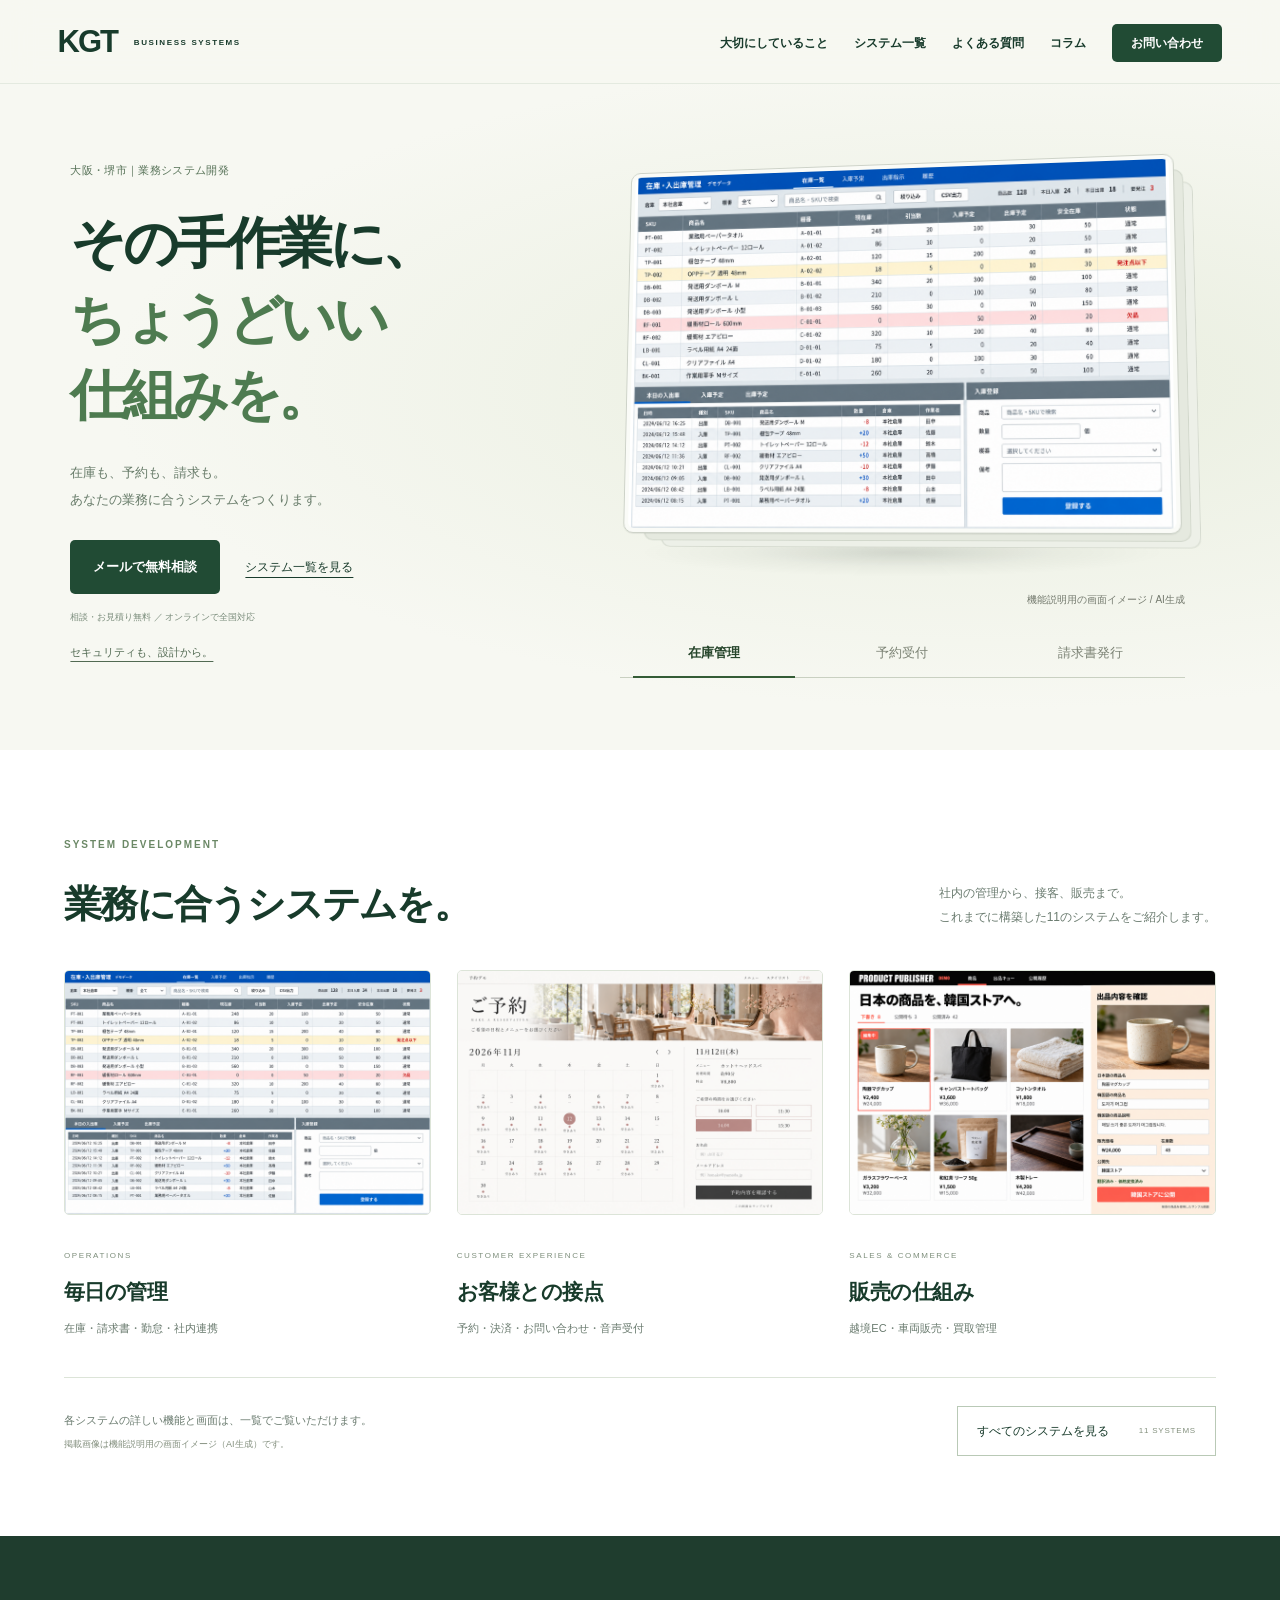
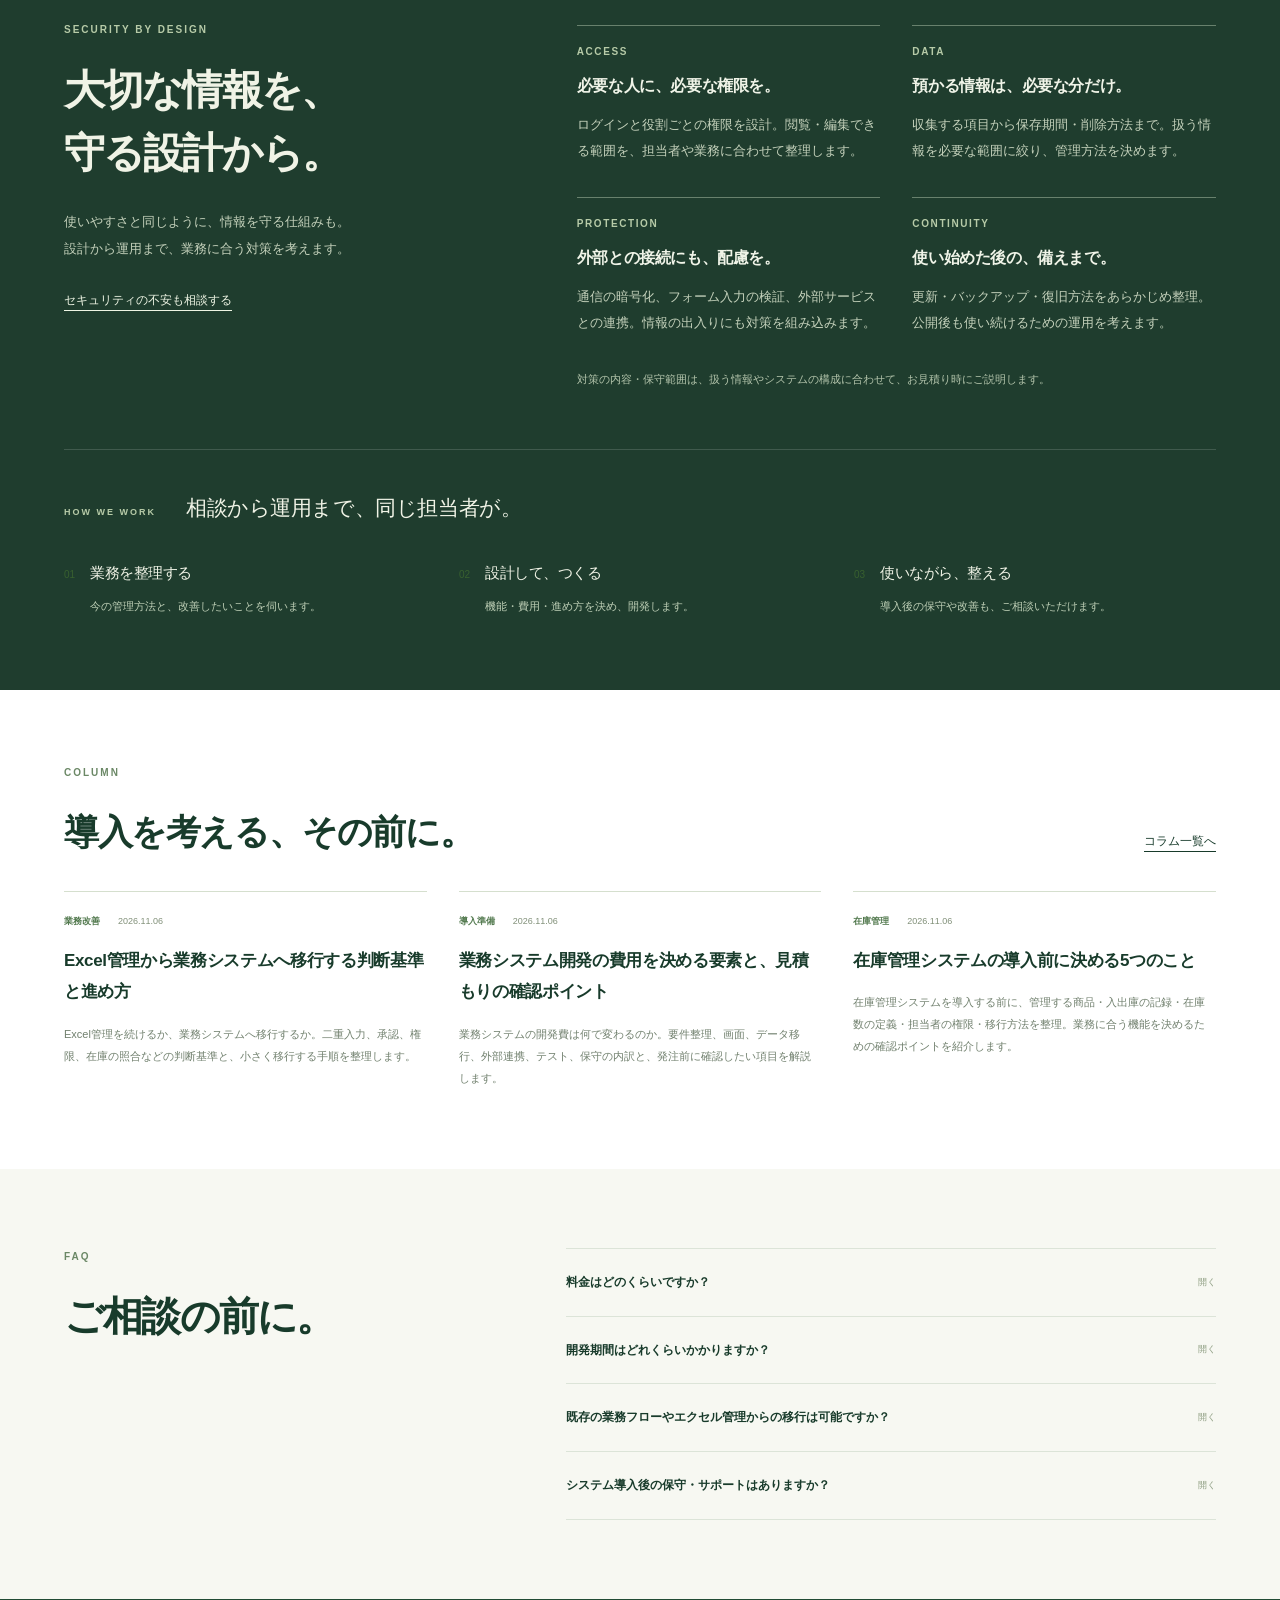
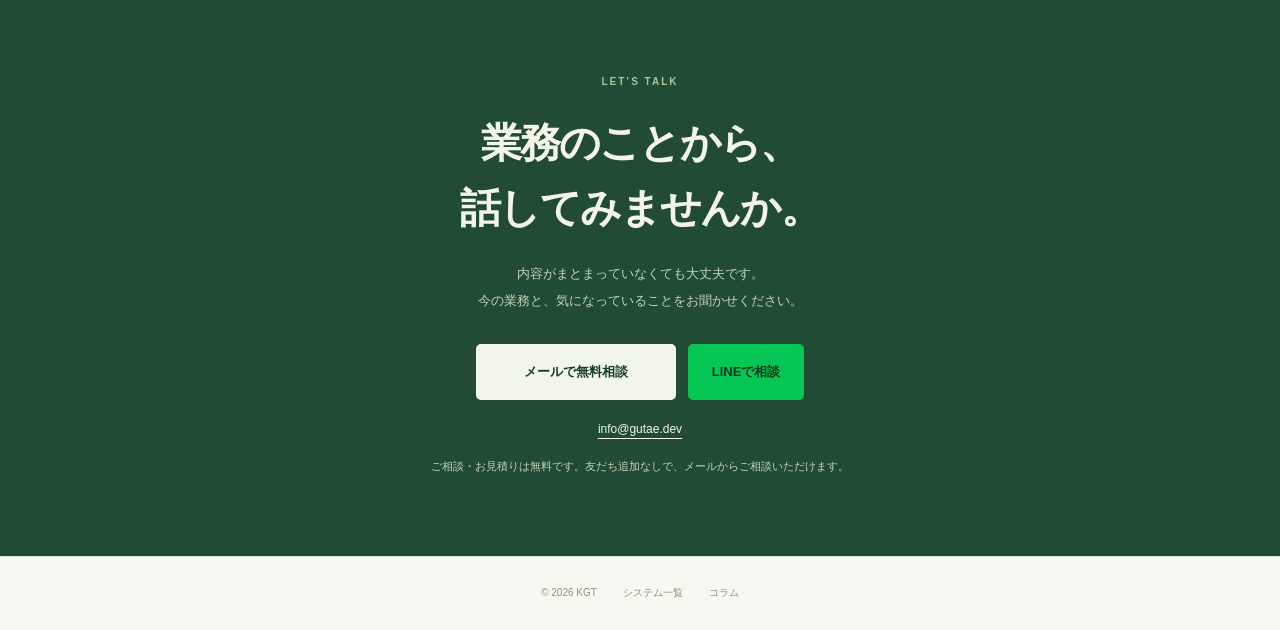
==== commit ded6d840: "컬럼추가" ====
--- a/index.html
+++ b/index.html
@@ -118,7 +118,7 @@
 </head>
 <body>
 <div id="progress"></div>
-<nav class="site-nav" aria-label="メインナビゲーション"><a class="logo" href="/" aria-label="KGT ホーム">KGT<span> BUSINESS SYSTEMS</span></a><div class="nav-right"><ul><li><a href="#about">大切にしていること</a></li><li><a href="/systems.html">システム一覧</a></li><li><a href="#faq">よくある質問</a></li><li><a href="#contact">お問い合わせ</a></li></ul></div></nav>
+<nav class="site-nav" aria-label="メインナビゲーション"><a class="logo" href="/" aria-label="KGT ホーム">KGT<span> BUSINESS SYSTEMS</span></a><div class="nav-right"><ul><li><a href="#about">大切にしていること</a></li><li><a href="/systems.html">システム一覧</a></li><li><a href="#faq">よくある質問</a></li><li><a href="/column.html">コラム</a></li><li><a href="#contact">お問い合わせ</a></li></ul></div></nav>
 <main>
 <section class="hero" id="home" aria-labelledby="heroTitle">
   <div class="hero-inner">
@@ -213,6 +213,16 @@
     </div>
   </div>
 </section>
+<section class="home-columns" id="columns" aria-labelledby="homeColumnsTitle">
+  <div class="home-columns-inner">
+    <div class="home-columns-heading" data-reveal="up"><div><div class="section-tag">COLUMN</div><h2 id="homeColumnsTitle">導入を考える、その前に。</h2></div><a class="text-link" href="/column.html">コラム一覧へ</a></div>
+    <div class="home-columns-grid">
+    <article class="home-column" data-reveal="up"><p class="home-column-meta"><span>業務改善</span><time datetime="2026-11-06">2026.11.06</time></p><h3><a href="/column/excel-to-system.html">Excel管理から業務システムへ移行する判断基準と進め方</a></h3><p class="home-column-desc">Excel管理を続けるか、業務システムへ移行するか。二重入力、承認、権限、在庫の照合などの判断基準と、小さく移行する手順を整理します。</p></article>
+    <article class="home-column" data-reveal="up"><p class="home-column-meta"><span>導入準備</span><time datetime="2026-11-06">2026.11.06</time></p><h3><a href="/column/system-development-cost.html">業務システム開発の費用を決める要素と、見積もりの確認ポイント</a></h3><p class="home-column-desc">業務システムの開発費は何で変わるのか。要件整理、画面、データ移行、外部連携、テスト、保守の内訳と、発注前に確認したい項目を解説します。</p></article>
+    <article class="home-column" data-reveal="up"><p class="home-column-meta"><span>在庫管理</span><time datetime="2026-11-06">2026.11.06</time></p><h3><a href="/column/inventory-system-requirements.html">在庫管理システムの導入前に決める5つのこと</a></h3><p class="home-column-desc">在庫管理システムを導入する前に、管理する商品・入出庫の記録・在庫数の定義・担当者の権限・移行方法を整理。業務に合う機能を決めるための確認ポイントを紹介します。</p></article>
+    </div>
+  </div>
+</section>
 <section id="faq" aria-labelledby="faqTitle">
   <div class="section-header" data-reveal="up"><div class="section-tag">FAQ</div><h2 id="faqTitle" class="section-title">ご相談の前に。</h2></div>
   <div class="faq-list" data-reveal="up">
@@ -248,7 +258,7 @@
   </div>
 </section>
 </main>
-<footer><p>© 2026 KGT</p><a href="/systems.html">システム一覧</a></footer>
+<footer><p>© 2026 KGT</p><a href="/systems.html">システム一覧</a><a href="/column.html">コラム</a></footer>
 <aside class="mobile-contact-cta" aria-label="お問い合わせ">
   <a class="mobile-contact-email" href="mailto:info@gutae.dev?subject=%E6%A5%AD%E5%8B%99%E3%82%B7%E3%82%B9%E3%83%86%E3%83%A0%E3%81%AE%E7%84%A1%E6%96%99%E7%9B%B8%E8%AB%87%E3%83%BB%E3%81%8A%E8%A6%8B%E7%A9%8D%E3%82%8A">メールで相談</a>
   <a class="mobile-contact-line" href="https://lin.ee/QPi1J5m" target="_blank" rel="noopener">LINEで相談</a>
--- a/home.css
+++ b/home.css
@@ -47,6 +47,19 @@
 .contact-title { font-size: clamp(30px, 3.2vw, 43px); line-height: 1.6; }
 footer { display: flex; justify-content: center; gap: 26px; align-items: center; }
 footer a { text-decoration: none; font-size: 10px; }
+.home-columns { max-width: none; padding: 74px 0 80px; background: #fff; }
+.home-columns-inner { max-width: 1240px; padding-inline: 44px; margin-inline: auto; }
+.home-columns-heading { display: flex; justify-content: space-between; align-items: end; gap: 25px; margin-bottom: 30px; }
+.home-columns-heading h2 { font-size: clamp(25px, 2.8vw, 35px); font-weight: 600; letter-spacing: -.04em; line-height: 1.7; }
+.home-columns-heading .text-link { flex-shrink: 0; margin-bottom: 9px; }
+.home-columns-grid { display: grid; grid-template-columns: repeat(3, minmax(0, 1fr)); gap: 32px; }
+.home-column { border-top: 1px solid #d5dfce; padding-top: 21px; }
+.home-column-meta { display: flex; flex-wrap: wrap; gap: 8px 18px; font-size: 9px; color: #819079; margin-bottom: 15px; }
+.home-column-meta span { color: #52794e; font-weight: 600; }
+.home-column h3 { font-size: 17px; font-weight: 600; letter-spacing: -.02em; line-height: 1.85; }
+.home-column h3 a { text-decoration: none; }
+.home-column h3 a:hover { text-decoration: underline; text-underline-offset: 5px; }
+.home-column-desc { margin-top: 15px; font-size: 11px; line-height: 2; color: #71806e; }
 @media (max-width: 1100px) {
   .hero-inner { gap: 35px; padding: 57px 4.5% 65px; grid-template-columns: .9fr 1.15fr; }
   .hero h1 { font-size: 45px; }
@@ -109,6 +122,17 @@
   #faq { padding: 55px 24px; gap: 23px; }
   #contact { padding: 55px 24px 61px; }
   .contact-title { font-size: 29px; }
+  .home-columns { padding: 52px 0 55px; }
+  .home-columns-inner { padding-inline: 24px; }
+  .home-columns-heading { display: block; margin-bottom: 25px; }
+  .home-columns-heading h2 { font-size: 25px; }
+  .home-columns-heading .text-link { display: inline-flex; min-height: 44px; align-items: center; margin: 10px 0 0; font-size: 11px; }
+  .home-columns-grid { grid-template-columns: 1fr; gap: 27px; }
+  .home-column { padding-top: 18px; }
+  .home-column-meta { margin-bottom: 12px; }
+  .home-column h3 { font-size: 17px; }
+  .home-column-desc { margin-top: 11px; }
+  footer { flex-wrap: wrap; gap: 18px; }
 }
 @media (prefers-reduced-motion: reduce) {
   .system-overview img { transition: none; }
